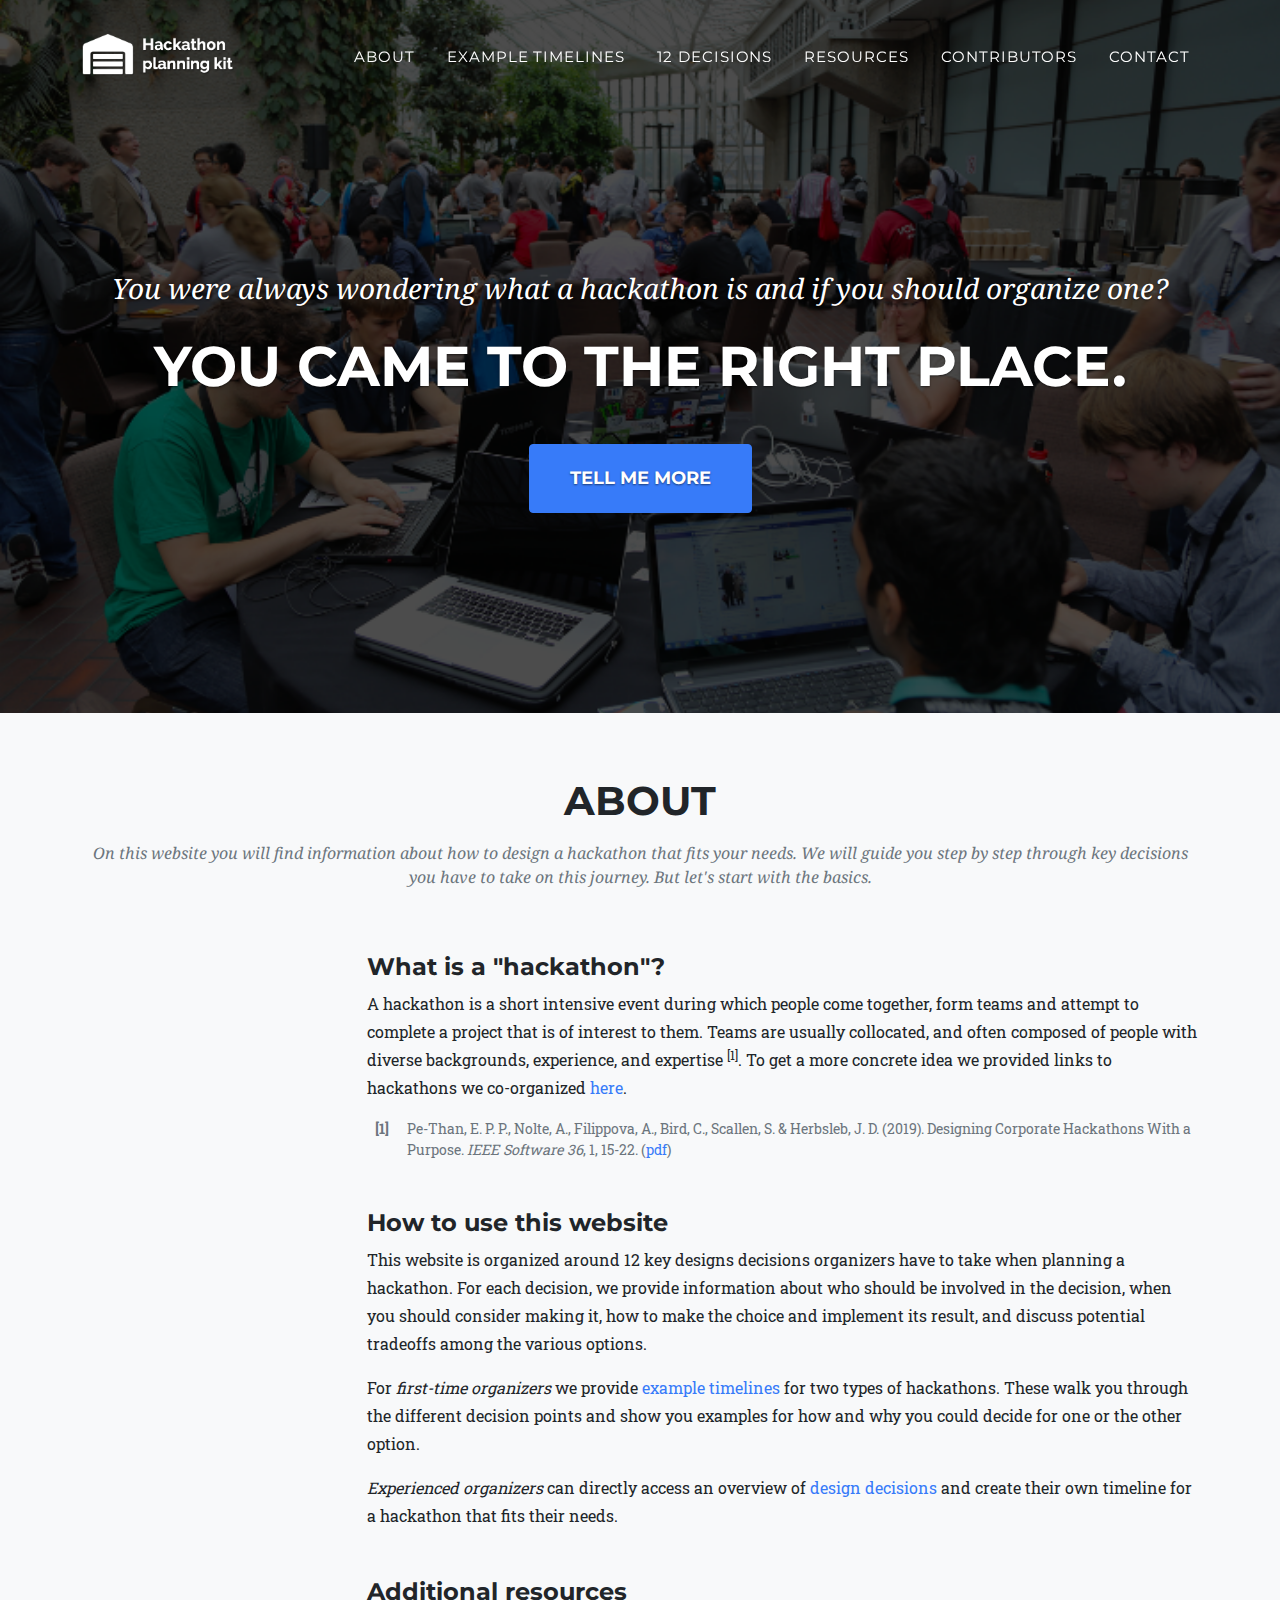
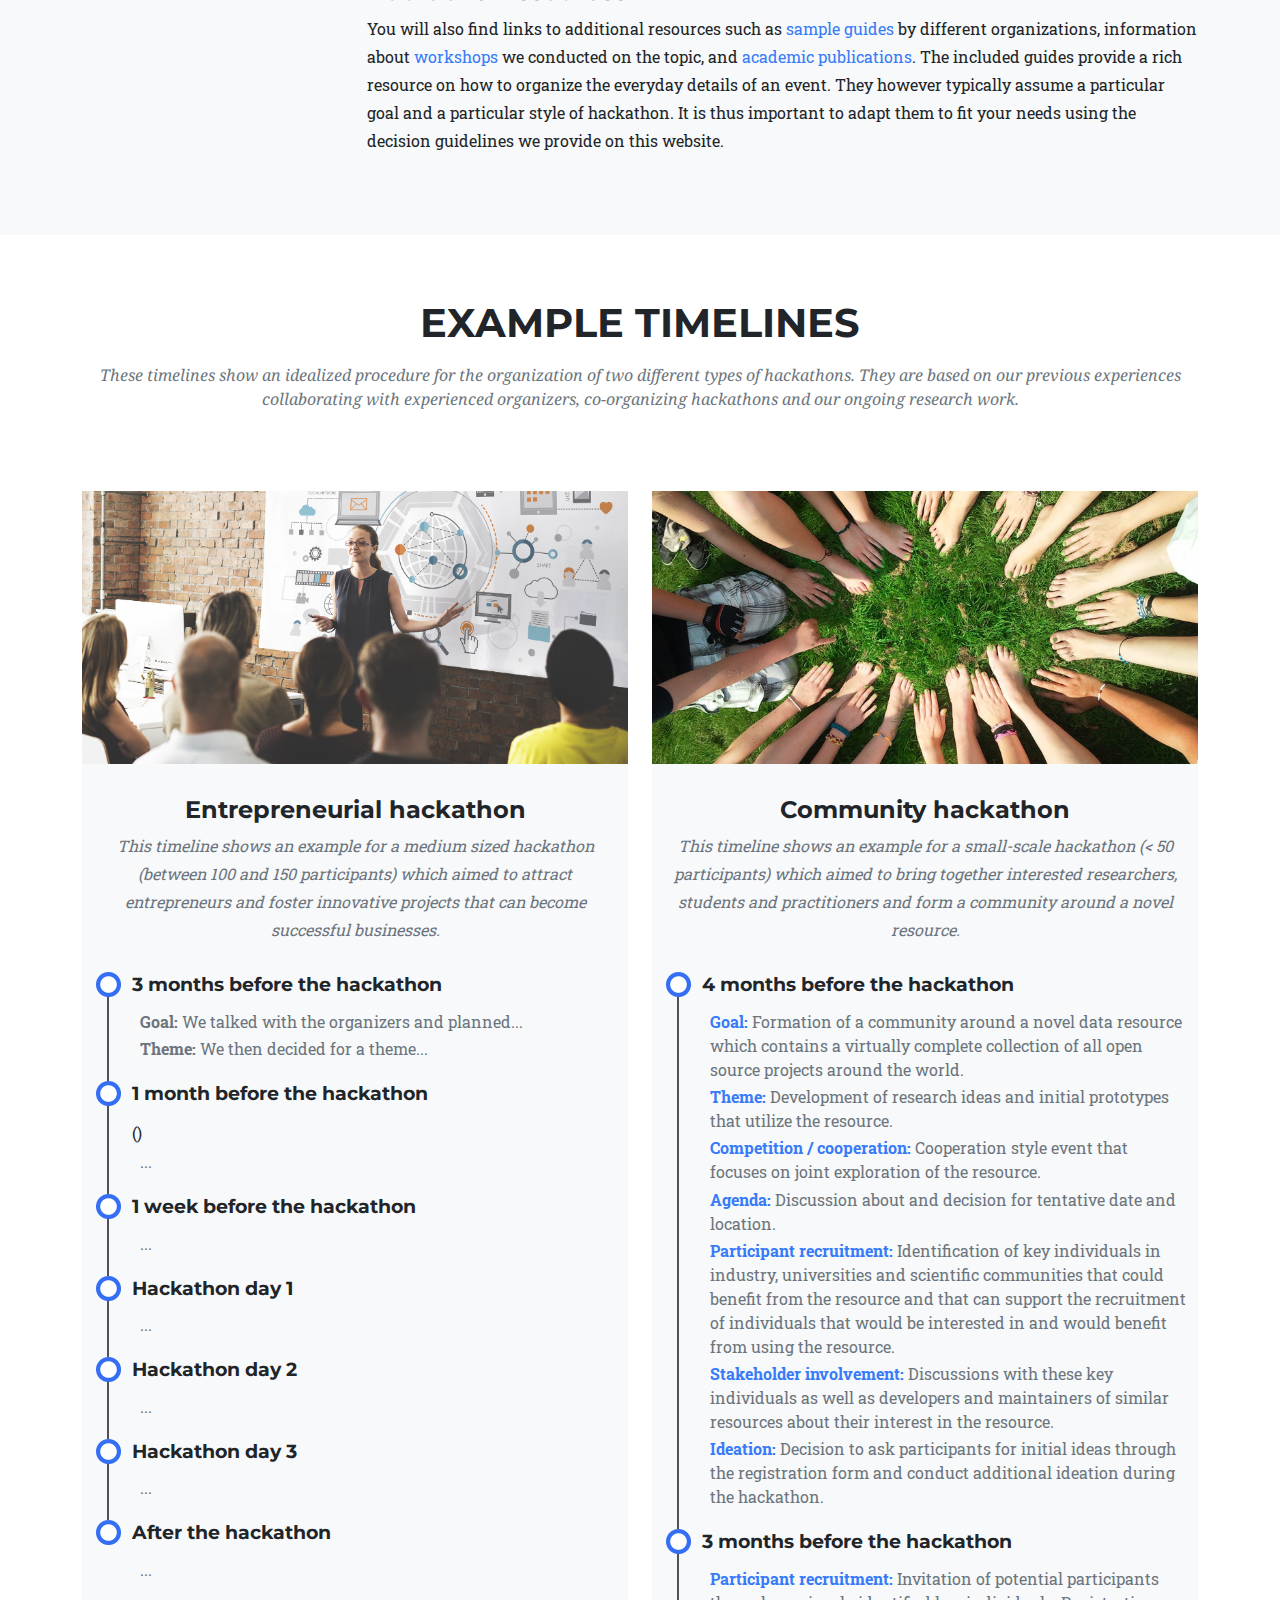
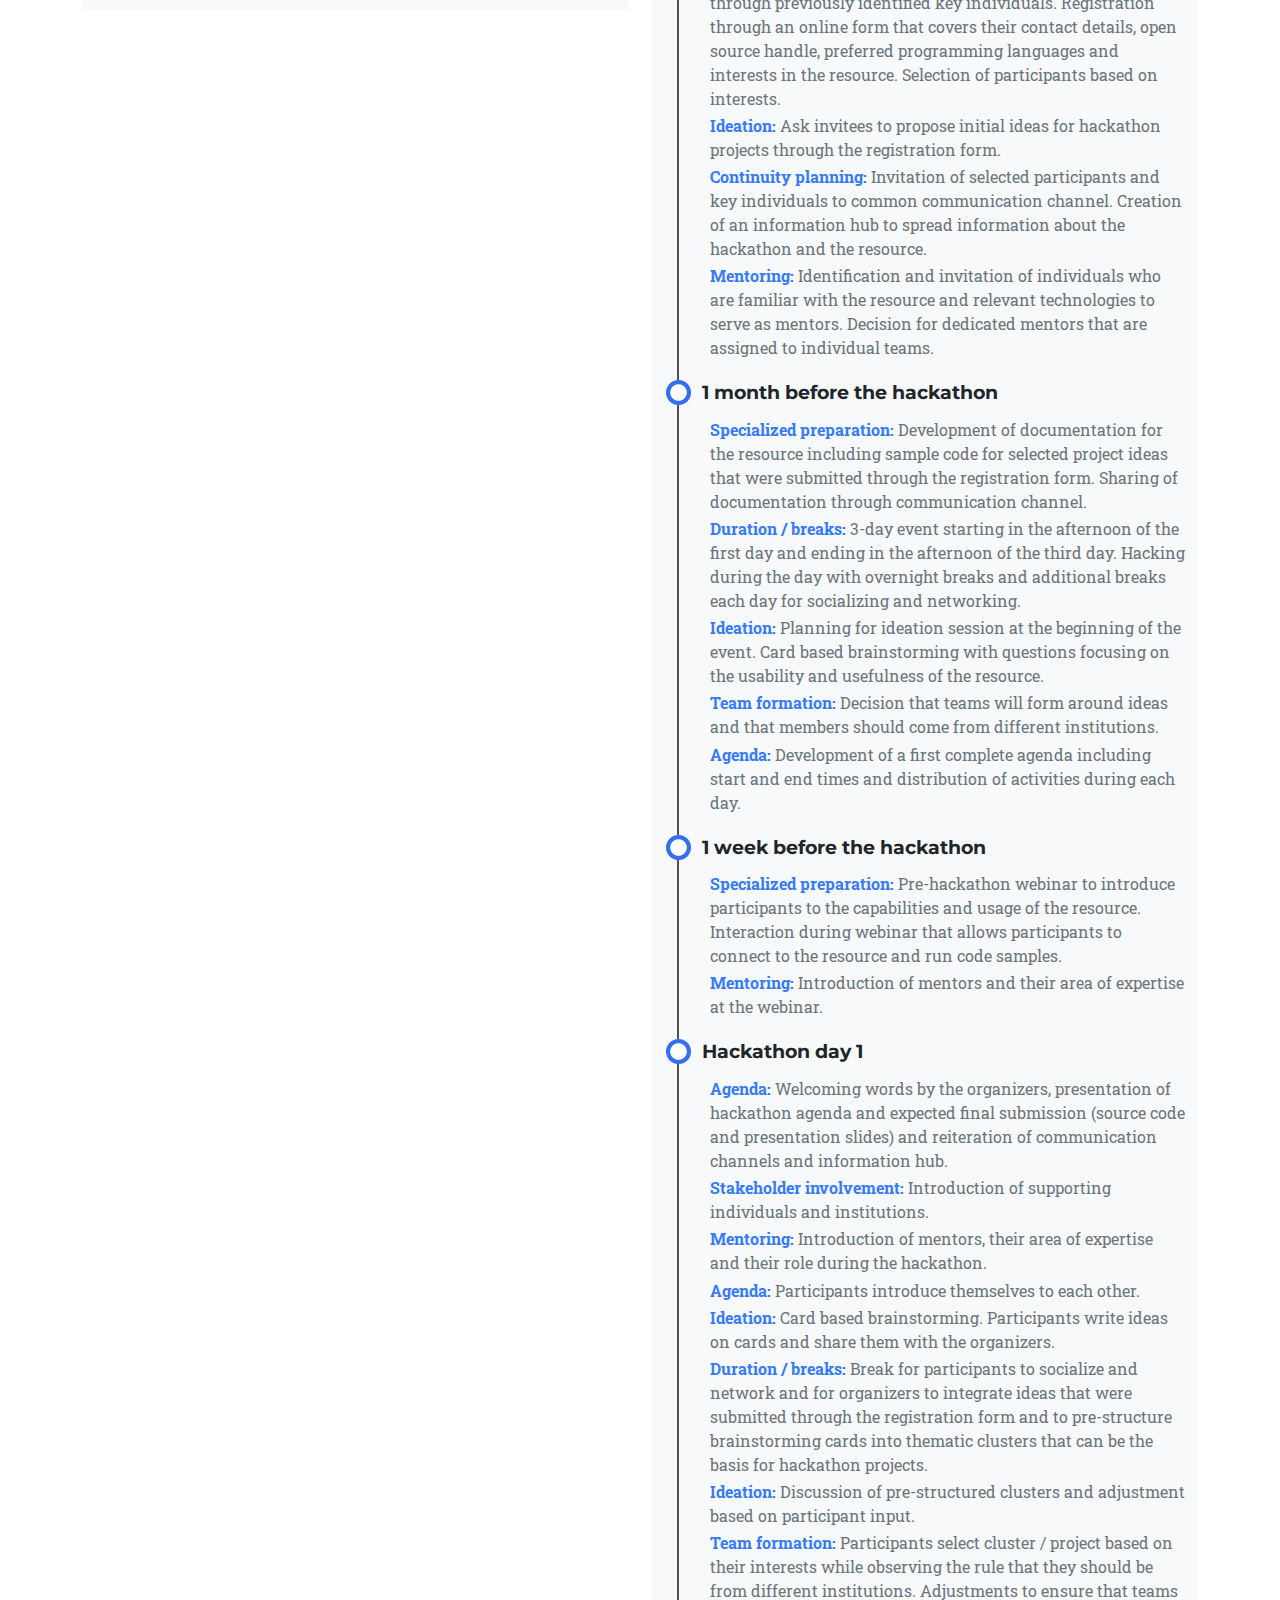
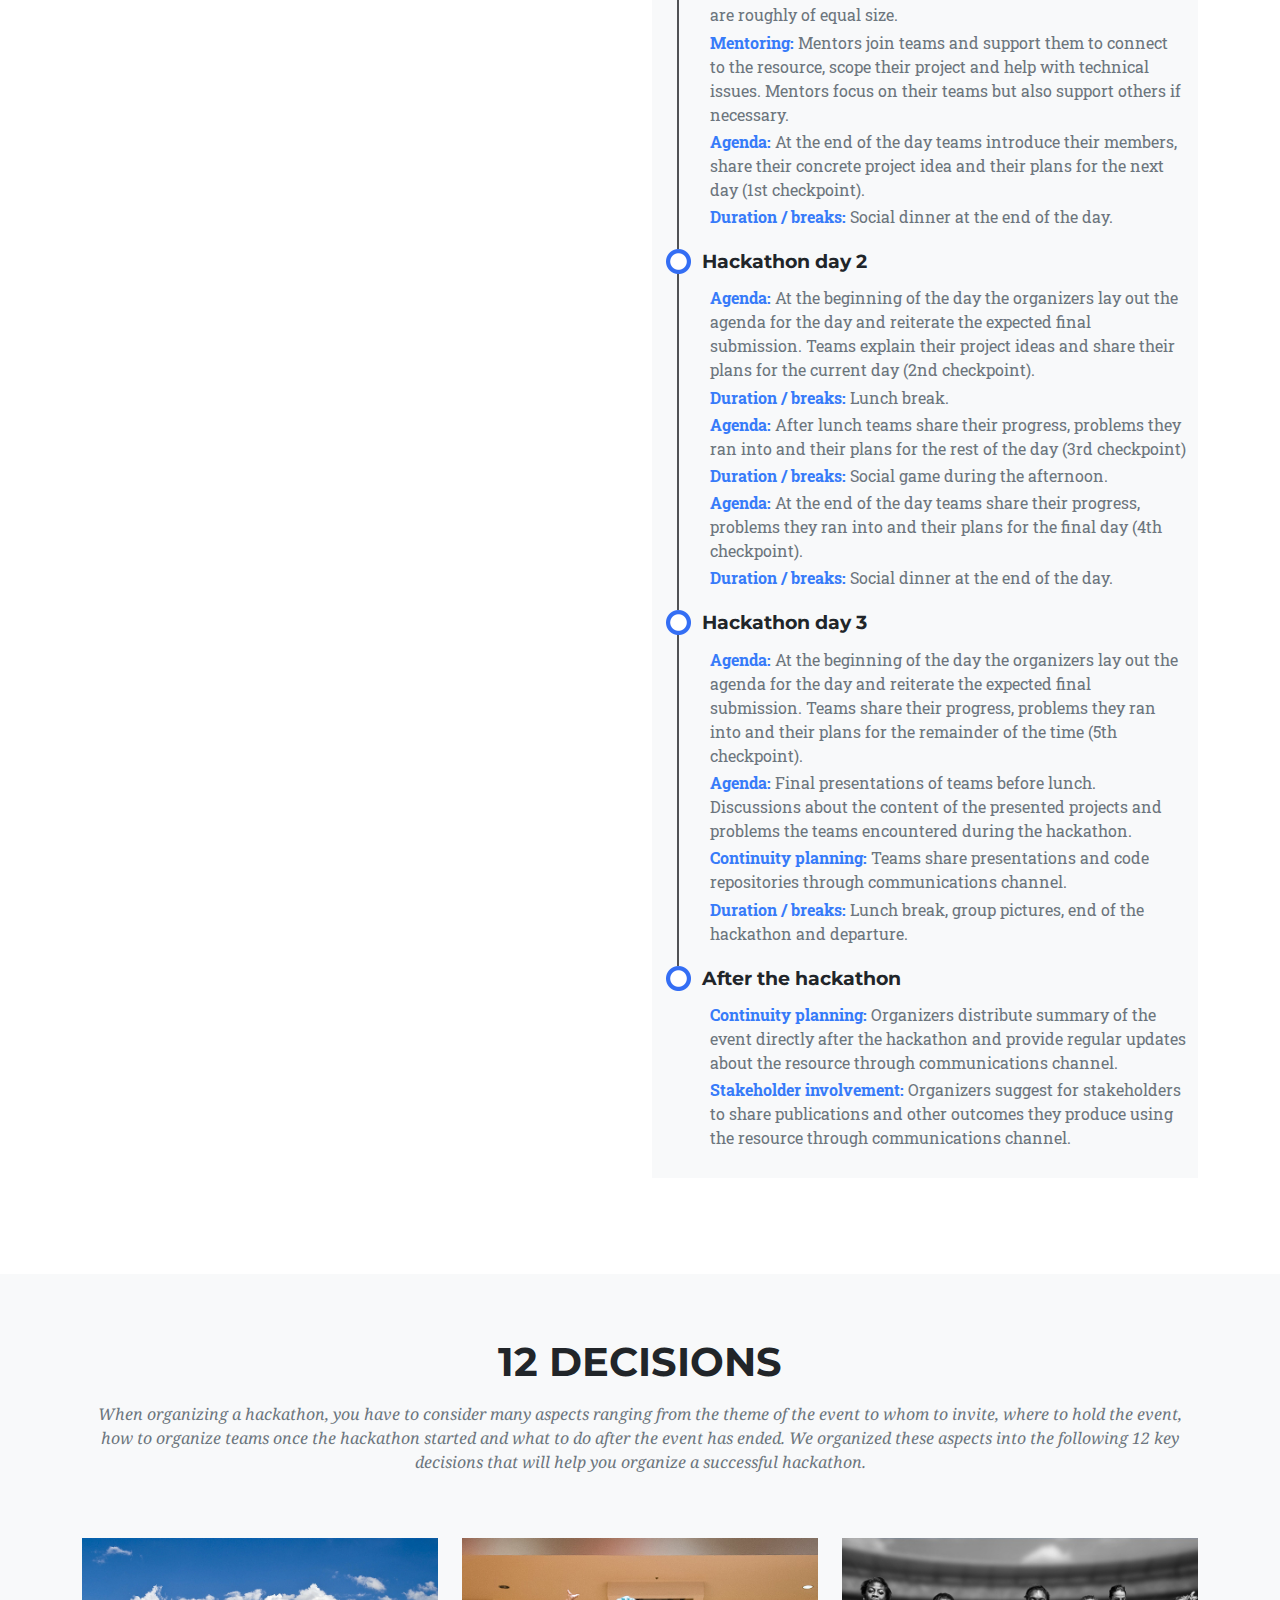
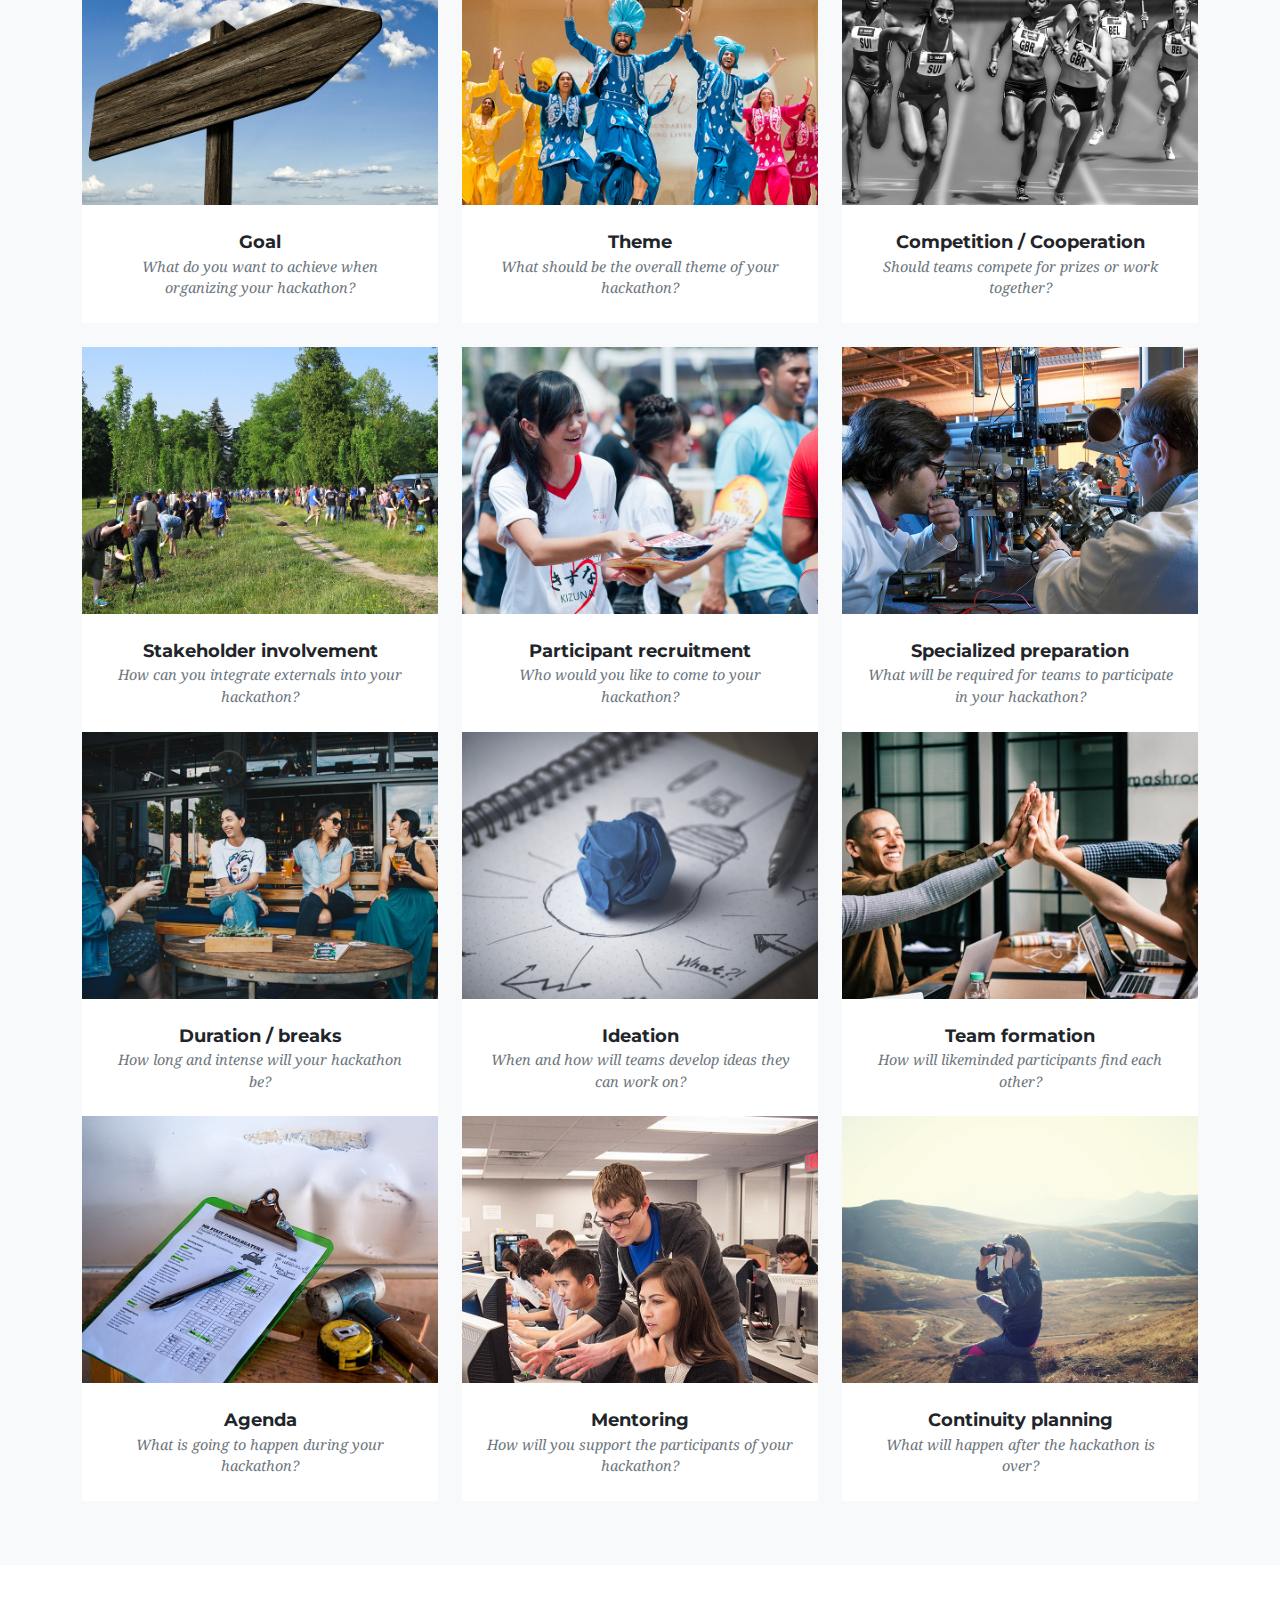
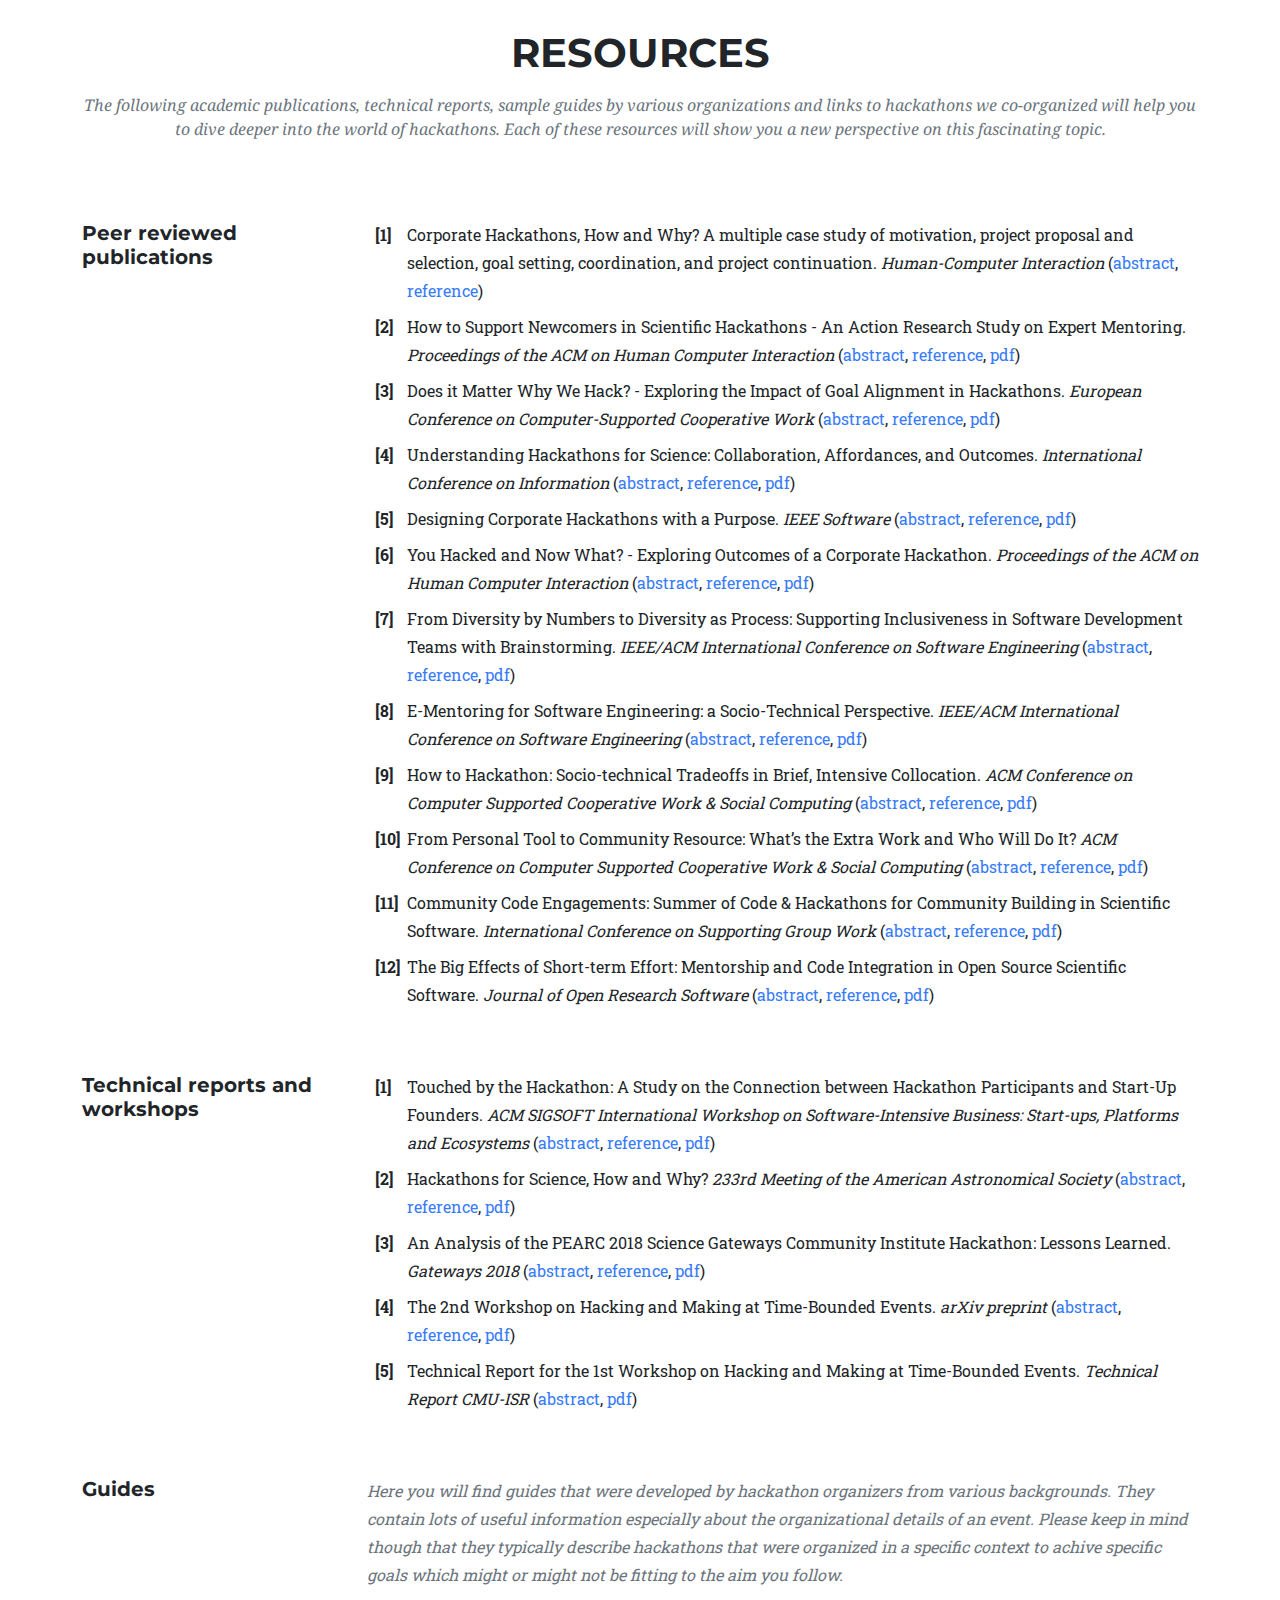
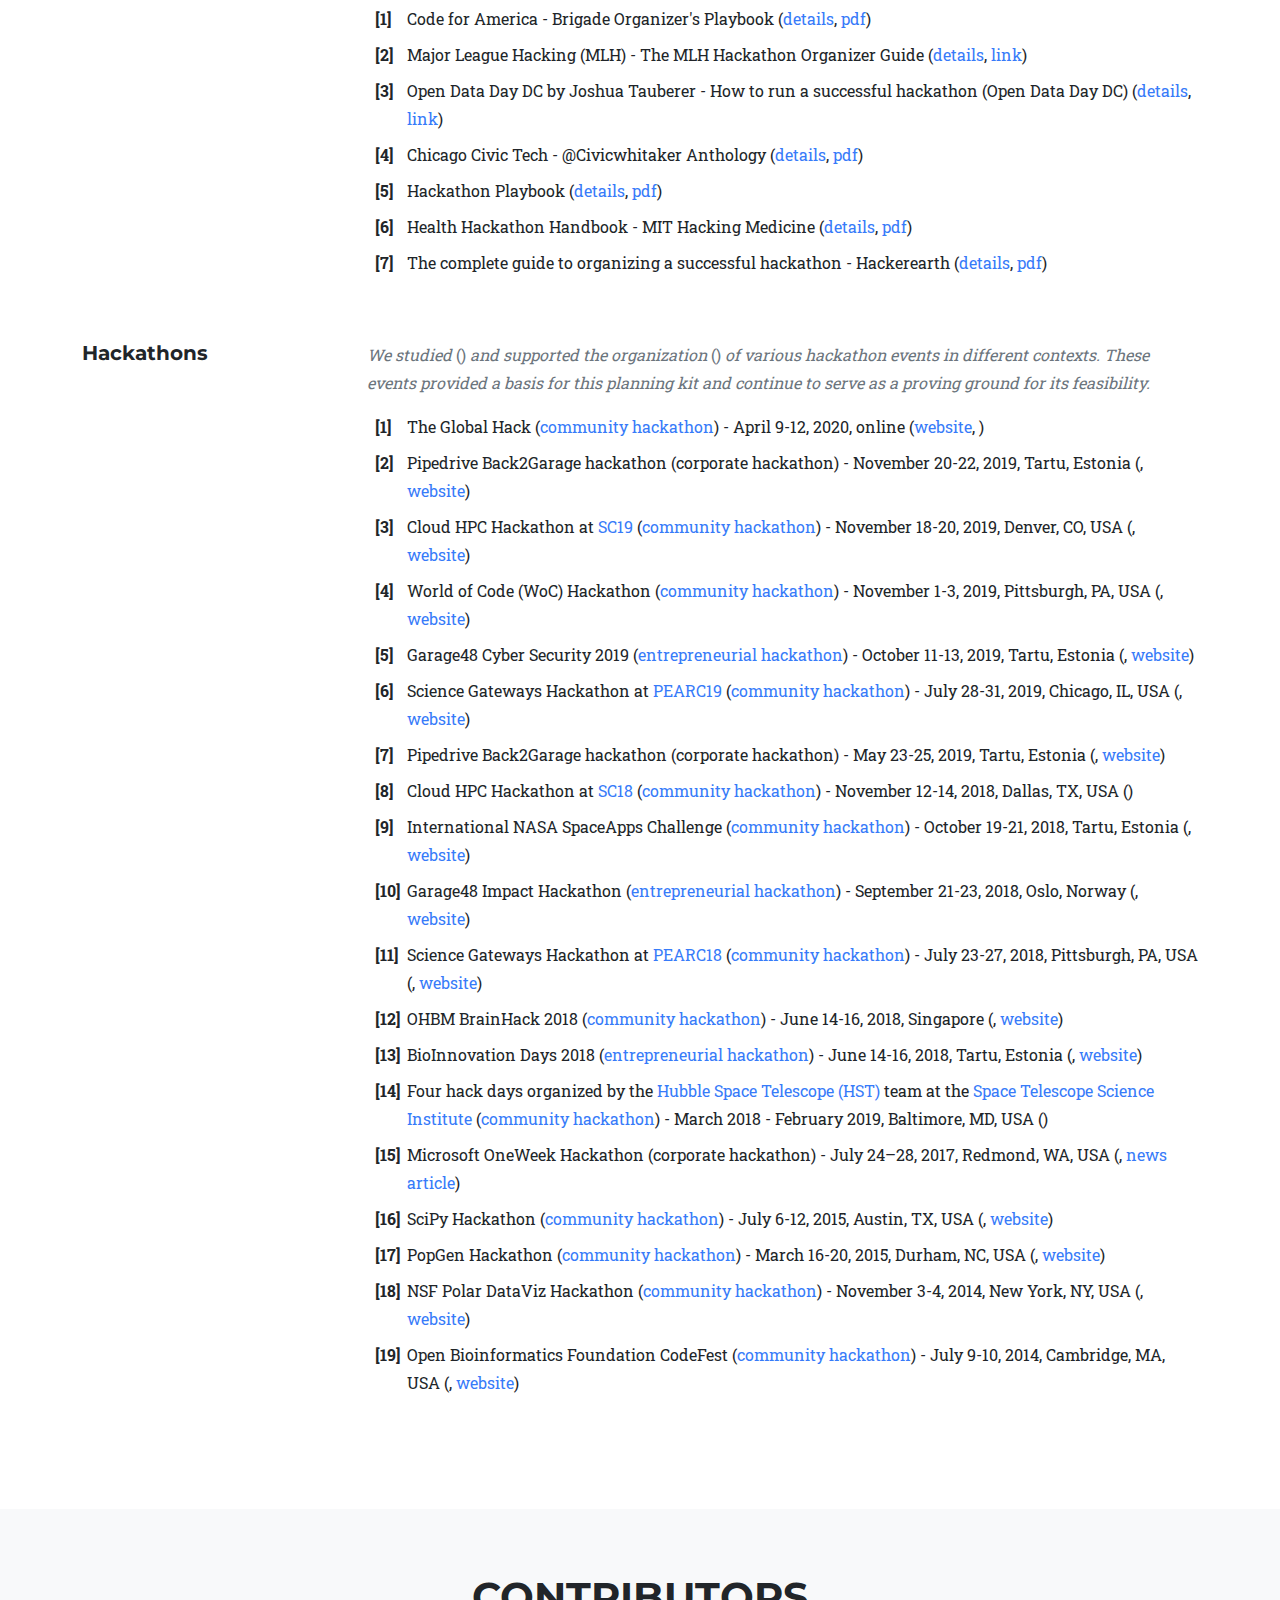
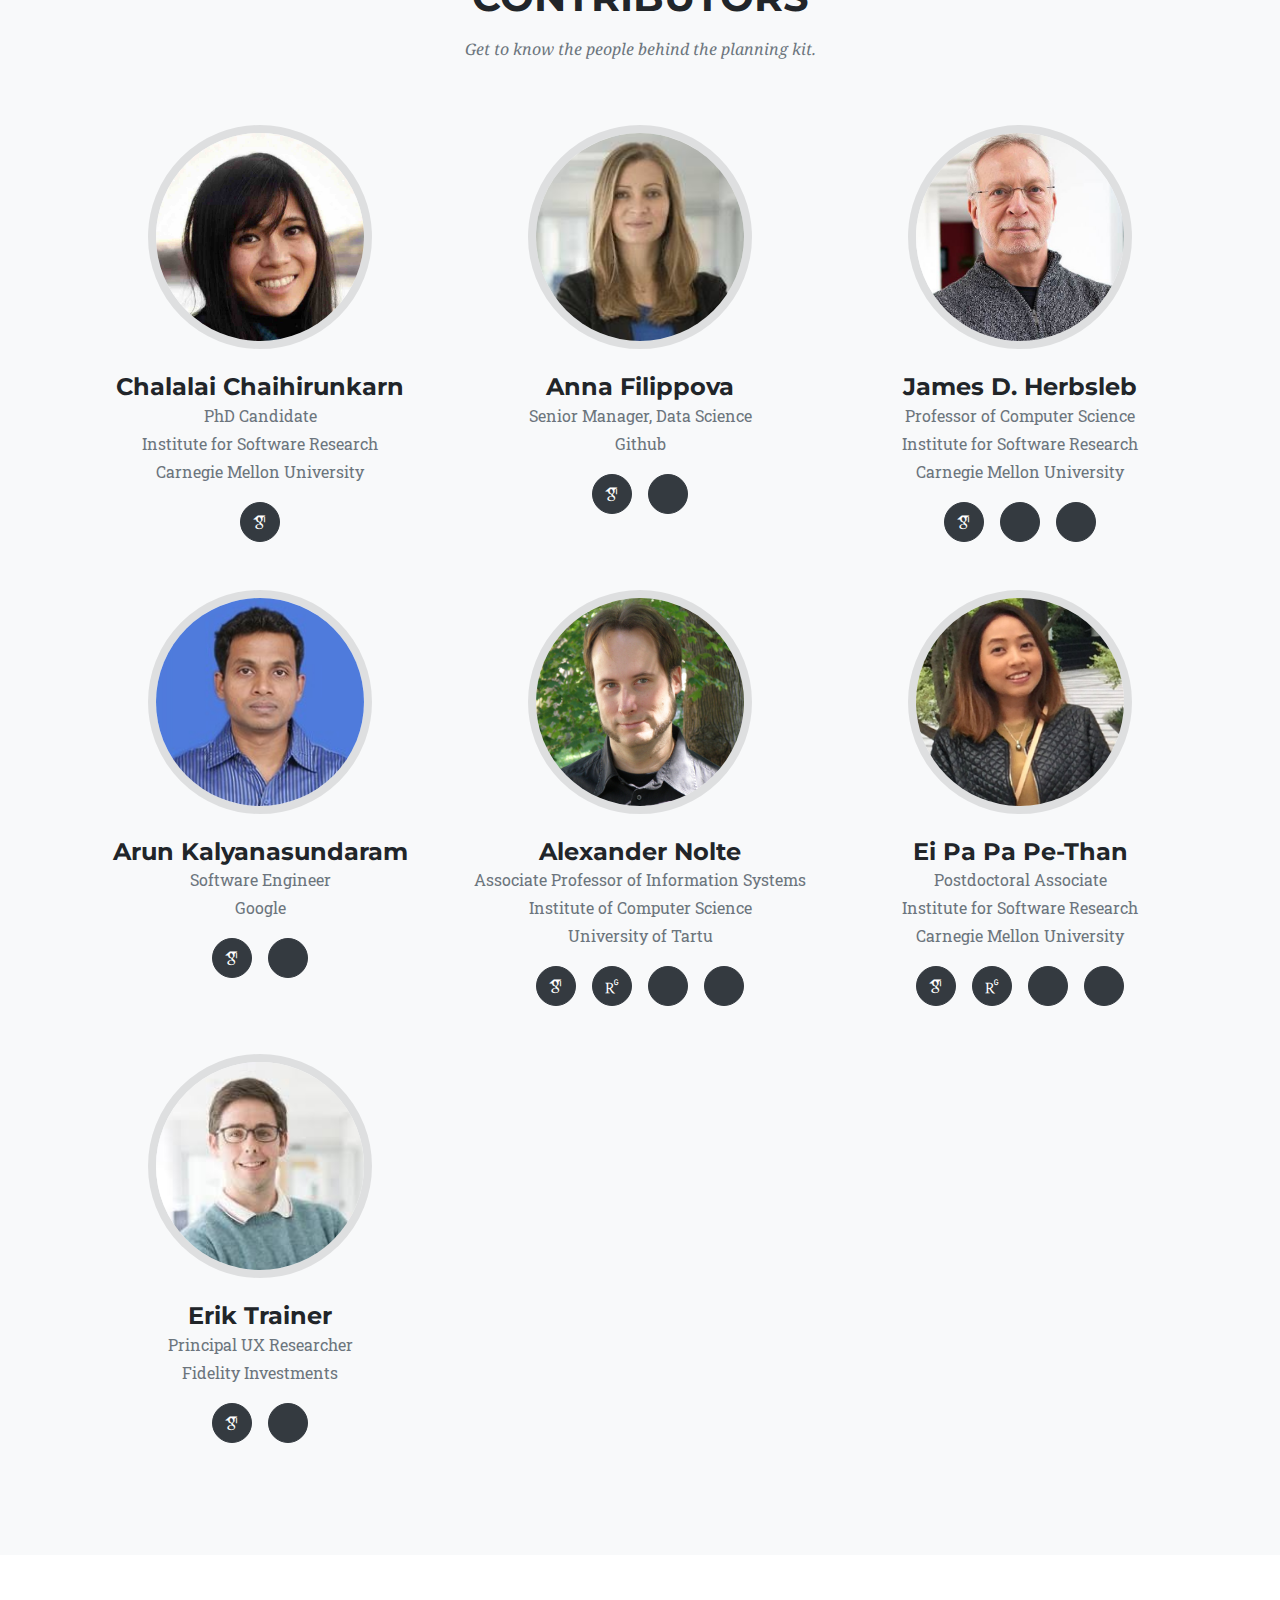
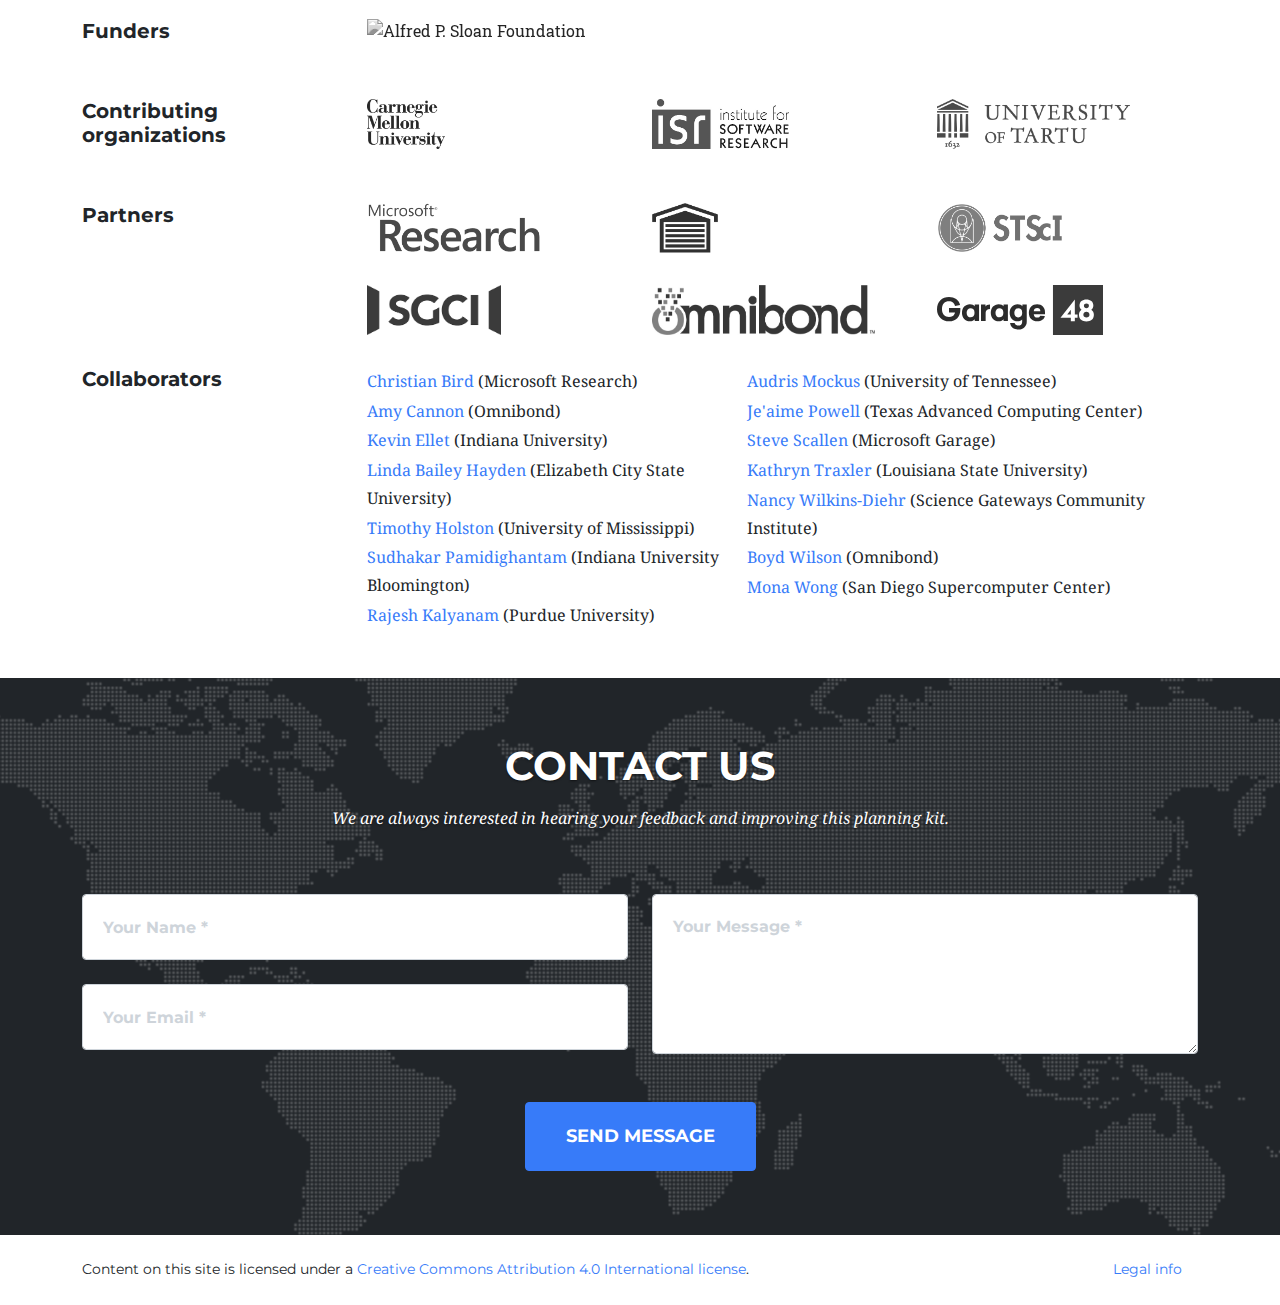
==== hackathon-planning-kit/index.html @ ef2e85a7 "removed cookie alert" ====
<!DOCTYPE html>
<html lang="en">
    <head>
        <meta charset="utf-8" />
        <meta name="viewport" content="width=device-width, initial-scale=1, shrink-to-fit=no" />
        <meta name="description" content="" />
        <meta name="author" content="" />
        <title>Hackathon planning kit</title>
        <link rel="icon" type="image/png" href="assets/img/favicon.png">
        <!-- Font Awesome icons (free version)-->
        <script src="https://use.fontawesome.com/releases/v5.12.1/js/all.js" crossorigin="anonymous"></script>
        <!-- Academic icons -->
        <link href="assets/academicons/academicons.css" rel="stylesheet">
        <!-- Google fonts-->
        <link href="https://fonts.googleapis.com/css?family=Montserrat:400,700" rel="stylesheet" type="text/css" />
        <link href="https://fonts.googleapis.com/css?family=Droid+Serif:400,700,400italic,700italic" rel="stylesheet" type="text/css" />
        <link href="https://fonts.googleapis.com/css?family=Roboto+Slab:400,100,300,700" rel="stylesheet" type="text/css" />
        <!-- Core theme CSS (includes Bootstrap)-->
        <link href="css/styles.css" rel="stylesheet" />
        <!-- Cookiealert.css -->
        <link rel="stylesheet" href="assets/cookiealert/cookiealert.css">
    </head>
    <body id="page-top">
        <!-- Navigation-->
        <nav class="navbar navbar-expand-lg navbar-dark fixed-top" id="mainNav">
            <div class="container">
                <a class="navbar-brand js-scroll-trigger" href="#page-top"><img src="assets/img/navbar-logo.png" /></a><button class="navbar-toggler navbar-toggler-right" type="button" data-toggle="collapse" data-target="#navbarResponsive" aria-controls="navbarResponsive" aria-expanded="false" aria-label="Toggle navigation">Menu<i class="fas fa-bars ml-1"></i></button>
                <div class="collapse navbar-collapse" id="navbarResponsive">
                    <ul class="navbar-nav text-uppercase ml-auto">
                        <li class="nav-item"><a class="nav-link js-scroll-trigger" href="#about">About</a></li>
                        <li class="nav-item"><a class="nav-link js-scroll-trigger" href="#examples">Example timelines</a></li>
                        <li class="nav-item"><a class="nav-link js-scroll-trigger" href="#decisions">12 decisions</a></li>
                        <li class="nav-item"><a class="nav-link js-scroll-trigger" href="#resources">Resources</a></li>
                        <li class="nav-item"><a class="nav-link js-scroll-trigger" href="#contributors">Contributors</a></li>
                        <li class="nav-item"><a class="nav-link js-scroll-trigger" href="#contact">Contact</a></li>
                    </ul>
                </div>
            </div>
        </nav>
        <!-- Main head -->
        <header class="masthead">
            <div class="container">
                <div class="masthead-subheading">You were always wondering what a hackathon is and if you should organize one?</div>
                <div class="masthead-heading text-uppercase">You came to the right place.</div>
                <a class="btn btn-primary btn-xl text-uppercase js-scroll-trigger" href="#about">Tell Me More</a>
            </div>
        </header>
        <!-- About -->
        <section class="page-section bg-light" id="about">
            <div class="container">
                <div class="text-center">
                    <h2 class="section-heading text-uppercase">About</h2>
                    <h3 class="section-subheading text-muted">On this website you will find information about how to design a hackathon that fits your needs. We will guide you step by step through key decisions you have to take on this journey. But let's start with the basics.</h3>
                </div>
                <div class="row space2x">
                    <div class="col-md-3 text-center space">
                        <span class="fa-stack fa-4x"><i class="fas fa-circle fa-stack-2x text-primary"></i><i class="fas fa-warehouse fa-stack-1x fa-inverse"></i></span>
                    </div>
                    <div class="col-md-9">
                        <h4 class="my-9">What is a "hackathon"?</h4>
                        <p>A hackathon is a short intensive event during which people come together, form teams and attempt to complete a project that is of interest to them. Teams are usually collocated, and often composed of people with diverse backgrounds, experience, and expertise <sup>[1]</sup>. To get a more concrete idea we provided links to hackathons we co-organized <a class="js-scroll-trigger" href="#co-organized-hackathons">here</a>.</p>
                        <ol class="list">
                            <li class="list-item text-quote">Pe-Than, E. P. P., Nolte, A., Filippova, A., Bird, C., Scallen, S. &amp; Herbsleb, J. D. (2019). Designing Corporate Hackathons With a Purpose. <i>IEEE Software 36</i>, 1, 15-22. (<a href="files/Pethan-IEEESW-2019.pdf" target="_blank">pdf</a>)</li>
                        </ol>
                    </div>
                </div>
                <div class="row space2x">
                    <div class="col-md-3 text-center space">
                        <span class="fa-stack fa-4x center-block"><i class="fas fa-circle fa-stack-2x text-primary"></i><i class="fas fa-info fa-stack-1x fa-inverse"></i></span>
                    </div>
                    <div class="col-md-9">
                        <h4 class="my-9">How to use this website</h4>
                        <p>This website is organized around 12 key designs decisions organizers have to take when planning a hackathon. For each decision, we provide information about who should be involved in the decision, when you should consider making it, how to make the choice and implement its result, and discuss potential tradeoffs among the various options.</p>
                        <p>For <i>first-time organizers</i> we provide <a class="js-scroll-trigger" href="#examples">example timelines</a> for two types of hackathons. These walk you through the different decision points and show you examples for how and why you could decide for one or the other option.</p>
                        <p><i>Experienced organizers</i> can directly access an overview of <a class="js-scroll-trigger" href="#decisions">design decisions</a> and create their own timeline for a hackathon that fits their needs.</p>
                    </div>
                </div>
                <div class="row">
                    <div class="col-md-3 text-center space">
                        <span class="fa-stack fa-4x"><i class="fas fa-circle fa-stack-2x text-primary"></i><i class="fas fa-cogs fa-stack-1x fa-inverse"></i></span>
                    </div>
                    <div class="col-md-9">
                        <h4 class="my-9">Additional resources</h4>
                        <p>You will also find links to additional resources such as <a class="js-scroll-trigger" href="#guides">sample guides</a> by different organizations, information about <a class="js-scroll-trigger" href="#workshops">workshops</a> we conducted on the topic, and <a class="js-scroll-trigger" href="#academic-publications">academic publications</a>. The included guides provide a rich resource on how to organize the everyday details of an event. They however typically assume a particular goal and a particular style of hackathon. It is thus important to adapt them to fit your needs using the decision guidelines we provide on this website.</p>
                    </div>
                </div>
            </div>            
        </section>
        <!-- Examples -->
        <section class="page-section" id="examples">
            <div class="container">
                <div class="text-center">
                    <h2 class="section-heading text-uppercase">Example timelines</h2>
                    <h3 class="section-subheading text-muted">These timelines show an idealized procedure for the organization of two different types of hackathons. They are based on our previous experiences collaborating with experienced organizers, co-organizing hackathons and our ongoing research work.</h3>
                </div>
                <div class="row">
                    <div class="col-md-6 col-sm-12 my-3">
                        <div class="bg-light">
                            <img class="example-img" src="assets/img/example-startup.png" alt=""/>
                            <h4 class="text-center">Entrepreneurial hackathon</h4>
                            <p class="text-center text-muted text-padding-lr"><i>This timeline shows an example for a medium sized hackathon (between 100 and 150 participants) which aimed to attract entrepreneurs and foster innovative projects that can become successful businesses.</i></p>
                            <ul class="example-list">
                                <li class="example-list-item">
                                    <p class="example-list-item-header">3 months before the hackathon</p>
                                    <p class="example-list-item-text text-muted"><b>Goal:</b> We talked with the organizers and planned...</p>
                                    <p class="example-list-item-text text-muted"><b>Theme:</b> We then decided for a theme...</p>
                                </li>
                                <li class="example-list-item">
                                    <p class="example-list-item-header">1 month before the hackathon</p>()
                                    <p class="example-list-item-text text-muted">...</p>
                                </li>
                                <li class="example-list-item">
                                    <p class="example-list-item-header">1 week before the hackathon</p>
                                    <p class="example-list-item-text text-muted">...</p>
                                </li>
                                <li class="example-list-item">
                                    <p class="example-list-item-header">Hackathon day 1</p>
                                    <p class="example-list-item-text text-muted">...</p>
                                </li>
                                <li class="example-list-item">
                                    <p class="example-list-item-header">Hackathon day 2</p>
                                    <p class="example-list-item-text text-muted">...</p>
                                </li>
                                <li class="example-list-item">
                                    <p class="example-list-item-header">Hackathon day 3</p>
                                    <p class="example-list-item-text text-muted">...</p>
                                </li>
                                <li class="example-list-item">
                                    <p class="example-list-item-header">After the hackathon</p>
                                    <p class="example-list-item-text text-muted">...</p> <!-- prizes, follow-up with winning teams -->
                                </li>
                            </ul>
                        </div>
                    </div>
                    <div class="col-md-6 col-sm-12 my-3">
                        <div class="bg-light">
                            <img class="example-img" src="assets/img/example-community.png" alt=""/>
                            <h4 class="text-center">Community hackathon</h4>
                            <p class="text-center text-muted text-padding-lr"><i>This timeline shows an example for a small-scale hackathon (< 50 participants) which aimed to bring together interested researchers, students and practitioners and form a community around a novel resource.</i></p>
                            <ul class="example-list">
                                <li class="example-list-item">
                                    <p class="example-list-item-header">4 months before the hackathon</p>
                                    <p class="example-list-item-text text-muted"><a data-toggle="modal" href="#decisionsModal1"><b>Goal:</b></a> Formation of a community around a novel data resource which contains a virtually complete collection of all open source projects around the world.</p>
                                    <p class="example-list-item-text text-muted"><a data-toggle="modal" href="#decisionsModal2"><b>Theme:</b></a> Development of research ideas and initial prototypes that utilize the resource.</p>
                                    <p class="example-list-item-text text-muted"><a data-toggle="modal" href="#decisionsModal3"><b>Competition / cooperation:</b></a> Cooperation style event that focuses on joint exploration of the resource.</p>
                                    <p class="example-list-item-text text-muted"><a data-toggle="modal" href="#decisionsModal10"><b>Agenda:</b></a> Discussion about and decision for tentative date and location.</p>
                                    <p class="example-list-item-text text-muted"><a data-toggle="modal" href="#decisionsModal5"><b>Participant recruitment:</b></a> Identification of key individuals in industry, universities and scientific communities that could benefit from the resource and that can support the recruitment of individuals that would be interested in and would benefit from using the resource.</p>
                                    <p class="example-list-item-text text-muted"><a data-toggle="modal" href="#decisionsModal4"><b>Stakeholder involvement:</b></a> Discussions with these key individuals as well as developers and maintainers of similar resources about their interest in the resource.</p>
                                    <p class="example-list-item-text text-muted"><a data-toggle="modal" href="#decisionsModal8"><b>Ideation:</b></a> Decision to ask participants for initial ideas through the registration form and conduct additional ideation during the hackathon.</p>
                                </li>
                                <li class="example-list-item">
                                    <p class="example-list-item-header">3 months before the hackathon</p>
                                    <p class="example-list-item-text text-muted"><a data-toggle="modal" href="#decisionsModal5"><b>Participant recruitment:</b></a> Invitation of potential participants through previously identified key individuals. Registration through an online form that covers their contact details, open source handle, preferred programming languages and interests in the resource. Selection of participants based on interests.</p>
                                    <p class="example-list-item-text text-muted"><a data-toggle="modal" href="#decisionsModal8"><b>Ideation:</b></a> Ask invitees to propose initial ideas for hackathon projects through the registration form.</p>
                                    <p class="example-list-item-text text-muted"><a data-toggle="modal" href="#decisionsModal12"><b>Continuity planning:</b></a> Invitation of selected participants and key individuals to common communication channel. Creation of an information hub to spread information about the hackathon and the resource.</p>
                                    <p class="example-list-item-text text-muted"><a data-toggle="modal" href="#decisionsModal11"><b>Mentoring:</b></a> Identification and invitation of individuals who are familiar with the resource and relevant technologies to serve as mentors. Decision for dedicated mentors that are assigned to individual teams.</p>
                                </li>
                                <li class="example-list-item">
                                    <p class="example-list-item-header">1 month before the hackathon</p>
                                    <p class="example-list-item-text text-muted"><a data-toggle="modal" href="#decisionsModal6"><b>Specialized preparation:</b></a> Development of documentation for the resource including sample code for selected project ideas that were submitted through the registration form. Sharing of documentation through communication channel.</p>
                                    <p class="example-list-item-text text-muted"><a data-toggle="modal" href="#decisionsModal7"><b>Duration / breaks:</b></a> 3-day event starting in the afternoon of the first day and ending in the afternoon of the third day. Hacking during the day with overnight breaks and additional breaks each day for socializing and networking.</p>
                                    <p class="example-list-item-text text-muted"><a data-toggle="modal" href="#decisionsModal8"><b>Ideation:</b></a> Planning for ideation session at the beginning of the event. Card based brainstorming with questions focusing on the usability and usefulness of the resource.</p>
                                    <p class="example-list-item-text text-muted"><a data-toggle="modal" href="#decisionsModal9"><b>Team formation:</b></a> Decision that teams will form around ideas and that members should come from different institutions.</p>
                                    <p class="example-list-item-text text-muted"><a data-toggle="modal" href="#decisionsModal10"><b>Agenda:</b></a> Development of a first complete agenda including start and end times and distribution of activities during each day.</p>
                                </li>
                                <li class="example-list-item">
                                    <p class="example-list-item-header">1 week before the hackathon</p>
                                    <p class="example-list-item-text text-muted"><a data-toggle="modal" href="#decisionsModal6"><b>Specialized preparation:</b></a> Pre-hackathon webinar to introduce participants to the capabilities and usage of the resource. Interaction during webinar that allows participants to connect to the resource and run code samples.</p>
                                    <p class="example-list-item-text text-muted"><a data-toggle="modal" href="#decisionsModal11"><b>Mentoring:</b></a> Introduction of mentors and their area of expertise at the webinar.</p>
                                </li>
                                <li class="example-list-item">
                                    <p class="example-list-item-header">Hackathon day 1</p>
                                    <p class="example-list-item-text text-muted"><a data-toggle="modal" href="#decisionsModal10"><b>Agenda:</b></a> Welcoming words by the organizers, presentation of hackathon agenda and expected final submission (source code and presentation slides) and reiteration of communication channels and information hub.</p>
                                    <p class="example-list-item-text text-muted"><a data-toggle="modal" href="#decisionsModal4"><b>Stakeholder involvement:</b></a> Introduction of supporting individuals and institutions.</p>
                                    <p class="example-list-item-text text-muted"><a data-toggle="modal" href="#decisionsModal11"><b>Mentoring:</b></a> Introduction of mentors, their area of expertise and their role during the hackathon.</p>
                                    <p class="example-list-item-text text-muted"><a data-toggle="modal" href="#decisionsModal10"><b>Agenda:</b></a> Participants introduce themselves to each other.</p>
                                    <p class="example-list-item-text text-muted"><a data-toggle="modal" href="#decisionsModal8"><b>Ideation:</b></a> Card based brainstorming. Participants write ideas on cards and share them with the organizers.</p>
                                    <p class="example-list-item-text text-muted"><a data-toggle="modal" href="#decisionsModal7"><b>Duration / breaks:</b></a> Break for participants to socialize and network and for organizers to integrate ideas that were submitted through the registration form and to pre-structure brainstorming cards into thematic clusters that can be the basis for hackathon projects.</p>
                                    <p class="example-list-item-text text-muted"><a data-toggle="modal" href="#decisionsModal8"><b>Ideation:</b></a> Discussion of pre-structured clusters and adjustment based on participant input.</p>
                                    <p class="example-list-item-text text-muted"><a data-toggle="modal" href="#decisionsModal9"><b>Team formation:</b></a> Participants select cluster / project based on their interests while observing the rule that they should be from different institutions. Adjustments to ensure that teams are roughly of equal size.</p>
                                    <p class="example-list-item-text text-muted"><a data-toggle="modal" href="#decisionsModal11"><b>Mentoring:</b></a> Mentors join teams and support them to connect to the resource, scope their project and help with technical issues. Mentors focus on their teams but also support others if necessary.</p>
                                    <p class="example-list-item-text text-muted"><a data-toggle="modal" href="#decisionsModal10"><b>Agenda:</b></a> At the end of the day teams introduce their members, share their concrete project idea and their plans for the next day (1st checkpoint).</p>
                                    <p class="example-list-item-text text-muted"><a data-toggle="modal" href="#decisionsModal7"><b>Duration / breaks:</b></a> Social dinner at the end of the day.</p>
                                </li>
                                <li class="example-list-item">
                                    <p class="example-list-item-header">Hackathon day 2</p>
                                    <p class="example-list-item-text text-muted"><a data-toggle="modal" href="#decisionsModal10"><b>Agenda:</b></a> At the beginning of the day the organizers lay out the agenda for the day and reiterate the expected final submission. Teams explain their project ideas and share their plans for the current day (2nd checkpoint).</p>
                                    <p class="example-list-item-text text-muted"><a data-toggle="modal" href="#decisionsModal7"><b>Duration / breaks:</b></a> Lunch break.</p>
                                    <p class="example-list-item-text text-muted"><a data-toggle="modal" href="#decisionsModal10"><b>Agenda:</b></a> After lunch teams share their progress, problems they ran into and their plans for the rest of the day (3rd checkpoint)</p>
                                    <p class="example-list-item-text text-muted"><a data-toggle="modal" href="#decisionsModal7"><b>Duration / breaks:</b></a> Social game during the afternoon.</p>
                                    <p class="example-list-item-text text-muted"><a data-toggle="modal" href="#decisionsModal10"><b>Agenda:</b></a> At the end of the day teams share their progress, problems they ran into and their plans for the final day (4th checkpoint).</p>
                                    <p class="example-list-item-text text-muted"><a data-toggle="modal" href="#decisionsModal7"><b>Duration / breaks:</b></a> Social dinner at the end of the day.</p>
                                </li>
                                <li class="example-list-item">
                                    <p class="example-list-item-header">Hackathon day 3</p>
                                    <p class="example-list-item-text text-muted"><a data-toggle="modal" href="#decisionsModal10"><b>Agenda:</b></a> At the beginning of the day the organizers lay out the agenda for the day and reiterate the expected final submission. Teams share their progress, problems they ran into and their plans for the remainder of the time (5th checkpoint).</p>
                                    <p class="example-list-item-text text-muted"><a data-toggle="modal" href="#decisionsModal10"><b>Agenda:</b></a> Final presentations of teams before lunch. Discussions about the content of the presented projects and problems the teams encountered during the hackathon.</p>
                                    <p class="example-list-item-text text-muted"><a data-toggle="modal" href="#decisionsModal12"><b>Continuity planning:</b></a> Teams share presentations and code repositories through communications channel.</p>
                                    <p class="example-list-item-text text-muted"><a data-toggle="modal" href="#decisionsModal7"><b>Duration / breaks:</b></a> Lunch break, group pictures, end of the hackathon and departure.</p>
                                </li>
                                <li class="example-list-item">
                                    <p class="example-list-item-header">After the hackathon</p>
                                    <p class="example-list-item-text text-muted"><a data-toggle="modal" href="#decisionsModal12"><b>Continuity planning:</b></a> Organizers distribute summary of the event directly after the hackathon and provide regular updates about the resource through communications channel.</p>
                                    <p class="example-list-item-text text-muted"><a data-toggle="modal" href="#decisionsModal4"><b>Stakeholder involvement:</b></a> Organizers suggest for stakeholders to share publications and other outcomes they produce using the resource through communications channel.</p>
                                </li>
                            </ul>
                        </div>
                    </div>
                </div>
            </div>
        </section>
        <!-- 12 decisions -->
        <section class="page-section bg-light" id="decisions">
            <div class="container">
                <div class="text-center">
                    <h2 class="section-heading text-uppercase">12 decisions</h2>
                    <h3 class="section-subheading text-muted">When organizing a hackathon, you have to consider many aspects ranging from the theme of the event to whom to invite, where to hold the event, how to organize teams once the hackathon started and what to do after the event has ended. We organized these aspects into the following 12 key decisions that will help you organize a successful hackathon.</h3>
                </div>
                <div class="row">
                    <div class="col-lg-4 col-sm-6 mb-4">
                        <div class="decisions-item">
                            <a class="decisions-link" data-toggle="modal" href="#decisionsModal1">
                                <div class="decisions-hover">
                                    <div class="decisions-hover-content"><i class="fas fa-plus fa-3x"></i></div>
                                </div>
                                <img class="img-fluid" src="assets/img/decisions/01-thumbnail.jpg" alt=""
                            /></a>
                            <div class="decisions-caption">
                                <div class="decisions-caption-heading">Goal</div>
                                <div class="decisions-caption-subheading text-muted">What do you want to achieve when organizing your hackathon?</div>
                            </div>
                        </div>
                    </div>
                    <div class="col-lg-4 col-sm-6 mb-4">
                        <div class="decisions-item">
                            <a class="decisions-link" data-toggle="modal" href="#decisionsModal2">
                                <div class="decisions-hover">
                                    <div class="decisions-hover-content"><i class="fas fa-plus fa-3x"></i></div>
                                </div>
                                <img class="img-fluid" src="assets/img/decisions/02-thumbnail.jpg" alt=""
                            /></a>
                            <div class="decisions-caption">
                                <div class="decisions-caption-heading">Theme</div>
                                <div class="decisions-caption-subheading text-muted">What should be the overall theme of your hackathon?</div>
                            </div>
                        </div>
                    </div>
                    <div class="col-lg-4 col-sm-6 mb-4">
                        <div class="decisions-item">
                            <a class="decisions-link" data-toggle="modal" href="#decisionsModal3">
                                <div class="decisions-hover">
                                    <div class="decisions-hover-content"><i class="fas fa-plus fa-3x"></i></div>
                                </div>
                                <img class="img-fluid" src="assets/img/decisions/03-thumbnail.jpg" alt=""
                            /></a>
                            <div class="decisions-caption">
                                <div class="decisions-caption-heading">Competition / Cooperation</div>
                                <div class="decisions-caption-subheading text-muted">Should teams compete for prizes or work together?</div>
                            </div>
                        </div>
                    </div>
                    <div class="col-lg-4 col-sm-6 mb-4 mb-lg-0">
                        <div class="decisions-item">
                            <a class="decisions-link" data-toggle="modal" href="#decisionsModal4">
                                <div class="decisions-hover">
                                    <div class="decisions-hover-content"><i class="fas fa-plus fa-3x"></i></div>
                                </div>
                                <img class="img-fluid" src="assets/img/decisions/04-thumbnail.jpg" alt=""
                            /></a>
                            <div class="decisions-caption">
                                <div class="decisions-caption-heading">Stakeholder involvement</div>
                                <div class="decisions-caption-subheading text-muted">How can you integrate externals into your hackathon?</div>
                            </div>
                        </div>
                    </div>
                    <div class="col-lg-4 col-sm-6 mb-4 mb-sm-0">
                        <div class="decisions-item">
                            <a class="decisions-link" data-toggle="modal" href="#decisionsModal5">
                                <div class="decisions-hover">
                                    <div class="decisions-hover-content"><i class="fas fa-plus fa-3x"></i></div>
                                </div>
                                <img class="img-fluid" src="assets/img/decisions/05-thumbnail.jpg" alt=""
                            /></a>
                            <div class="decisions-caption">
                                <div class="decisions-caption-heading">Participant recruitment</div>
                                <div class="decisions-caption-subheading text-muted">Who would you like to come to your hackathon?</div>
                            </div>
                        </div>
                    </div>
                    <div class="col-lg-4 col-sm-6">
                        <div class="decisions-item">
                            <a class="decisions-link" data-toggle="modal" href="#decisionsModal6">
                                <div class="decisions-hover">
                                    <div class="decisions-hover-content"><i class="fas fa-plus fa-3x"></i></div>
                                </div>
                                <img class="img-fluid" src="assets/img/decisions/06-thumbnail.jpg" alt=""
                            /></a>
                            <div class="decisions-caption">
                                <div class="decisions-caption-heading">Specialized preparation</div>
                                <div class="decisions-caption-subheading text-muted">What will be required for teams to participate in your hackathon?</div>
                            </div>
                        </div>
                    </div>
                    <div class="col-lg-4 col-sm-6">
                        <div class="decisions-item">
                            <a class="decisions-link" data-toggle="modal" href="#decisionsModal7">
                                <div class="decisions-hover">
                                    <div class="decisions-hover-content"><i class="fas fa-plus fa-3x"></i></div>
                                </div>
                                <img class="img-fluid" src="assets/img/decisions/07-thumbnail.jpg" alt=""
                            /></a>
                            <div class="decisions-caption">
                                <div class="decisions-caption-heading">Duration / breaks</div>
                                <div class="decisions-caption-subheading text-muted">How long and intense will your hackathon be?</div>
                            </div>
                        </div>
                    </div>
                    <div class="col-lg-4 col-sm-6">
                        <div class="decisions-item">
                            <a class="decisions-link" data-toggle="modal" href="#decisionsModal8">
                                <div class="decisions-hover">
                                    <div class="decisions-hover-content"><i class="fas fa-plus fa-3x"></i></div>
                                </div>
                                <img class="img-fluid" src="assets/img/decisions/08-thumbnail.jpg" alt=""
                            /></a>
                            <div class="decisions-caption">
                                <div class="decisions-caption-heading">Ideation</div>
                                <div class="decisions-caption-subheading text-muted">When and how will teams develop ideas they can work on?</div>
                            </div>
                        </div>
                    </div>
                    <div class="col-lg-4 col-sm-6">
                        <div class="decisions-item">
                            <a class="decisions-link" data-toggle="modal" href="#decisionsModal9">
                                <div class="decisions-hover">
                                    <div class="decisions-hover-content"><i class="fas fa-plus fa-3x"></i></div>
                                </div>
                                <img class="img-fluid" src="assets/img/decisions/09-thumbnail.jpg" alt=""
                            /></a>
                            <div class="decisions-caption">
                                <div class="decisions-caption-heading">Team formation</div>
                                <div class="decisions-caption-subheading text-muted">How will likeminded participants find each other?</div>
                            </div>
                        </div>
                    </div>
                    <div class="col-lg-4 col-sm-6">
                        <div class="decisions-item">
                            <a class="decisions-link" data-toggle="modal" href="#decisionsModal10">
                                <div class="decisions-hover">
                                    <div class="decisions-hover-content"><i class="fas fa-plus fa-3x"></i></div>
                                </div>
                                <img class="img-fluid" src="assets/img/decisions/10-thumbnail.jpg" alt=""
                            /></a>
                            <div class="decisions-caption">
                                <div class="decisions-caption-heading">Agenda</div>
                                <div class="decisions-caption-subheading text-muted">What is going to happen during your hackathon?</div>
                            </div>
                        </div>
                    </div>
                    <div class="col-lg-4 col-sm-6">
                        <div class="decisions-item">
                            <a class="decisions-link" data-toggle="modal" href="#decisionsModal11">
                                <div class="decisions-hover">
                                    <div class="decisions-hover-content"><i class="fas fa-plus fa-3x"></i></div>
                                </div>
                                <img class="img-fluid" src="assets/img/decisions/11-thumbnail.jpg" alt=""
                            /></a>
                            <div class="decisions-caption">
                                <div class="decisions-caption-heading">Mentoring</div>
                                <div class="decisions-caption-subheading text-muted">How will you support the participants of your hackathon?</div>
                            </div>
                        </div>
                    </div>
                    <div class="col-lg-4 col-sm-6">
                        <div class="decisions-item">
                            <a class="decisions-link" data-toggle="modal" href="#decisionsModal12">
                                <div class="decisions-hover">
                                    <div class="decisions-hover-content"><i class="fas fa-plus fa-3x"></i></div>
                                </div>
                                <img class="img-fluid" src="assets/img/decisions/12-thumbnail.jpg" alt=""
                            /></a>
                            <div class="decisions-caption">
                                <div class="decisions-caption-heading">Continuity planning</div>
                                <div class="decisions-caption-subheading text-muted">What will happen after the hackathon is over?</div>
                            </div>
                        </div>
                    </div>
                </div>
            </div>             
        </section>
        <!-- Resources-->
        <section class="page-section" id="resources">
            <div class="container">
                <div class="text-center">
                    <h2 class="section-heading text-uppercase">Resources</h2>
                    <h3 class="section-subheading text-muted">The following academic publications, technical reports, sample guides by various organizations and links to hackathons we co-organized will help you to dive deeper into the world of hackathons. Each of these resources will show you a new perspective on this fascinating topic.</h3>
                </div>
                <div class="row space" id="academic-publications">
                    <div class="col-md-3 col-sm-6 my-3">
                        <h5>Peer reviewed publications</h5>
                    </div>
                    <div class="col-md-9 col-sm-18 my-3">
                        <ol class="list">
                            <li class="list-item">Corporate Hackathons, How and Why? A multiple case study of motivation, project proposal and selection, goal setting, coordination, and project continuation. <i>Human-Computer Interaction</i> (<a onclick="$('#pub12abstract').slideToggle('slow');">abstract</a>, <a onclick="$('#pub12reference').slideToggle('slow');">reference</a><!--, <a href="#" target="_blank">pdf</a>-->)
                                <p id="pub12abstract" class="listtoggle text-muted"><b>Abstract:</b> Time-bounded events such as hackathons, data dives, codefests, hack-days, sprints or edit-a-thons have increasingly gained attention from practitioners and researchers. Yet there is a paucity of research on corporate hackathons, which are nearly ubiquitous and present significant organizational, cultural, and managerial challenges. To provide a comprehensive understanding of team processes and broad array of outcomes of corporate hackathons, we conducted a mixed-methods, multiple case study of five teams that participated in a large scale corporate hackathon. Two teams were “pre-existing” teams (PETs) and three were newly-formed “flash” teams (FTs). Our analysis revealed that PETs coordinated almost as if it was just another day at the office while creating innovations within the boundary of their regular work, whereas FTs adopted role-based coordination adapted to the hackathon context while creating innovations beyond the boundary of their regular work. Project sustainability depended on how much effort the team put into finding a home for their projects and whether their project was a good fit with existing products in the organization’s product portfolio. Moreover, hackathon participation had perceived positive effects on participants’ skills, careers, and social networks.</p>
                                <p id="pub12reference" class="listtoggle text-muted"><b>Reference:</b> Pe-Than, E. P. P., Nolte, A., Filippova, A., Bird, C., Scallen, S., &amp; Herbsleb, J. D. (2020). Corporate Hackathons, How and Why? A multiple case study of motivation, project proposal and selection, goal setting, coordination, and project continuation. <i>Human-Computer Interaction</i>.</p></li>
                            </li>
                            <li class="list-item">How to Support Newcomers in Scientific Hackathons - An Action Research Study on Expert Mentoring. <i>Proceedings of the ACM on Human Computer Interaction</i> (<a onclick="$('#pub11abstract').slideToggle('slow');">abstract</a>, <a onclick="$('#pub11reference').slideToggle('slow');">reference</a>, <a href="files/Nolte-CSCW-2020.pdf" target="_blank">pdf</a>)
                                <p id="pub11abstract" class="listtoggle text-muted"><b>Abstract:</b> Time-bounded events such as hackathons have become a global phenomenon. Scientific communities in particular show growing interest in organizing them to attract newcomers and develop technical artifacts to expand their code base. Current hackathon approaches presume that participants have sufficient expertise to work on projects on their own. They only provide occasional support by domain experts serving as <i>mentors</i> which might not be sufficient for newcomers. Drawing from work on workplace and educational mentoring, we developed and evaluated an approach where each hackathon team is supported by a community member who serves in a <i>mentor</i> role that goes beyond providing occasional support. Evaluating this approach, we found that teams who took ownership of their projects, set achievable goals early while building social ties with their mentor and receiving learning-oriented support reported positive perceptions related to their project and an increased interest in the scientific community that organized the hackathon. Our work thus contributes to our understanding of mentoring in hackathons, an area which has not been extensively studied. It also proposes a feasible approach for scientific communities to attract and integrate newcomers which is crucial for their long-term survival.</p>
                                <p id="pub11reference" class="listtoggle text-muted"><b>Reference:</b> Nolte, A., Hayden, L. B. &amp; Herbsleb, J. D. (2020). How to Support Newcomers in Scientific Hackathons - An Action Research Study on Expert Mentoring. <i>Proc. ACM Hum.-Comput. Interact. 4</i>, CSCW1, Article 25 (May 2020), 23 pages.</p></li>
                            </li>
                            <li class="list-item">Does it Matter Why We Hack? - Exploring the Impact of Goal Alignment in Hackathons. <i>European Conference on Computer-Supported Cooperative Work</i> (<a onclick="$('#pub10abstract').slideToggle('slow');">abstract</a>, <a onclick="$('#pub10reference').slideToggle('slow');">reference</a>, <a href="files/Medina-ECSCW-2019.pdf" target="_blank">pdf</a>)
                                <p id="pub10abstract" class="listtoggle text-muted"><b>Abstract:</b> Time-bounded events such as hackathons have become increasingly popular in recent years. During these events participants typically form teams, exercise fast prototype development, challenge themselves to innovate, practice new skills, collaborate with diverse team members, and compete against other teams. Hackathon organizers have a certain vision in mind about which outcome they would like to achieve and design the event based on this vision. Participants on the other hand do not necessarily share the same vision and come with their own goals and aspirations. While work in related fields suggests that it is important for goals of organizers and participants to align in order to achieve them this might be different in hackathons due to their unique setup. Drawing from literature we identified potential goals of organizers and participants and conducted a case study of three hackathons focusing on the alignment of goals between organizers and participants. Our findings indicate that the goals of organizers and participants did not align in all cases, that goal awareness on the part of the organizers appears may have a stronger impact on goal achievement and that hackathons appear to have inherent characteristics that can materialize even when not planned for.</p>
                                <p id="pub10reference" class="listtoggle text-muted"><b>Reference:</b> Medina Angarita, M. A., &amp; Nolte, A. (2019). Does it matter why we hack? - Exploring the impact of goal alignment in hackathons. In <i>Proceedings of 17th European Conference on Computer-Supported Cooperative Work</i>.</p></li>
                            </li>
                            <li class="list-item">Understanding Hackathons for Science: Collaboration, Affordances, and Outcomes. <i>International Conference on Information</i> (<a onclick="$('#pub9abstract').slideToggle('slow');">abstract</a>, <a onclick="$('#pub9reference').slideToggle('slow');">reference</a>, <a href="files/Pethan-iConference-2019.pdf" target="_blank">pdf</a>)
                                <p id="pub9abstract" class="listtoggle text-muted"><b>Abstract:</b> Nowadays, hackathons have become a popular way of bringing people together to engage in brief, intensive collaborative work. Despite being a brief activity, being collocated with team members and focused on a task 'radical collocation' could improve collaboration of scientific software teams. Using a mixed-methods study of participants who attended two hackathons at Space Telescope Science Institute (STScI), we examined how hackathons can facilitate collaboration in scientific software teams which typically involve members from two different disciplines: science and software engineering. We found that hackathons created a focused interruption-free working environment in which team members were able to assess each other's skills, focus together on a single project and leverage opportunities to exchange knowledge with other collocated participants, thereby allowing technical work to advance more efficiently. This study suggests hacking" as a new and productive form of collaborative work in scientific software production.</p>
                                <p id="pub9reference" class="listtoggle text-muted"><b>Reference:</b> Pe-Than, E. P. P., &amp; Herbsleb, J.D. (2019). Understanding Hackathons for Science: Collaboration, Affordances, and Outcomes. In <i>International Conference on Information</i> (pp. 27-37).</p></li>
                            </li>
                            <li class="list-item">Designing Corporate Hackathons with a Purpose. <i>IEEE Software</i> (<a onclick="$('#pub8abstract').slideToggle('slow');">abstract</a>, <a onclick="$('#pub8reference').slideToggle('slow');">reference</a>, <a href="files/Pethan-IEEESW-2019.pdf" target="_blank">pdf</a>)
                                <p id="pub8abstract" class="listtoggle text-muted"><b>Abstract:</b> In hackathons, small teams work together over a specified period of time to complete a project of interest. Hackathons have become increasingly popular as a means to surface and prototype innovative and creative ideas for products, but their impact often goes beyond product innovation. Based on our empirical studies of 10 hackathons held by scientific communities, a corporation, and universities as well as the review of published literature, we discuss that hackathons can be organized around goals such as enriching social networks, facilitating collaborative learning, and workforce development. We also discuss design choices that can scaffold the organization of hackathons and their trade-offs. Design choices include identifying a suitable mixture of attendee skills, the selection process for projects and teams, and whether to hold a competitive or collaborative event. Hackathons can achieve multiple goals if designed carefully.</p>
                                <p id="pub8reference" class="listtoggle text-muted"><b>Reference:</b> Pe-Than, E. P. P., Nolte, A., Filippova, A., Bird, C., Scallen, S., &amp; Herbsleb, J. D. (2019). Designing Corporate Hackathons with a Purpose. <i>IEEE Software</i>, 36(1), 15-22.</p></li>
                            </li>
                            <li class="list-item">You Hacked and Now What? - Exploring Outcomes of a Corporate Hackathon. <i>Proceedings of the ACM on Human Computer Interaction</i> (<a onclick="$('#pub7abstract').slideToggle('slow');">abstract</a>, <a onclick="$('#pub7reference').slideToggle('slow');">reference</a>, <a href="files/Nolte-CSCW-2018.pdf" target="_blank">pdf</a>)
                                <p id="pub7abstract" class="listtoggle text-muted"><b>Abstract:</b> Time bounded events such as hackathons, data dives, codefests, hack-days, sprints or edit-a-thons have increasingly gained attention from practitioners and researchers. Existing research, however, has mainly focused on the event itself, while potential outcomes of hackathons have received limited attention. Furthermore, most research around hackathons focuses on collegiate or civic events. Research around hackathons internal to tech companies, which are nearly ubiquitous, and present significant organizational, cultural, and managerial challenges, remains scarce. In this paper we address this gap by presenting findings from a case study of five teams which participated in a large scale corporate hackathon. Most team members voiced their intentions to continue the projects their worked on during the hackathon, but those whose projects did get continued were characterized by meticulous preparation, a focus on executing a shared vision during the hackathon, extended dissemination activities afterwards and a fit to existing product lines. Such teams were led by individuals who perceived the hackathon as an opportunity to bring their idea to life and advance their careers, and who recruited teams who had a strong interest in the idea and in learning the skills necessary to contribute efficiently. Our analysis also revealed that individual team members perceived hackathon participation to have positive effects on their career parts, networks and skill development.</p>
                                <p id="pub7reference" class="listtoggle text-muted"><b>Reference:</b> Nolte, A., Pe-Than, E. P. P., Filippova, A., Bird, C., Scallen, S., &amp; Herbsleb, J. D. (2018). You Hacked and Now What? - Exploring Outcomes of a Corporate Hackathon. <i>Proc. ACM Hum.-Comput. Interact. 2</i>, CSCW, 129:1-129:23.</p></li>
                            </li>
                            <li class="list-item">From Diversity by Numbers to Diversity as Process: Supporting Inclusiveness in Software Development Teams with Brainstorming. <i>IEEE/ACM International Conference on Software Engineering</i> (<a onclick="$('#pub6abstract').slideToggle('slow');">abstract</a>, <a onclick="$('#pub6reference').slideToggle('slow');">reference</a>, <a href="files/Filippova-ICSE-2017.pdf" target="_blank">pdf</a>)
                                <p id="pub6abstract" class="listtoggle text-muted"><b>Abstract:</b> Negative experiences in diverse software development teams have the potential to turn off minority participants from future team-based software development activity. We examine the use of brainstorming as one concrete team processes that may be used to improve the satisfaction of minority developers when working in a group. Situating our study in time-intensive hackathon-like environments where engagement of all team members is particularly crucial, we use a combination of survey and interview data to test our propositions. We find that brainstorming strategies are particularly effective for team members who identify as minorities, and support satisfaction with both the process and outcomes of teamwork through different mechanisms.</p>
                                <p id="pub6reference" class="listtoggle text-muted"><b>Reference:</b> Filippova, A., Trainer, E., &amp; Herbsleb, J. D. (2017). From Diversity by Numbers to Diversity as Process: Supporting Inclusiveness in Software Development Teams with Brainstorming. In <i>2017 IEEE/ACM 39th International Conference on Software Engineering</i> (pp. 152-163).</li>
                            </li>
                            <li class="list-item">E-Mentoring for Software Engineering: a Socio-Technical Perspective. <i>IEEE/ACM International Conference on Software Engineering</i> (<a onclick="$('#pub5abstract').slideToggle('slow');">abstract</a>, <a onclick="$('#pub5reference').slideToggle('slow');">reference</a>, <a href="files/Trainer-ICSE-2017.pdf" target="_blank">pdf</a>)
                                <p id="pub5abstract" class="listtoggle text-muted"><b>Abstract:</b> Mentoring is one of the most effective pedagogical tools, holding great promise for software engineering education. When done badly, however, it can lead to dysfunctional interpersonal relationships and may turn off mentees from careers in software engineering. In this qualitative interview-based study we examine how socio-technical dimensions of software impact the formation of social ties important for satisfying two goals of mentorship, building technical skill and interpersonal development. We find that mentees working on user facing, interdependent software form a balance of ties that facilitate both goals, while mentees working on non-user facing software mostly form ties important for building technical skill. Work practices that create opportunities for unstructured contact between mentees and community members, such as code review in a mentee cohort, can help to overcome this imbalance. Our findings have important implications for task definition in software engineering e-mentoring program schemes.</p>
                                <p id="pub5reference" class="listtoggle text-muted"><b>Reference:</b> Trainer, E. H., Kalyanasundaram, A., &amp; Herbsleb, J. D. (2017). E-Mentoring for Software Engineering: a Socio-Technical Perspective. In <i>Proceedings of the 2017 IEEE/ACM 39th International Conference on Software Engineering: Software Engineering Education and Training Track</i> (pp. 107-116).</li>
                            </li>
                            <li class="list-item">How to Hackathon: Socio-technical Tradeoffs in Brief, Intensive Collocation. <i>ACM Conference on Computer Supported Cooperative Work & Social Computing</i> (<a onclick="$('#pub4abstract').slideToggle('slow');">abstract</a>, <a onclick="$('#pub4reference').slideToggle('slow');">reference</a>, <a href="files/Trainer-CSCW-2016.pdf" target="_blank">pdf</a>)
                                <p id="pub4abstract" class="listtoggle text-muted"><b>Abstract:</b> Hackathons are events where people who are not normally collocated converge for a few days to write code together. Hackathons, it seems, are everywhere. We know that long- term collocation helps advance technical work and facilitate enduring interpersonal relationships, but can similar benefits come from brief, hackathon-style collocation? How do participants spend their time preparing, working face-to- face, and following through these brief encounters? Do the activities participants select suggest a tradeoff between the social and technical benefits of collocation? We present results from a multiple-case study that suggest the way that hackathon-style collocation advances technical work varies across technical domain, community structure, and expertise of participants. Building social ties, in contrast, seems relatively constant across hackathons. Results from different hackathon team formation strategies suggest a tradeoff between advancing technical work and building social ties. Our findings have implications for technology support that needs to be in place for hackathons and for understanding the role of brief interludes of collocation in loosely-coupled, geographically distributed work.</p>
                                <p id="pub4reference" class="listtoggle text-muted"><b>Reference:</b> Trainer, E. H., Kalyanasundaram, A., Chaihirunkarn, C., &amp; Herbsleb, J. D. (2016). How to Hackathon: Socio-technical Tradeoffs in Brief, Intensive Collocation. In <i>Proceedings of the 19th ACM Conference on Computer Supported Cooperative Work & Social Computing</i> (pp. 1118-1130).</p></li>
                            </li>
                            <li class="list-item">From Personal Tool to Community Resource: What’s the Extra Work and Who Will Do It? <i>ACM Conference on Computer Supported Cooperative Work & Social Computing</i> (<a onclick="$('#pub3abstract').slideToggle('slow');">abstract</a>, <a onclick="$('#pub3reference').slideToggle('slow');">reference</a>, <a href="files/Trainer-CSCW-2015.pdf" target="_blank">pdf</a>)
                                <p id="pub3abstract" class="listtoggle text-muted"><b>Abstract:</b> Sharing scientific data, software, and instruments is becoming increasingly common as science moves toward large-scale, distributed collaborations. Sharing these resources requires extra work to make them generally useful. Although we know much about the extra work associated with sharing data, we know little about the work associated with sharing contributions to software, even though software is of vital importance to nearly every scientific result. This paper presents a qualitative, interview-based study of the extra work that developers and end users of scientific software undertake. Our findings indicate that they conduct a rich set of extra work around community management, code maintenance, education and training, developer-user interaction, and foreseeing user needs. We identify several conditions under which they are likely to do this work, as well as design principles that can facilitate it. Our results have important implications for future empirical studies as well as funding policy.</p>
                                <p id="pub3reference" class="listtoggle text-muted"><b>Reference:</b> Trainer, E. H., Chaihirunkarn, C., Kalyanasundaram, A., &amp; Herbsleb, J. D. (2015). From Personal Tool to Community Resource: What’s the Extra Work and Who Will Do It? In <i>Proceedings of the 18th ACM Conference on Computer Supported Cooperative Work & Social Computing</i> (pp. 417-430).</p></li>
                            </li>
                            <li class="list-item">Community Code Engagements: Summer of Code & Hackathons for Community Building in Scientific Software. <i>International Conference on Supporting Group Work</i> (<a onclick="$('#pub2abstract').slideToggle('slow');">abstract</a>, <a onclick="$('#pub2reference').slideToggle('slow');">reference</a>, <a href="files/Trainer-GROUP-2014.pdf" target="_blank">pdf</a>)
                                <p id="pub2abstract" class="listtoggle text-muted"><b>Abstract:</b> Community code engagements, short-term, intensive software development event, are used by some scientific communities to create new software features and promote community building. But there is as yet little empirical support for their effectiveness. This paper presents a qualitative study of two types of community code engagements: Google Summer of Code (GSoC) and hackathons. We investigated the range of outcomes these engagements produce and the underlying practices that lead to these outcomes. In GSoC, the vision and experience of core members of the community influence project selection, and the intensive mentoring process facilitates creation of strong ties. Most GSoC projects result in stable features. The agenda setting phase of hackathons reveals high priority issues perceivedby the community. Social events among the relatively large numbers of participants over brief engagements tend to create weak ties. Most hackathons result in prototypes rather than finished tools. We discuss themes and tradeoffs that suggest directions for future empirical work around designing community code engagements.</p>
                                <p id="pub2reference" class="listtoggle text-muted"><b>Reference:</b> Trainer, E. H., Chaihirunkarn, C., Kalyanasundaram, A., &amp; Herbsleb, J. D. (2014). Community Code Engagements: Summer of Code & Hackathons for Community Building in Scientific Software. In <i>Proceedings of the 18th International Conference on Supporting Group Work</i> (pp. 111-121.).</p></li>
                            </li>
                            <li class="list-item">The Big Effects of Short-term Effort: Mentorship and Code Integration in Open Source Scientific Software. <i>Journal of Open Research Software</i> (<a onclick="$('#pub1abstract').slideToggle('slow');">abstract</a>, <a onclick="$('#pub1reference').slideToggle('slow');">reference</a>, <a href="files/Trainer-JORSW-2014.pdf" target="_blank">pdf</a>)
                                <p id="pub2abstract" class="listtoggle text-muted"><b>Abstract:</b> Scientific progress relies crucially on software, yet in practice there are significant challenges to scientific software production and maintenance. We conducted a case study of a bioinformatics software library called Biopython to investigate the promise of Google Summer of Code (GSoC), a program that pays students to work on open-source projects for the summer, for addressing these challenges. We find three positive outcomes of GSoC in the Biopython community: the addition of new features to the Biopython codebase, training, and personal development. We also find, however, that mentors face several challenges related to GSoC project selection and ranking. We believe that because GSoC provides an occasion to extend the software with capabilities that can be used to produce new knowledge, and to train successive generations of potential contributors to the software, it can play a vital role in the sustainability of open-source scientific software.</p>
                                <p id="pub2reference" class="listtoggle text-muted"><b>Reference:</b> Trainer, E. H., Chaihirunkarn C., &amp; Herbsleb, J. D. (2014). The Big Effects of Short-term Efforts: Mentorship and Code Integration in Open Source Scientific Software. <i>Journal of Open Research Software</i>, 2(1), 1-5.</p></li>
                            </li>
                        </ul>
                    </div>
                </div>
                <div class="row space" id="workshops">
                    <div class="col-md-3 col-sm-6 my-3">
                        <h5>Technical reports and workshops</h5>
                    </div>
                    <div class="col-md-9 col-sm-18 my-3">
                        <ol class="list">
                            <li class="list-item">Touched by the Hackathon: A Study on the Connection between Hackathon Participants and Start-Up Founders. <i>ACM SIGSOFT International Workshop on Software-Intensive Business: Start-ups, Platforms and Ecosystems</i> (<a onclick="$('#workshop5abstract').slideToggle('slow');">abstract</a>, <a onclick="$('#workshop5reference').slideToggle('slow');">reference</a>, <a href="files/Nolte-SIGSOFT-workshop-2019.pdf" target="_blank">pdf</a>)
                                <p id="workshop5abstract" class="listtoggle text-muted"><b>Abstract:</b> Time-bounded events such as hackathons, code fests and others have become a global phenomenon. Entrepreneurial hackathons in particular have gained wide spread popularity because they come with the prospect to being the grounds where the next billion dollar enterprise is born. There is however limited insight into whether and how hackathons participants and start-up founders are connected beyond studies on singular events focusing on hackathons as a starting point for start-ups. To address this gap we conducted a study on a dataset covering 44 hackathons over three years and 489 start-ups in the North-Eastern European country of Estonia. Our findings indicate that hackathons are not always the start of an entrepreneurial endeavor but can also be useful through later stages as a means to develop future products, find future employees and others. The results presented in this paper are based on an initial analysis of this rich dataset and thus present the starting point of a larger study on the connection between the hackathon and start-up communities which is currently in planning.</p>
                                <p id="workshop5reference" class="listtoggle text-muted"><b>Reference:</b> Nolte, A. (2019). Touched by the Hackathon: A Study on the Connection between Hackathon Participants and Start-Up Founders. In: <i>International Workshop on Software-intensive Business 2019: Start-ups, Ecosystems and Platforms (IWSiB 2019)</i> (pp. 31-36). </p></li>
                            </li>
                            <li class="list-item">Hackathons for Science, How and Why? <i>233rd Meeting of the American Astronomical Society</i> (<a onclick="$('#workshop4abstract').slideToggle('slow');">abstract</a>, <a onclick="$('#workshop4reference').slideToggle('slow');">reference</a>, <a href="files/Pethan-AAS-poster-2019.pdf" target="_blank">pdf</a>)
                                <p id="workshop4abstract" class="listtoggle text-muted"><b>Abstract:</b> Based on our empirical studies of 14 hackathons held by a corporation (Microsoft OneWeek Hackathon), universities, and scientific communities including three hack days at Space Telescope Science Institute (STScI), we will present how hackathons can be designed to achieve specific goals in a semi-academic environment like STScI. Our recommendations are derived from the analysis of data collected through ethnographic observations, interviews, and questionnaires. Hackathons are not only a good way to foster innovation but also to provide learning and knowledge exchange opportunities, to create new and enhance existing social connections, to exercise new technical and leadership opportunities, and to get the needed work done or to make a quick progress on technical work. However, designing a hackathon involves careful upfront planning, project selection, team formation, goal setting, and follow-up activities. Before the hackathon, the organizers should ask potential participants to propose project ideas (e.g., highest priority needed work in the case of STScI), and elicit their skills, expertise, and project preference. The organizers should form teams by matching participants' skills to required skills for the projects. The resulting teams consist of a mix of members with varying levels of expertise. It is advisable for teams to perform preparatory work which includes appointing a team lead and having pre-event meetings where they discuss their plan for the event, break the projects into small individual tasks, assign tasks to team members, and familiarize themselves with the environment, project, and task. The organizers should advise teams to set realistic goals for the event and keep track of their progress toward these goals. At the end of the event, the organizers should advise teams to present their accomplishment and future plans, and encourage them to plan for future collaboration and designate a person to keep track of the progress. Examples include using the common free time to work side-by-side and self-organizing mini-hackathons (e.g., lunch hacks). With careful consideration of activities mentioned above, hackathons may provide a fruitful avenue of collaboration between astronomers and software experts.</p>
                                <p id="workshop4reference" class="listtoggle text-muted"><b>Reference:</b> Pe-Than, E. P. P., Momcheva, I., Tollerud, E., &amp; Herbsleb, J. D. (2019). Hackathons for Science, How and Why? Poster presented at the <i>233rd Meeting of the American Astronomical Society</i>, AAS Meeting #233, id.459.11.</p></li>
                            </li>
                            <li class="list-item">An Analysis of the PEARC 2018 Science Gateways Community Institute Hackathon: Lessons Learned. <i>Gateways 2018</i> (<a onclick="$('#workshop3abstract').slideToggle('slow');">abstract</a>, <a onclick="$('#workshop3reference').slideToggle('slow');">reference</a>, <a href="files/SGCI-poster-2018.pdf" target="_blank">pdf</a>)
                                <p id="workshop3abstract" class="listtoggle text-muted"><b>Abstract:</b> Science Gateways are web portals on which data, software, instruments, and computing resources provide users, and scientists streamlined workflows through dynamically coded frontends. These web portals allow scientist to focus on research with little to no need to utilize programmatic skills. Hackathons are time-bounded events in which collaborators intensely focus on a given subject or problem in an effort to generate solutions. Hackathon events provide opportunities for participants with diverse backgrounds, mixed specialties, and broad skill sets to interact in a manner that promotes disruptive solutions. Hackathons come in a variety of different forms and serve many different purposes. These purposes include developing resources, infrastructure, practices, and culture for a community. The Science Gateways Community Institute team proposed a hackathon to introduce students attending the PEARC 2018 conference, to the concepts of Science Gateways. The aim of the hackathon was to stimulate interest in Science Gateways while developing projects that were of value to researchers from different disciplines. They believed that PEARC would be an ideal venue for this type of event, due to the community of researchers, students, and practitioners from various disciplines that were interested and skilled in the high-performance computing field attending the conference. The Science Gateways Community Institute utilized a hackathon formatted event to provide students with an opportunity to collaborate and generate targeted skills while creating needed features for production web portals. The student participants included a group of 17 graduate and undergraduate students with predominately underrepresented minorities. The hackathon followed the PEARC 2018 conference held in Pittsburgh, PA. The science gateways targeted during the event were MyGeoHub (Purdue University), Cosmic2 (San Diego Supercomputing Center), and SimCCS (Indiana University) with associated mentors serving as subject matter experts. This poster presents organizational methods and technologies used to coordinate the international planning team, lessons learned during the event, and deliverables presented by the student teams.</p>
                                <p id="workshop3reference" class="listtoggle text-muted"><b>Reference:</b> Powell, J., Hayden, L. B., Nolte, A., Herbsleb, J. D., Pe-Than, E. P. P., Wong, M., Kalyanam, R., Ellet, K., Pamidighantam, S., Traxler, K., &amp; Cannon, A. (2018). An Analysis of the PEARC 2018 Science Gateways Community Institute Hackathon: Lessons Learned. Poster presented at <i>Gateways 2018</i>.</p></li>
                            </li>
                            <li class="list-item">The 2nd Workshop on Hacking and Making at Time-Bounded Events. <i>arXiv preprint</i> (<a onclick="$('#workshop2abstract').slideToggle('slow');">abstract</a>, <a onclick="$('#workshop2reference').slideToggle('slow');">reference</a>, <a href="files/Pethan-Techreport-2018.pdf" target="_blank">pdf</a>)
                                <p id="workshop2abstract" class="listtoggle text-muted"><b>Abstract:</b> In hackathons, small teams work together over a specified period of time to complete a project of interest. Such time-bounded hackathon-style events have become increasingly popular across different domains in recent years. Collegiate hackathons, just one of the many variants of hackathons, that are supported by the largest hackathon league (https://mlh.io/) alone attract over 65,000 participants among more than 200 events each year. Variously known as data dives, codefests, hack-days, sprints, edit-a-thons, mapathons, and so on, such events vary depending on different audiences and with divergent aims: for example, whether teams know each other beforehand, whether the event is structured as a competition with prizes, whether the event is open or requires membership or invitations, and whether the desired outcome is primarily a product innovation, learning a new skill, forming a community around a cause, solving a technical problem that requires intensive focus by a group, or just having fun. Taken together, hackathons offer new opportunities and challenges for collaboration by affording explicit, predictable, time-bounded spaces for collaborative work and engaging with new audiences. With the goal of discussing opportunities and challenges surrounding hackathons of different kinds, this one-day workshop brought together researchers, experienced event organizers, and practitioners to share and discuss their practical experiences. Empirical insights from studying these events may help position the CHI community to better study, plan and design hackathon-style events as socio-technical systems that support new modes of production and collaboration.</p>
                                <p id="workshop2reference" class="listtoggle text-muted"><b>Reference:</b> Pe-Than, E. P. P., &amp; Nolte, A. (2019). The 2nd Workshop on Hacking and Making at Time-Bounded Events. <i>arXiv preprint</i>, arXiv:1901.02710</p></li>
                            </li>
                            <li class="list-item">Technical Report for the 1st Workshop on Hacking and Making at Time-Bounded Events. <i>Technical Report CMU-ISR</i> (<a onclick="$('#workshop1abstract').slideToggle('slow');">abstract</a>, <!--<a onclick="$('#workshop1reference').slideToggle('slow');">reference</a>, --><a href="files/Filippova-Techreport-2017.pdf" target="_blank">pdf</a>)
                                <p id="workshop1abstract" class="listtoggle text-muted"><b>Abstract:</b> Time-bounded collaborative events in which teams work together under intense time pressure are becoming increasingly popular. In 2015, collegiate hackathons alone attracted over 54,000 participants across 150 events. While hackathons", that is, competitive overnight coding events, are one of the more prevalent examples of this phenomenon, there are many more distinct event design variations for different audiences and with divergent aims: "sprints" bring together existing communities to advance planned work, "code fests" bring together related communities to encourage interoperability, "hack-days" and "hack-weeks" teach hacking and making skills to diverse audiences without software backgrounds, like artists and scientists, "edit-a-thons" support intensive co-generation of encyclopedia content, and so on. Taken together, these events offer new opportunities and challenges for cooperative work by affording explicit, predictable, time-bounded spaces for interdependent work and access to new audiences of collaborators. This one-day workshop brought together: researchers interested in the phenomenon, experienced event organizers, and participants interested in running their own events. The workshop aimed to facilitate consolidating existing research, sharing practical experiences, and understanding what benefits different event variations may offer, how they may be applied in other contexts, and how insights from studying these events may contribute to CSCW knowledge.</p>
                                <!--<p id="workshop1reference" class="listtoggle text-muted"><b>Reference:</b> </p></li>-->
                            </li>
                        </ul>
                    </div>
                </div>
                <div class="row space" id="guides">
                    <div class="col-md-3 col-sm-6 my-3">
                        <h5>Guides</h5>
                    </div>
                    <div class="col-md-9 col-sm-18 my-3">
                        <p class="text-muted"><i>Here you will find guides that were developed by hackathon organizers from various backgrounds. They contain lots of useful information especially about the organizational details of an event. Please keep in mind though that they typically describe hackathons that were organized in a specific context to achive specific goals which might or might not be fitting to the aim you follow.</i></p>
                        <ol class="list">
                            <li class="list-item">Code for America - Brigade Organizer's Playbook (<a onclick="$('#guide1details').slideToggle('slow');">details</a>, <a href="files/code-for-America-playbook.pdf" target="_blank">pdf</a>)
                                <p id="guide1details" class="listtoggle text-muted">This organizer's playbook was built from Code for America's research about how to build sustainable civic hacking groups and bring 21st century government practices and products to the cities. This guide contains various check-lists essential for organizing, building, and infrastructure development.</p></li>
                            </li>
                            <li class="list-item">Major League Hacking (MLH) - The MLH Hackathon Organizer Guide (<a onclick="$('#guide2details').slideToggle('slow');">details</a>, <a href="https://guide.mlh.io/" target="_blank">link</a>)
                                <p id="guide2details" class="listtoggle text-muted">Major League Hacking (MLH) is the official student hackathon league launched in 2013 in the United States. Each year, MLH powers over 200 weekend-long invention competitions that inspire innovation, cultivate communities and teach computer science skills to more than 65,000 students around the world. MLH organizer's guide is an essential resource for student hackathon organizers as it contains lots of lessons that MLH and the hackathon community around the world have learnt from organizing the hackathons. This guide organizes activities that organizers need to perform by timeline and also includes other useful resources such as example documents for budget and volunteer guides as well as software for hackathon.</p></li>
                            </li>
                            <li class="list-item">Open Data Day DC by Joshua Tauberer - How to run a successful hackathon (Open Data Day DC) (<a onclick="$('#guide3details').slideToggle('slow');">details</a>, <a href="https://hackathon.guide/" target="_blank">link</a>)
                                <p id="guide3details" class="listtoggle text-muted">This guide is created out of the author's experience of running 5 successful years of Open Data Day DC and other civic hackathosn that they involved in. In addition to providing basic requirements and logistics for hackathon, this guide touches one of the important and hardest topics of welcoming and onboarding newcomers as well as cultivating good hackahton projects.</p></li>
                            </li>
                            <li class="list-item">Chicago Civic Tech - @Civicwhitaker Anthology (<a onclick="$('#guide4details').slideToggle('slow');">details</a>, <a href="files/civicwhitaker-anthology.pdf" target="_blank">pdf</a>)
                                <p id="guide4details" class="listtoggle text-muted">This is the comprehensive collection of civic hackahtons and other connected events that served a basis for the formation and evolution of the Chicago's Civic Tech Ecosystem.</p></li>
                            </li>
                            <li class="list-item">Hackathon Playbook (<a onclick="$('#guide5details').slideToggle('slow');">details</a>, <a href="files/hackathon-playbook-external.pdf" target="_blank">pdf</a>)
                                <p id="guide5details" class="listtoggle text-muted">This playbook outlines the guidlines for desiging corporate hackathons which is organized into three phases: preparation, hack time, and post-event. It also includes additional useful information regarding how to be a good hackathon judge and how to be a successful hackahton participant as well as when to use one of the two most common styles of hackathons: presentation and science fair.</p></li>
                            </li>
                            <li class="list-item">Health Hackathon Handbook - MIT Hacking Medicine (<a onclick="$('#guide6details').slideToggle('slow');">details</a>, <a href="files/health-hackathon-handbook.pdf" target="_blank">pdf</a>)
                                <p id="guide6details" class="listtoggle text-muted">This guide provides the who, what, when, where, and how essentials of a health hackthon.</p></li>
                            </li>
                            <li class="list-item">The complete guide to organizing a successful hackathon - Hackerearth (<a onclick="$('#guide7details').slideToggle('slow');">details</a>, <a href="files/hackerearth.pdf" target="_blank">pdf</a>)
                                <p id="guide7details" class="listtoggle text-muted">This guide constructed based on the expertise gleaned from conducting over 800+ hackathons provides an overview of best practices that will help organizers to ensure that their hackathons will provide incredible experience for participants and sponsors. It focuses on two formats of hackathons: offline and online, and outlines the processes for each hackahton format starting from the selection of themes, target audience, format, timing, judges, promotion, etc.</p></li>
                            </li>
                        </ul>
                    </div>
                </div>
                <div class="row space" id="co-organized-hackathons">
                    <div class="col-md-3 col-sm-6 my-3">
                        <h5>Hackathons</h5>
                    </div>
                    <div class="col-md-9 col-sm-18 my-3">
                        <!-- TODO: add link in brackets to be consistent -->
                        <p class="text-muted"><i>We studied </i>(<i class="fas fa-search"></i>)<i> and supported the organization </i>(<i class="fas fa-people-carry"></i>)<i> of various hackathon events in different contexts. These events provided a basis for this planning kit and continue to serve as a proving ground for its feasibility.</i></p>
                        <ol class="list">
                            <!-- 2020 -->
                            <li class="list-item">The Global Hack (<a class="js-scroll-trigger" href="#examples">community hackathon</a>) - April 9-12, 2020, online (<a href="https://theglobalhack.com/" target="_blank">website</a>, <i class="fas fa-people-carry"></i>)</li>
                            <!-- 2019 -->
                            <li class="list-item">Pipedrive Back2Garage hackathon (corporate hackathon) - November 20-22, 2019, Tartu, Estonia (<i class="fas fa-search"></i>, <a href="https://www.pipedrive.com/" target="_blank">website</a>)</li>
                            <li class="list-item">Cloud HPC Hackathon at <a href="https://sc19.supercomputing.org/" target="_blank">SC19</a> (<a class="js-scroll-trigger" href="#examples">community hackathon</a>) - November 18-20, 2019, Denver, CO, USA (<i class="fas fa-people-carry"></i>, <a href="http://hackhpc.org/" target="_blank">website</a>)</li>
                            <li class="list-item">World of Code (WoC) Hackathon (<a class="js-scroll-trigger" href="#examples">community hackathon</a>) - November 1-3, 2019, Pittsburgh, PA, USA (<i class="fas fa-people-carry"></i>, <a href="https://github.com/woc-hack" target="_blank">website</a>)</li>
                            <li class="list-item">Garage48 Cyber Security 2019 (<a class="js-scroll-trigger" href="#examples">entrepreneurial hackathon</a>) - October 11-13, 2019, Tartu, Estonia (<i class="fas fa-people-carry"></i>, <a href="http://garage48.org/events/garage48-cyber-security-2019" target="_blank">website</a>)</li>
                            <li class="list-item">Science Gateways Hackathon at <a href="https://www.pearc19.pearc.org/" target="_blank">PEARC19</a> (<a class="js-scroll-trigger" href="#examples">community hackathon</a>) - July 28-31, 2019, Chicago, IL, USA (<i class="fas fa-people-carry"></i>, <a href="https://sciencegateways.org/web/wd/hackathon-2019" target="_blank">website</a>)</li>
                            <li class="list-item">Pipedrive Back2Garage hackathon (corporate hackathon) - May 23-25, 2019, Tartu, Estonia (<i class="fas fa-search"></i>, <a href="https://www.pipedrive.com/" target="_blank">website</a>)</li>
                            <!-- 2018 -->
                            <li class="list-item">Cloud HPC Hackathon at <a href="https://sc18.supercomputing.org/" target="_blank">SC18</a> (<a class="js-scroll-trigger" href="#examples">community hackathon</a>) - November 12-14, 2018, Dallas, TX, USA (<i class="fas fa-people-carry"></i>)</li>
                            <li class="list-item">International NASA SpaceApps Challenge (<a class="js-scroll-trigger" href="#examples">community hackathon</a>) - October 19-21, 2018, Tartu, Estonia (<i class="fas fa-search"></i>, <a href="https://spaceapps2018.ut.ee/" target="_blank">website</a>)</li>
                            <li class="list-item">Garage48 Impact Hackathon (<a class="js-scroll-trigger" href="#examples">entrepreneurial hackathon</a>) - September 21-23, 2018, Oslo, Norway (<i class="fas fa-search"></i>, <a href="http://garage48.org/events/garage48-impact-hackathon" target="_blank">website</a>)</li>
                            <li class="list-item">Science Gateways Hackathon at <a href="https://www.pearc18.pearc.org/" target="_blank">PEARC18</a> (<a class="js-scroll-trigger" href="#examples">community hackathon</a>) - July 23-27, 2018, Pittsburgh, PA, USA (<i class="fas fa-people-carry"></i>, <a href="https://sciencegateways.org/web/wd/hackathon18" target="_blank">website</a>)</li>
                            <li class="list-item">OHBM BrainHack 2018 (<a class="js-scroll-trigger" href="#examples">community hackathon</a>) - June 14-16, 2018, Singapore (<i class="fas fa-search"></i>, <a href="https://ohbm.github.io/hackathon2018/" target="_blank">website</a>)</li>
                            <li class="list-item">BioInnovation Days 2018 (<a class="js-scroll-trigger" href="#examples">entrepreneurial hackathon</a>) - June 14-16, 2018, Tartu, Estonia (<i class="fas fa-search"></i>, <a href="http://startuplab.ut.ee/news/bioinnovation-days-2018" target="_blank">website</a>)</li>
                            <li class="list-item">Four hack days organized by the <a href="https://hubblesite.org/" target="_blank">Hubble Space Telescope (HST)</a> team at the <a href="http://www.stsci.edu/" target="_blank">Space Telescope Science Institute</a> (<a class="js-scroll-trigger" href="#examples">community hackathon</a>) - March 2018 - February 2019, Baltimore, MD, USA (<i class="fas fa-people-carry"></i>)</li>
                            <!-- 2017 -->
                            <li class="list-item">Microsoft OneWeek Hackathon (corporate hackathon) - July 24–28, 2017, Redmond, WA, USA (<i class="fas fa-search"></i>, <a href="https://news.microsoft.com/life/one-week-microsoftlife/" target="_blank">news article</a>)</li>
                            <!-- 2016 -->
                            <!-- 2015 -->
                            <li class="list-item">SciPy Hackathon (<a class="js-scroll-trigger" href="#examples">community hackathon</a>) - July 6-12, 2015, Austin, TX, USA (<i class="fas fa-search"></i>, <a href="https://scipy2015.scipy.org/ehome/115969/292867/index.html" target="_blank">website</a>)</li>
                            <li class="list-item">PopGen Hackathon (<a class="js-scroll-trigger" href="#examples">community hackathon</a>) - March 16-20, 2015, Durham, NC, USA (<i class="fas fa-search"></i>, <a href="https://github.com/NESCent/r-popgen-hackathon" target="_blank">website</a>)</li>
                            <!-- 2014 -->
                            <li class="list-item">NSF Polar DataViz Hackathon (<a class="js-scroll-trigger" href="#examples">community hackathon</a>) - November 3-4, 2014, New York, NY, USA (<i class="fas fa-search"></i>, <a href="https://www.open-bio.org/wiki/Codefest_2014" target="_blank">website</a>)</li>
                            <li class="list-item">Open Bioinformatics Foundation CodeFest (<a class="js-scroll-trigger" href="#examples">community hackathon</a>) - July 9-10, 2014, Cambridge, MA, USA (<i class="fas fa-search"></i>, <a href="https://www.open-bio.org/wiki/Codefest_2014" target="_blank">website</a>)</li>
                        </ul>
                    </div>
                </div>
            </div>
        </section>
        <!-- Contributors-->
        <section class="page-section bg-light" id="contributors">
            <div class="container">
                <div class="text-center">
                    <h2 class="section-heading text-uppercase">Contributors</h2>
                    <h3 class="section-subheading text-muted">Get to know the people behind the planning kit.</h3>
                </div>
                <div class="row">
                    <div class="col-lg-4">
                        <div class="contributor">
                            <img class="mx-auto rounded-circle" src="assets/img/contributors/chalalai.jpg" alt="Chalalai Chaihirunkarn" />
                            <h4>Chalalai Chaihirunkarn</h4>
                            <p class="text-muted">PhD Candidate<br/>Institute for Software Research<br/>Carnegie Mellon University</p>
                            <a class="btn btn-dark btn-social mx-2" href="https://scholar.google.com/citations?user=nHYZW2MAAAAJ&hl=en&oi=ao" target="_blank"><i class="ai ai-google-scholar"></i></a>
                        </div>
                    </div>
                    <div class="col-lg-4">
                        <div class="contributor">
                            <img class="mx-auto rounded-circle" src="assets/img/contributors/anna.jpg" alt="Anna Filippova" />
                            <h4>Anna Filippova</h4>
                            <p class="text-muted">Senior Manager, Data Science<br/>Github</p>
                            <a class="btn btn-dark btn-social mx-2" href="https://scholar.google.com/citations?hl=en&user=yGZ0e6oAAAAJ" target="_blank"><i class="ai ai-google-scholar"></i></a><a class="btn btn-dark btn-social mx-2" href="https://www.linkedin.com/in/annafilippova/" target="_blank"><i class="fab fa-linkedin-in"></i></a>
                        </div>
                    </div>
                    <div class="col-lg-4">
                        <div class="contributor">
                            <img class="mx-auto rounded-circle" src="assets/img/contributors/jim.jpg" alt="James D. Herbsleb" />
                            <h4>James D. Herbsleb</h4>
                            <p class="text-muted">Professor of Computer Science<br/>Institute for Software Research<br/>Carnegie Mellon University</p>
                            <a class="btn btn-dark btn-social mx-2" href="https://scholar.google.com/citations?user=Q3xxVngAAAAJ&hl=en&oi=ao" target="_blank"><i class="ai ai-google-scholar"></i></a><a class="btn btn-dark btn-social mx-2" href="mailto:jdh@cs.cmu.edu"><i class="fas fa-envelope"></i></a><a class="btn btn-dark btn-social mx-2" href="https://herbsleb.org/" target="_blank"><i class="fas fa-globe"></i></a>
                        </div>
                    </div>
                    <div class="col-lg-4">
                        <div class="contributor">
                            <img class="mx-auto rounded-circle" src="assets/img/contributors/arun.jpg" alt="Arun Kalyanasundaram" />
                            <h4>Arun Kalyanasundaram</h4>
                            <p class="text-muted">Software Engineer<br/>Google</p>
                            <a class="btn btn-dark btn-social mx-2" href="https://scholar.google.com/citations?hl=en&user=0pQNfwcAAAAJ" target="_blank"><i class="ai ai-google-scholar"></i></a><a class="btn btn-dark btn-social mx-2" href="https://www.linkedin.com/in/arun-kalyan-sundaram/" target="_blank"><i class="fab fa-linkedin-in"></i></a>
                        </div>
                    </div>
                    <div class="col-lg-4">
                        <div class="contributor">
                            <img class="mx-auto rounded-circle" src="assets/img/contributors/alex.jpg" alt="Alexander Nolte" />
                            <h4>Alexander Nolte</h4>
                            <p class="text-muted">Associate Professor of Information Systems<br/>Institute of Computer Science<br/>University of Tartu</p>
                            <a class="btn btn-dark btn-social mx-2" href="https://scholar.google.de/citations?user=0Vmn0QQAAAAJ&hl=de&oi=ao" target="_blank"><i class="ai ai-google-scholar"></i></a><a class="btn btn-dark btn-social mx-2" href="https://www.researchgate.net/profile/Alexander_Nolte" target="_blank"><i class="ai ai-researchgate"></i></a><a class="btn btn-dark btn-social mx-2" href="mailto:alexander.nolte@ut.ee"><i class="fas fa-envelope"></i></a><a class="btn btn-dark btn-social mx-2" href="https://anolte.com" target="_blank"><i class="fas fa-globe"></i></a>
                        </div>
                    </div>
                    <div class="col-lg-4">
                        <div class="contributor">
                            <img class="mx-auto rounded-circle" src="assets/img/contributors/eipa.jpg" alt="Ei Pa Pa Pe-Than" />
                            <h4>Ei Pa Pa Pe-Than</h4>
                            <p class="text-muted">Postdoctoral Associate<br/>Institute for Software Research<br/>Carnegie Mellon University</p>
                            <a class="btn btn-dark btn-social mx-2" href="https://scholar.google.com/citations?user=U7HARQEAAAAJ&hl=en&oi=ao" target="_blank"><i class="ai ai-google-scholar"></i></a><a class="btn btn-dark btn-social mx-2" href="https://www.researchgate.net/profile/Ei_Pa_Pa_Pe-Than" target="_blank"><i class="ai ai-researchgate"></i></a><a class="btn btn-dark btn-social mx-2" href="mailto:eipa@cmu.edu"><i class="fas fa-envelope"></i></a><a class="btn btn-dark btn-social mx-2" href="https://eipapa.github.io" target="_blank"><i class="fas fa-globe"></i></a>
                        </div>
                    </div>
                    <div class="col-lg-4">
                        <div class="contributor">
                            <img class="mx-auto rounded-circle" src="assets/img/contributors/erik.jpg" alt="Erik Trainer" />
                            <h4>Erik Trainer</h4>
                            <p class="text-muted">Principal UX Researcher<br/>Fidelity Investments</p>
                            <a class="btn btn-dark btn-social mx-2" href="https://scholar.google.com/citations?user=RH4mZy0AAAAJ&hl=en&oi=ao" target="_blank"><i class="ai ai-google-scholar"></i></a><a class="btn btn-dark btn-social mx-2" href="https://www.linkedin.com/in/eriktrainer/" target="_blank"><i class="fab fa-linkedin-in"></i></a>
                        </div>
                    </div>
                </div>
            </div>            
        </section>
        <!-- Partners -->
        <section class="py-5" id="partners">
            <div class="container">
                <div class="row space">
                    <div class="col-md-3 col-sm-6 my-3">
                        <h5>Funders</h5>
                    </div>
                    <div class="col-md-3 col-sm-6 my-3">
                        <a href="https://sloan.org/" target="_blank"><img class="img-fluid d-block logo" src="assets/img/logos/sloan.png" alt="Alfred P. Sloan Foundation" /></a> <!-- img class mx-auto -->
                    </div>
                </div>
                <div class="row space">
                    <div class="col-md-3 col-sm-6 my-3">
                        <h5>Contributing organizations</h5>
                    </div>
                    <div class="col-md-3 col-sm-6 my-3">
                        <a href="https://www.cmu.edu/" target="_blank"><img class="img-fluid d-block logo" src="assets/img/logos/cmu.png" alt="Carnegie Mellon University" /></a>
                    </div>
                    <div class="col-md-3 col-sm-6 my-3">
                        <a href="https://www.isri.cmu.edu/" target="_blank"><img class="img-fluid d-block logo" src="assets/img/logos/isr.jpg" alt="Institute for Software Research" /></a>
                    </div>
                    <div class="col-md-3 col-sm-6 my-3">
                        <a href="https://www.cs.ut.ee/en" target="_blank"><img class="img-fluid d-block logo" src="assets/img/logos/utcs.png" alt="University of Tartu" /></a>
                    </div>
                </div>
                <div class="row">
                    <div class="col-md-3 col-sm-6 my-3">
                        <h5>Partners</h5>
                    </div>
                    <div class="col-md-3 col-sm-6 my-3">
                        <a href="https://www.microsoft.com/en-us/research/" target="_blank"><img class="img-fluid d-block logo" src="assets/img/logos/msr.png" alt="Microsoft Research" /></a>
                    </div>
                    <div class="col-md-3 col-sm-6 my-3">
                        <a href="https://www.microsoft.com/en-us/garage/" target="_blank"><img class="img-fluid d-block logo" src="assets/img/logos/garage.png" alt="Microsoft Garage" /></a>
                    </div>
                    <div class="col-md-3 col-sm-6 my-3">
                        <a href="http://www.stsci.edu/" target="_blank"><img class="img-fluid d-block logo" src="assets/img/logos/stsci.png" alt="Space Telescope Science Institute" /></a>
                    </div>
                </div>
                <div class="row space">
                    <div class="col-md-3 col-sm-6"></div>
                    <div class="col-md-3 col-sm-6 my-3">
                        <a href="https://sciencegateways.org/" target="_blank"><img class="img-fluid d-block logo" src="assets/img/logos/sgci.png" alt="Science Gateways Community Institute" /></a>
                    </div>
                    <div class="col-md-3 col-sm-6 my-3">
                        <a href="http://www.omnibond.com/" target="_blank"><img class="img-fluid d-block logo" src="assets/img/logos/omnibond.png" alt="Omnibond" /></a>
                    </div>
                    <div class="col-md-3 col-sm-6 my-3">
                        <a href="https://garage48.org/" target="_blank"><img class="img-fluid d-block logo" src="assets/img/logos/g48.svg" alt="Garage 48" /></a>
                    </div>
                </div>
                <div class="row">
                    <div class="col-md-3 col-sm-6">
                        <h5>Collaborators</h5>
                    </div>
                    <div class="col-md-4 col-sm-8">
                        <p class="collaborator"><a href="https://www.linkedin.com/in/christian-bird-1896494/" target="_blank">Christian Bird</a> (Microsoft Research)</p>
                        <p class="collaborator"><a href="https://www.linkedin.com/in/amy-cannon-46230b31/" target="_blank">Amy Cannon</a> (Omnibond)</p>
                        <p class="collaborator"><a href="https://www.researchgate.net/profile/Kevin_Ellett" target="_blank">Kevin Ellet</a> (Indiana University)</p>
                        <p class="collaborator"><a href="https://www.linkedin.com/in/linda-hayden-5a8b424/" target="_blank">Linda Bailey Hayden</a> (Elizabeth City State University)</p>
                        <p class="collaborator"><a href="https://www.linkedin.com/in/timothy-holston-263b15139/" target="_blank">Timothy Holston</a> (University of Mississippi)</p>
                        <p class="collaborator"><a href="https://www.linkedin.com/in/sudhakar-pamidighantam-0074a77/" target="_blank">Sudhakar Pamidighantam</a> (Indiana University Bloomington)</p>
                        <p class="collaborator"><a href="https://www.linkedin.com/in/rajesh-kalyanam-7295184/" target="_blank">Rajesh Kalyanam</a> (Purdue University)</p>
                    </div>
                    <div class="col-md-5 col-sm-10">
                        <p class="collaborator"><a href="https://www.linkedin.com/in/audris-mockus-29950789/" target="_blank">Audris Mockus</a> (University of Tennessee)</p>
                        <p class="collaborator"><a href="https://www.linkedin.com/in/jeaimehp/" target="_blank">Je'aime Powell</a> (Texas Advanced Computing Center)</p>
                        <p class="collaborator"><a href="https://www.linkedin.com/in/steve-scallen-2221893/" target="_blank">Steve Scallen</a> (Microsoft Garage)</p>
                        <p class="collaborator"><a href="https://www.linkedin.com/in/kathryn-traxler/" target="_blank">Kathryn Traxler</a> (Louisiana State University)</p>
                        <p class="collaborator"><a href="https://www.linkedin.com/in/nancy-wilkins-diehr-8a58125/" target="_blank">Nancy Wilkins-Diehr</a> (Science Gateways Community Institute)</p>
                        <p class="collaborator"><a href="https://www.linkedin.com/in/boydwilson/" target="_blank">Boyd Wilson</a> (Omnibond)</p>
                        <p class="collaborator"><a href="https://www.linkedin.com/in/monaw/" target="_blank">Mona Wong</a> (San Diego Supercomputer Center)</p>
                    </div>
                </div>
            </div>
        </section>
        <!-- Contact-->
        <section class="page-section" id="contact">
            <div class="container">
                <div class="text-center">
                    <h2 class="section-heading text-uppercase">Contact Us</h2>
                    <h3 class="section-subheading">We are always interested in hearing your feedback and improving this planning kit.</h3>
                </div>
                <form id="contactForm" name="sentMessage" novalidate="novalidate">
                    <div class="row align-items-stretch mb-5">
                        <div class="col-md-6">
                            <div class="form-group">
                                <input class="form-control" id="name" type="text" placeholder="Your Name *" required="required" data-validation-required-message="Please enter your name." />
                                <p class="help-block text-danger"></p>
                            </div>
                            <div class="form-group mb-md-0">
                                <input class="form-control" id="email" type="email" placeholder="Your Email *" required="required" data-validation-required-message="Please enter your email address." />
                                <p class="help-block text-danger"></p>
                            </div>
                        </div>
                        <div class="col-md-6">
                            <div class="form-group form-group-textarea mb-md-0">
                                <textarea class="form-control" id="message" placeholder="Your Message *" required="required" data-validation-required-message="Please enter a message."></textarea>
                                <p class="help-block text-danger"></p>
                            </div>
                        </div>
                    </div>
                    <div class="text-center">
                        <div id="success"></div>
                        <button class="btn btn-primary btn-xl text-uppercase" id="sendMessageButton" type="submit">Send Message</button>
                    </div>
                </form>
            </div>
        </section>
        <!-- Footer -->
        <footer class="footer py-4">
            <div class="container">
                <div class="row align-items-center">
                    <div class="col-lg-8 text-lg-left">
                        <span class="fa-2x float-left mr-3"><a class="logo" href="https://github.com/herbsleb-group/hackathon-planning-kit" target="_blank"><i class="fab fa-github"></i></a> <i class="fab fa-creative-commons"></i> <i class="fab fa-creative-commons-by"></i></span>
                        <span>Content on this site is licensed under a <a href="https://creativecommons.org/licenses/by/4.0/" target="_blank">Creative Commons Attribution 4.0 International license</a>.</span>
                    </div>
                    <div class="col-lg-4 text-lg-right">
                        <span><a class="mr-3" href="files/legal.pdf" target="_blank">Legal info</a></span>
                    </div>
                </div>
            </div>
        </footer>
        <!-- Cookie alert
        <div class="alert text-center cookiealert" role="alert">
            This website uses cookies and runs Google Analytics. <a href="#" target="_blank">Learn more</a>.
            <button type="button" class="btn btn-primary btn-sm acceptcookies">I agree</button>
        </div> -->
        <!-- 
            Disable analytics: window['ga-disable-UA-XXXXX-Y'] = true;
            Must be set before any calls to ga() are made: https://developers.google.com/analytics/devguides/collection/analyticsjs/user-opt-out
        -->
        <!-- decisions Modals -->
        <!-- Goal -->
        <div class="decisions-modal modal fade" id="decisionsModal1" tabindex="-1" role="dialog" aria-hidden="true">
            <div class="modal-dialog">
                <div class="modal-content">
                    <div class="close-modal" data-dismiss="modal"><img src="assets/img/close-icon.svg" /></div>
                    <div class="container">
                        <div class="row justify-content-center">
                            <div class="col-lg-11">
                                <div class="modal-body">
                                    <!-- Decision Details Go Here-->
                                    <h2 class="text-uppercase text-center space">Goal</h2>
                                    <p class="item-intro text-muted">Information about this decision will be added soon. Stay tuned.</p>
                                    <img class="img-fluid d-block mx-auto" src="assets/img/decisions/under-construction.png" alt="" />
                                    <!--<img class="img-fluid d-block mx-auto" src="assets/img/decisions/01-full.jpg" alt="" />-->
                                    <button class="btn btn-primary" data-dismiss="modal" type="button"><i class="fas fa-times mr-1"></i>Close</button>
                                </div>
                            </div>
                        </div>
                    </div>
                </div>
            </div>            
        </div>
        <!-- Theme -->
        <div class="decisions-modal modal fade" id="decisionsModal2" tabindex="-1" role="dialog" aria-hidden="true">
            <div class="modal-dialog">
                <div class="modal-content">
                    <div class="close-modal" data-dismiss="modal"><img src="assets/img/close-icon.svg" /></div>
                    <div class="container">
                        <div class="row justify-content-center">
                            <div class="col-lg-11">
                                <div class="modal-body">
                                    <!-- Decision Details Go Here-->
                                    <h2 class="text-uppercase text-center space">Theme</h2>
                                    <p class="item-intro text-muted">Information about this decision will be added soon. Stay tuned.</p>
                                    <img class="img-fluid d-block mx-auto" src="assets/img/decisions/under-construction.png" alt="" />
                                    <!--<img class="img-fluid d-block mx-auto" src="assets/img/decisions/02-full.jpg" alt="" />-->
                                    <button class="btn btn-primary" data-dismiss="modal" type="button"><i class="fas fa-times mr-1"></i>Close</button>
                                </div>
                            </div>
                        </div>
                    </div>
                </div>
            </div>
        </div>
        <!-- Competition / Cooperation -->
        <div class="decisions-modal modal fade" id="decisionsModal3" tabindex="-1" role="dialog" aria-hidden="true">
            <div class="modal-dialog">
                <div class="modal-content">
                    <div class="close-modal" data-dismiss="modal"><img src="assets/img/close-icon.svg" /></div>
                    <div class="container">
                        <div class="row justify-content-center">
                            <div class="col-lg-11">
                                <div class="modal-body">
                                    <!-- Decision Details Go Here-->
                                    <h2 class="text-uppercase text-center space">Competition / Cooperation</h2>
                                    <p class="item-intro text-muted">One key decision that organizers need to make when designing a hackathon is whether to provide external incentives in the form of prizes, which introduces a strong element of competition into an event.</p>
                                    <img class="img-fluid d-block mx-auto" src="assets/img/decisions/03-full.jpg" alt="" />
                                    <div class="row text-left">
                                        <div class="col-lg-2">
                                            <h5>When?</h5>
                                        </div>
                                        <div class="col-lg-10">
                                            <p>The decision whether to have a competitive or collaborative hackathon should be made several months before an event. Competitive events, in particular, take considerable time to organize. Organizers must find credible judges, decide on suitable award criteria, determine prizes and prize categories, and ensure that prizes can be handed out at the end of an event. If the prizes have considerable monetary value or will involve a time commitment from experts whose time is very limited (e.g., the opportunity to pitch the team’s winning idea to potential investors), there may be considerable work for the organizers to secure sponsorship.</p>
                                        </div>
                                    </div>
                                    <div class="row text-left">
                                        <div class="col-lg-2">
                                            <h5>Who?</h5>
                                        </div>
                                        <div class="col-lg-10">
                                            <p>Organizers, sponsors, and others stakeholders involved in setting goals for a hackathon should consider whether and how to introduce competition to their event. It is also extremely important to consider the goals of participants -- picking a structure that does not further their goals will make recruiting difficult. If participant goals are not clear to the organizers, a brief survey or interviews with a sample of the population of interested participants can be very helpful.</p>
                                        </div>
                                    </div>
                                    <div class="row text-left">
                                        <div class="col-lg-2">
                                            <h5>How?</h5>
                                        </div>
                                        <div class="col-lg-10">
                                            <p class="modal-content-inline"><b>Cooperative events</b> are typically structured around a <b>common goal or theme</b>. An example for cooperative events is a series of cooperative hackathons <sup>[<a href="#decisionsModal3read1">1</a>]</sup> that was organized to accelerate the development of integrated web services in the field of bioinformatics. Teams there worked on projects involving data standardization and interoperability of tools and services among others. Other cooperative hackathons aim to perfect an artifact. For example, the Debian Linux project launched the Debcamp event <sup>[<a href="#decisionsModal3read2">2</a>]</sup>, a hacking session before the Debian Conference, where software developers whose work depends on the Debian Linux software distribution worked together to promote the redistribution, general availability, and mutual compatibility of software. Another example is a corporate hackathon series organized by STScI’s Hubble Space Telescope team that aimed to accelerate the migration of data analysis tools implemented in an old obsolescing language to a contemporary one <sup>[<a href="#decisionsModal3read3">3</a>]</sup>.</p>
                                            <p class="modal-content-inline"><b>Competitive events</b> focus on teams winning prizes. Winners can be selected by a <b>jury</b> or based on a <b>popular vote</b>. Some hackathons also award special prizes to projects that meet specific challenges posed by sponsors or other stakeholders. If winners are selected by jury, it is necessary to invite judges and to specify suitable judging criteria. For judges, the organizers may consider recruiting (domain) experts from a university, community leaders, or representatives from tech companies <sup>[<a href="#decisionsModal3read4">4</a>]</sup>. Some commonly used judging criteria include appeal to market, creativity, originality, completeness and level of difficulty. For a competition to be fair, it is important that judging criteria are well known in advance and that organizers make sure that participants do not simply turn up with solutions that have been built prior to the event. There are different approaches to award prizes based on a popular vote. Voting can e.g. be limited to on-site participants only or it can be replaced or augmented by online voting. The latter requires an online voting system as well as final presentation sessions to be live-streamed or presentation materials to be distributed online.</p>
                                            <p class="modal-content-inline">In order to select the winning teams, the organizers should create a dedicated session at the conclusion of a hackathon to allow each participating team to pitch and demonstrate their idea to the entire audience of an event. This session could take the form either of an <b>on-stage presentation</b> or a <b>(science) fair</b>. In the former approach, each team is typically given a set time to present their prototypes in front of the entire event audience. For this it is important to inform participants in advance how their presentation will be evaluated, the presentation format, and the time limit. The commonly used presentation format starts with a brief introduction of team members and problems that they tried to solve, which is followed by a live demo <sup>[<a href="#decisionsModal3read5">5</a>]</sup>. It is also possible that teams record a short introductory video and focus on their demo during the presentation. In a (science) fair style presentation session <sup>[<a href="#decisionsModal3read5">5</a>]</sup>, each team is commonly allocated a booth in a large-enough space to set up their presentations and judges and visitors visit each booth to interact with the teams. This approach facilitates a greater face-to-face interaction between participants, judges, and other attendees. At the Microsoft OneWeek Hackathon we observed <sup>[<a href="#decisionsModal3read6">6</a>,<a href="#decisionsModal3read7">7</a>]</sup>, teams could both attend a science fair and upload a video to an online platform where other participants and observers could vote on their favorite projects. This online voting enables individuals who are not able to attend the fair in person to participate in winner selection. </p>
                                            <p class="modal-content-inline">Prizes can vary greatly, with tech gadgets, cash prizes and opportunities for continued development of winning ideas probably being the most common. The opportunities for further development can take the form of providing additional resources, computing power, freeing up participants’ time to work on their project post-hackathon, or simply the opportunity to pitch their idea to top executives or investors. Awarding cash prizes is not always feasible or recommended approach <sup>[<a href="#decisionsModal3read8">8</a>]</sup>. Major League Hacking (MLH) for example provides a few non-cash prize ideas <sup>[<a href="#decisionsModal3read9">9</a>]</sup> such as laptops, headphones, conference tickets, etc. as alternatives.
</p>
                                        </div>
                                    </div>
                                    <div class="row text-left">
                                        <div class="col-lg-2">
                                            <h5>Tradeoffs</h5>
                                        </div>
                                        <div class="col-lg-10">
                                            <ol class="list space2x">
                                                <li class="list-item"><b>Competition vs cooperation:</b> Competition is suitable for hackathons aiming to create innovations because, under competitive pressure, teams are likely to generate unique solutions to differentiate themselves from other competing teams and put more effort in their projects. However, competition discourages communication among teams, and hence is not suitable for hackathons aiming to enrich networking among participants beyond their own teams, or to engage participants in a common goal. On the other hand, cooperation works well whenever it furthers the organizers’ and participants’ goals, such as promoting a civic cause, providing different pieces of an integrated solution, or learning about programming tools or a particular domain. To reduce the severity of this trade off, it might be advisable to de-emphasize the prizes in a competitive event so that participants do not over-emphasize competition, e.g., by having prizes that are largely symbolic rather than great cash value. Heavily emphasizing prizes might put off many potential participants especially if they feel that the odds of winning a significant prize are low, that their idea might not work well with the proposed judging criteria or that judging might not be fair.</li>
                                                <li class="list-item"><b>Jury vs popular vote:</b> Experts are more appropriate as judges if the desired criteria are technically complex. They will be much more able to determine if a prototype is actually feasible, for example, and if it actually addresses the problem claimed. On the other hand, if the desired result is something that addresses a widely-experienced need, or to produce something that seems cool or stylish, a popular vote may be more suitable.</li>
                                                <li class="list-item"><b>High value vs low value prizes:</b> High value prizes create a more serious atmosphere and level of competitiveness, and organizers will have to be very careful about finding skilled judges and applying the pre-specified criteria in a way that can be perceived as fair by hackathon participants. The rules will have to be very clear, e.g., about whether teams can form and start work prior to the hackathon and whether they can bring code they have written with them to the hackathon. If the highest possible level of professionalism, skill, and innovation is the goal, high value prizes are a good choice. Low value prizes are better when organizers and participants have a variety of goals such as learning, expanding social ties, or attracting new people to a community. As the value of prizes approaches zero (e.g., special hats or shirts), competitive hackathons can look much more like collaborative hackathons. With inherently competitive populations, however, even symbolic prizes can make some teams behave very competitively.</li>
                                            </ol>
                                        </div>
                                    </div>
                                    <div class="row text-left">
                                        <div class="col-lg-2">
                                            <h5 text-left>Further readings</h5>
                                        </div>
                                        <div class="col-lg-10">
                                            <ol class="list space2x">
                                                <li id="decisionsModal3read1" class="list-item"><a href="http://hackathon.dbcls.jp/" target="_blank">http://hackathon.dbcls.jp/</a></li>
                                                <li id="decisionsModal3read2" class="list-item"><a href="https://wiki.debian.org/DebCamp" target="_blank">https://wiki.debian.org/DebCamp</a></li>
                                                <li id="decisionsModal3read3" class="list-item">Pe-Than, E. P. P., & Herbsleb, J.D. (2019). Understanding Hackathons for Science: Collaboration, Affordances, and Outcomes. In <i>International Conference on Information</i> (pp. 27-37). (<a href="files/Pethan-iConference-2019.pdf" target="_blank">pdf</a>)</li>
                                                <li id="decisionsModal3read4" class="list-item"><a href="https://guide.mlh.io/organizer-timeline/2-months-before/mentors-and-judges" target="_blank">https://guide.mlh.io/organizer-timeline/2-months-before/mentors-and-judges</a></li>
                                                <li id="decisionsModal3read5" class="list-item">Hackathon playbook (<a href="files/hackathon-playbook-external.pdf" target="_blank">pdf</a>)</li>
                                                <li id="decisionsModal3read6" class="list-item">Nolte, A., Pe-Than, E. P. P., Filippova, A., Bird, C., Scallen, S., & Herbsleb, J. D. (2018). You Hacked and Now What? - Exploring Outcomes of a Corporate Hackathon. Proc. ACM Hum.-Comput. Interact. 2, CSCW, 129:1-129:23. (<a href="files/Nolte-CSCW-2018.pdf" target="_blank">pdf</a>)</li>
                                                <li id="decisionsModal3read7" class="list-item"><a href="https://news.microsoft.com/life/one-week-microsoftlife/" target="_blank">https://news.microsoft.com/life/one-week-microsoftlife/</a></li>
                                                <li id="decisionsModal3read8" class="list-item"><a href="https://news.mlh.io/are-hackathon-prizes-the-worst-thing-since-moldy-sliced-bread-04-18-2014" target="_blank">https://news.mlh.io/are-hackathon-prizes-the-worst-thing-since-moldy-sliced-bread-04-18-2014</a></li>
                                                <li id="decisionsModal3read9" class="list-item"><a href="https://guide.mlh.io/organizer-timeline/2-months-before/prizes" target="_blank">https://guide.mlh.io/organizer-timeline/2-months-before/prizes</a></li>
                                            </ol>
                                        </div>
                                    </div>
                                    <button class="btn btn-primary" data-dismiss="modal" type="button"><i class="fas fa-times mr-1"></i>Close</button>
                                </div>
                            </div>
                        </div>
                    </div>
                </div>
            </div>
        </div>
        <!-- Stakeholder involvement -->
        <div class="decisions-modal modal fade" id="decisionsModal4" tabindex="-1" role="dialog" aria-hidden="true">
            <div class="modal-dialog">
                <div class="modal-content">
                    <div class="close-modal" data-dismiss="modal"><img src="assets/img/close-icon.svg" /></div>
                    <div class="container">
                        <div class="row justify-content-center">
                            <div class="col-lg-11">
                                <div class="modal-body">
                                    <!-- Decision Details Go Here-->
                                    <h2 class="text-uppercase text-center space">Stakeholder involvement</h2>
                                    <p class="item-intro text-muted">Information about this decision will be added soon. Stay tuned.</p>
                                    <img class="img-fluid d-block mx-auto" src="assets/img/decisions/under-construction.png" alt="" />
                                    <!--<img class="img-fluid d-block mx-auto" src="assets/img/decisions/04-full.jpg" alt="" />-->
                                    <button class="btn btn-primary" data-dismiss="modal" type="button"><i class="fas fa-times mr-1"></i>Close</button>
                                </div>
                            </div>
                        </div>
                    </div>
                </div>
            </div>
        </div>
        <!-- Participant recruitment -->
        <div class="decisions-modal modal fade" id="decisionsModal5" tabindex="-1" role="dialog" aria-hidden="true">
            <div class="modal-dialog">
                <div class="modal-content">
                    <div class="close-modal" data-dismiss="modal"><img src="assets/img/close-icon.svg" /></div>
                    <div class="container">
                        <div class="row justify-content-center">
                            <div class="col-lg-11">
                                <div class="modal-body">
                                    <h2 class="text-uppercase text-center space">Participant recruitment</h2>
                                    <p class="item-intro text-muted">Participant recruitment is one of the most  crucial elements of hackathon design. After defining goals and themes for the hackathon, organizers should ask themselves: Who would be the target audience for an event? When should they start recruitment? How to draw interest and attention to an event? We will provide suggestions for those in the following.</p>
                                    <img class="img-fluid d-block mx-auto" src="assets/img/decisions/05-full.jpg" alt="" />
                                    <div class="row text-left">
                                        <div class="col-lg-2">
                                            <h5>When?</h5>
                                        </div>
                                        <div class="col-lg-10">
                                            <p>Participants need to be recruited and have to register before the hackathon. The exact time that recruitment needs to occur varies based on the scope of the event, the degree to which the target audience is known, and the amount of planning needed for potential participants to take part in a hackathon (i.e. location and time). As such the organizers should discuss who they would want to participate at the very beginning of the event organization before they develop or deploy any recruitment strategy. Organizers sometimes recruit participants up to a year before an event as e.g. in the case of events for specialized communities such as Astro Hack Week <sup>[<a href="#decisionsModal5read1">1</a>]</sup> or Geo Hack Week <sup>[<a href="#decisionsModal5read2">2</a>]</sup>. Other events such as collegiate hackathons sponsored by Major League Hacking typically start recruitment about two months before the actual event <sup>[<a href="#decisionsModal5read3">3</a>]</sup>.
</p>
                                        </div>
                                    </div>
                                    <div class="row text-left">
                                        <div class="col-lg-2">
                                            <h5>Who?</h5>
                                        </div>
                                        <div class="col-lg-10">
                                            <p>Taking their event goals and themes into consideration, the organizers should identify the characteristics of the target audience they aim to recruit. For some events with broad appeal, <i>college students who have taken a programming class</i> may be sufficiently specific. For others, <i>PhD level astronomy students</i> the recruitment efforts will have to be very targeted and provide compelling motivation for that particular population. Stakeholders that are connected to the targeted audience can support this recruitment process.</p>
                                        </div>
                                    </div>
                                    <div class="row text-left">
                                        <div class="col-lg-2">
                                            <h5>How?</h5>
                                        </div>
                                        <div class="col-lg-10">
                                            <p class="modal-content-inline">Recruitment strategy: There are two general strategies for participant recruitment: open and closed. The organizers should decide which strategy to use based on the goals of their hackathon. Open recruitment targets a wide range of participants with the aim to diversify participation. As such, open recruitment is typically used for hackathons whose main goal is to build a community around the cause or theme. The aforementioned hackathons  Astro Hack Week <sup>[<a href="#decisionsModal5read1">1</a>]</sup> and Geo Hack Week <sup>[<a href="#decisionsModal5read2">2</a>]</sup> used open recruitment inviting anyone with an interest in astronomy and data science. Alternatively, the organizers could also use closed recruitment thus only inviting specific participants who e.g. are internal to a specific community. Examples for such hackathons are Microsoft’s OneWeek Hackathon <sup>[<a href="#decisionsModal5read4">4</a>]</sup> and the STScI hack days <sup>[<a href="#decisionsModal5read5">5</a>]</sup> who only recruited among their employees. Many tech companies hold such events to foster innovation, to promote a more open and innovative culture, and to help create richer and farther-reaching social ties <sup>[<a href="#decisionsModal5read6">6</a>]</sup>. If the event is a community event, organizers need to identify and invite individuals who might be interested in the particular cause or theme that serves as the <i>glue</i> for the community. Hackathons mostly are recurring events that are sometimes held by groups, such as scientific research communities, who have continuous needs to train members, maintain or implement new features, or work on interoperability issues for shared tools. The HackWeek Toolkit provides detailed suggestions for defining a suitable audience and scope an event to the needs of specific communities <sup>[<a href="#decisionsModal5read7">7</a>]</sup>.</p>
                                            <p class="modal-content-inline">After the target audience is identified, organizers should set up a website which should contain basic information about the event such as dates and venue, contact information to enable interested participants to communicate with the organizers, and a registration form. The process of setting up and publishing a website can be streamlined by e.g. creating a repository on GitHub as in the case of the World of Code (WoC) hackathon <sup>[<a href="#decisionsModal5read8">8</a>]</sup>. It is helpful for the organizers to decide on a particular hosting platform, e.g., GitHub, before the event. The organizers should then publicize the website to potential interested participants. When using a GitHub project URL organizers can also encourage interested participants to communicate with them via GitHub issues. In addition to providing information the organizers should also provide contact information and be accessible for potential participants via email and Slack.</p>
                                            <p class="modal-content-inline">The organizers should also create a pre-event registration form using e.g. Goolge Forms which should be accessible from the website. Through this registration form organizers can also collect additional information about participants’ skills and background, preference of projects and areas, and goals and expectations if they decide to do so. Forms can also include open text boxes to allow participants to propose project ideas or indicate if they are planning to come as a team.</p>
                                            <p class="modal-content-inline">Promoting and advertising an event is typically done by disseminating the previously discussed website to potentially interested individuals through various channels such as processional networks, mailing lists, student groups, university departments, personal networks, and social media such as twitter and Facebook groups depending on the target audience <sup>[<a href="#decisionsModal5read3">3</a>]</sup>. The organizers could also send direct email invitations to individuals who might be interested in taking part in the hackathon as participants or who might promote the event to potentially interested individuals.</p>
                                            <p class="modal-content-inline">While <b>open selection</b> of participants is often preferred because that it allows every registrant to take part in the event, some hackathons organizers decide to <b>carefully select participants</b> <sup>[<a href="#decisionsModal5read9">9</a>]</sup>. Reasons for selection might be constraints such as the maximum capacity of a venue, funding, etc. as well as to broaden participation from various communities. As described earlier, the choice of the strategy is very much dependent on the event goals. For example, if the goal of the event is to broaden participation in a specific software development community and most registrants are predominantly from a single institution or background, the organizers might want to consider deploying other strategies to broaden their reach. For hackathons with a learning goal, the organizers should a mix of more and less experienced participants. Likewise, hackathons that aim to foster entrepreneurship might want to attract participants from diverse backgrounds and expertise. One approach that seems promising is organizing a mini-hackathon with participants from the community that they wish to attract prior to the main event. This approach has been successfully deployed by the <i>She Innovates</i> <sup>[<a href="#decisionsModal5read10">10</a>]</sup> hackathon. This is an all-women hackathon which aims to get women participants familiarized with the hacking process before they move on to events with more diverse participants.</p>
                                            <p class="modal-content-inline">Moreover, participant recruitment and selection should start as early as possible, at best right after the event theme and goals are formulated. This gives organizers more time to adjust their recruitment strategy when needed, increasing the chance to attract a sufficient number of participants that fit their desired profile. For large events, using an online tool can be helpful for the selection process. Entrofy <sup>[<a href="#decisionsModal5read11">11</a>]</sup> is an example for such a tool that allows organizers to extract a subset of registered participants based on certain attributes e.g. gender, career stage, etc., and given value (i.e. the percentage of distribution for each attribute).</p>
                                        </div>
                                    </div>
                                    <div class="row text-left">
                                        <div class="col-lg-2">
                                            <h5>Tradeoffs</h5>
                                        </div>
                                        <div class="col-lg-10">
                                            <ol class="list space2x">
                                                <li class="list-item"><b>Open vs selective recruitment:</b> An open recruitment strategy is advisable for hackathons that aim to facilitate networking among participants or hope that they would find new collaborators for future work. However, if the goal of the hackathon is to have a more concrete outcome e.g. creating a working prototype, or learning a specific tool, selective recruitment may help bring in participants most able to contribute or most able to benefit. Selective recruitment helps organizers to diversify participation or select a desired mix of skills and abilities that best serve the purpose of the hackathon. This in turn helps create teams that have the skills and expertise to achieve their project goals. For hackathons with selective recruitment, it is important to make the selection process as transparent as possible e.g. by letting potential participants know how the selection process works, how participants are selected if there are more eligible participants for each category, or which attributes are given greater weight than others, etc. This helps ensure that even if they are not selected, participants might feel the fairness of the selection process and might not feel discouraged to participate in similar events in the future.</li>
                                                <li class="list-item"><b>Open vs closed hackathon:</b> In a closed hackathon, only members of  a particular organization are eligible to participate. This allows the organizers and participants to freely discuss and work on non-public topics such as new products, competitive strategy, and proprietary technologies. It also makes it easier for teams to coordinate their work, since members of the same organization generally share a culture, technical language, and role expectations. On the other hand, open participation allows a much broader mixture of people from different backgrounds, domains, and areas of expertise, which facilitates innovation, learning and community building.</li>
                                            </ol>
                                        </div>
                                    </div>
                                    <div class="row text-left">
                                        <div class="col-lg-2">
                                            <h5 text-left>Further readings</h5>
                                        </div>
                                        <div class="col-lg-10">
                                            <ol class="list space2x">
                                                <li id="decisionsModal5read1" class="list-item"><a href="http://astrohackweek.org/2020/" target="_blank">http://astrohackweek.org/2020/</a></li>
                                                <li id="decisionsModal5read2" class="list-item"><a href="https://geohackweek.github.io/" target="_blank">https://geohackweek.github.io/</a></li>
                                                <li id="decisionsModal5read3" class="list-item"><a href="https://guide.mlh.io/organizer-timeline/2-months-before/promote-your-event" target="_blank">https://guide.mlh.io/organizer-timeline/2-months-before/promote-your-event</a></li>
                                                <li id="decisionsModal5read4" class="list-item"><a href="https://news.microsoft.com/life/one-week-microsoftlife/" target="_blank">https://news.microsoft.com/life/one-week-microsoftlife/</a></li>
                                                <li id="decisionsModal5read5" class="list-item">Pe-Than, E. P. P., & Herbsleb, J.D. (2019). Understanding Hackathons for Science: Collaboration, Affordances, and Outcomes. In <i>International Conference on Information</i> (pp. 27-37). (<a href="files/Pethan-iConference-2019.pdf" target="_blank">pdf</a>)</li>
                                                <li id="decisionsModal5read6" class="list-item">Pe-Than, E. P. P., Nolte, A., Filippova, A., Bird, C., Scallen, S. &amp; Herbsleb, J. D. (2019). Designing Corporate Hackathons With a Purpose. <i>IEEE Software 36</i>, 1, 15-22. (<a href="files/Pethan-IEEESW-2019.pdf" target="_blank">pdf</a>)</li>
                                                <li id="decisionsModal5read7" class="list-item"><a href="https://uwescience.github.io/HackWeek-Toolkit/" target="_blank">https://uwescience.github.io/HackWeek-Toolkit/</a></li>
                                                <li id="decisionsModal5read8" class="list-item"><a href="https://github.com/woc-hack/schedule" target="_blank">https://github.com/woc-hack/schedule</a></li>
                                                <li id="decisionsModal5read10" class="list-item"><a href="https://uwescience.github.io/HackWeek-Toolkit/#Objectives/Objectives-and-Goals/#target-audience-and-scoping-to-specific-communities" target="_blank">https://uwescience.github.io/HackWeek-Toolkit/#Objectives/Objectives-and-Goals/#target-audience-and-scoping-to-specific-communities</a></li>
                                                <li id="decisionsModal5read11" class="list-item"><a href="http://sheinnovates.us/" target="_blank">http://sheinnovates.us/</a></li>
                                                <li id="decisionsModal5read12" class="list-item"><a href="https://github.com/dhuppenkothen/entrofy" target="_blank">https://github.com/dhuppenkothen/entrofy</a></li>
                                            </ol>
                                        </div>
                                    </div>
                                    <button class="btn btn-primary" data-dismiss="modal" type="button"><i class="fas fa-times mr-1"></i>Close</button>
                                </div>
                            </div>
                        </div>
                    </div>
                </div>
            </div>
        </div>
        <!-- Specialized preparation -->
        <div class="decisions-modal modal fade" id="decisionsModal6" tabindex="-1" role="dialog" aria-hidden="true">
            <div class="modal-dialog">
                <div class="modal-content">
                    <div class="close-modal" data-dismiss="modal"><img src="assets/img/close-icon.svg" /></div>
                    <div class="container">
                        <div class="row justify-content-center">
                            <div class="col-lg-11">
                                <div class="modal-body">
                                    <!-- Decision Details Go Here-->
                                    <h2 class="text-uppercase text-center space">Specialized preparation</h2>
                                    <p class="item-intro text-muted">Information about this decision will be added soon. Stay tuned.</p>
                                    <img class="img-fluid d-block mx-auto" src="assets/img/decisions/under-construction.png" alt="" />
                                    <!--<img class="img-fluid d-block mx-auto" src="assets/img/decisions/06-full.jpg" alt="" />-->
                                    <button class="btn btn-primary" data-dismiss="modal" type="button"><i class="fas fa-times mr-1"></i>Close</button>
                                </div>
                            </div>
                        </div>
                    </div>
                </div>
            </div>
        </div>
        <!-- Duration / breaks -->
        <div class="decisions-modal modal fade" id="decisionsModal7" tabindex="-1" role="dialog" aria-hidden="true">
            <div class="modal-dialog">
                <div class="modal-content">
                    <div class="close-modal" data-dismiss="modal"><img src="assets/img/close-icon.svg" /></div>
                    <div class="container">
                        <div class="row justify-content-center">
                            <div class="col-lg-11">
                                <div class="modal-body">
                                    <!-- Decision Details Go Here-->
                                    <h2 class="text-uppercase text-center space">Duration / breaks</h2>
                                    <p class="item-intro text-muted">Information about this decision will be added soon. Stay tuned.</p>
                                    <img class="img-fluid d-block mx-auto" src="assets/img/decisions/under-construction.png" alt="" />
                                    <!--<img class="img-fluid d-block mx-auto" src="assets/img/decisions/07-full.jpg" alt="" />-->
                                    <button class="btn btn-primary" data-dismiss="modal" type="button"><i class="fas fa-times mr-1"></i>Close</button>
                                </div>
                            </div>
                        </div>
                    </div>
                </div>
            </div>
        </div>
        <!-- Ideation -->
        <div class="decisions-modal modal fade" id="decisionsModal8" tabindex="-1" role="dialog" aria-hidden="true">
            <div class="modal-dialog">
                <div class="modal-content">
                    <div class="close-modal" data-dismiss="modal"><img src="assets/img/close-icon.svg" /></div>
                    <div class="container">
                        <div class="row justify-content-center">
                            <div class="col-lg-11">
                                <div class="modal-body">
                                    <!-- Decision Details Go Here-->
                                    <h2 class="text-uppercase text-center space">Ideation</h2>
                                    <p class="item-intro text-muted">One of the main motivations for individuals to attend a hackathon is the prospect to work on an exciting project. It is thus crucial for organizers to think about how to support participants to come up with interesting and attainable project ideas they can work on during a hackathon. There is also evidence that some ideation approaches, such as traditional brainstorming, can help self-identified minorities feel more welcome and their ideas more accepted during the event <sup>[<a href="#decisionsModal8read1">1</a>]</sup>.</p>
                                    <img class="img-fluid d-block mx-auto" src="assets/img/decisions/08-full.jpg" alt="" />
                                    <div class="row text-left">
                                        <div class="col-lg-2">
                                            <h5>When?</h5>
                                        </div>
                                        <div class="col-lg-10">
                                            <p>Ideation typically takes place before the hackathon, but organizers can also plan for a dedicated ideation session at the beginning of the event itself.</p>
                                        </div>
                                    </div>
                                    <div class="row text-left">
                                        <div class="col-lg-2">
                                            <h5>Who?</h5>
                                        </div>
                                        <div class="col-lg-10">
                                            <p>Participants typically propose their own ideas. Especially for ideation during the event, trained facilitators can help the participants generate ideas efficiently and harmoniously.  It is also possible to guide ideation towards a certain direction that appears feasible and useful to organizers and / or connected stakeholders.</p>
                                        </div>
                                    </div>
                                    <div class="row text-left">
                                        <div class="col-lg-2">
                                            <h5>How?</h5>
                                        </div>
                                        <div class="col-lg-10">
                                            <p class="modal-content-inline">The most common ideation approach is for participants to develop ideas that are related to the <b>theme(s) of a hackathon</b>. Hackathon themes are often intentionally broad covering areas such as civic technologies <sup>[<a href="#decisionsModal8read2">2</a>]</sup>, environmental sustainability <sup>[<a href="#decisionsModal8read3">3</a>]</sup>, entrepreneurship <sup>[<a href="#decisionsModal8read4">4</a>]</sup> and others to allow for a large variety of ideas to fit under their banner. Organizers and stakeholders can also decide to narrow the scope of potential ideas by proposing specific problems (areas) that participants should address. This approach is suitable for targeted events that e.g. aim to develop technologies for a specific community <sup>[<a href="#decisionsModal8read5">5</a>]</sup>. It is important to leave space for participants to develop ideas that are of interest to them, to ensure their motivation to participate.</p>
                                            <p class="modal-content-inline">Ideation can take place <b>before or during a hackathon</b>. For larger audiences it might be advisable to collect ideas prior to an event using technologies such as Google Docs or GitHub issues. It is important to use technologies that projected participants are familiar with. Collecting ideas through such technologies not only allows participants to describe their ideas but also enables others to comment, provide feedback and express interest. They also allow organizers and stakeholders to pre-screen ideas, adjust their ideation approach and capture ideas for future use beyond the context of a particular hackathon.</p>
                                            <p class="modal-content-inline">Conducting a separate ideation session <b>at the beginning of a hackathon</b> using common approaches <sup>[<a href="#decisionsModal8read6">6</a>]</sup> such as brainstorming <sup>[<a href="#decisionsModal8read7">7</a>]</sup> might lead to more interaction between participants, organizers and mentors and foster ideation. It also allows organizers to guide ideation by asking targeted questions <sup>[<a href="#decisionsModal8read8">8</a>]</sup> and clustering ideas e.g. based on participant interest. Ideation during a hackathon does takes away time for hacking though especially for larger audiences.</p>
                                            <p class="modal-content-inline">Collecting a <b>sufficient number of interesting ideas</b> is crucial for a successful hackathon because ideas usually form the basis for selecting teams. Collecting many <i>interesting</i> ideas is, however, not the only aspect to consider during ideation. Ideas also should be <i>attainable</i>. This means that they need to be doable during the short duration of a hackathon, that the team that attempts them has or can quickly attain the skills required to complete a project based on that idea, and that there are sufficient resources available at the hackathon, including, for example, specialized hardware, licenses, cloud resources, or others. Organizers, stakeholders and mentors can support teams to select suitable ideas and help them scope their project during the hackathon.</p>
                                            <p>Finally, it is important to consider that <b>some ideas might be extremely popular while others do not draw much attention</b>. If some ideas prove extremely popular, the idea can sometimes be split into parts, or several teams can be formed to pursue the same idea. If ideas are not popular at all it should be clear to all participants that they will not be attempted during the hackathon. Participants proposing ideas thus have to be prepared to let go of their idea and potentially join a different team and work on something else.</p>
                                        </div>
                                    </div>
                                    <div class="row text-left">
                                        <div class="col-lg-2">
                                            <h5>Tradeoffs</h5>
                                        </div>
                                        <div class="col-lg-10">
                                            <ol class="list space2x">
                                                <li class="list-item"><b>Priming vs open ideation:</b> Leaving ideation completely open and in the hands of the participants can lead to them to coming up with ideas that are not, or only marginally, related to the goal of the hackathon, or with ideas that are not doable due to other constraints imposed by the setup of the event (time, specialized resources, available skills, etc.). If the primary goal is just to have fun or some basic exposure to coding and its possibilities, this may be fine. On the other hand, imposing strict limitations on the ideation process by e.g. limiting participants to address specific challenges proposed by organizers or stakeholders can in turn negatively affect the motivation of participants to attend an event and take on the proposed challenges. To address this tradeoff, it is thus advisable to always leave room for participants to develop their own ideas even when proposing challenges.</li>
                                                <li class="list-item"><b>Individual ideation vs group ideation:</b> This tradeoff is common for most creativity techniques. Asking participants to develop ideas individually and share them after ideation has ended typically leads to more diverse ideas since people tend to follow the direction of ideas that have already been proposed. Some participants might however also benefit from others sharing their ideas because it can foster their imagination. One way of dealing with this tradeoff is to take a two-step approach by asking participants to submit individual ideas prior to the hackathon and then sharing them at the beginning of the event allowing other ideas to be added. Moreover, posing multiple (potentially contradicting) ideation themes might also help participants to come up with diverse ideas.</li>
                                                <li class="list-item"><b>Time for ideation vs time to hack:</b> Conducting the ideation at the beginning of or during a hackathon provides organizers with an opportunity to steer its direction, emphasize ideas that they perceive to be best related to their goals and allows participants to develop additional related ideas. It does however also cut into the time that remains for hacking. This tradeoff becomes more problematic for larger hackathons because each participant should have the chance to propose ideas to keep the morale up which might not be possible at larger events. For larger events it is advisable to move ideation online or to ask participants to send ideas before the event.</li>
                                                <li class="list-item"><b>Too large vs too small:</b> Ideas should be interesting and challenging but at the same time doable during the short duration of a hackathon. One approach to deal with this trade-off would be to let participants propose wild ideas first that can then be scaled down to doable projects through mentoring. In order to avoid mismatched expectations, it is important for participants to be gently encouraged to be realistic in what they can hope to accomplish during an event. Prototypes where only a few example features are implemented simply, and difficult technical challenges such as analyzing substantial data sets or developing APIs are simply faked. Such compromises are common and often necessary.</li>
                                            </ol>
                                        </div>
                                    </div>
                                    <div class="row text-left">
                                        <div class="col-lg-2">
                                            <h5 text-left>Further readings</h5>
                                        </div>
                                        <div class="col-lg-10">
                                            <ol class="list space2x">
                                                <li id="decisionsModal8read1" class="list-item">Filippova, A., Trainer, E., & Herbsleb, J. D. (2017). From diversity by numbers to diversity as process: supporting inclusiveness in software development teams with brainstorming. In <i>2017 IEEE/ACM 39th International Conference on Software Engineering (ICSE)</i> (pp. 152-163). IEEE. (<a href="files/Filippova-ICSE-2017.pdf" target="_blank">pdf</a>)</li>
                                                <li id="decisionsModal8read2" class="list-item"><a href="https://www.codeforamerica.org/events/national-day-of-civic-hacking-2019" target="_blank">https://www.codeforamerica.org/events/national-day-of-civic-hacking-2019</a></li>
                                                <li id="decisionsModal8read3" class="list-item"><a href="http://www.greenhackathon.com/" target="_blank">http://www.greenhackathon.com/</a></li>
                                                <li id="decisionsModal8read4" class="list-item">Nolte, A. (2019). Touched by the Hackathon: A Study on the Connection between Hackathon Participants and Start-Up Founders. In: <i>International Workshop on Software-intensive Business 2019: Start-ups, Ecosystems and Platforms (IWSiB 2019)</i> (pp. 31-36). (<a href="files/Nolte-SIGSOFT-workshop-2019.pdf" target="_blank">pdf</a>)</li>
                                                <li id="decisionsModal8read5" class="list-item">Pe-Than, E. P. P., & Herbsleb, J.D. (2019). Understanding Hackathons for Science: Collaboration, Affordances, and Outcomes. In <i>International Conference on Information</i> (pp. 27-37). (<a href="files/Pethan-iConference-2019.pdf" target="_blank">pdf</a>)</li>
                                                <li id="decisionsModal8read6" class="list-item">Csikszentmihalyi, M. (1997). Flow and the psychology of discovery and invention. HarperPerennial, New York, 39.</li>
                                                <li id="decisionsModal8read7" class="list-item"><a href="https://www.wikihow.com/Brainstorm" target="_blank">https://www.wikihow.com/Brainstorm</a></li>
                                                <li id="decisionsModal8read8" class="list-item"><a href="https://medium.com/brainfuel/7-tricks-to-build-the-perfect-brainstorming-question-f74a6ddc8a78" target="_blank">https://medium.com/brainfuel/7-tricks-to-build-the-perfect-brainstorming-question-f74a6ddc8a78</a></li>
                                            </ol>
                                        </div>
                                    </div>
                                    <button class="btn btn-primary" data-dismiss="modal" type="button"><i class="fas fa-times mr-1"></i>Close</button>
                                </div>
                            </div>
                        </div>
                    </div>
                </div>
            </div>
        </div>
        <!-- Team formation -->
        <div class="decisions-modal modal fade" id="decisionsModal9" tabindex="-1" role="dialog" aria-hidden="true">
            <div class="modal-dialog">
                <div class="modal-content">
                    <div class="close-modal" data-dismiss="modal"><img src="assets/img/close-icon.svg" /></div>
                    <div class="container">
                        <div class="row justify-content-center">
                            <div class="col-lg-11">
                                <div class="modal-body">
                                    <!-- Decision Details Go Here-->
                                    <h2 class="text-uppercase text-center space">Team formation</h2>
                                    <p class="item-intro text-muted">Another important decision for organizers is selecting an appropriate strategy for selecting projects and forming teams. Teams are typically formed from the recruited participant pool, around projects of interest to them.</p>
                                    <img class="img-fluid d-block mx-auto" src="assets/img/decisions/09-full.jpg" alt="" />
                                    <div class="row text-left">
                                        <div class="col-lg-2">
                                            <h5>When?</h5>
                                        </div>
                                        <div class="col-lg-10">
                                            <p>Participant recruitment and ideation are prerequisites for the team formation process. Team formation and project selection can take place either <b>before the event</b> or <b>at the beginning of the event</b>. Each has its advantages and disadvantages, as we will discuss in the trade-offs below. Even if the intent is to choose teams and projects at the beginning of the event, organizers should expect that some participants may join the hackathon as a team, with firm ideas about what they want to work on, and with whom.</p>
                                        </div>
                                    </div>
                                    <div class="row text-left">
                                        <div class="col-lg-2">
                                            <h5>Who?</h5>
                                        </div>
                                        <div class="col-lg-10">
                                            <p>There are three roles involved in the team formation and project selection process. These roles are project <b>proposers</b>, <b>moderators</b>, and <b>joiners</b>. The proposer refers to someone who pitches a project idea at the event. This role can be taken by participants, organizers or stakeholders. The joiners are participants who selected the project they are interested in, sometimes also selecting a role that they would like to play at the event. For example, during Microsoft’s OneWeek Hackathon <sup>[<a href="#decisionsModal9read1">1</a>]</sup>, project proposers specified roles required for their proposed projects and other participants joined the project teams by taking one of these roles (cf. Microsoft HackBox <sup>[<a href="#decisionsModal9read2">2</a>]</sup>). The organizer or a dedicated person takes the role of moderator who facilitates the team formation process in order to configure project teams with skills, expertise, background, and reasonable size required to complete the projects they aim to work on. For hackathons at scale, it is important to assist the moderator with a tool that facilitates the matching of participants and projects.</p>
                                        </div>
                                    </div>
                                    <div class="row text-left">
                                        <div class="col-lg-2">
                                            <h5>How?</h5>
                                        </div>
                                        <div class="col-lg-10">
                                            <p class="modal-content-inline">In order to successfully form teams with skills required to complete the projects proposed at a hackathon, it is often helpful to have a diverse participant pool. Organizers try to attract suitable participants as part of participant selection and recruitment process which has to be finished before team formation.</p>
                                            <p class="modal-content-inline">Teams can be formed either by <b>open selection</b>, <b>assignment</b>, or a <b>hybrid</b> strategy. In open selection, participants select projects and roles that they want to play based on their interest from the list of all available projects and roles. In the assignment strategy, a mediator assigns projects and roles to participants. The hybrid strategy narrows down the participant’s search space by filtering out projects and roles that seem to be of lesser interest to participants or that they might be less qualified for. For assignment and hybrid strategy, it is important to gather participants’ needs and expectations beforehand to optimize team formation. Information like that is typically collected through the registration process as part of participant recruitment.</p>
                                            <p class="modal-content-inline">Forming teams <b>before a hackathon</b> requires suitable online tools such as Google Docs, Google Forms or GitHub issues. Suitable tools need to support project listing and sign up. For example, in the STScI hack days <sup>[<a href="#decisionsModal9read3">3</a>]</sup> we observed that Google Forms were used to collect project preferences and skills. Based on this information, the organizers configured  teams of 3 to 6 participants with a good mix of skills. Some hackathons, e.g. Steelhacks <sup>[<a href="#decisionsModal9read4">4</a>]</sup>, suggest participants to form teams of 5. These tools work well for smaller events (say, 50 or fewer participants) but a more sophisticated tool would be required for larger scale such as Microsoft’s OneWeek Hackathon. They deployed the online tool HackBox <sup>[<a href="#decisionsModal9read2">2</a>]</sup> that allowed participants to create projects proposal, sign up for projects and search for additional members with specific skills or interests.</p>
                                            <p class="modal-content-inline">It is common for teams to form <b>at the beginning of a hackathon</b>. This process needs to be fairly efficient so that teams will have sufficient time to actually work on their project. One common approach is to allow participants that have a project idea to pitch it in front of the other participants, and write each idea down on a flip chart or whiteboard. The remaining participants are then given some time to walk around and chat with the project proposers and select a project they would like to work on. It is common to aim for teams of similar size between 3 and 6 members. It is particularly important for competitive hackathons to have teams of similar size since a large difference between team sizes could lead to an unfair disadvantage for some teams.  Moreover, large teams should be avoided because they typically require additional coordination effort which can limit the time a team has to actually work on their project. They thus need to potentially be split up, and ideas that do not draw much interest are generally abandoned. In another small-scale hackathon we observed, organizers asked the participants to rank proposed projects in order of their preference in Google Docs and participants were assigned to the project on a first-come-first-serve basis. This process might not be feasible for events at scale and using a tool like HackBox would be necessary even if team formation occurred at the hackathon.</p>
                                            <p class="modal-content-inline">For hackathons where teams are formed on site, it is sometimes desirable for organizers to propose projects, and either post descriptions in advance, develop brief pitches and make them available to participants as videos, or describe them at the beginning of an event. This approach is particularly useful when the goal of a hackathon is, for example, to introduce newcomers to a particular domain, tool set, or scientific community. In these cases, it is very difficult for the projected participants to develop with feasible and appropriate project ideas themselves.</p>
                                        </div>
                                    </div>
                                    <div class="row text-left">
                                        <div class="col-lg-2">
                                            <h5>Tradeoffs</h5>
                                        </div>
                                        <div class="col-lg-10">
                                            <p class="modal-content-inline">In the following, we describe a number of trade-offs between various strategies used to configure teams in hackathons. It is important to note here that these trade-offs are not independent, and organizers should consider balancing them when making decisions about team formation and project selection.</p>
                                            <ol class="list space2x">
                                                <li class="list-item"><b>Forming teams before vs at a hackathon:</b> Pitching projects and even forming teams before an event can help to get the project work under way more quickly at the hackathon itself. However, there are some costs to this approach. Projects proposed before an event, even if there is an opportunity to pitch at the event itself, are likely to be chosen since participants have become familiar with them. They will not have the benefit of being discussed face to face with the potential for cross-fertilization and innovation this can provide. Moreover, if teams are chosen before an event, there is generally very little interaction, during the hackathon, among participants on different teams. If growing a community and forming broader social networks are important goals, it is generally advisable to pitch and discuss ideas at the hackathon itself.</li>
                                                <li class="list-item"><b>Proposing projects by participants vs by organizers:</b> Most hackathons allow participants to define their own project ideas, and this is often a primary motivation for participants, to do something fun and acquire skills they want. For some hackathons, however, participants are simply not in a good position to formulate projects that are feasible and appropriate for the theme of an event. They may lack technical skills, domain knowledge, or both. In these cases, it is desirable for organizers to define projects that will help the participants. This approach combines well with pre-event tutorials and dedicated mentors <sup>[<a href="#decisionsModal9read5">5</a>]</sup> because teams will likely need a lot of help to make progress. Since they are not pursuing their own passion, motivation for participation needs to be carefully considered though which may consist of things like valuable contacts for their future profession, potential job offers, or developing skills that are in demand. Recruiting materials should lay these benefits out convincingly.</li>
                                                <li class="list-item"><b>Open selection vs assignment:</b> Open selection of teams is common for hackathons organized around themes (e.g. particular civic issues, making use of specific data sets, etc.) and for hackathons designed just for fun or, for exposure to programming or prototype development or entrepreneurship. Open selection is beneficial in the sense that it allows participants to choose what they want to work on in contrast to the strict assignment approach that does not consider participants' motivations, needs and expectations. However, there are some costs associated with open selection. For example, teams may not have members with skills required to complete a desired project. A lack of diversity may also inhibit a team’s ability to create innovative ideas and solutions. For this type of hackathons, it is often helpful to have webinars and pointers to resources prior to the actual event. This put participants in a much better position to formulate realistic and on-target project ideas quickly. Another way to alleviate this trade-off is having a balanced - hybrid - approach which could provide participants with choices which are closely related to their goals and expectations.</li>
                                                <li class="list-item"><b>Large vs small teams:</b> Organizers should expect that even if they try to have teams with reasonable size, teams may be larger than the desirable size of 3 to 6 participants. Larger teams are more likely to encounter coordination problems compared to smaller teams. This problem might even be more significant in teams consisting of members who have not collaborated before because they do not have a common knowledge about each other’s skills and working practices <sup>[<a href="#decisionsModal9read1">1</a>]</sup>, which could lead to them not being able to generate the outcomes they want. Hackathons with open selection are more likely to suffer this problem as no moderation is applied to the team formation. To minimize this issue, the organizers should try to ensure teams have reasonable size regardless of the team formation strategy they use.</li>
                                            </ol>
                                        </div>
                                    </div>
                                    <div class="row text-left">
                                        <div class="col-lg-2">
                                            <h5 text-left>Further readings</h5>
                                        </div>
                                        <div class="col-lg-10">
                                            <ol class="list space2x">
                                                <li id="decisionsModal9read1" class="list-item">Pe-Than, E. P. P., Nolte, A., Filippova, A., Bird, C., Scallen, S., & Herbsleb, J. D. (2020). Corporate Hackathons, How and Why? A multiple case study of motivation, project proposal and selection, goal setting, coordination, and project continuation. <i>Human-Computer Interaction</i>.</li>
                                                <li id="decisionsModal9read2" class="list-item">Scallen, S. (2017). Hacking at Microsoft. (<a href="https://drive.google.com/file/d/0B9NTHVU-CuAha25lWDBHVmF3Nm8/view" target="_blank">pdf</a>)</li>
                                                <li id="decisionsModal9read3" class="list-item">Pe-Than, E. P. P., & Herbsleb, J.D. (2019). Understanding Hackathons for Science: Collaboration, Affordances, and Outcomes. In <i>International Conference on Information</i> (pp. 27-37). (<a href="files/Pethan-iConference-2019.pdf" target="_blank">pdf</a>)</li>
                                                <li id="decisionsModal9read4" class="list-item"><a href="http://steelhacks.com/" target="_blank">http://steelhacks.com/</a></li>
                                                <li id="decisionsModal9read5" class="list-item">Nolte, A., Hayden, L. B., & Herbsleb, J. D. (2020). How to Support Newcomers in Scientific Hackathons - An Action Research Study on Expert Mentoring. <i>Proc. ACM Hum.-Comput. Interact. 4</i>, CSCW1, Article 25 (May 2020), 23 pages. (<a href="files/Nolte-CSCW-2020.pdf" target="_blank">pdf</a>)</li>
                                            </ol>
                                        </div>
                                    </div>
                                    <button class="btn btn-primary" data-dismiss="modal" type="button"><i class="fas fa-times mr-1"></i>Close</button>
                                </div>
                            </div>
                        </div>
                    </div>
                </div>
            </div>
        </div>
        <!-- Agenda -->
        <div class="decisions-modal modal fade" id="decisionsModal10" tabindex="-1" role="dialog" aria-hidden="true">
            <div class="modal-dialog">
                <div class="modal-content">
                    <div class="close-modal" data-dismiss="modal"><img src="assets/img/close-icon.svg" /></div>
                    <div class="container">
                        <div class="row justify-content-center">
                            <div class="col-lg-11">
                                <div class="modal-body">
                                    <!-- Decision Details Go Here-->
                                    <h2 class="text-uppercase text-center space">Agenda</h2>
                                    <p class="item-intro text-muted">Information about this decision will be added soon. Stay tuned.</p>
                                    <img class="img-fluid d-block mx-auto" src="assets/img/decisions/under-construction.png" alt="" />
                                    <!--<img class="img-fluid d-block mx-auto" src="assets/img/decisions/10-full.jpg" alt="" />-->
                                    <button class="btn btn-primary" data-dismiss="modal" type="button"><i class="fas fa-times mr-1"></i>Close</button>
                                </div>
                            </div>
                        </div>
                    </div>
                </div>
            </div>
        </div>
        <!-- Mentoring -->
        <div class="decisions-modal modal fade" id="decisionsModal11" tabindex="-1" role="dialog" aria-hidden="true">
            <div class="modal-dialog">
                <div class="modal-content">
                    <div class="close-modal" data-dismiss="modal"><img src="assets/img/close-icon.svg" /></div>
                    <div class="container">
                        <div class="row justify-content-center">
                            <div class="col-lg-11">
                                <div class="modal-body">
                                    <!-- Decision Details Go Here-->
                                    <h2 class="text-uppercase text-center space">Mentoring</h2>
                                    <p class="item-intro text-muted">Mentors are the first substantial point of contact for participating teams. They provide feedback, help them when they have problems and guide them through the hackathon process. Deciding on who to recruit as a mentor and developing a suitable mentoring strategy are thus crucial decisions for every hackathon organizer.</p>
                                    <img class="img-fluid d-block mx-auto" src="assets/img/decisions/11-full.jpg" alt="" />
                                    <div class="row text-left">
                                        <div class="col-lg-2">
                                            <h5>When?</h5>
                                        </div>
                                        <div class="col-lg-10">
                                            <p>It is important to develop a mentoring strategy and recruit suitable mentors prior to a hackathon. Since they are likely to be busy people, and mentoring generally takes a substantial chunk of their time, recruiting weeks or months in advance is desirable. Mentoring itself typically takes place either over the entire duration of a hackathon or at specific points during the event. It can also continue after a hackathon has ended.</p>
                                        </div>
                                    </div>
                                    <div class="row text-left">
                                        <div class="col-lg-2">
                                            <h5>Who?</h5>
                                        </div>
                                        <div class="col-lg-10">
                                            <p>Mentoring requires the collaboration of organizers, mentors and participants. Organizers create a mentoring strategy, recruit mentors and support them to execute the developed strategy during and after a hackathon. Mentors support participating teams based on this strategy. The time commitment asked of the mentors should be made very clear. For example, are they expected to help participants before and/or after the event itself? Are they expected to stay for the entire event, work in shifts, or just be available at checkpoints?</p>
                                        </div>
                                    </div>
                                    <div class="row text-left">
                                        <div class="col-lg-2">
                                            <h5>How?</h5>
                                        </div>
                                        <div class="col-lg-10">
                                            <p class="modal-content-inline">Prior to a hackathon, organizers have to develop a mentoring strategy and recruit suitable individuals as mentors.</p>
                                            <p class="modal-content-inline"><b>Mentoring strategy:</b> The most common strategy is for mentors to provide individual <b>on-demand support</b> during a hackathon based on the mentor’s expertise. This is appropriate when the participants are generating their own projects, and have the basic skills required to complete them. On-demand mentors typically circulate among teams and/or staff a <i>help desk</i> location where participants can receive assistance when needed. In addition, organizers often set specific checkpoints during which mentors engage with teams, ask for their current progress and provide targeted feedback. Alternatively, the event may have <b>dedicated mentors</b> that are assigned to an individual team <sup>[<a href="#decisionsModal11read1">1</a>]</sup>. This is useful when the participants have significant skill deficiencies, or don’t have sufficient domain knowledge to define projects that fit within the hackathon theme (e.g., scientific hackathons aimed at bringing neophytes into a field). For either strategy, it is crucial that mentors are accessible to teams when they need them. </p>
                                            <p class="modal-content-inline">If possible, <b>in-person mentoring</b> is highly desirable, although it is possible to mentor, through technical means like Slack, Zoom, Google Meet or other conferencing and messaging platforms. <b>Online mentoring</b> can be more difficult than anticipated because of the limitations of tools, hardware, and the difficulty of mentors being fully aware of the team context. If using a platform like Slack, for example, it can be difficult, time-consuming, and frustrating to describe problems and solutions in text. For conferencing tools like Zoom, it may be difficult for all team members to see a mentor or share the mentor’s screen on the small screen of a laptop. Moreover, a remote mentor will not have the ability to easily see the confusion, skill deficiencies, or frustration that teams may be experiencing. We thus strongly encourage in-person mentoring whenever possible.</p>
                                            <p class="modal-content-inline">In addition, organizers might want to create mandatory <b>checkpoints</b> during which teams present their progress to mentors and to the other participating teams. Such checkpoints allow for mentors and teams to detect deficiencies that might have remained unnoticed and provide an opportunity for broad feedback to all teams at once.</p>
                                            <p class="modal-content-inline">Another aspect to consider is whether to have <b>individual mentors</b> supporting participants or to form <b>mentor teams</b> with diverse backgrounds and expertise. Individual mentors allow for a more flexible deployment while mentor teams can provide holistic feedback to participating teams on a broad range of issues. Mentor teams also provide opportunities for less experienced mentors to learn from their more experienced peers. In the case that organizers decided for mentoring teams, it is important to define them prior to or at the beginning of the event.</p>
                                            <p class="modal-content-inline">Organizers also have to decide <b>how many mentors</b> to recruit for their hackathon, and how many of them to deploy at specific points during the hackathon. This decision depends on the number of participating teams, the availability of mentors and other recruitment related aspects we will discuss in the following. It also depends on the time of a hackathon since mentor support is mostly needed during the early and late phases of an event. As a rule of thumb using a minimal mentor to participant ratio of 1 to 10 is feasible since teams commonly have fewer than 10 participants.</p>
                                            <p class="modal-content-inline"><b>Recruitment:</b> Depending on the strategy, the organizers have to decide how to recruit suitable mentors. Common aspects for recruitment are the expertise of individuals related to the theme or domain of the event, their technical proficiency related to the technologies that participants might use during a hackathon, their prior hackathon (mentoring) experience and their ability to guide teams and support them to perform to the best of their abilities. A <i>good</i> mentor <sup>[<a href="#decisionsModal11read2">2</a>,<a href="#decisionsModal11read3">3</a>]</sup> thus possesses a combination of domain, technical, project management and social skills. To recruit suitable individuals, organizers also have to think about potential benefits for mentors since they will invest a lot of time and effort into mentoring. For example, mentors can sometimes be drawn from tech companies who are hoping to find new recruits among the participants, or from faculty or postdocs looking for talented students.</p>
                                            <p class="modal-content-inline">After recruiting suitable individuals, organizers need to provide them with suggestions on how to mentor [<sup>[<a href="#decisionsModal11read4">4</a>]</sup> teams based on the previously decided mentoring strategy. This includes potential activities before a hackathon such as training webinars as well as their availability during the event either on site or online. It is crucial that mentors are available to teams when they need them because the tight time constraints of a hackathon do not allow teams to get stuck for long. Mentors will be particularly busy during the early and late phases of a hackathon. During the early phases, teams commonly need help scoping their project and technical support to get started. During the late phases, everyone is scrambling to fix last minute issues which can also lead to increased mentor demand.</p>
                                            <p class="modal-content-inline">Mentors need to be introduced to the participants either before or at the beginning of a hackathon. This introduction should include how and when participants can engage with mentors and which mentor can help them with specific topics or issues. It is important to remind mentors that a hackathon is not for them to push their own ideas. It is about helping teams to run their project their way.</p>
                                            <p class="modal-content-inline">In some cases, mentoring can also continue after a hackathon has ended to e.g. facilitate the continuity of learning or complete the development and integration of a technical artifact. This depends however on the mutual interest of participants, mentors and organizers and should be discussed at best before the end of a hackathon.</p>
                                        </div>
                                    </div>
                                    <div class="row text-left">
                                        <div class="col-lg-2">
                                            <h5>Tradeoffs</h5>
                                        </div>
                                        <div class="col-lg-10">
                                            <ol class="list space2x">
                                                <li class="list-item"><b>Dedicated mentors vs on-demand mentors:</b> On-demand mentors - if sufficient in number and covering all the necessary skills - can quickly address the needs of any team while dedicated mentors can build a relationship with a team and be more effective and efficient supporting them and helping them define a project and acquire skills they need. Supplying a larger hackathon with individual team mentors can however prove to be challenging. Moreover, dedicated mentors might be inclined to take over certain aspects of a project which might negatively affect a teams’ motivation and give them an unfair advantage especially during a competitive hackathon.</li>
                                                <li class="list-item"><b>Mentor teams vs individual mentors:</b> One benefit of mentoring teams is that participants can get comprehensive support related to multiple aspects of their project (domain, technical advice, scoping, etc.). They are thus particularly useful when using checkpoints because these allow for mentors to take time to address multiple potential issues the team is facing at the same time. Mentor teams also allow less experienced mentors to gain more experience while working with more experienced peers. These benefits however only materializes when the mentors in a team have different expertise and experiences and forming teams requires additional coordination effort by the organizers. Individual mentors on the other hand can flexibly offer targeted advice for teams in need. This does however require teams to know who they should address for specific topics. Individual mentoring also makes better use of each individual mentor’s time but limit support to the expertise of one mentor at a time only.</li>
                                                <li class="list-item"><b>Mentor background:</b> Each mentor should at best be an experienced project manager and domain expert with years of technical experience in the field, lots of hackathons under her/his belt and the ability to solve any problem a team might have. Since this is not always possible, it is important that organizers carefully select mentors with complementing backgrounds and skills. Moreover, participants and mentors need to be aware of the skills of other mentors, to be able to refer participants to suitable mentors if needed. This can be achieved by individually introducing mentors at the beginning of a hackathon, creating short online profile and/or by e.g. creating colored badges that indicate which kind of support each individual mentor can provide. Moreover, mentoring teams can mitigate this issue if they are formed as discussed before.</li>
                                                <li class="list-item"><b>Participant to mentor ratio:</b> At first glance it appears that more mentors are always better since more mentors can support more teams. This is however not true in all circumstances since e.g. having many mentors that can help with domain related questions and none that can help with technical problems is not desirable. Moreover, more mentors create more organizational overhead for organizers and might result in conflicting messages to participants since different mentors might provide different advice to teams based on their personal experience and background. Starting with a mentor to participant ratio of 1 to 10 can serve as a rule of thumb. It is however important for organizers still ask themselves is which expertise might be required by participating teams at different points during a hackathon. At the beginning of an event, participants will mostly require help related to scoping their project while later the required support will shift stronger towards domain and technology related questions. Inexperienced teams may also need help setting up their technical environment and tools. When deciding for mentors it is thus important to consider which expertise needs to be available to participants at which point during an event. Moreover, mentoring can also be streamlined by using the previously discussed checkpoints.</li>
                                                <li class="list-item"><b>Strict guidance vs mentors decide how to engage:</b> While there are general mentoring <sup>[<a href="#decisionsModal11read2">2</a>]</sup> and hackathon mentoring <sup>[<a href="#decisionsModal11read3">3</a>,<a href="#decisionsModal11read4">4</a>]</sup> guidelines available online, it is important to note that each hackathon is slightly different with different goals, organizers, participants and mentoring requirements. Given this highly context-dependent nature of hackathons, it is might be helpful under certain circumstances to advise mentors about how and when and how to engage with their teams. Under other circumstances organizers might also just let mentors engage with teams at any point in any way they want. Both extremes are not feasible. Providing strict guidance would limit the ability – in particular of experienced mentors – to provide useful support. Providing no guidance might affect the overall structure of a hackathon. A hackathon is an intensive event during which a lot of things happen over a short period of time and mentors are crucial for an event to be successful. Spreading information about who is responsible for and knowledgeable about which topic and setting fixed checkpoints to reel everyone back in can thus help to mitigate this tradeoff. In general, however, the more competitive the event the more it is necessary, in the name of fairness, to provide relatively strict guidance  and limits on what sort of assistance mentors should provide.</li>
                                            </ol>
                                        </div>
                                    </div>
                                    <div class="row text-left">
                                        <div class="col-lg-2">
                                            <h5 text-left>Further readings</h5>
                                        </div>
                                        <div class="col-lg-10">
                                            <ol class="list space2x">
                                                <li id="decisionsModal11read1" class="list-item">Nolte, A., Hayden, L. B., & Herbsleb, J. D. (2020). How to Support Newcomers in Scientific Hackathons - An Action Research Study on Expert Mentoring. <i>Proc. ACM Hum.-Comput. Interact. 4</i>, CSCW1, Article 25 (May 2020), 23 pages. (<a href="files/Nolte-CSCW-2020.pdf" target="_blank">pdf</a>)</li>
                                                <li id="decisionsModal11read2" class="list-item"><a href="https://www.forbes.com/sites/carriekerpen/2018/06/18/5-things-great-mentors-do/" target="_blank">https://www.forbes.com/sites/carriekerpen/2018/06/18/5-things-great-mentors-do/</a></li>
                                                <li id="decisionsModal11read3" class="list-item"><a href="https://www.perfektio.fi/en/blog/how-to-be-a-mentor" target="_blank">https://www.perfektio.fi/en/blog/how-to-be-a-mentor</a></li>
                                                <li id="decisionsModal11read4" class="list-item"><a href="https://garage48.org/blog/how-to-mentor-teams-at-a-hackathon" target="_blank">https://garage48.org/blog/how-to-mentor-teams-at-a-hackathon</a></li>
                                            </ol>
                                        </div>
                                    </div>
                                    <button class="btn btn-primary" data-dismiss="modal" type="button"><i class="fas fa-times mr-1"></i>Close</button>
                                </div>
                            </div>
                        </div>
                    </div>
                </div>
            </div>
        </div>
        <!-- Continuity planning -->
        <div class="decisions-modal modal fade" id="decisionsModal12" tabindex="-1" role="dialog" aria-hidden="true">
            <div class="modal-dialog">
                <div class="modal-content">
                    <div class="close-modal" data-dismiss="modal"><img src="assets/img/close-icon.svg" /></div>
                    <div class="container">
                        <div class="row justify-content-center">
                            <div class="col-lg-11">
                                <div class="modal-body">
                                    <!-- Decision Details Go Here-->
                                    <h2 class="text-uppercase text-center space">Continuity planning</h2>
                                    <p class="item-intro text-muted">Organizers might want to run a hackathon just for everyone to have a good time. They might however also want to organize one for a purpose that extends beyond the conclusion of the hackathon, for example to kickstart a community, teach participants about new technologies or create innovative products and services that will actually be brought to market. Continuity does not come for free though. It needs to be an integral part of the hackathon planning process.</p>
                                    <img class="img-fluid d-block mx-auto" src="assets/img/decisions/12-full.jpg" alt="" />
                                    <div class="row text-left">
                                        <div class="col-lg-2">
                                            <h5>When?</h5>
                                        </div>
                                        <div class="col-lg-10">
                                            <p>Continuity planning needs to start prior to the hackathon and continues past the end of the event itself. In order to support the continuity of hackathon outcomes, it is important that the event is embedded into a larger strategy.</p>
                                        </div>
                                    </div>
                                    <div class="row text-left">
                                        <div class="col-lg-2">
                                            <h5>Who?</h5>
                                        </div>
                                        <div class="col-lg-10">
                                            <p>Organizers are responsible for developing and deploying a suitable strategy which includes communicating it to the participants of a hackathon. The planning and execution of that strategy needs support by stakeholders and hackathon participants. Organizers should also be aware that only a few or even none of the participants might share their continuity vision. Participants might just come for the fun, or they might have continuity plans of their own.</p>
                                        </div>
                                    </div>
                                    <div class="row text-left">
                                        <div class="col-lg-2">
                                            <h5>How?</h5>
                                        </div>
                                        <div class="col-lg-10">
                                            <p class="modal-content-inline">Before planning for continuity, organizers and potential stakeholders need to think about what the outcome of a hackathon should be and how the continuation of this outcome can be supported. When thinking about hackathon outcomes most people will think of hackathon projects that get turned into startups <sup>[<a href="#decisionsModal12read1">1</a>]</sup>. The transformation of projects into startups is however not the only potential outcome worthy of being continued. Participants and/or organizers might also aim to extend existing products or services, foster community growth or spread knowledge about certain domains and technologies. Each of these outcomes might require a different continuation strategy.</p>
                                            <p class="modal-content-inline">Based on the decision of which outcome should be continued, hackathon organizers can then focus on involving potential stakeholders. Such stakeholders can e.g. be companies if the continuation goal is to develop a product or service, or communities with related or complementary interests if the goal is to start or grow a community. Stakeholders are vital for continuity planning since they can provide background and domain knowledge for hackathon projects, support participants to scope their projects, connect participants to key players after a hackathon has ended, and provide access to learning materials. It is also important for organizers to set suitable expectations for stakeholders and participants since there is only so much that can be achieved during the short timeframe of a hackathon. This makes it all the more important to plan for what can be done before, during and after an event to support continuation if that is the organizers’ goal. Examples for how organizers can support continuation is to suggest for participants to scope their project before and start learning about technologies they might want to use <sup>[<a href="#decisionsModal12read3">3</a>]</sup>.</p>
                                            <p class="modal-content-inline">During a hackathon organizers and stakeholders should provide an environment for participants that fosters the desired outcome. If an important goal is for participants to have the opportunity to establish lasting social bonds, the organizers should put an emphasis on activities that allow for them to not only work on their projects in their teams but also to get in contact with other participants. This could happen in the form of games or other social activities. For participants to develop a project that can be continued afterwards, they should encourage participants to work on a strategy on how to spread the word about their project after the hackathon or to ensure that what they develop can be easily integrated into an existing code base. If the goal is to sustain participants’ learning, e.g. about technologies they used during the hackathon, it might be useful to propose follow-up projects or connect them to other individuals that aim to learn about the same technology.</p>
                                            <p>Participants and organizers might have different continuation goals after an event <sup>[<a href="#decisionsModal12read4">4</a>]</sup>. Most participants might not even be interested to continue working on their project after a hackathon. Since continuation requires extra work from participants, it is important to identify and provide support to those who are interested in continuation. One approach to achieve this is simply to ask participants if they are interested in continuation, and based on their response provide support and guidance. This support can – depending on the planned outcome – come in the form of startup funding, connecting participants to relevant parties that can support them, help them find resources, or simply contacting them from time to time after the hackathon to see what happened and provide targeted support if needed.</p>
                                        </div>
                                    </div>
                                    <div class="row text-left">
                                        <div class="col-lg-2">
                                            <h5>Tradeoffs</h5>
                                        </div>
                                        <div class="col-lg-10">
                                            <p class="modal-content-inline">In the following we will discuss strategies to support the continuity of different hackathon outcomes. From the descriptions it should be clear that some outcomes might require approaches and strategies that can negatively affect other outcomes. For example, organizing social gatherings during a hackathon might foster participant networking thus potentially contributing to connection continuity. Such gatherings however eat into the participants’ time to work which can negatively affect their project outcome thus potentially jeopardizing its continuation after the hackathon.</p>
                                            <ol class="list space2x">
                                                <li class="list-item"><b>Project continuity:</b> The development of useful artifacts that continue to be developed or that get used after a hackathon is among the most common continuity goals. This requires – as discussed before – a strong focus on the project as such. It is advisable for teams to meet and refine their project idea before the event, validate it with potential stakeholders and then use the hackathon to develop it to a stage that it can be shown to stakeholders. This means that the hackathon essentially serves the purpose of the team focusing on the development of a presentable prototype for their project. It also means that team members choose which aspect of a project they work on predominantly based on their current skills and not on what they want to learn about.</li>
                                                <li class="list-item"><b>Connection continuity:</b> To support connection continuity it is important to ensure that participants can stay in touch after a hackathon. Technical means such as a shared Slack channel, a shared Google Drive folder or similar tools can be already used leading up to and during a hackathon. These tools enable participants to quickly get on board and start communicating and sharing information about themselves and their projects while the event is still going on. Organizers should also consider creating opportunities for participants to engage with other like-minded participants outside their project teams during and after the hackathon to foster continuous engagement after the hackathon has ended. None of these will work, however, unless the participants are substantially motivated to stay in touch, perhaps to act as sounding board or social support, to network opportunities such as jobs, or to provide each other with  needed expertise in various domains. It might also be worthwhile to introduce teams to each other that worked on similar projects which serve as a proxy for the connection continuity.</li>
                                                <li class="list-item"><b>Learning continuity:</b> To foster learning continuity it is not only important to provide means of access to learning material before, during and after an event but also to create continuing interests, e.g. through challenges during and after a hackathon. Moreover, it is important to ensure that participants choose project aspects based on what they want to learn rather than what they already know.</li>
                                            </ol>
                                        </div>
                                    </div>
                                    <div class="row text-left">
                                        <div class="col-lg-2">
                                            <h5 text-left>Further readings</h5>
                                        </div>
                                        <div class="col-lg-10">
                                            <ol class="list space2x">
                                                <li id="decisionsModal12read1" class="list-item"><a href="https://www.valuer.ai/blog/50-startups-that-came-from-hackathons" target="_blank">https://www.valuer.ai/blog/50-startups-that-came-from-hackathons</a></li>
                                                <li id="decisionsModal12read2" class="list-item">Pe-Than, E. P. P., Nolte, A., Filippova, A., Bird, C., Scallen, S., & Herbsleb, J. D. (in press). Corporate Hackathons, How and Why? A Multiple Case Study of Motivation, Project Proposal and Selection, Goal Setting, Coordination, and Project Continuation. <i>Human-Computer Interaction</i>.</li>
                                                <li id="decisionsModal12read3" class="list-item">Nolte, A., Pe-Than, E. P. P., Filippova, A., Bird, C., Scallen, S., & Herbsleb, J. D. (2018). You Hacked and Now What? - Exploring Outcomes of a Corporate Hackathon. Proc. ACM Hum.-Comput. Interact. 2, CSCW, 129:1-129:23. (<a href="files/Nolte-CSCW-2018.pdf" target="_blank">pdf</a>)</li>
                                                <li id="decisionsModal12read4" class="list-item">Medina Angarita, M. A., & Nolte, A. (2019). Does it matter why we hack? - Exploring the impact of goal alignment in hackathons. In <i>Proceedings of 17th European Conference on Computer-Supported Cooperative Work</i>. (<a href="files/Medina-ECSCW-2019.pdf" target="_blank">pdf</a>)</li>
                                            </ol>
                                        </div>
                                    </div>
                                    <button class="btn btn-primary" data-dismiss="modal" type="button"><i class="fas fa-times mr-1"></i>Close</button>
                                </div>
                            </div>
                        </div>
                    </div>
                </div>
            </div>
        </div>
        <!-- Bootstrap core JS-->
        <script src="https://cdnjs.cloudflare.com/ajax/libs/jquery/3.4.1/jquery.min.js"></script>
        <script src="https://stackpath.bootstrapcdn.com/bootstrap/4.4.1/js/bootstrap.bundle.min.js"></script>
        <!-- Third party plugin JS-->
        <script src="https://cdnjs.cloudflare.com/ajax/libs/jquery-easing/1.4.1/jquery.easing.min.js"></script>
        <!-- Contact form JS-->
        <script src="assets/mail/jqBootstrapValidation.js"></script>
        <script src="assets/mail/contact_me.js"></script>
        <!-- Cookie alert JS-->
        <script src="assets/cookiealert/cookiealert.js"></script>
        <!-- Localization JS-->
        <script src="js/locale.js"></script>
        <!-- Core theme JS-->
        <script src="js/scripts.js"></script>
    </body>
</html>
---- hackathon-planning-kit/assets/academicons/academicons.css ----
/*
 *  Academicons 1.6.0 by James Walsh - https://github.com/jpswalsh
 *  Fonts generated using the IcoMoon app - http://icomoon.io/app
 *  Square icons designed to be used alongside Font Awesome square icons - https://fortawesome.github.io/Font-Awesome/
 *  Licenses - Font: SIL OFL 1.1, CSS: MIT License
 */
@font-face {
    font-family: 'Academicons';
    src:url('fonts/academicons.eot?v=1.7.0');
    src:url('fonts/academicons.eot?v=1.7.0') format('embedded-opentype'),
        url('fonts/academicons.ttf?v=1.7.0') format('truetype'),
        url('fonts/academicons.woff?v=1.7.0') format('woff'),
        url('fonts/academicons.svg?v=1.7.0#academicons') format('svg');
    font-weight: normal;
    font-style: normal;
}
.ai {
	display:inline-block;
	font:normal normal normal 14px/1 Academicons;
	font-size:inherit;
	text-rendering:auto;
	-webkit-font-smoothing:antialiased;
	-moz-osx-font-smoothing:grayscale;
}
.ai-google-scholar:before {
    content: "\e900";
}
.ai-google-scholar-square:before {
    content: "\e901";
}
.ai-researchgate:before {
    content: "\e902";
}
.ai-researchgate-square:before {
    content: "\e903";
}
.ai-mendeley:before {
    content: "\e904";
}
.ai-mendeley-square:before {
    content: "\e905";
}
.ai-orcid:before {
    content: "\e906";
}
.ai-orcid-square:before {
    content: "\e907";
}
.ai-impactstory:before {
    content: "\e908";
}
.ai-impactstory-square:before {
    content: "\e909";
}
.ai-academia:before {
    content: "\e910";
}
.ai-academia-square:before {
    content: "\e911";
}
.ai-zotero:before {
    content: "\e912";
}
.ai-zotero-square:before {
    content: "\e913";
}
.ai-figshare:before {
    content: "\e914";
}
.ai-figshare-square:before {
    content: "\e915";
}
.ai-dryad:before {
    content: "\e916";
}
.ai-dryad-square:before {
    content: "\e917";
}
.ai-arxiv:before {
    content: "\e918";
}
.ai-arxiv-square:before {
    content: "\e919";
}
.ai-scirate:before {
    content: "\e920";
}
.ai-scirate-square:before {
    content: "\e921";
}
.ai-open-access:before {
    content: "\e922";
}
.ai-open-access-square:before {
    content: "\e923";
}
.ai-courser:before {
    content: "\e924";
}
.ai-courser-square:before {
    content: "\e925";
}
.ai-osf:before {
    content: "\e926";
}
.ai-osf-square:before {
    content: "\e927";
}
.ai-doi:before {
    content: "\e928";
}
.ai-doi-square:before {
    content: "\e929";
}
.ai-inspire:before {
    content: "\e930";
}
.ai-inspire-square:before {
    content: "\e931";
}
.ai-pubmed:before {
    content: "\e932";
}
.ai-pubmed-square:before {
    content: "\e933";
}
.ai-acclaim:before {
    content: "\e934";
}
.ai-acclaim-square:before {
    content: "\e935";
}
/*  Duplication of the FontAwesome style classes using 'ai' in place of 'fa'. */
.ai-lg {
  font-size: 1.33333333em;
  line-height: 0.75em;
  vertical-align: -15%;
}
.ai-2x {
  font-size: 2em;
}
.ai-3x {
  font-size: 3em;
}
.ai-4x {
  font-size: 4em;
}
.ai-5x {
  font-size: 5em;
}
.ai-fw {
  width: 1.28571429em;
  text-align: center;
}
.ai-ul {
  padding-left: 0;
  margin-left: 2.14285714em;
  list-style-type: none;
}
.ai-ul > li {
  position: relative;
}
.ai-li {
  position: absolute;
  left: -2.14285714em;
  width: 2.14285714em;
  top: 0.14285714em;
  text-align: center;
}
.ai-li.fa-lg {
  left: -1.85714286em;
}
.ai-border {
  padding: .2em .25em .15em;
  border: solid 0.08em #eeeeee;
  border-radius: .1em;
}
.ai-pull-left {
  float: left;
}
.ai-pull-right {
  float: right;
}
.ai.fa-pull-left {
  margin-right: .3em;
}
.ai.fa-pull-right {
  margin-left: .3em;
}
/*  
 *  Repeat of the FontAwesome style classes to prevent override if academicons.css
 *  is called after font-awesome.css.
 */
.fa-lg {
  font-size: 1.33333333em;
  line-height: 0.75em;
  vertical-align: -15%;
}
.fa-2x {
  font-size: 2em;
}
.fa-3x {
  font-size: 3em;
}
.fa-4x {
  font-size: 4em;
}
.fa-5x {
  font-size: 5em;
}
.fa-fw {
  width: 1.28571429em;
  text-align: center;
}
.fa-ul {
  padding-left: 0;
  margin-left: 2.14285714em;
  list-style-type: none;
}
.fa-ul > li {
  position: relative;
}
.fa-li {
  position: absolute;
  left: -2.14285714em;
  width: 2.14285714em;
  top: 0.14285714em;
  text-align: center;
}
.fa-li.fa-lg {
  left: -1.85714286em;
}
.fa-border {
  padding: .2em .25em .15em;
  border: solid 0.08em #eeeeee;
  border-radius: .1em;
}
.fa-pull-left {
  float: left;
}
.fa-pull-right {
  float: right;
}
.fa.fa-pull-left {
  margin-right: .3em;
}
.fa.fa-pull-right {
  margin-left: .3em;
}
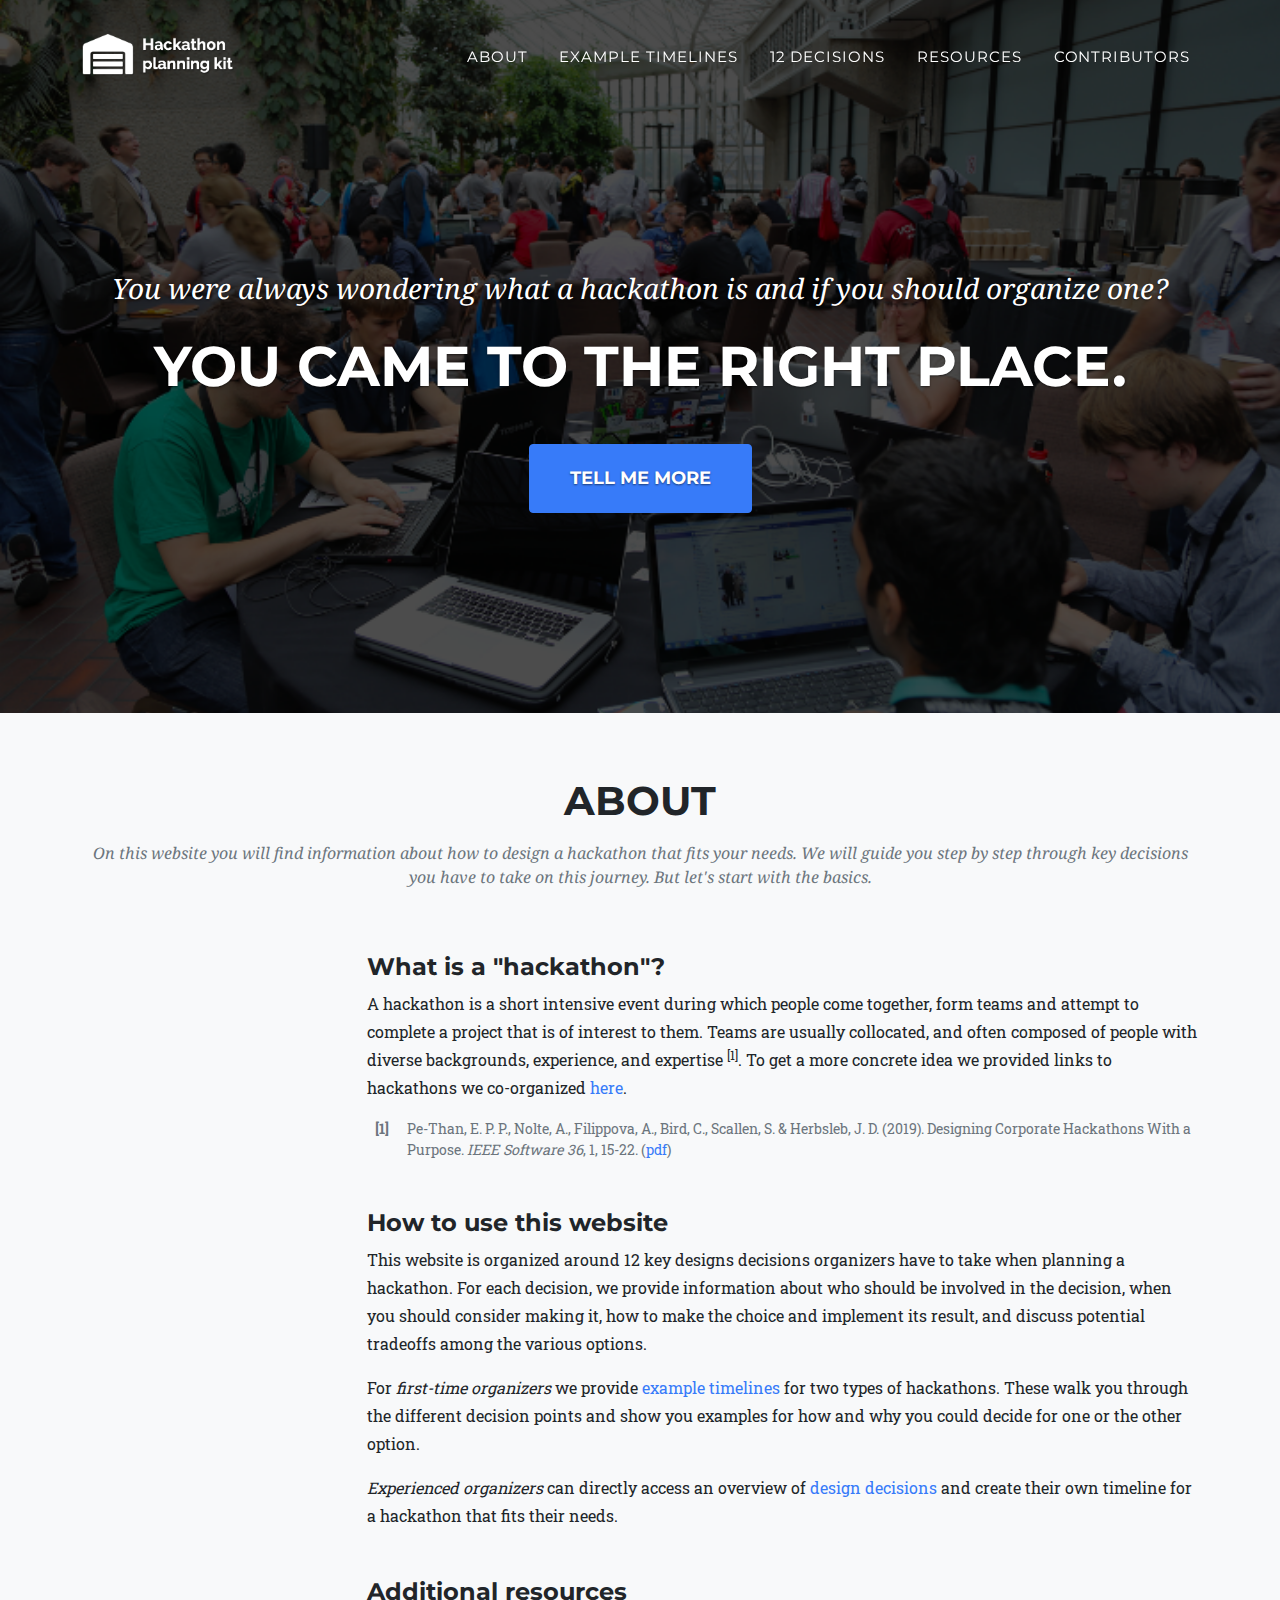
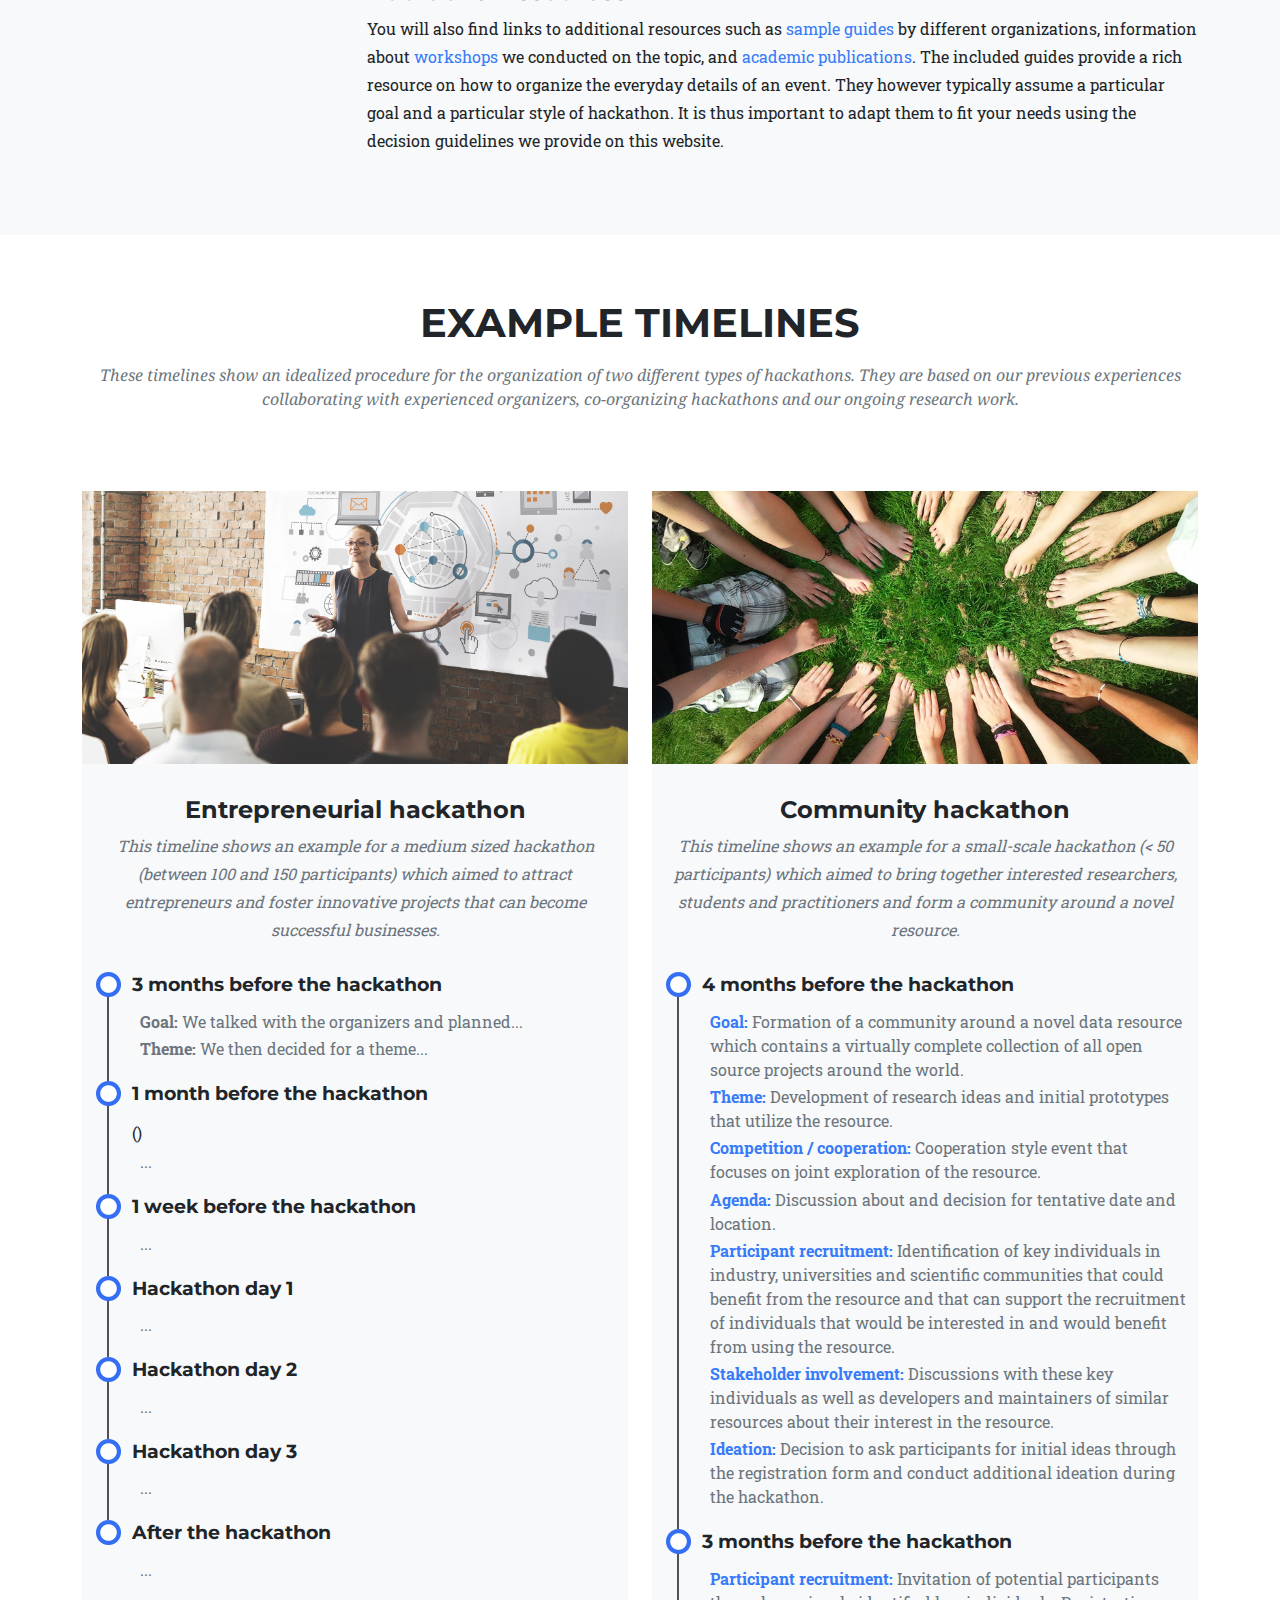
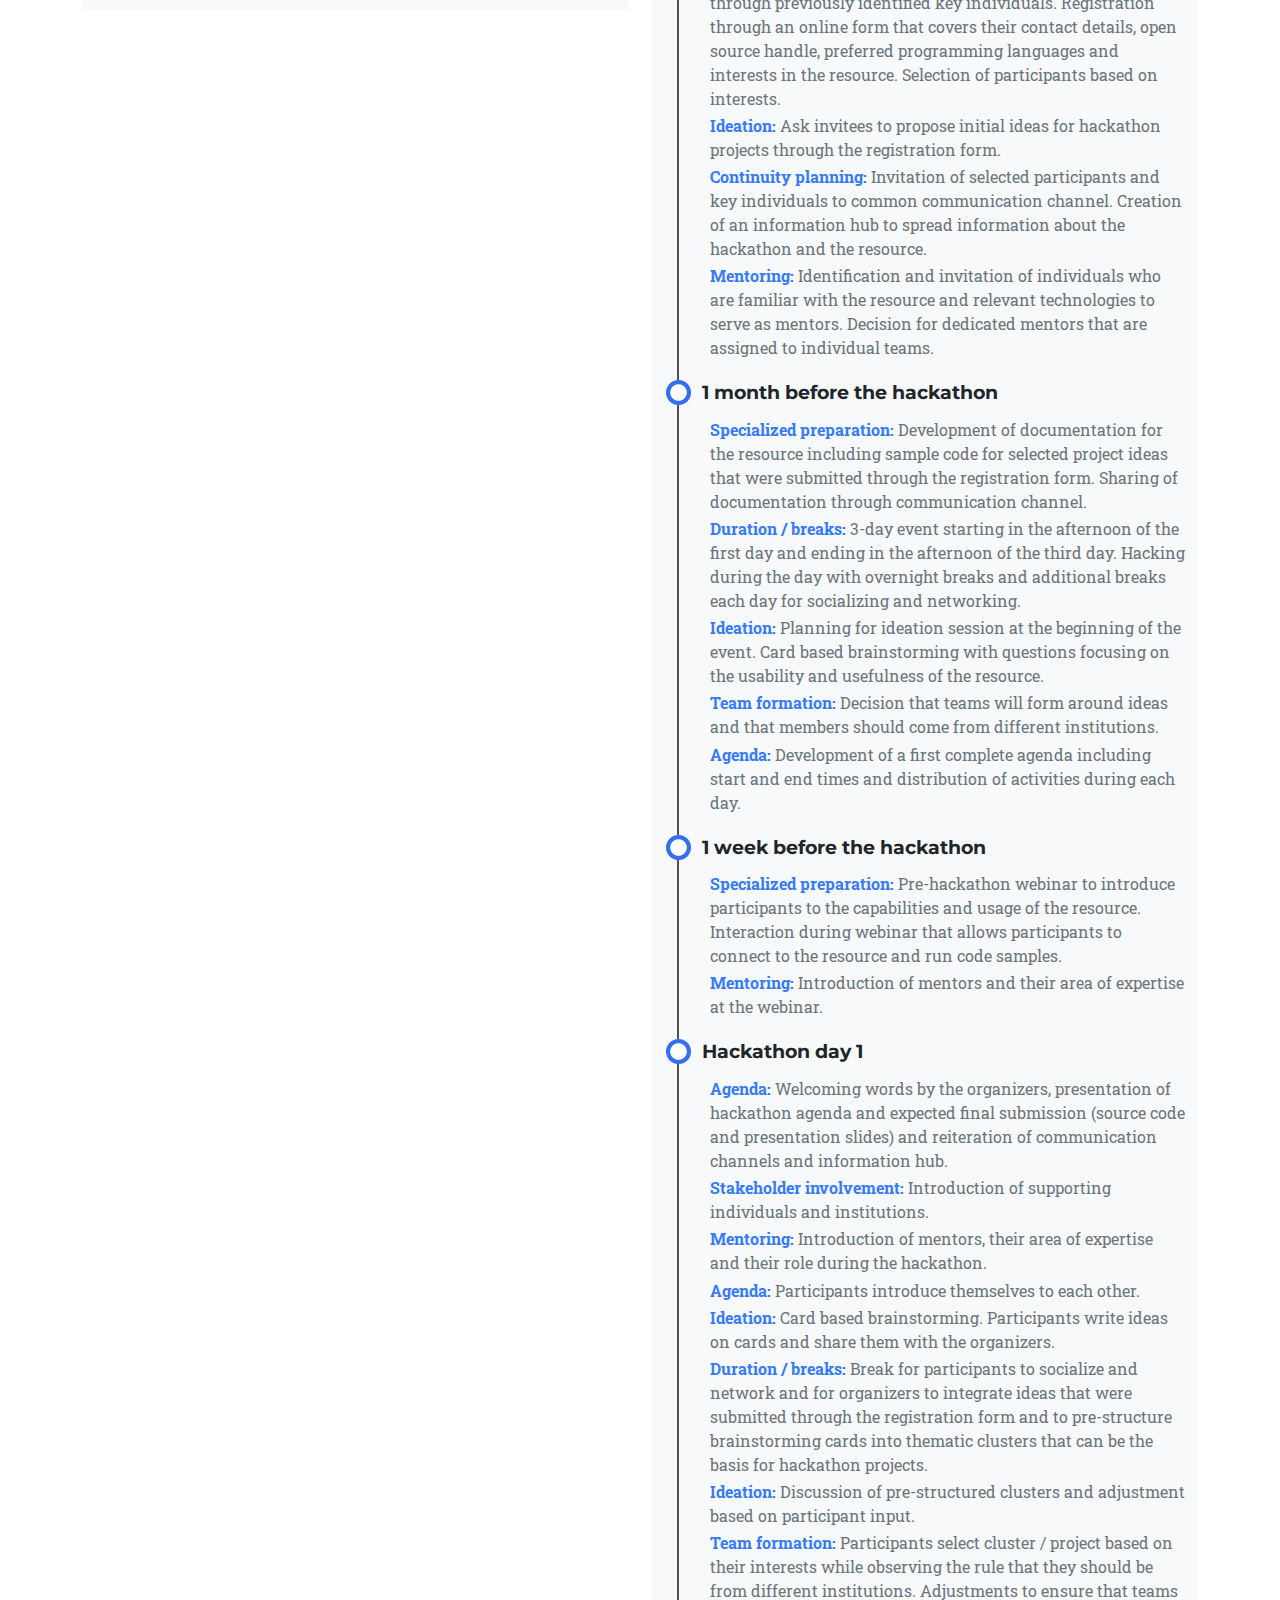
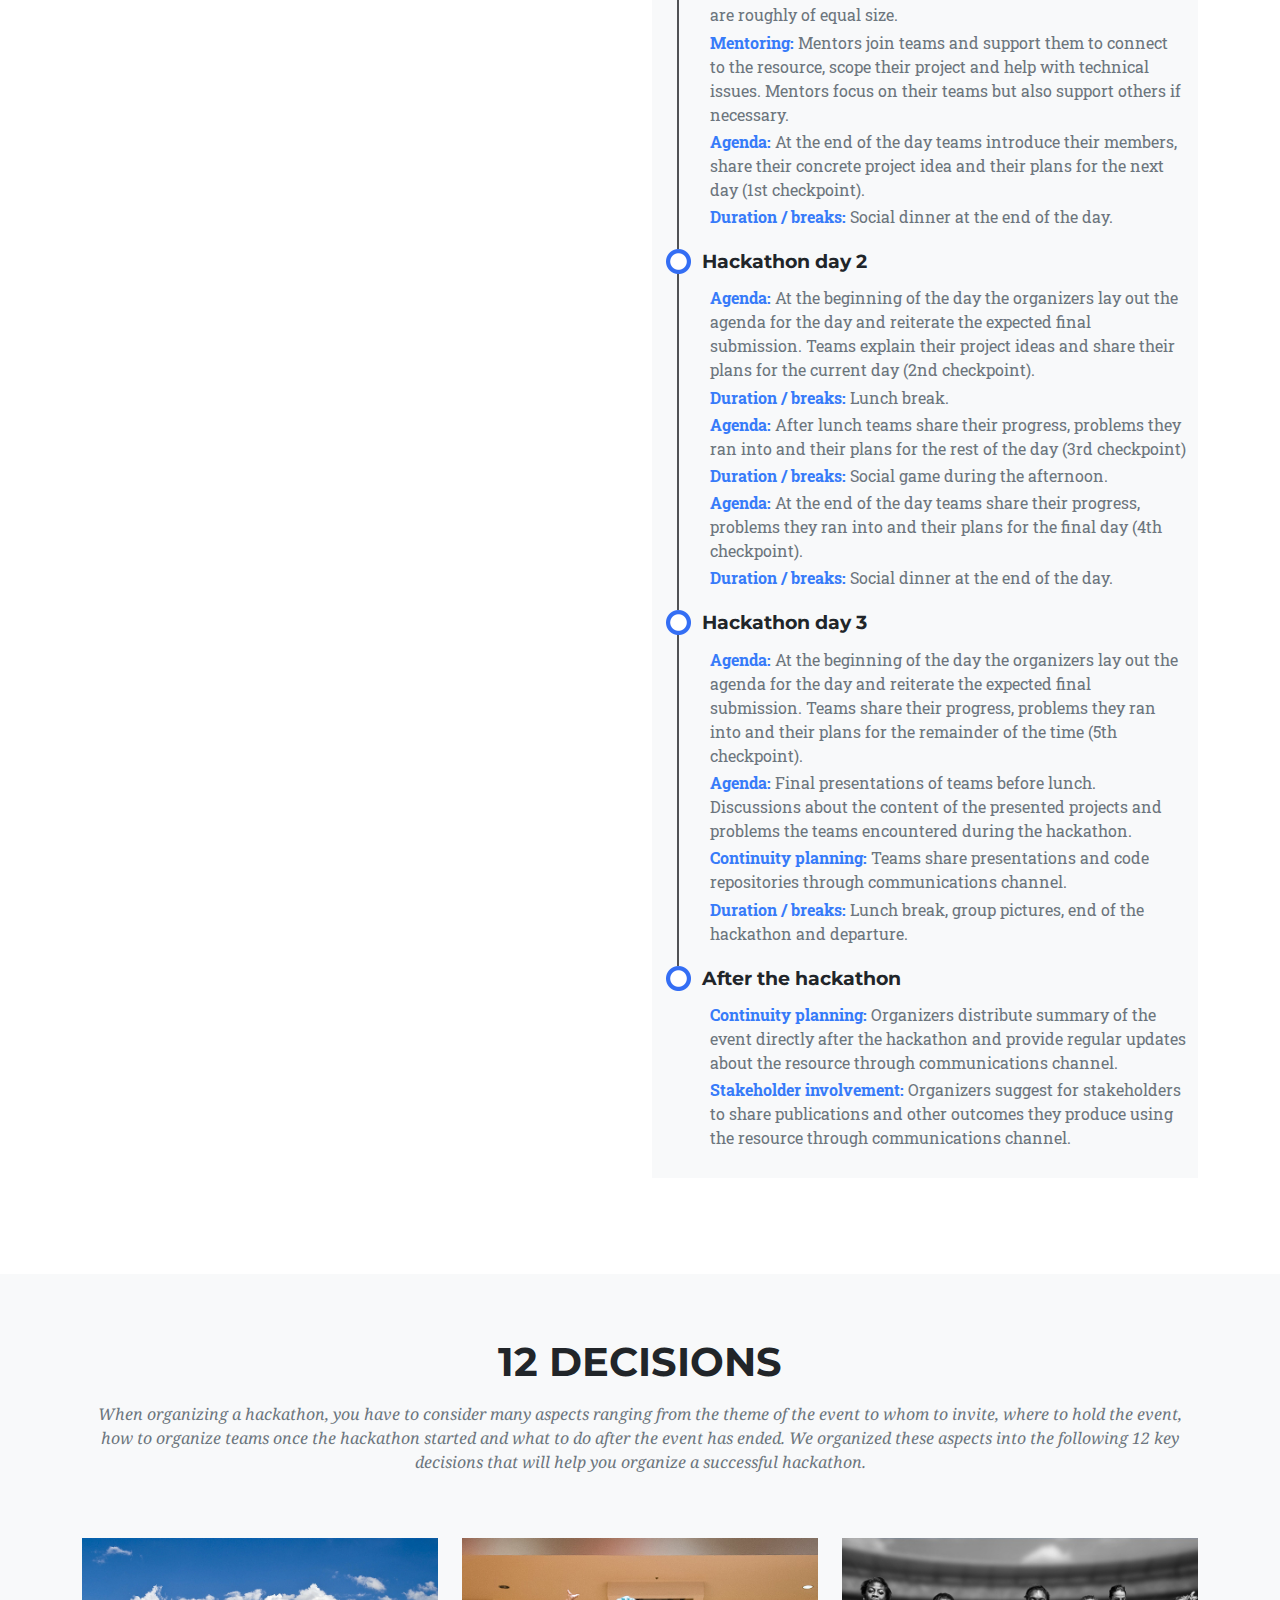
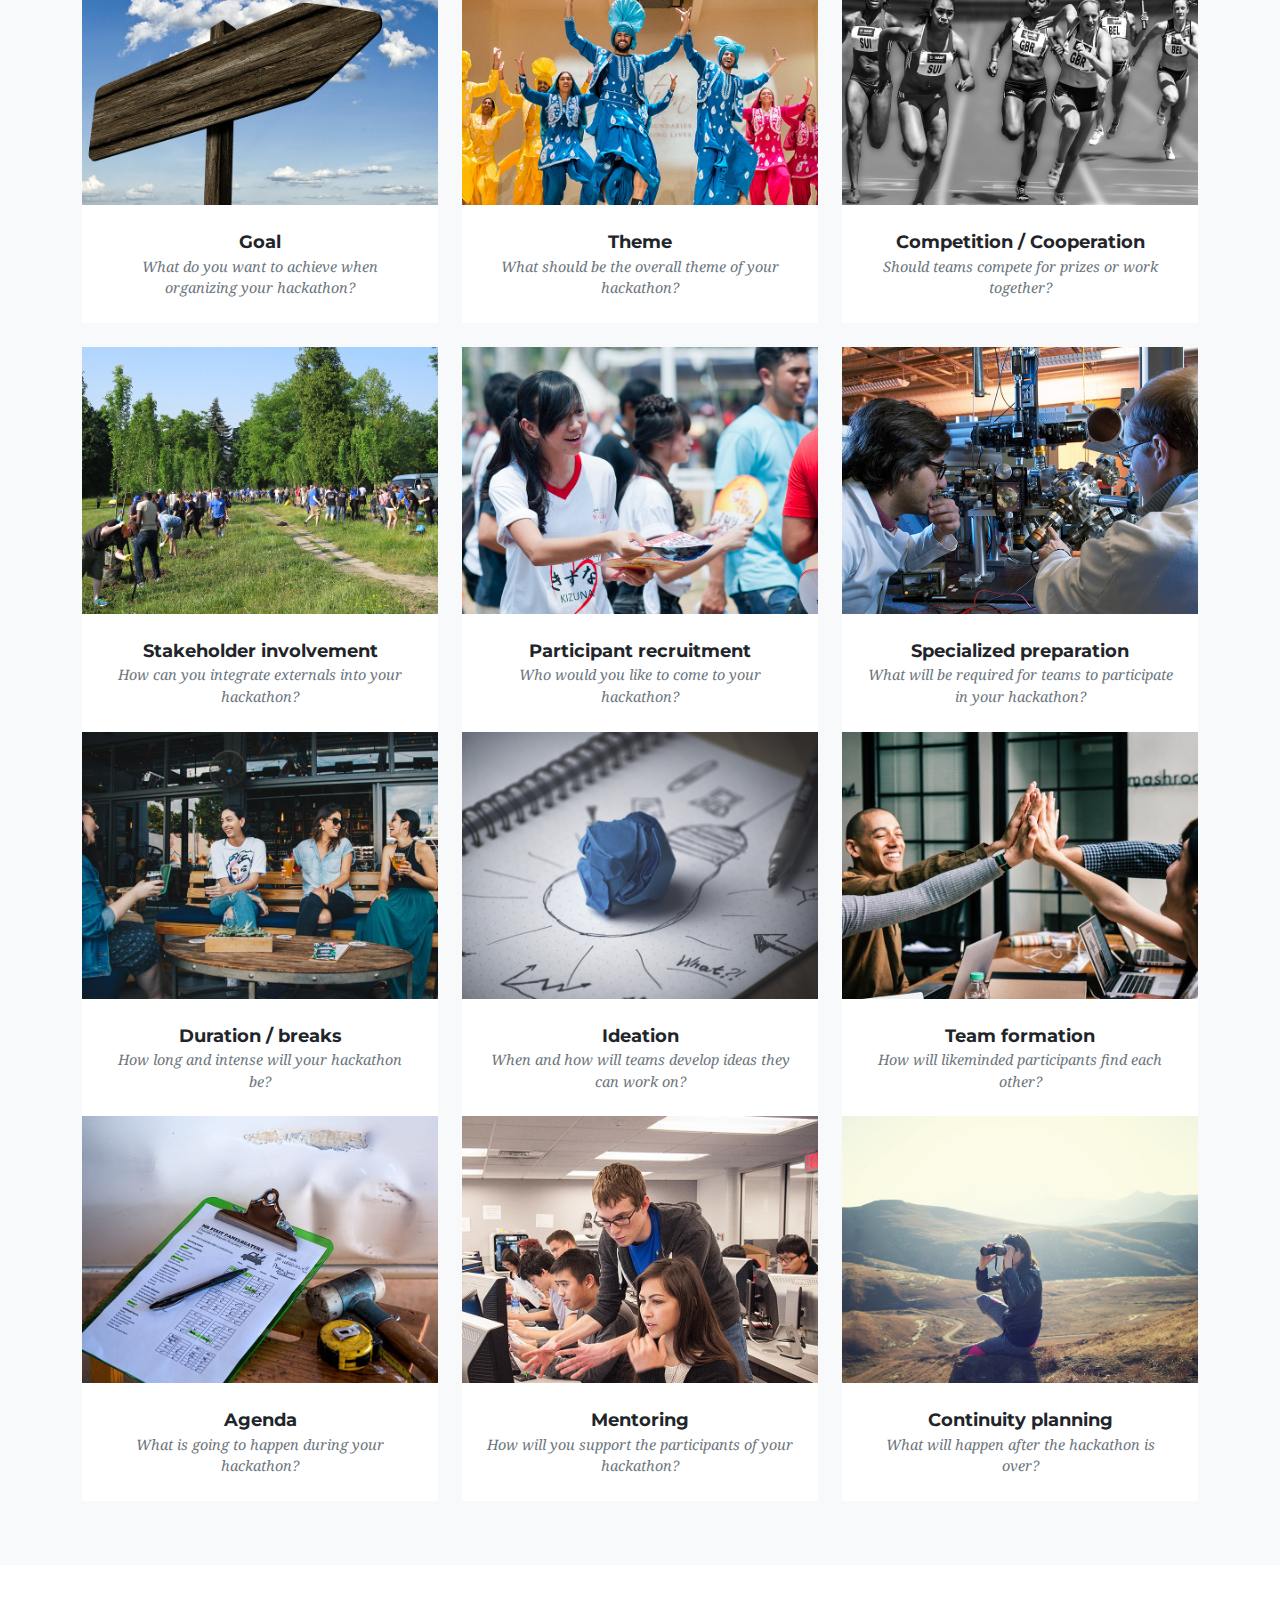
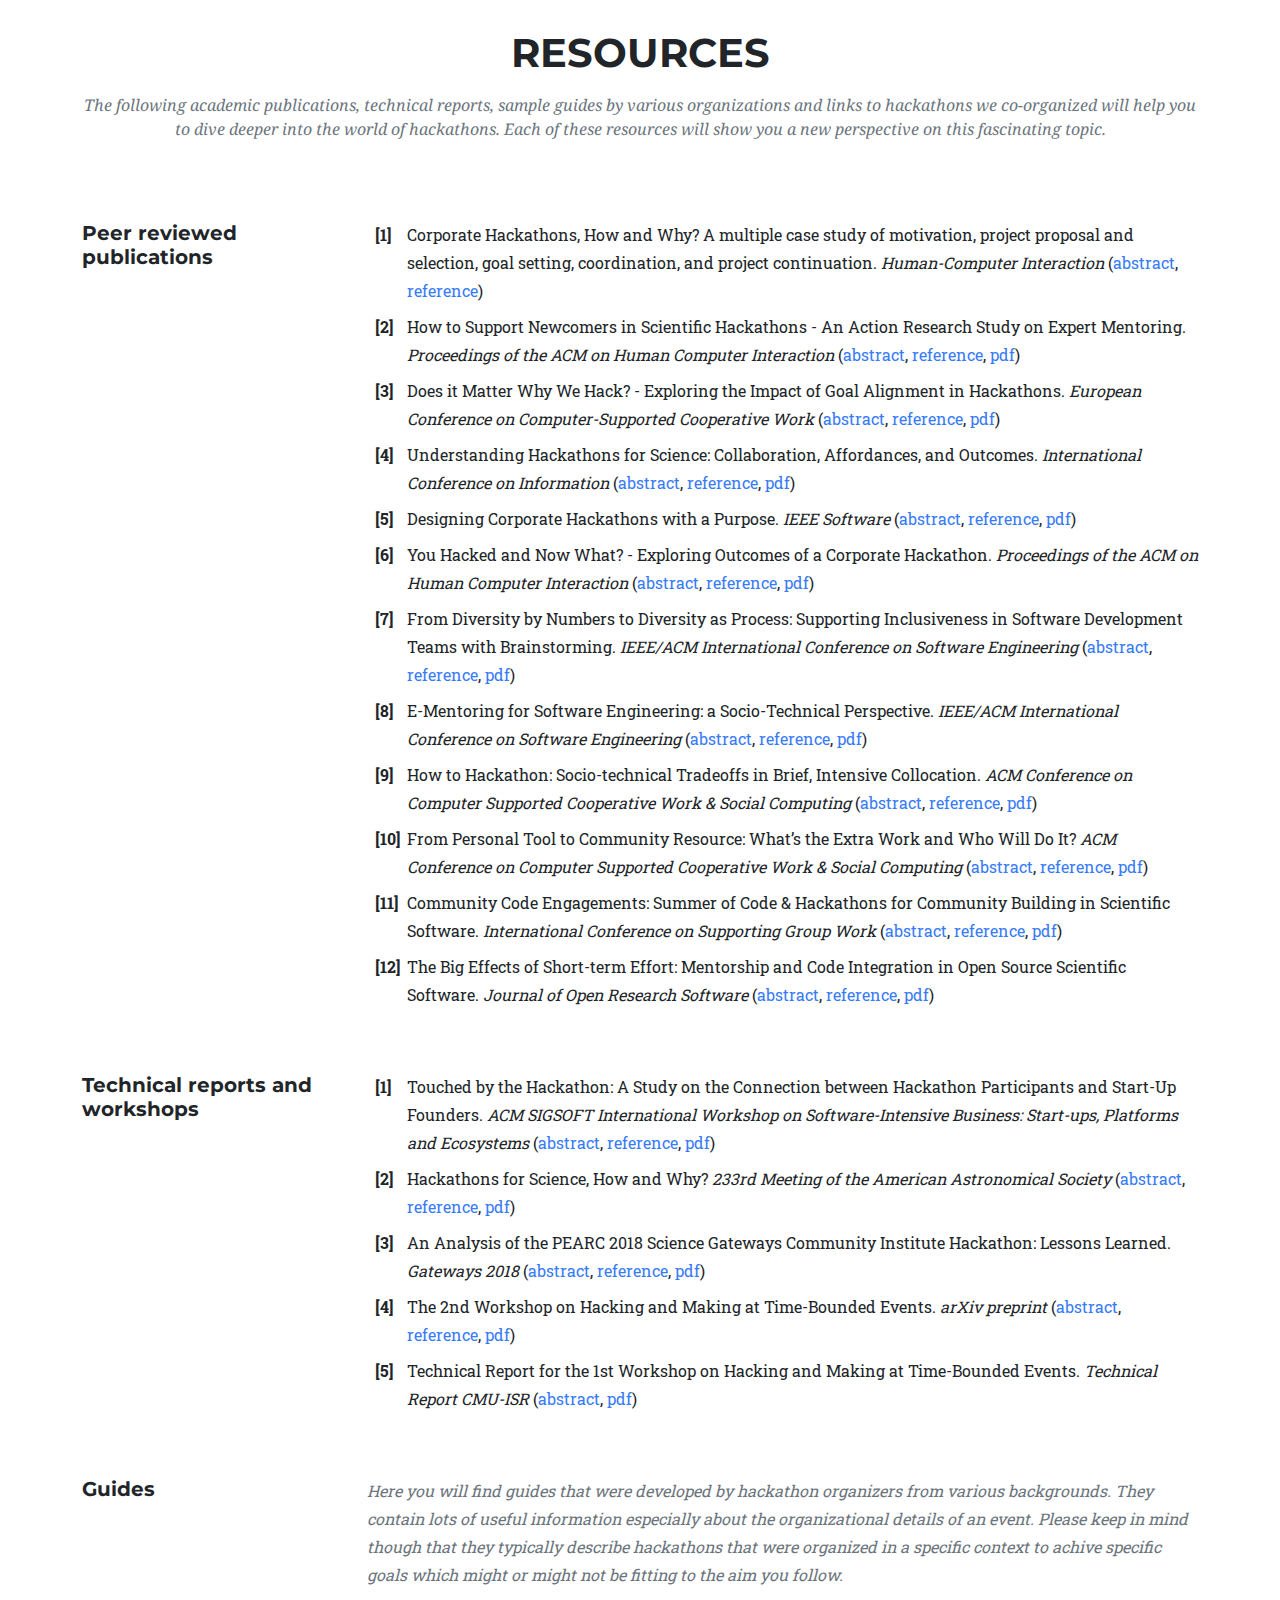
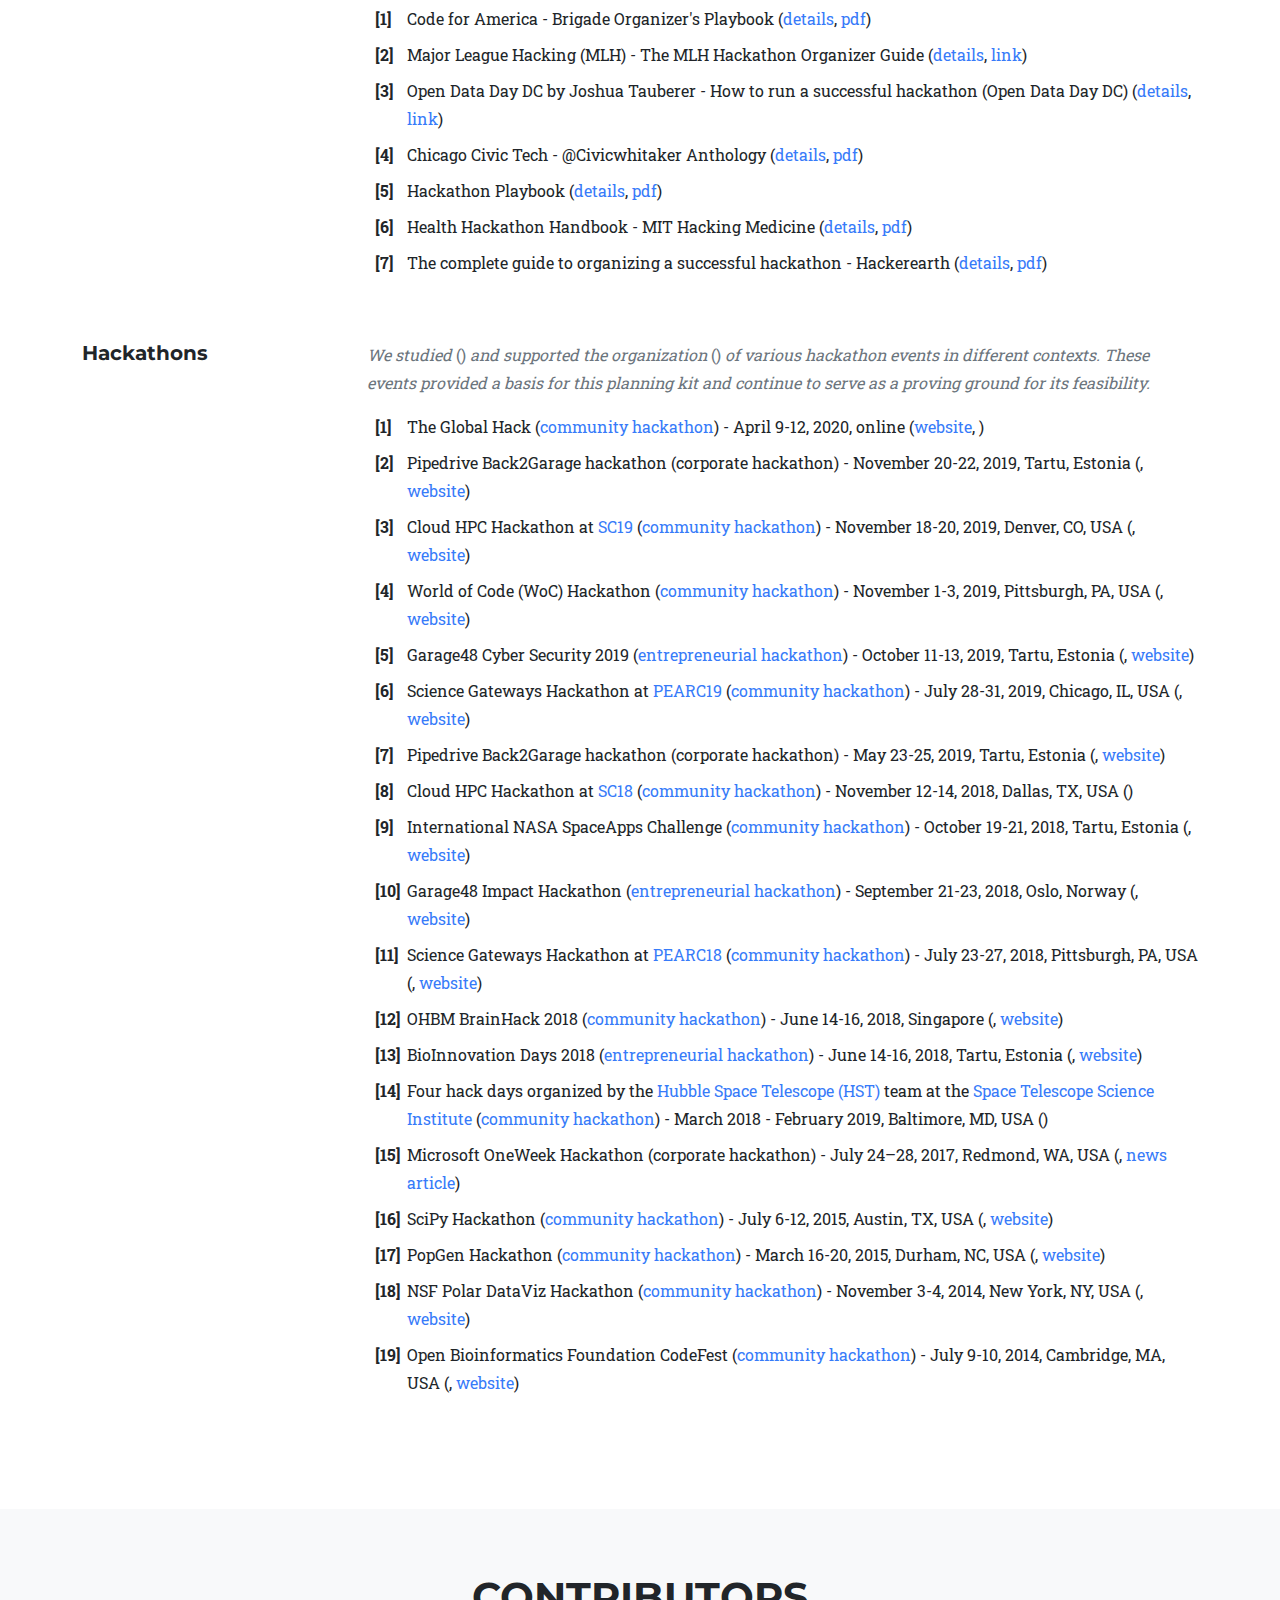
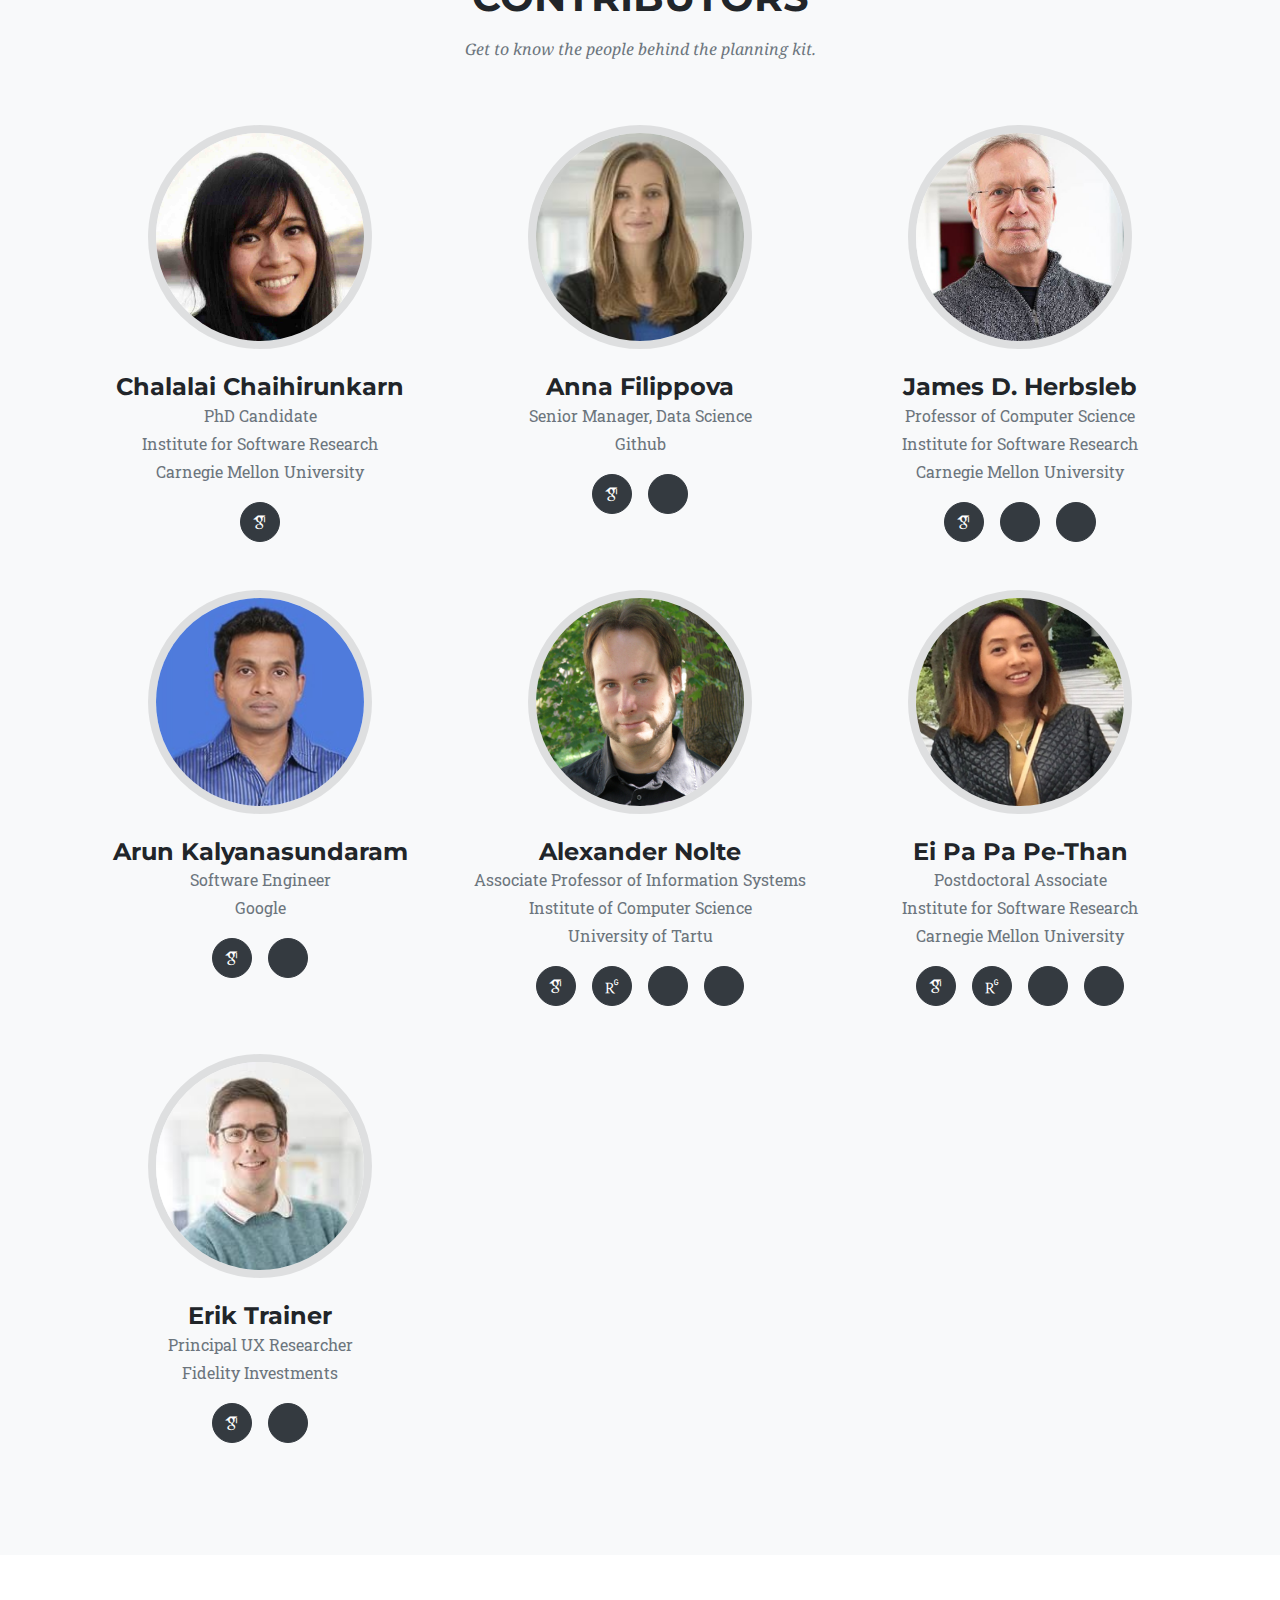
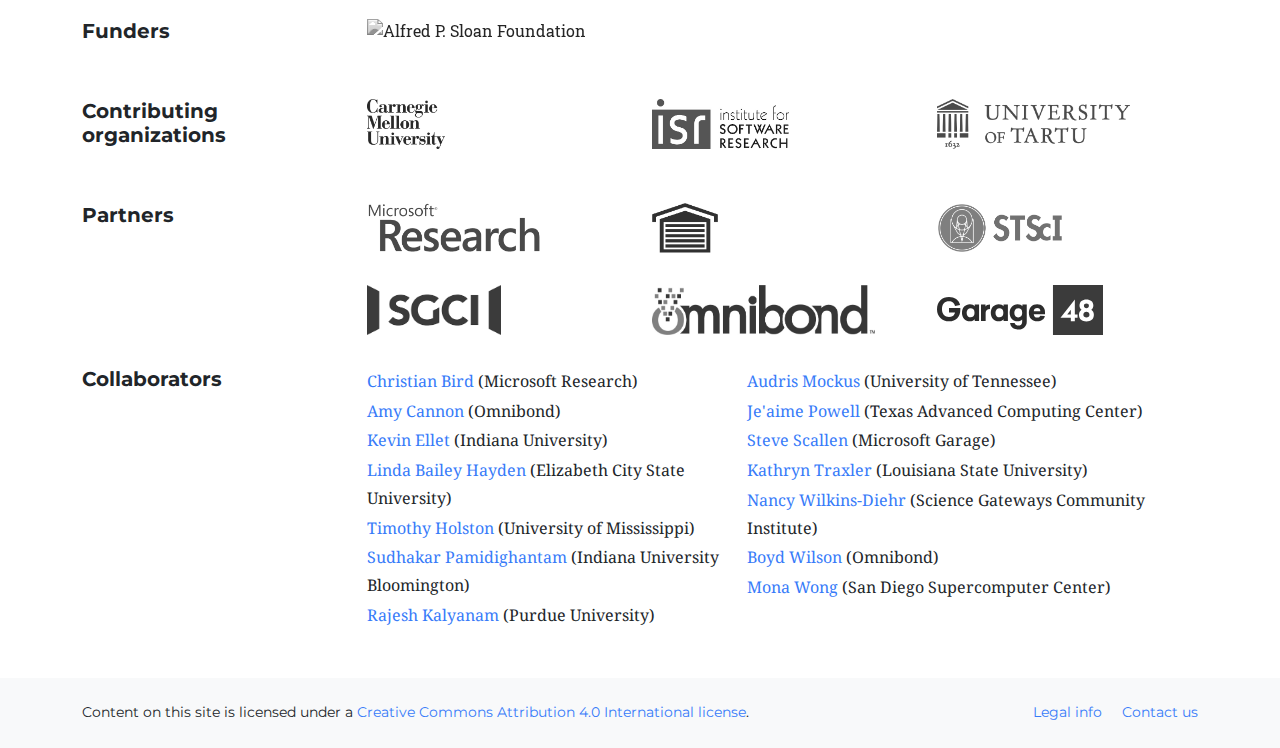
==== commit d55a21cd: "changed contact to scrambled email link" ====
--- a/hackathon-planning-kit/index.html
+++ b/hackathon-planning-kit/index.html
@@ -19,6 +19,24 @@
         <link href="css/styles.css" rel="stylesheet" />
         <!-- Cookiealert.css -->
         <link rel="stylesheet" href="assets/cookiealert/cookiealert.css">
+        <!-- Email scrambler -->
+        <script type="text/javascript" language="javascript">
+            { coded = "RfNJARJ-zNqf@XARnAJXfN-tIANNzN7-nzJ.fO7"
+              key = "zVLJ2EcKMDm4fnrCl6SBGhWiPytu89eQxA7okj0sd1vUHRT5ZpwqNO3IagbFXY"
+              shift=coded.length
+              link=""
+              for (i=0; i<coded.length; i++) {
+                if (key.indexOf(coded.charAt(i))==-1) {
+                  ltr = coded.charAt(i)
+                  link += (ltr)
+                }
+                else {     
+                  ltr = (key.indexOf(coded.charAt(i))-shift+key.length) % key.length
+                  link += (key.charAt(ltr))
+                }
+              }
+            }
+        </script>
     </head>
     <body id="page-top">
         <!-- Navigation-->
@@ -32,7 +50,6 @@
                         <li class="nav-item"><a class="nav-link js-scroll-trigger" href="#decisions">12 decisions</a></li>
                         <li class="nav-item"><a class="nav-link js-scroll-trigger" href="#resources">Resources</a></li>
                         <li class="nav-item"><a class="nav-link js-scroll-trigger" href="#contributors">Contributors</a></li>
-                        <li class="nav-item"><a class="nav-link js-scroll-trigger" href="#contact">Contact</a></li>
                     </ul>
                 </div>
             </div>
@@ -694,41 +711,8 @@
                 </div>
             </div>
         </section>
-        <!-- Contact-->
-        <section class="page-section" id="contact">
-            <div class="container">
-                <div class="text-center">
-                    <h2 class="section-heading text-uppercase">Contact Us</h2>
-                    <h3 class="section-subheading">We are always interested in hearing your feedback and improving this planning kit.</h3>
-                </div>
-                <form id="contactForm" name="sentMessage" novalidate="novalidate">
-                    <div class="row align-items-stretch mb-5">
-                        <div class="col-md-6">
-                            <div class="form-group">
-                                <input class="form-control" id="name" type="text" placeholder="Your Name *" required="required" data-validation-required-message="Please enter your name." />
-                                <p class="help-block text-danger"></p>
-                            </div>
-                            <div class="form-group mb-md-0">
-                                <input class="form-control" id="email" type="email" placeholder="Your Email *" required="required" data-validation-required-message="Please enter your email address." />
-                                <p class="help-block text-danger"></p>
-                            </div>
-                        </div>
-                        <div class="col-md-6">
-                            <div class="form-group form-group-textarea mb-md-0">
-                                <textarea class="form-control" id="message" placeholder="Your Message *" required="required" data-validation-required-message="Please enter a message."></textarea>
-                                <p class="help-block text-danger"></p>
-                            </div>
-                        </div>
-                    </div>
-                    <div class="text-center">
-                        <div id="success"></div>
-                        <button class="btn btn-primary btn-xl text-uppercase" id="sendMessageButton" type="submit">Send Message</button>
-                    </div>
-                </form>
-            </div>
-        </section>
         <!-- Footer -->
-        <footer class="footer py-4">
+        <footer class="footer py-4 bg-light">
             <div class="container">
                 <div class="row align-items-center">
                     <div class="col-lg-8 text-lg-left">
@@ -736,7 +720,10 @@
                         <span>Content on this site is licensed under a <a href="https://creativecommons.org/licenses/by/4.0/" target="_blank">Creative Commons Attribution 4.0 International license</a>.</span>
                     </div>
                     <div class="col-lg-4 text-lg-right">
-                        <span><a class="mr-3" href="files/legal.pdf" target="_blank">Legal info</a></span>
+                        <a href="files/legal.pdf" target="_blank">Legal info</a>
+                        <script type="text/javascript" language="javascript">
+                            document.write("<a class='ml-3' href='mailto:"+link+"'>Contact us</a>")
+                        </script>
                     </div>
                 </div>
             </div>
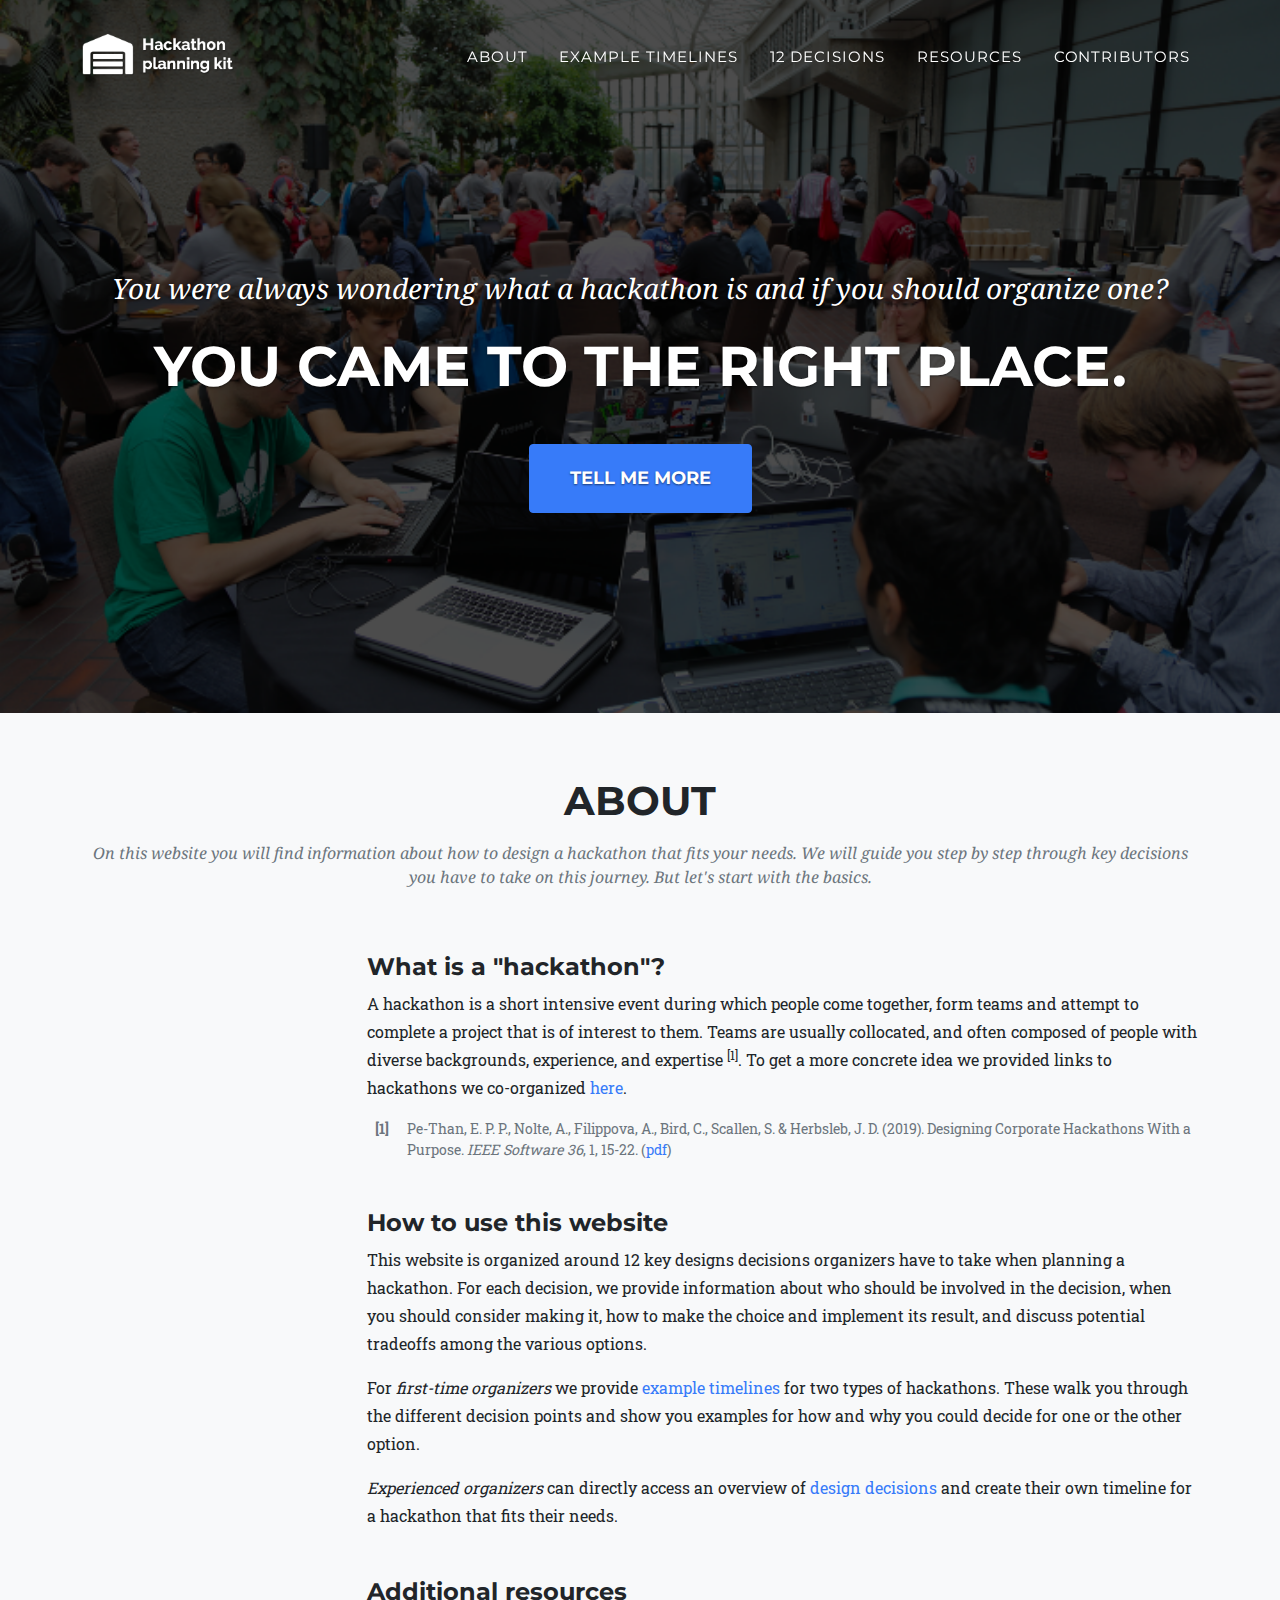
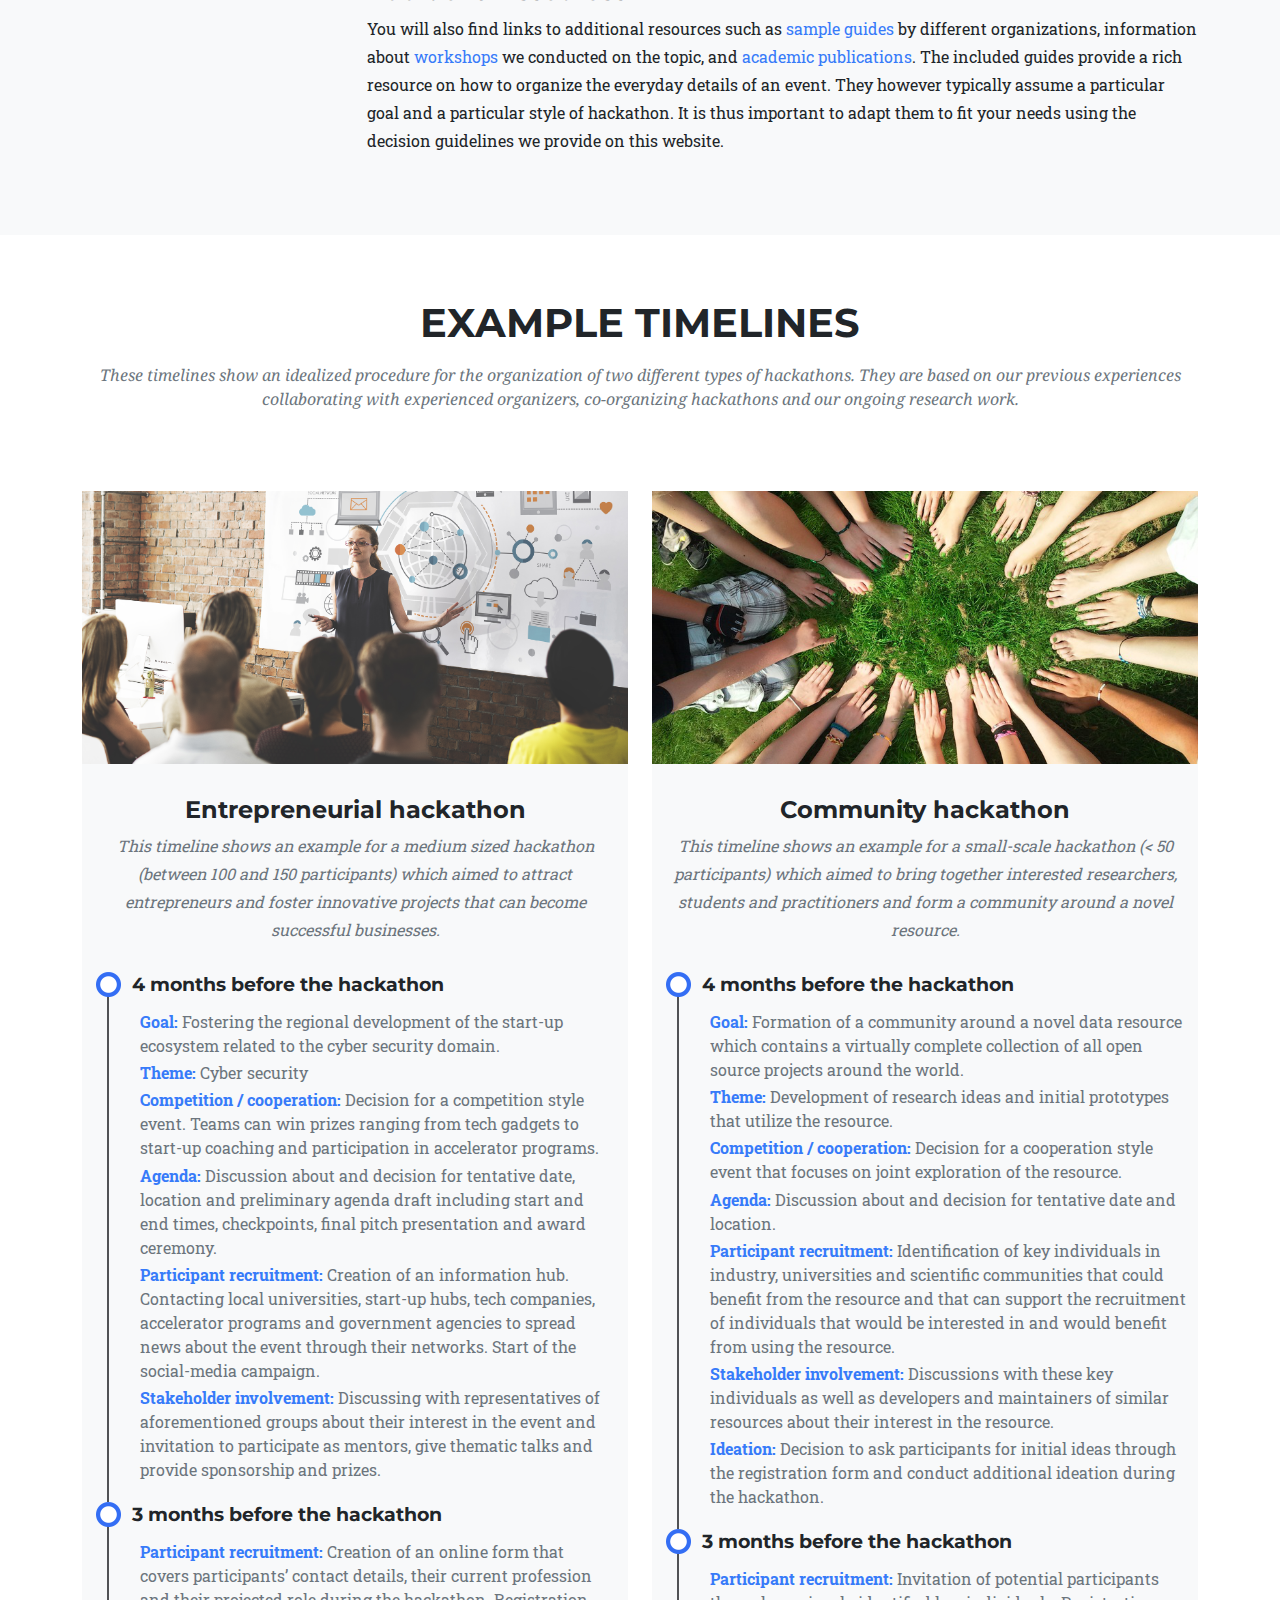
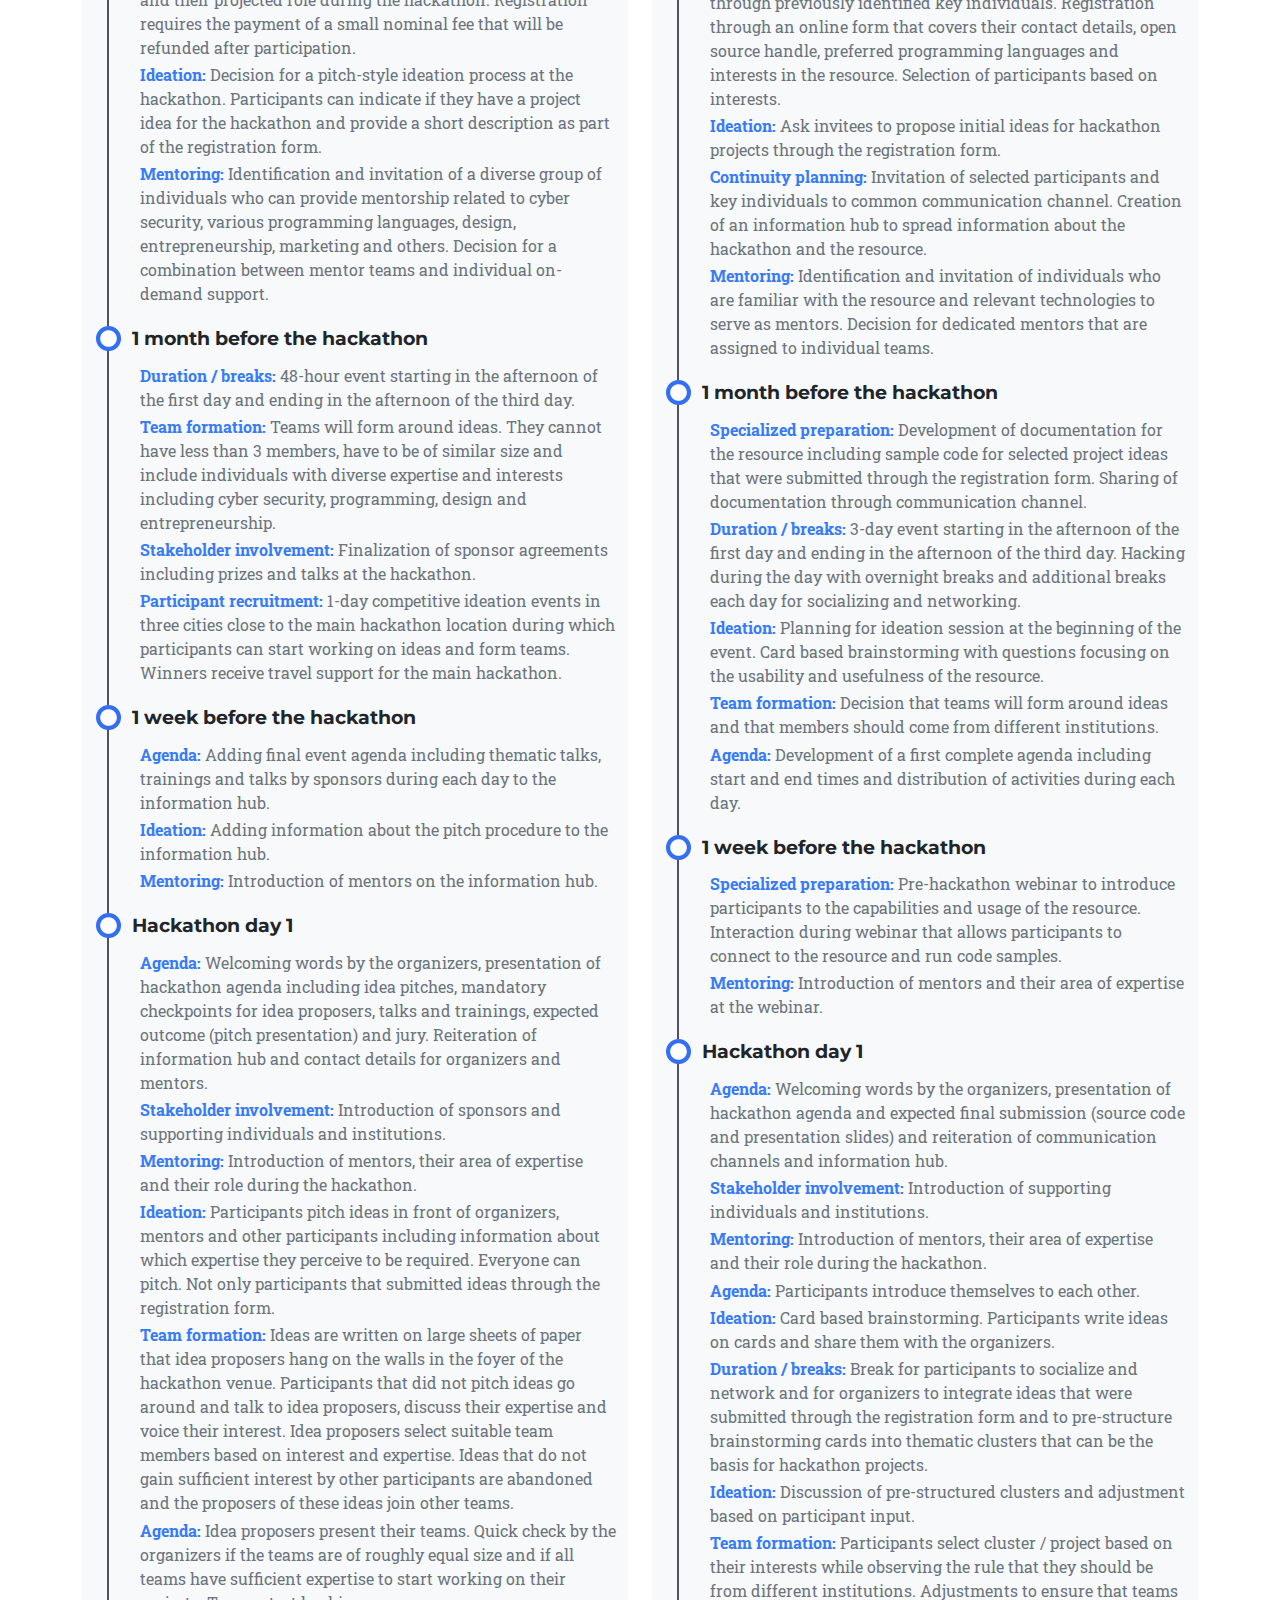
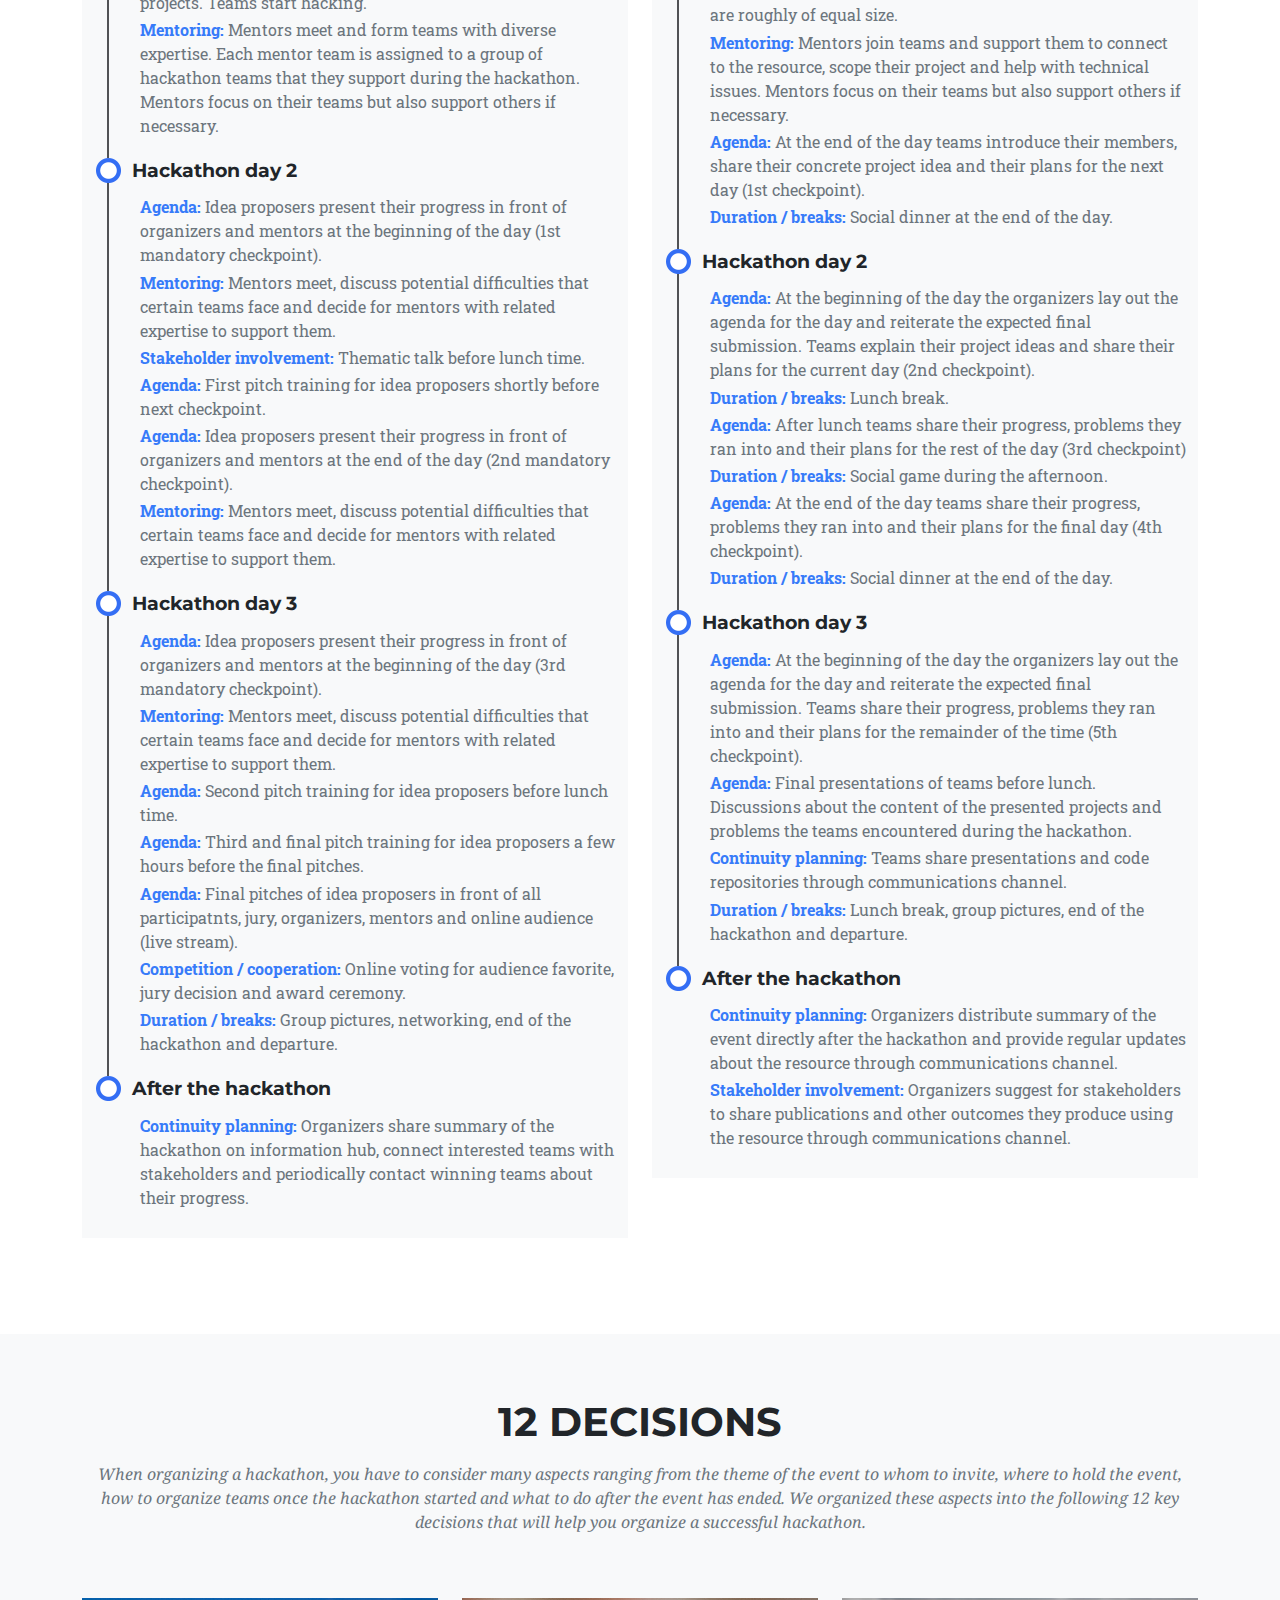
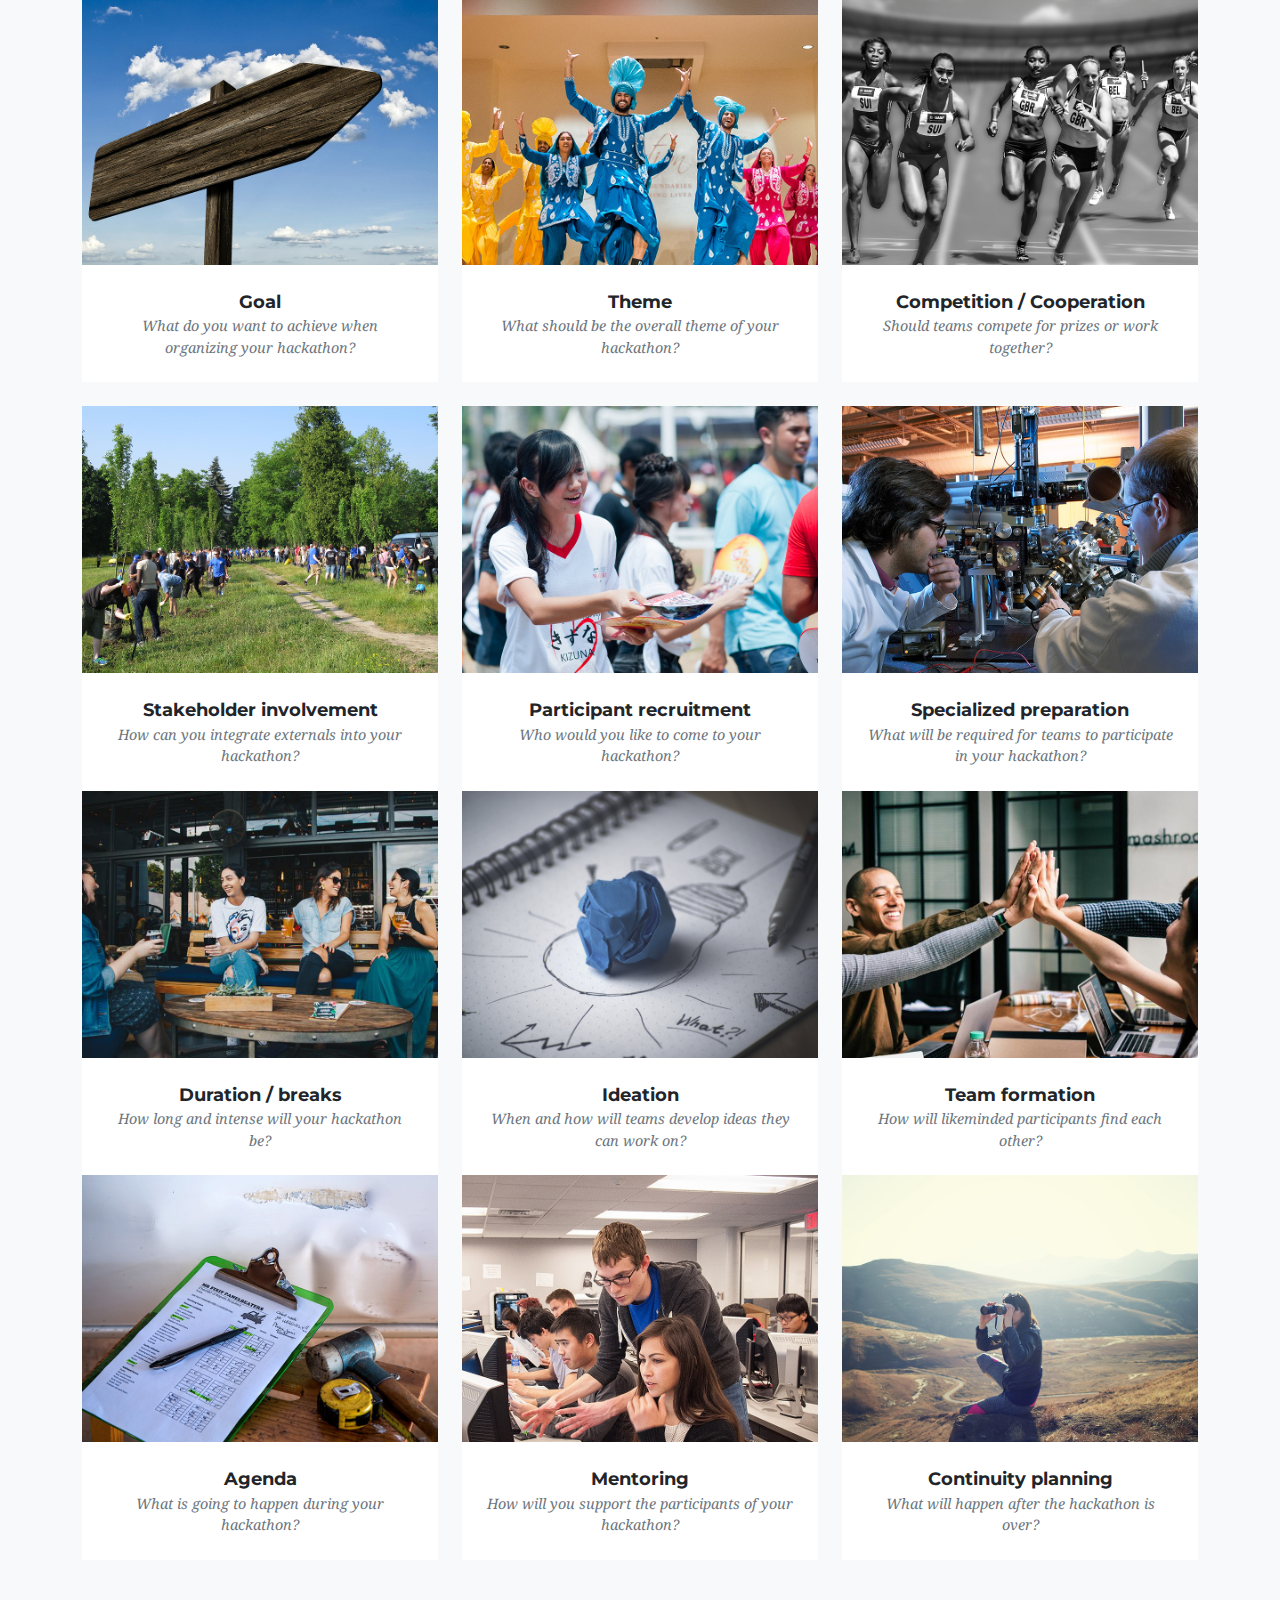
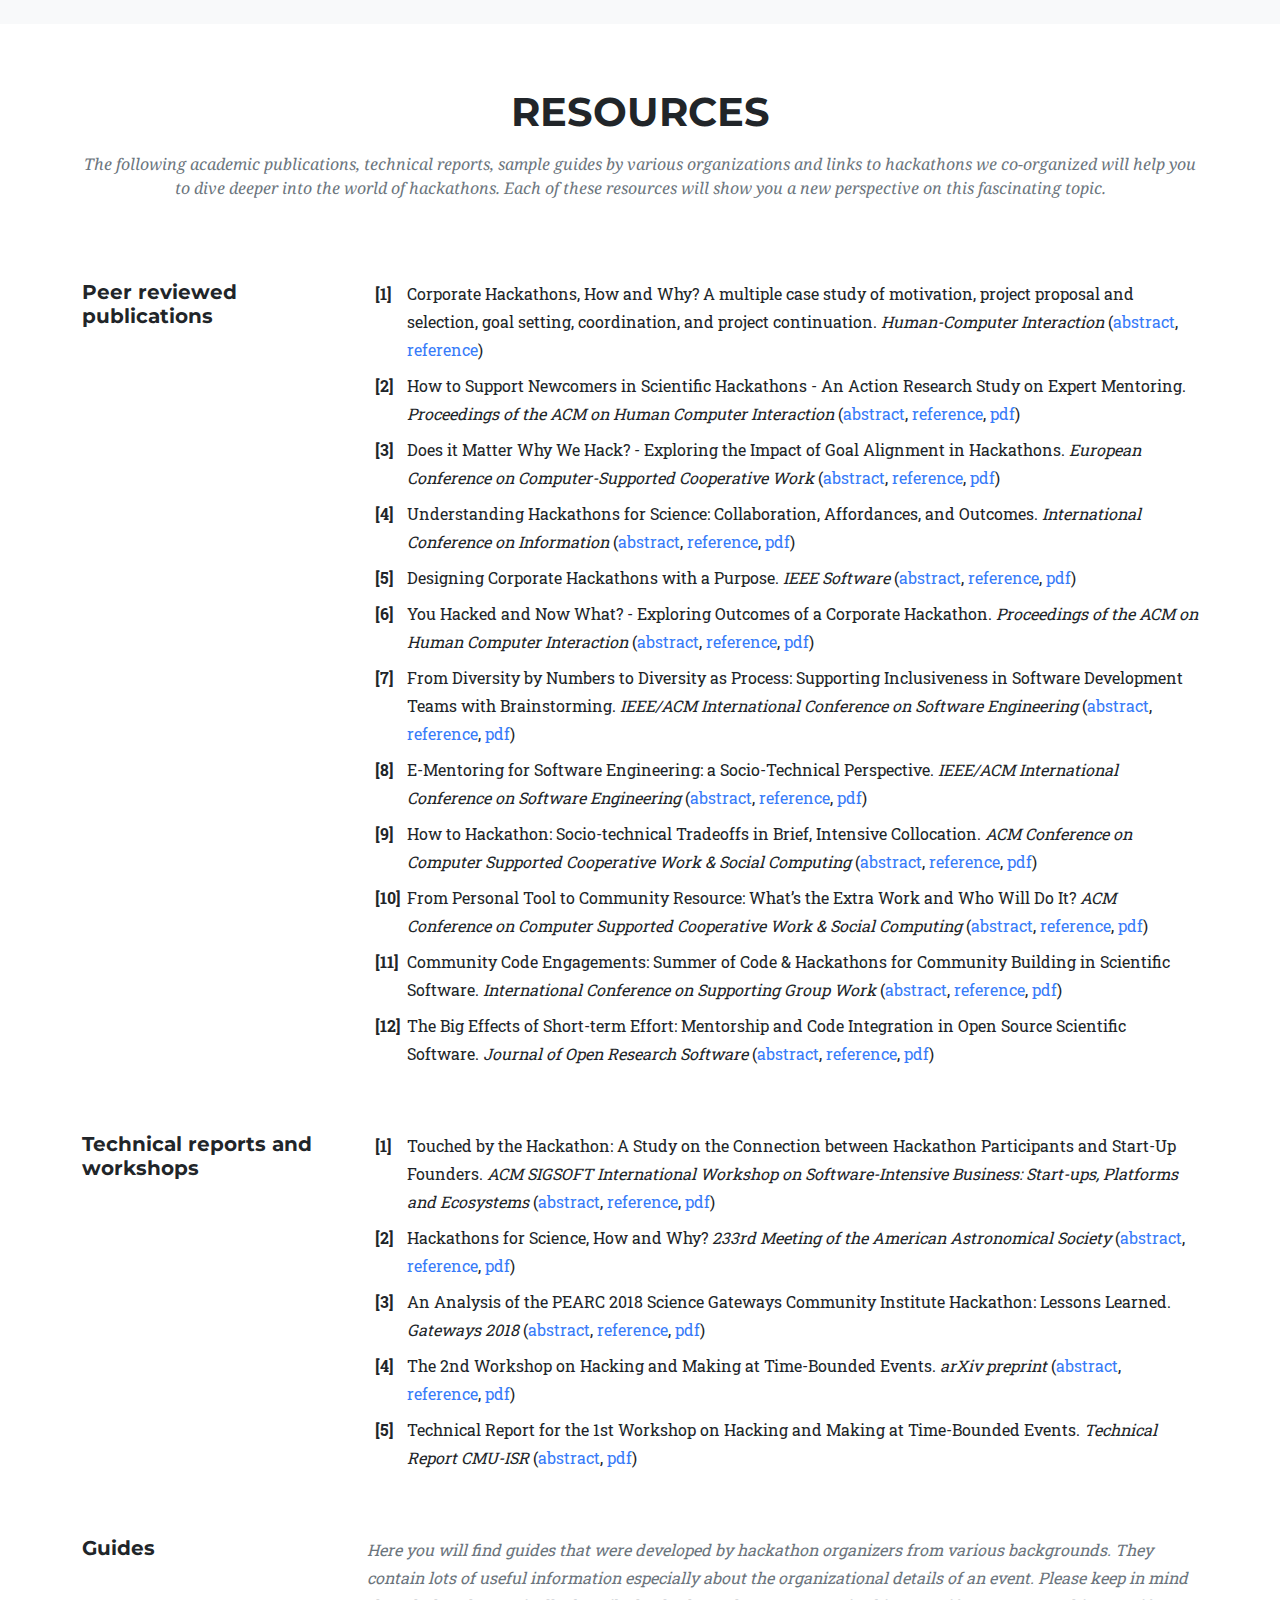
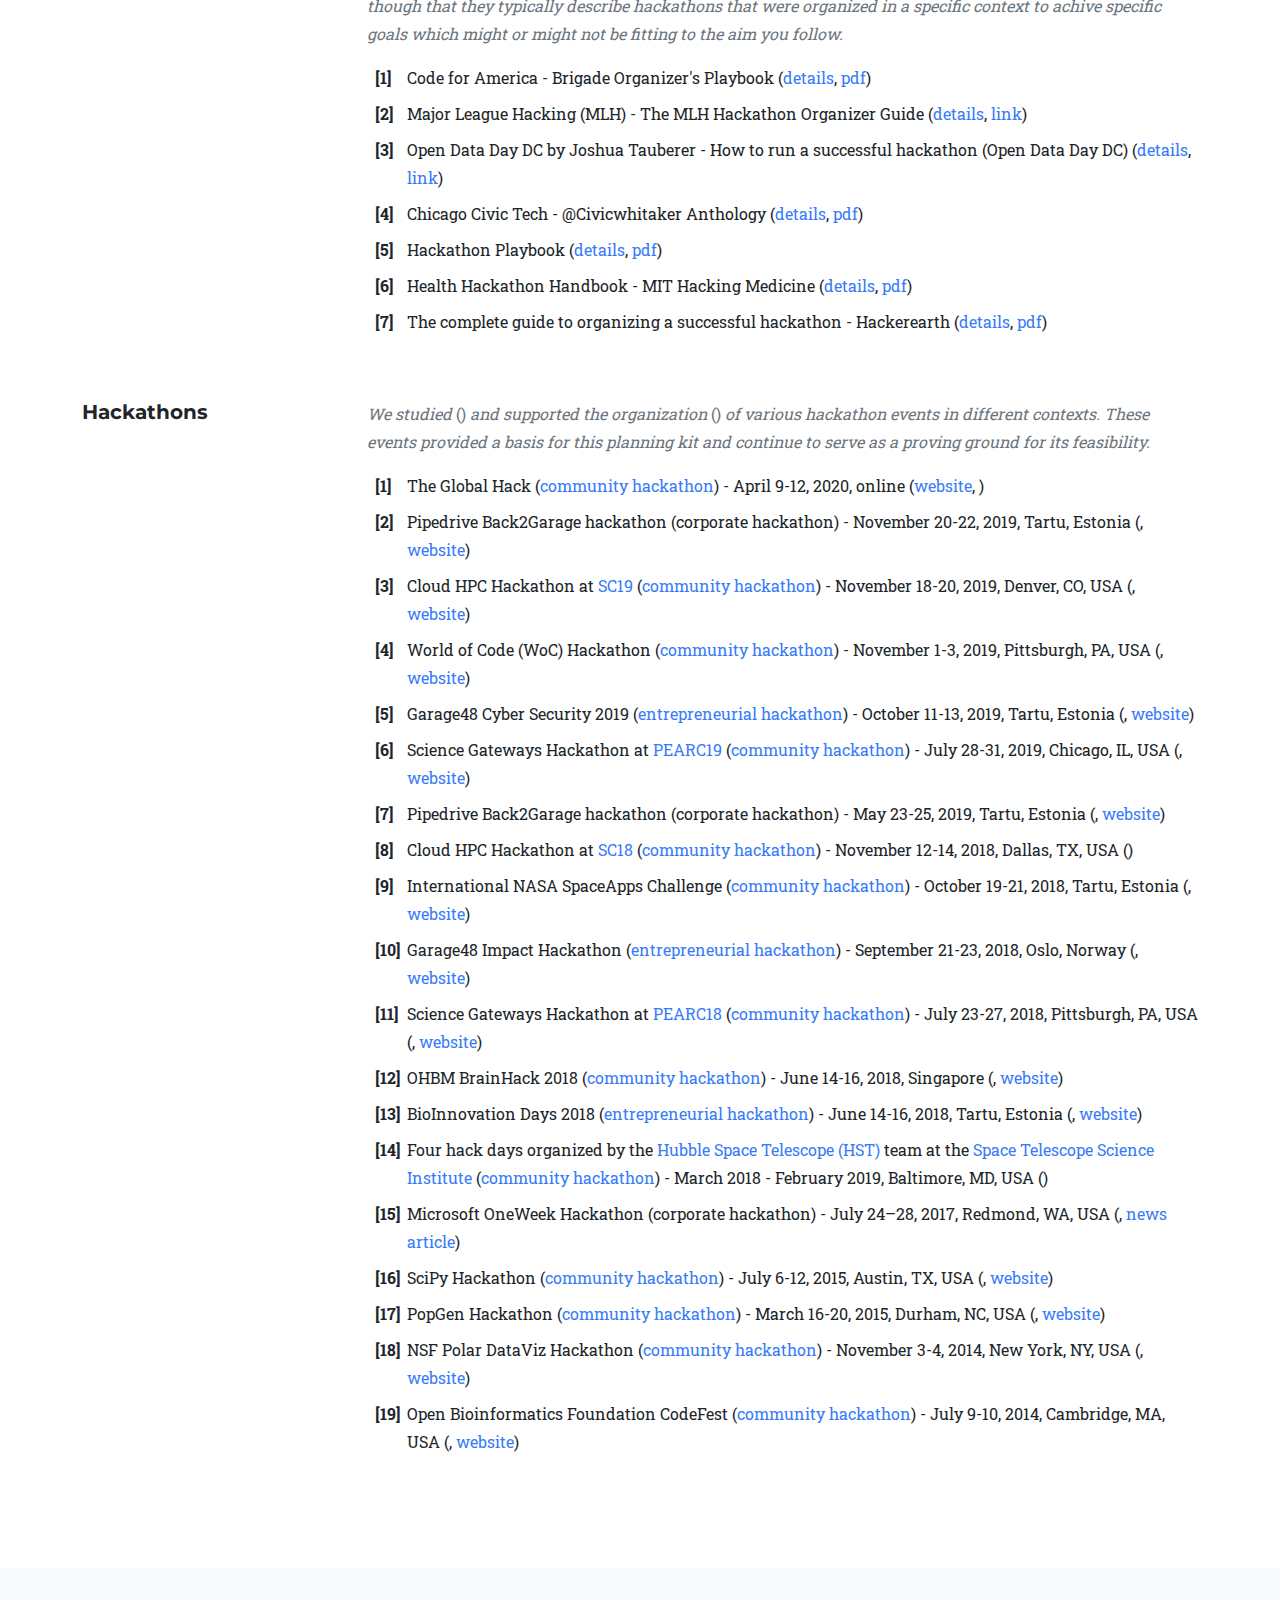
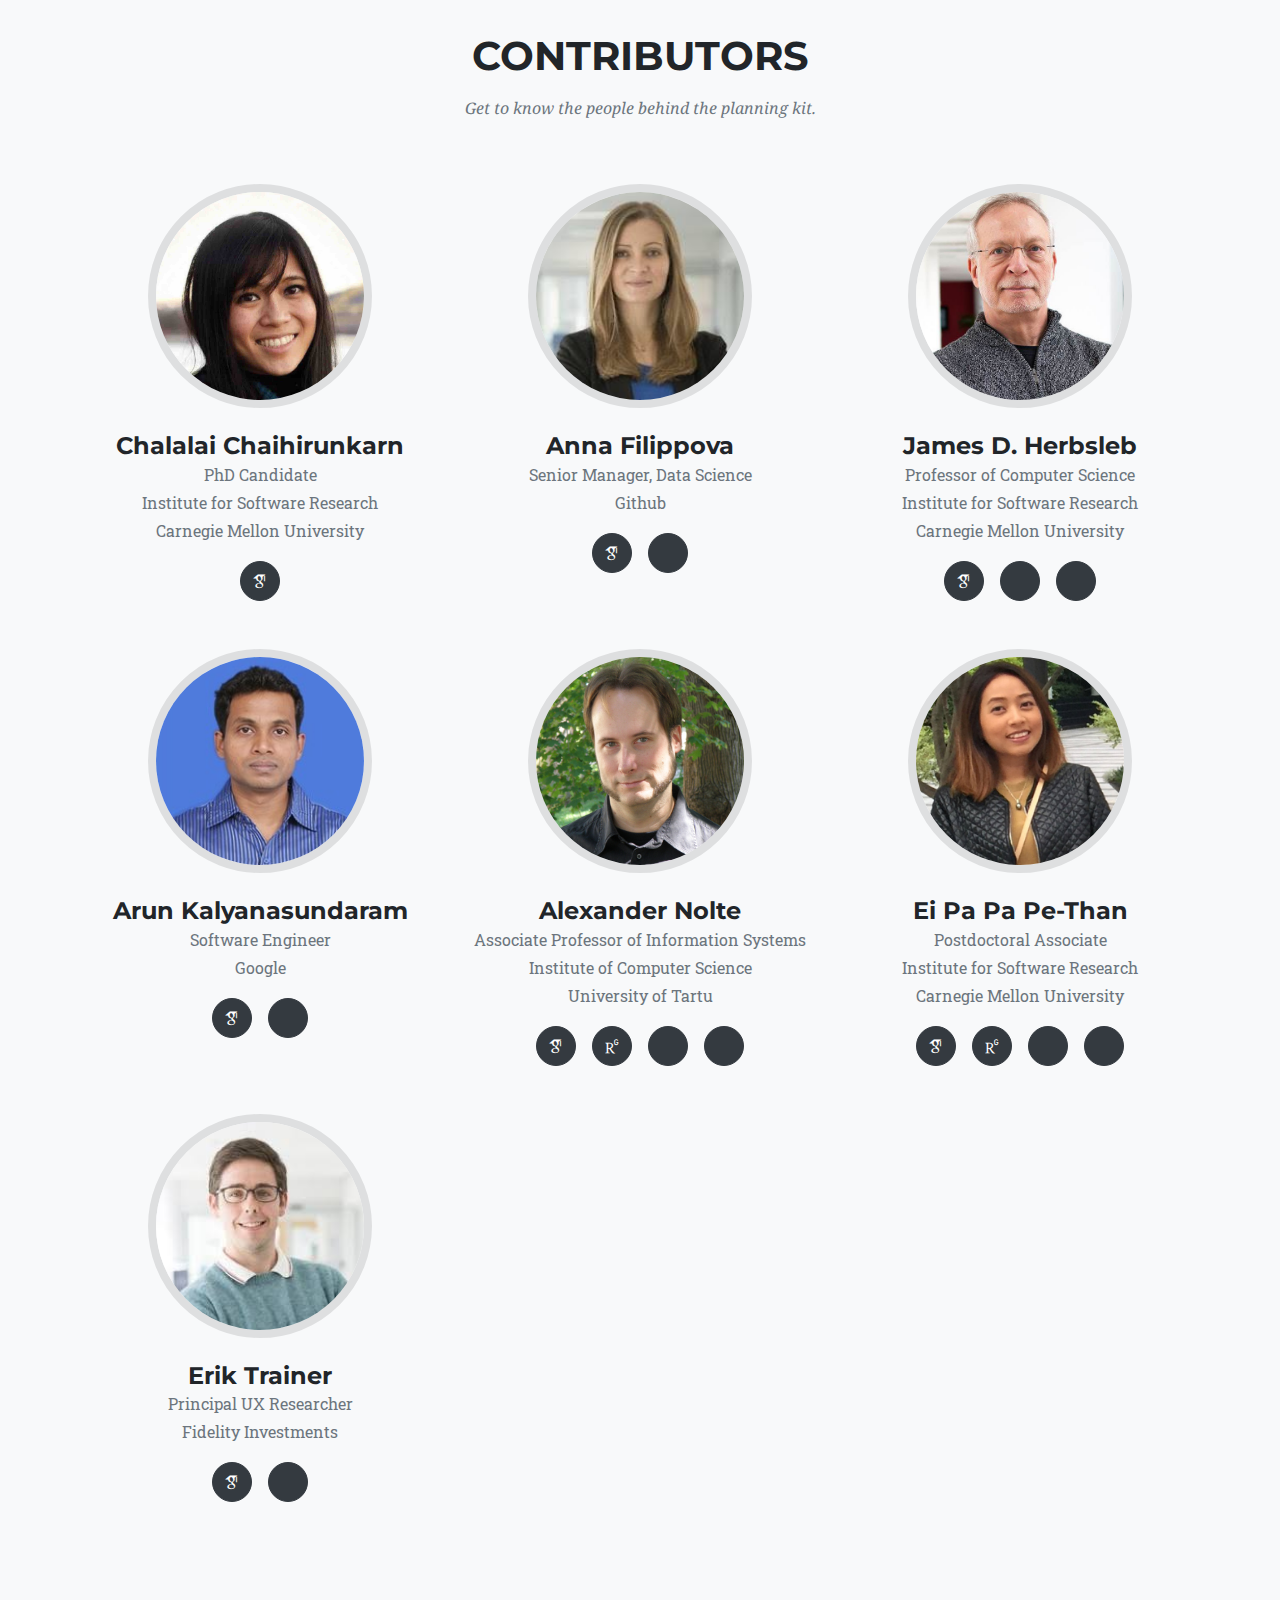
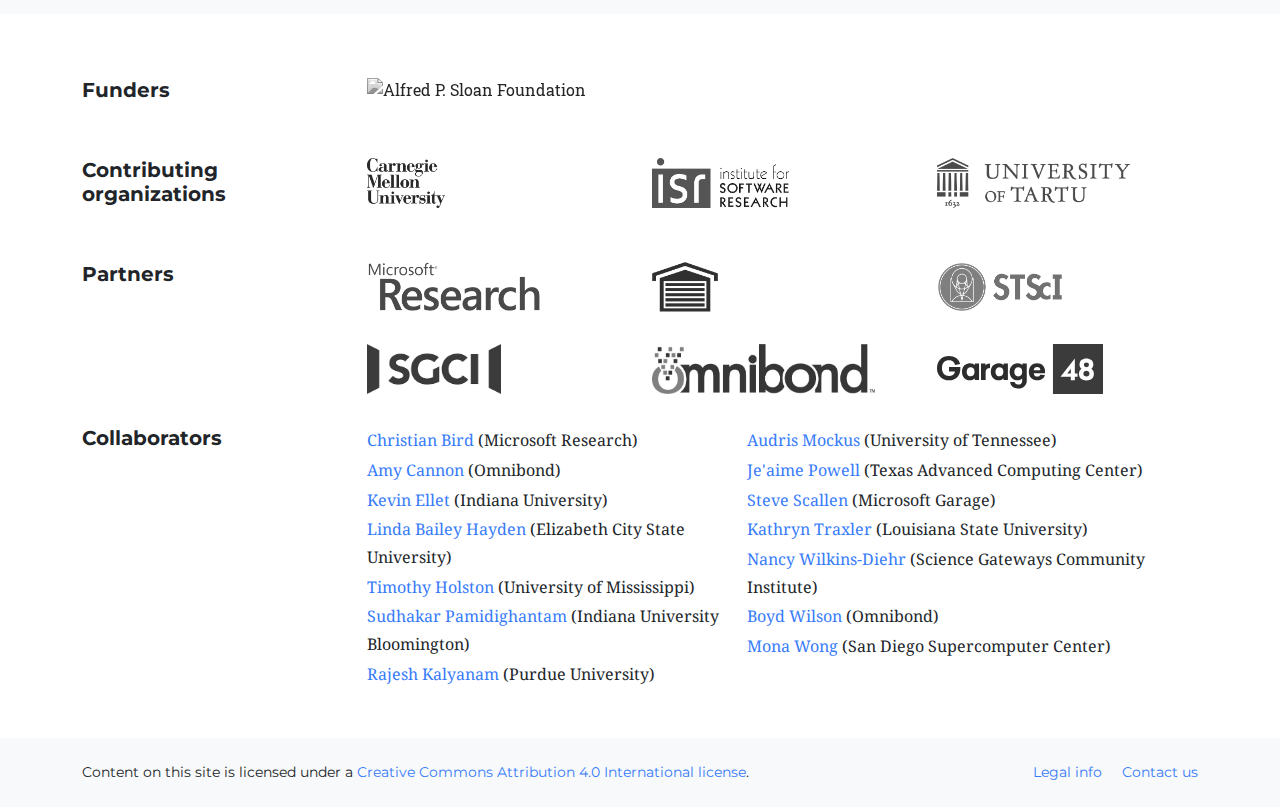
==== commit 858921bd: "added second example timeline" ====
--- a/hackathon-planning-kit/index.html
+++ b/hackathon-planning-kit/index.html
@@ -118,33 +118,65 @@
                             <p class="text-center text-muted text-padding-lr"><i>This timeline shows an example for a medium sized hackathon (between 100 and 150 participants) which aimed to attract entrepreneurs and foster innovative projects that can become successful businesses.</i></p>
                             <ul class="example-list">
                                 <li class="example-list-item">
+                                    <p class="example-list-item-header">4 months before the hackathon</p>
+                                    <p class="example-list-item-text text-muted"><a data-toggle="modal" href="#decisionsModal1"><b>Goal:</b></a> Fostering the regional development of the start-up ecosystem related to the cyber security domain.</p>
+                                    <p class="example-list-item-text text-muted"><a data-toggle="modal" href="#decisionsModal2"><b>Theme:</b></a> Cyber security</p>
+                                    <p class="example-list-item-text text-muted"><a data-toggle="modal" href="#decisionsModal3"><b>Competition / cooperation:</b></a> Decision for a competition style event. Teams can win prizes ranging from tech gadgets to start-up coaching and participation in accelerator programs.</p>
+                                    <p class="example-list-item-text text-muted"><a data-toggle="modal" href="#decisionsModal10"><b>Agenda:</b></a> Discussion about and decision for tentative date, location and preliminary agenda draft including start and end times, checkpoints, final pitch presentation and award ceremony.</p>
+                                    <p class="example-list-item-text text-muted"><a data-toggle="modal" href="#decisionsModal5"><b>Participant recruitment:</b></a> Creation of an information hub. Contacting local universities, start-up hubs, tech companies, accelerator programs and government agencies to spread news about the event through their networks. Start of the social-media campaign.</p>
+                                    <p class="example-list-item-text text-muted"><a data-toggle="modal" href="#decisionsModal4"><b>Stakeholder involvement:</b></a> Discussing with representatives of aforementioned groups about their interest in the event and invitation to participate as mentors, give thematic talks and provide sponsorship and prizes.</p>
+                                </li>
+                                <li class="example-list-item">
                                     <p class="example-list-item-header">3 months before the hackathon</p>
-                                    <p class="example-list-item-text text-muted"><b>Goal:</b> We talked with the organizers and planned...</p>
-                                    <p class="example-list-item-text text-muted"><b>Theme:</b> We then decided for a theme...</p>
-                                </li>
-                                <li class="example-list-item">
-                                    <p class="example-list-item-header">1 month before the hackathon</p>()
-                                    <p class="example-list-item-text text-muted">...</p>
+                                    <p class="example-list-item-text text-muted"><a data-toggle="modal" href="#decisionsModal5"><b>Participant recruitment:</b></a> Creation of an online form that covers participants’ contact details, their current profession and their projected role during the hackathon. Registration requires the payment of a small nominal fee that will be refunded after participation.</p>
+                                    <p class="example-list-item-text text-muted"><a data-toggle="modal" href="#decisionsModal8"><b>Ideation:</b></a> Decision for a pitch-style ideation process at the hackathon. Participants can indicate if they have a project idea for the hackathon and provide a short description as part of the registration form.</p>
+                                    <p class="example-list-item-text text-muted"><a data-toggle="modal" href="#decisionsModal11"><b>Mentoring:</b></a> Identification and invitation of a diverse group of individuals who can provide mentorship related to cyber security, various programming languages, design, entrepreneurship, marketing and others. Decision for a combination between mentor teams and individual on-demand support.</p>
+                                </li>
+                                <li class="example-list-item">
+                                    <p class="example-list-item-header">1 month before the hackathon</p>
+                                    <p class="example-list-item-text text-muted"><a data-toggle="modal" href="#decisionsModal7"><b>Duration / breaks:</b></a> 48-hour event starting in the afternoon of the first day and ending in the afternoon of the third day.</p>
+                                    <p class="example-list-item-text text-muted"><a data-toggle="modal" href="#decisionsModal9"><b>Team formation:</b></a> Teams will form around ideas. They cannot have less than 3 members, have to be of similar size and include individuals with diverse expertise and interests including cyber security, programming, design and entrepreneurship.</p>
+                                    <p class="example-list-item-text text-muted"><a data-toggle="modal" href="#decisionsModal4"><b>Stakeholder involvement:</b></a> Finalization of sponsor agreements including prizes and talks at the hackathon.</p>
+                                    <p class="example-list-item-text text-muted"><a data-toggle="modal" href="#decisionsModal5"><b>Participant recruitment:</b></a> 1-day competitive ideation events in three cities close to the main hackathon location during which participants can start working on ideas and form teams. Winners receive travel support for the main hackathon.</p>
                                 </li>
                                 <li class="example-list-item">
                                     <p class="example-list-item-header">1 week before the hackathon</p>
-                                    <p class="example-list-item-text text-muted">...</p>
+                                    <p class="example-list-item-text text-muted"><a data-toggle="modal" href="#decisionsModal10"><b>Agenda:</b></a> Adding final event agenda including thematic talks, trainings and talks by sponsors during each day to the information hub.</p>
+                                    <p class="example-list-item-text text-muted"><a data-toggle="modal" href="#decisionsModal8"><b>Ideation:</b></a> Adding information about the pitch procedure to the information hub.</p>
+                                    <p class="example-list-item-text text-muted"><a data-toggle="modal" href="#decisionsModal11"><b>Mentoring:</b></a> Introduction of mentors on the information hub.</p>
                                 </li>
                                 <li class="example-list-item">
                                     <p class="example-list-item-header">Hackathon day 1</p>
-                                    <p class="example-list-item-text text-muted">...</p>
+                                    <p class="example-list-item-text text-muted"><a data-toggle="modal" href="#decisionsModal10"><b>Agenda:</b></a> Welcoming words by the organizers, presentation of hackathon agenda including idea pitches, mandatory checkpoints for idea proposers, talks and trainings, expected outcome (pitch presentation) and jury. Reiteration of information hub and contact details for organizers and mentors.</p>
+                                    <p class="example-list-item-text text-muted"><a data-toggle="modal" href="#decisionsModal4"><b>Stakeholder involvement:</b></a> Introduction of sponsors and supporting individuals and institutions.</p>
+                                    <p class="example-list-item-text text-muted"><a data-toggle="modal" href="#decisionsModal11"><b>Mentoring:</b></a> Introduction of mentors, their area of expertise and their role during the hackathon.</p>
+                                    <p class="example-list-item-text text-muted"><a data-toggle="modal" href="#decisionsModal8"><b>Ideation:</b></a> Participants pitch ideas in front of organizers, mentors and other participants including information about which expertise they perceive to be required. Everyone can pitch. Not only participants that submitted ideas through the registration form.</p>
+                                    <p class="example-list-item-text text-muted"><a data-toggle="modal" href="#decisionsModal9"><b>Team formation:</b></a> Ideas are written on large sheets of paper that idea proposers hang on the walls in the foyer of the hackathon venue. Participants that did not pitch ideas go around and talk to idea proposers, discuss their expertise and voice their interest. Idea proposers select suitable team members based on interest and expertise. Ideas that do not gain sufficient interest by other participants are abandoned and the proposers of these ideas join other teams.</p>
+                                    <p class="example-list-item-text text-muted"><a data-toggle="modal" href="#decisionsModal10"><b>Agenda:</b></a> Idea proposers present their teams. Quick check by the organizers if the teams are of roughly equal size and if all teams have sufficient expertise to start working on their projects. Teams start hacking.</p>
+                                    <p class="example-list-item-text text-muted"><a data-toggle="modal" href="#decisionsModal11"><b>Mentoring:</b></a> Mentors meet and form teams with diverse expertise. Each mentor team is assigned to a group of hackathon teams that they support during the hackathon. Mentors focus on their teams but also support others if necessary.</p>
                                 </li>
                                 <li class="example-list-item">
                                     <p class="example-list-item-header">Hackathon day 2</p>
-                                    <p class="example-list-item-text text-muted">...</p>
+                                    <p class="example-list-item-text text-muted"><a data-toggle="modal" href="#decisionsModal10"><b>Agenda:</b></a> Idea proposers present their progress in front of organizers and mentors at the beginning of the day (1st mandatory checkpoint).</p>
+                                    <p class="example-list-item-text text-muted"><a data-toggle="modal" href="#decisionsModal11"><b>Mentoring:</b></a> Mentors meet, discuss potential difficulties that certain teams face and decide for mentors with related expertise to support them.</p>
+                                    <p class="example-list-item-text text-muted"><a data-toggle="modal" href="#decisionsModal4"><b>Stakeholder involvement:</b></a> Thematic talk before lunch time.</p>
+                                    <p class="example-list-item-text text-muted"><a data-toggle="modal" href="#decisionsModal10"><b>Agenda:</b></a> First pitch training for idea proposers shortly before next checkpoint.</p>
+                                    <p class="example-list-item-text text-muted"><a data-toggle="modal" href="#decisionsModal10"><b>Agenda:</b></a> Idea proposers present their progress in front of organizers and mentors at the end of the day (2nd mandatory checkpoint).</p>
+                                    <p class="example-list-item-text text-muted"><a data-toggle="modal" href="#decisionsModal11"><b>Mentoring:</b></a> Mentors meet, discuss potential difficulties that certain teams face and decide for mentors with related expertise to support them.</p>
                                 </li>
                                 <li class="example-list-item">
                                     <p class="example-list-item-header">Hackathon day 3</p>
-                                    <p class="example-list-item-text text-muted">...</p>
+                                    <p class="example-list-item-text text-muted"><a data-toggle="modal" href="#decisionsModal10"><b>Agenda:</b></a> Idea proposers present their progress in front of organizers and mentors at the beginning of the day (3rd mandatory checkpoint).</p>
+                                    <p class="example-list-item-text text-muted"><a data-toggle="modal" href="#decisionsModal11"><b>Mentoring:</b></a> Mentors meet, discuss potential difficulties that certain teams face and decide for mentors with related expertise to support them.</p>
+                                    <p class="example-list-item-text text-muted"><a data-toggle="modal" href="#decisionsModal10"><b>Agenda:</b></a> Second pitch training for idea proposers before lunch time.</p>
+                                    <p class="example-list-item-text text-muted"><a data-toggle="modal" href="#decisionsModal10"><b>Agenda:</b></a> Third and final pitch training for idea proposers a few hours before the final pitches.</p>
+                                    <p class="example-list-item-text text-muted"><a data-toggle="modal" href="#decisionsModal10"><b>Agenda:</b></a> Final pitches of idea proposers in front of all participatnts, jury, organizers, mentors and online audience (live stream).</p>
+                                    <p class="example-list-item-text text-muted"><a data-toggle="modal" href="#decisionsModal3"><b>Competition / cooperation:</b></a> Online voting for audience favorite, jury decision and award ceremony.</p>
+                                    <p class="example-list-item-text text-muted"><a data-toggle="modal" href="#decisionsModal7"><b>Duration / breaks:</b></a> Group pictures, networking, end of the hackathon and departure.</p>
                                 </li>
                                 <li class="example-list-item">
                                     <p class="example-list-item-header">After the hackathon</p>
-                                    <p class="example-list-item-text text-muted">...</p> <!-- prizes, follow-up with winning teams -->
+                                    <p class="example-list-item-text text-muted"><a data-toggle="modal" href="#decisionsModal12"><b>Continuity planning:</b></a> Organizers share summary of the hackathon on information hub, connect interested teams with stakeholders and periodically contact winning teams about their progress.</p>
                                 </li>
                             </ul>
                         </div>
@@ -159,7 +191,7 @@
                                     <p class="example-list-item-header">4 months before the hackathon</p>
                                     <p class="example-list-item-text text-muted"><a data-toggle="modal" href="#decisionsModal1"><b>Goal:</b></a> Formation of a community around a novel data resource which contains a virtually complete collection of all open source projects around the world.</p>
                                     <p class="example-list-item-text text-muted"><a data-toggle="modal" href="#decisionsModal2"><b>Theme:</b></a> Development of research ideas and initial prototypes that utilize the resource.</p>
-                                    <p class="example-list-item-text text-muted"><a data-toggle="modal" href="#decisionsModal3"><b>Competition / cooperation:</b></a> Cooperation style event that focuses on joint exploration of the resource.</p>
+                                    <p class="example-list-item-text text-muted"><a data-toggle="modal" href="#decisionsModal3"><b>Competition / cooperation:</b></a> Decision for a cooperation style event that focuses on joint exploration of the resource.</p>
                                     <p class="example-list-item-text text-muted"><a data-toggle="modal" href="#decisionsModal10"><b>Agenda:</b></a> Discussion about and decision for tentative date and location.</p>
                                     <p class="example-list-item-text text-muted"><a data-toggle="modal" href="#decisionsModal5"><b>Participant recruitment:</b></a> Identification of key individuals in industry, universities and scientific communities that could benefit from the resource and that can support the recruitment of individuals that would be interested in and would benefit from using the resource.</p>
                                     <p class="example-list-item-text text-muted"><a data-toggle="modal" href="#decisionsModal4"><b>Stakeholder involvement:</b></a> Discussions with these key individuals as well as developers and maintainers of similar resources about their interest in the resource.</p>
@@ -716,7 +748,7 @@
             <div class="container">
                 <div class="row align-items-center">
                     <div class="col-lg-8 text-lg-left">
-                        <span class="fa-2x float-left mr-3"><a class="logo" href="https://github.com/herbsleb-group/hackathon-planning-kit" target="_blank"><i class="fab fa-github"></i></a> <i class="fab fa-creative-commons"></i> <i class="fab fa-creative-commons-by"></i></span>
+                        <span class="fa-2x float-left mr-3"><a class="logo" href="https://github.com/herbsleb-group/herbsleb-group.github.io" target="_blank"><i class="fab fa-github"></i></a> <i class="fab fa-creative-commons"></i> <i class="fab fa-creative-commons-by"></i></span>
                         <span>Content on this site is licensed under a <a href="https://creativecommons.org/licenses/by/4.0/" target="_blank">Creative Commons Attribution 4.0 International license</a>.</span>
                     </div>
                     <div class="col-lg-4 text-lg-right">
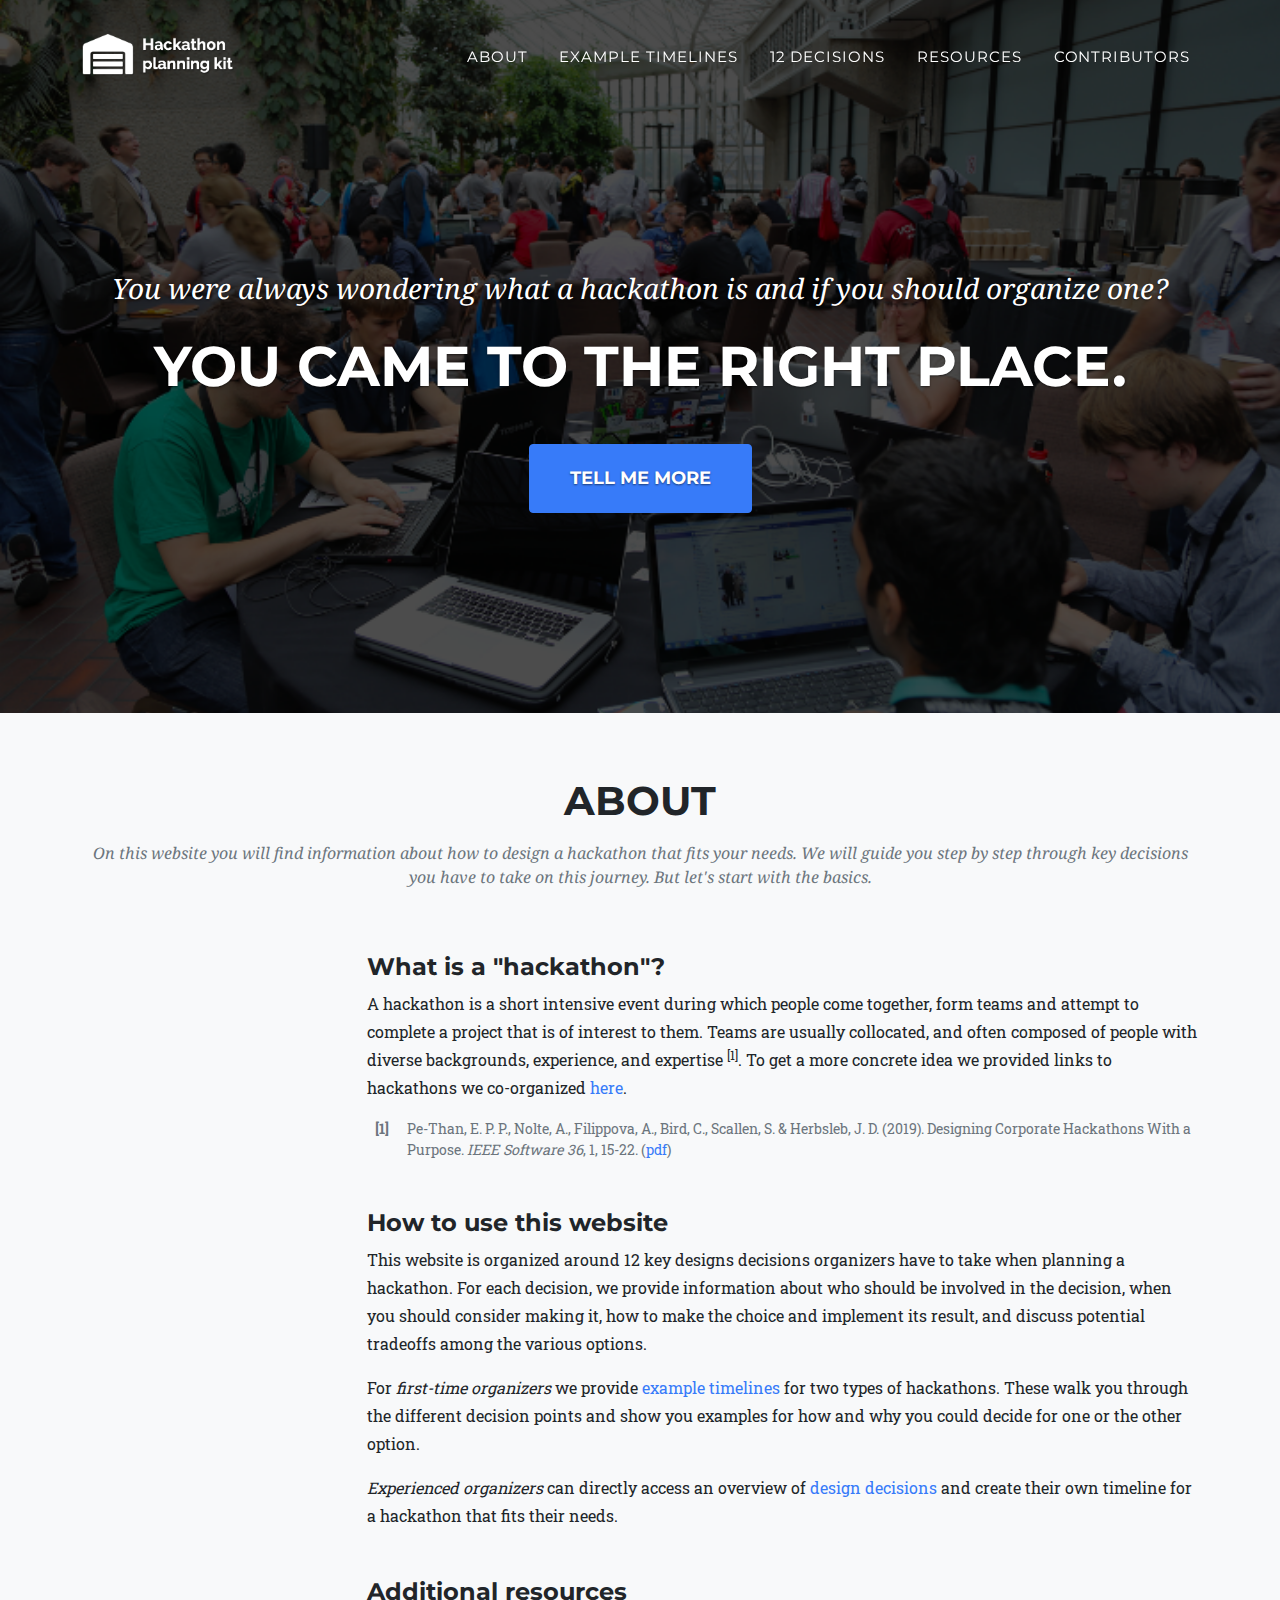
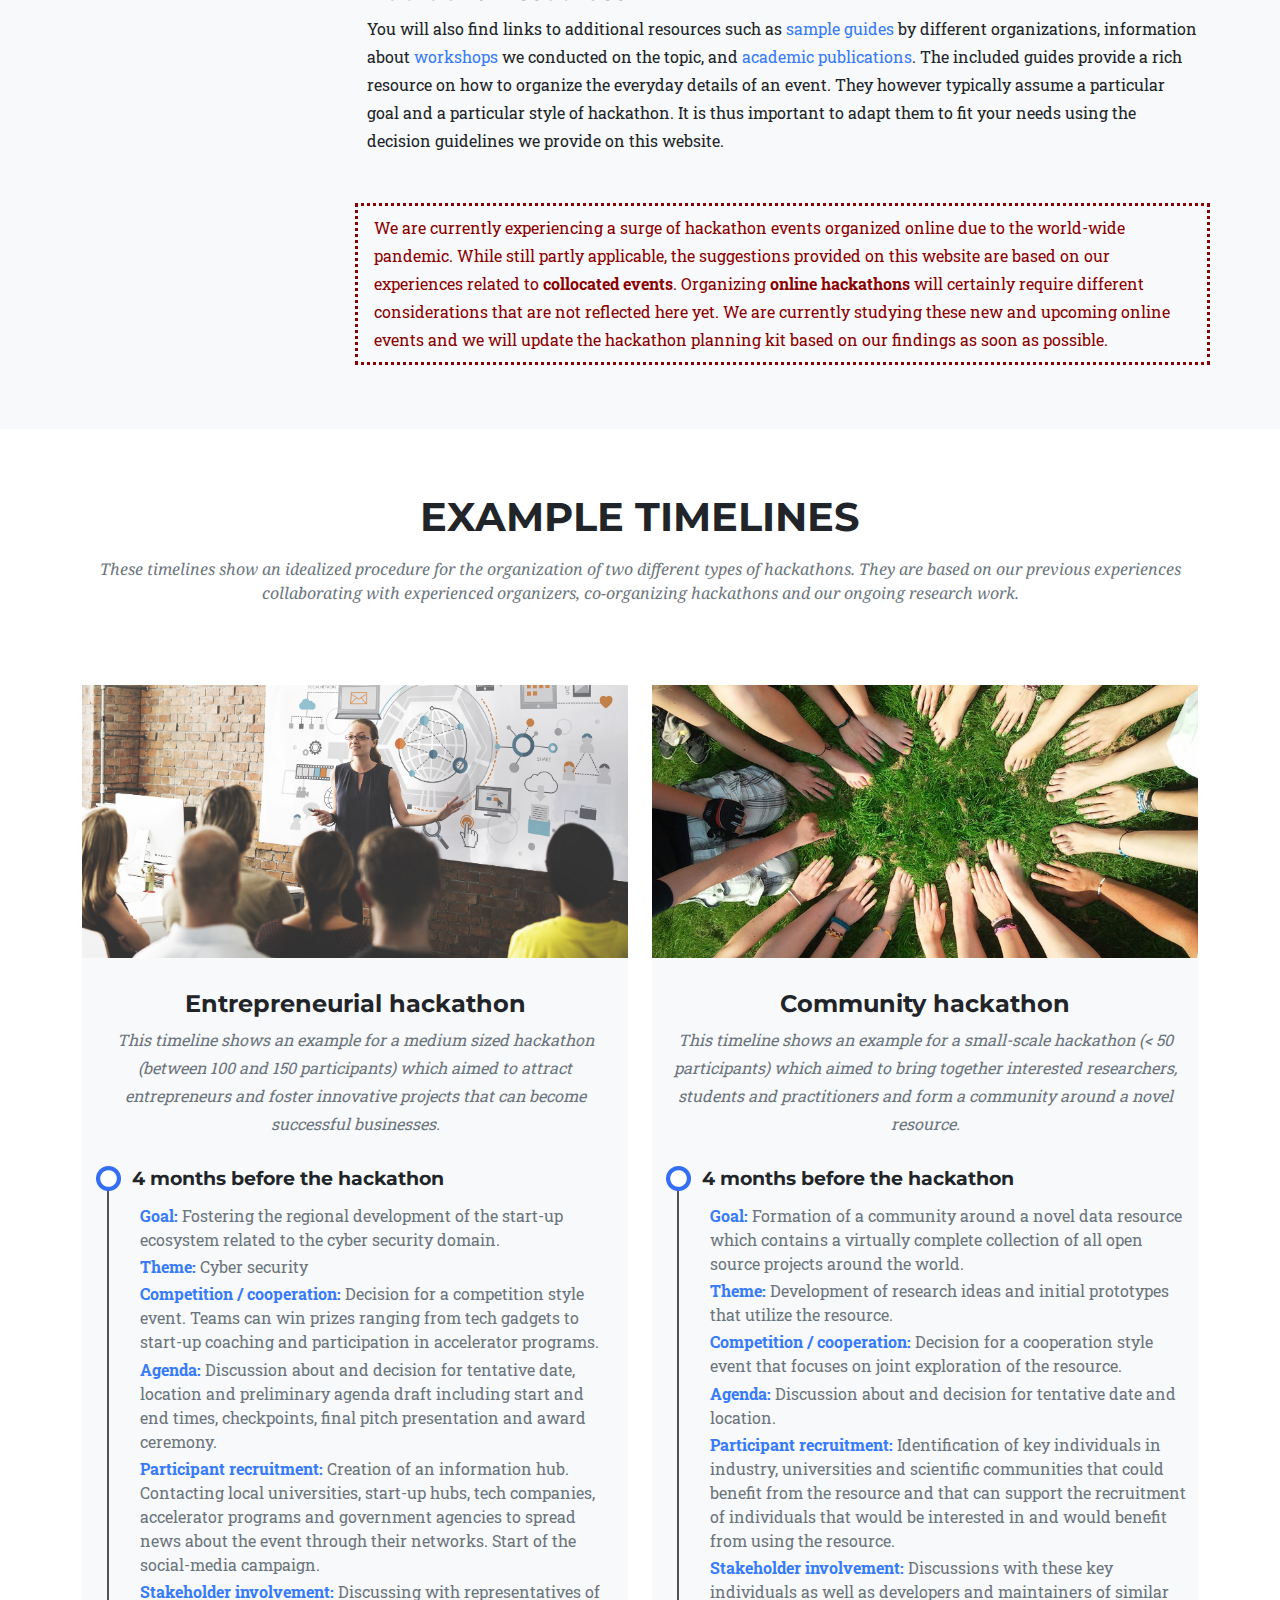
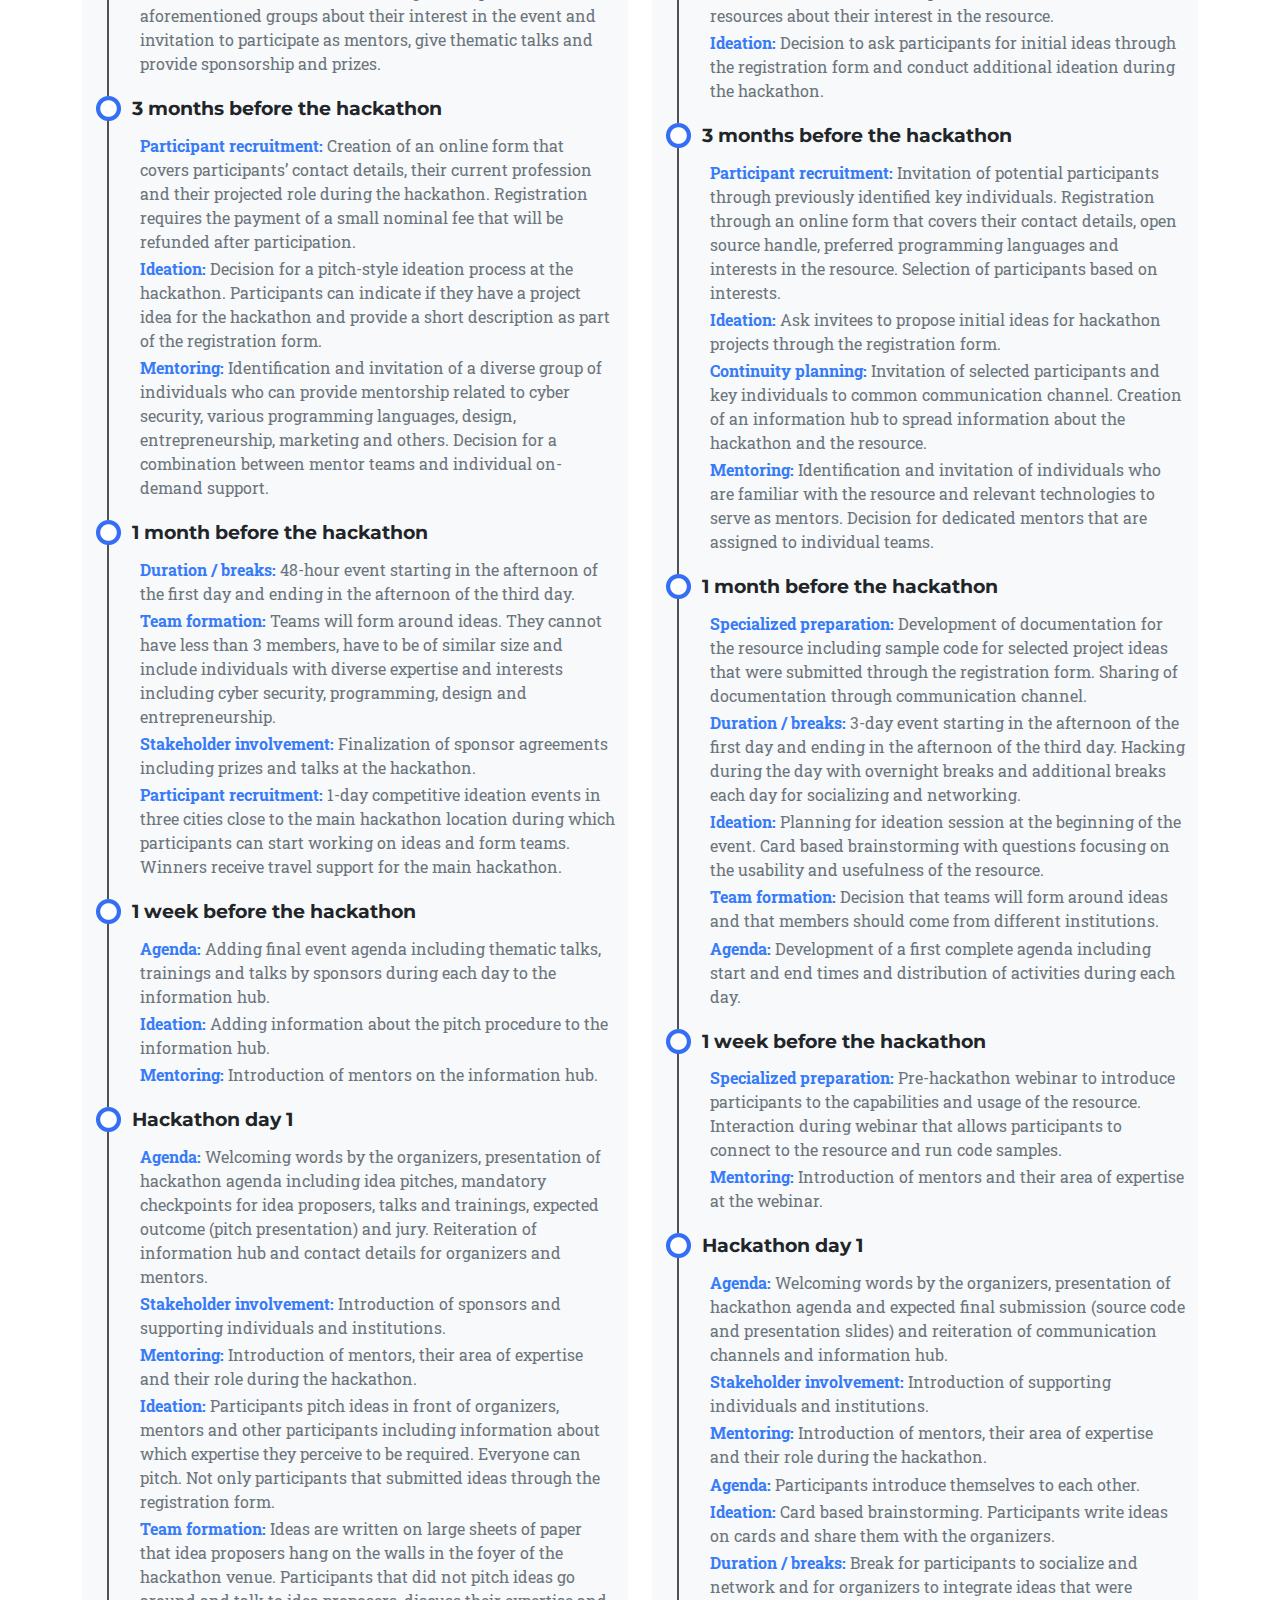
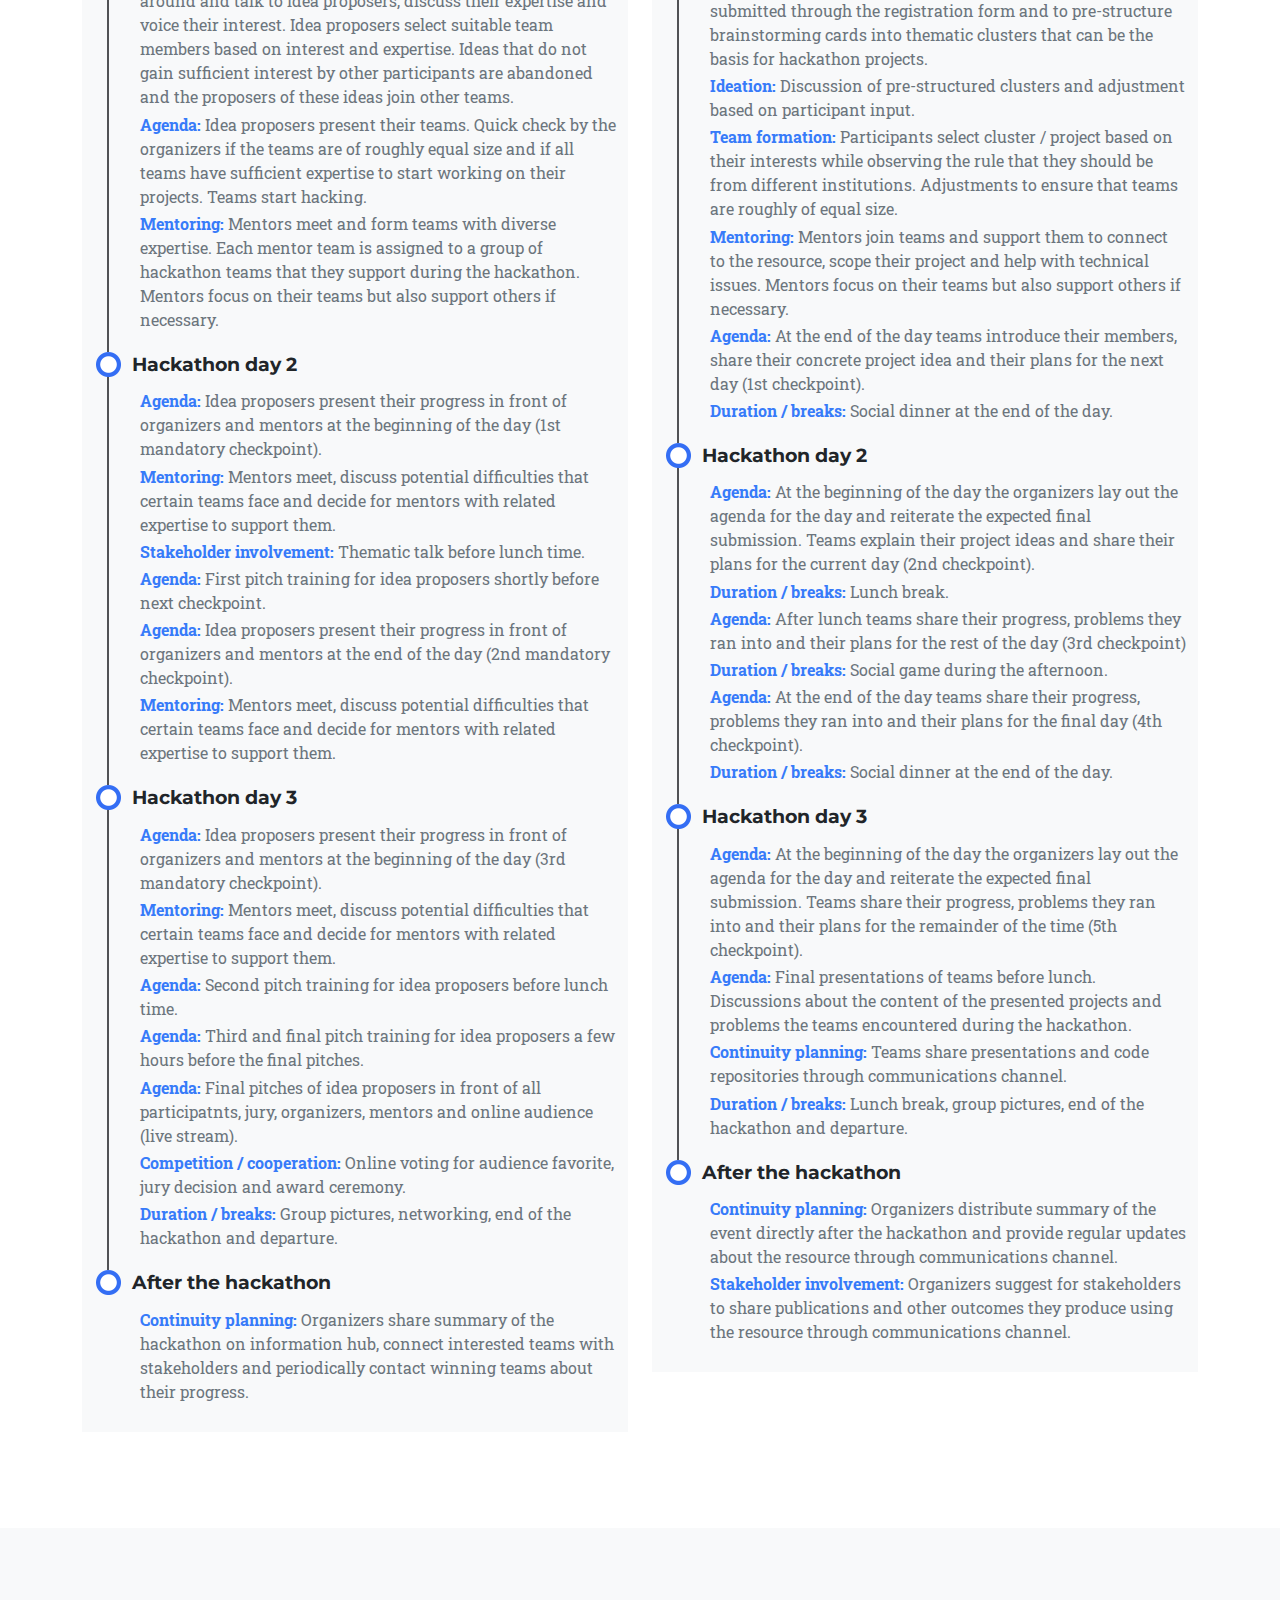
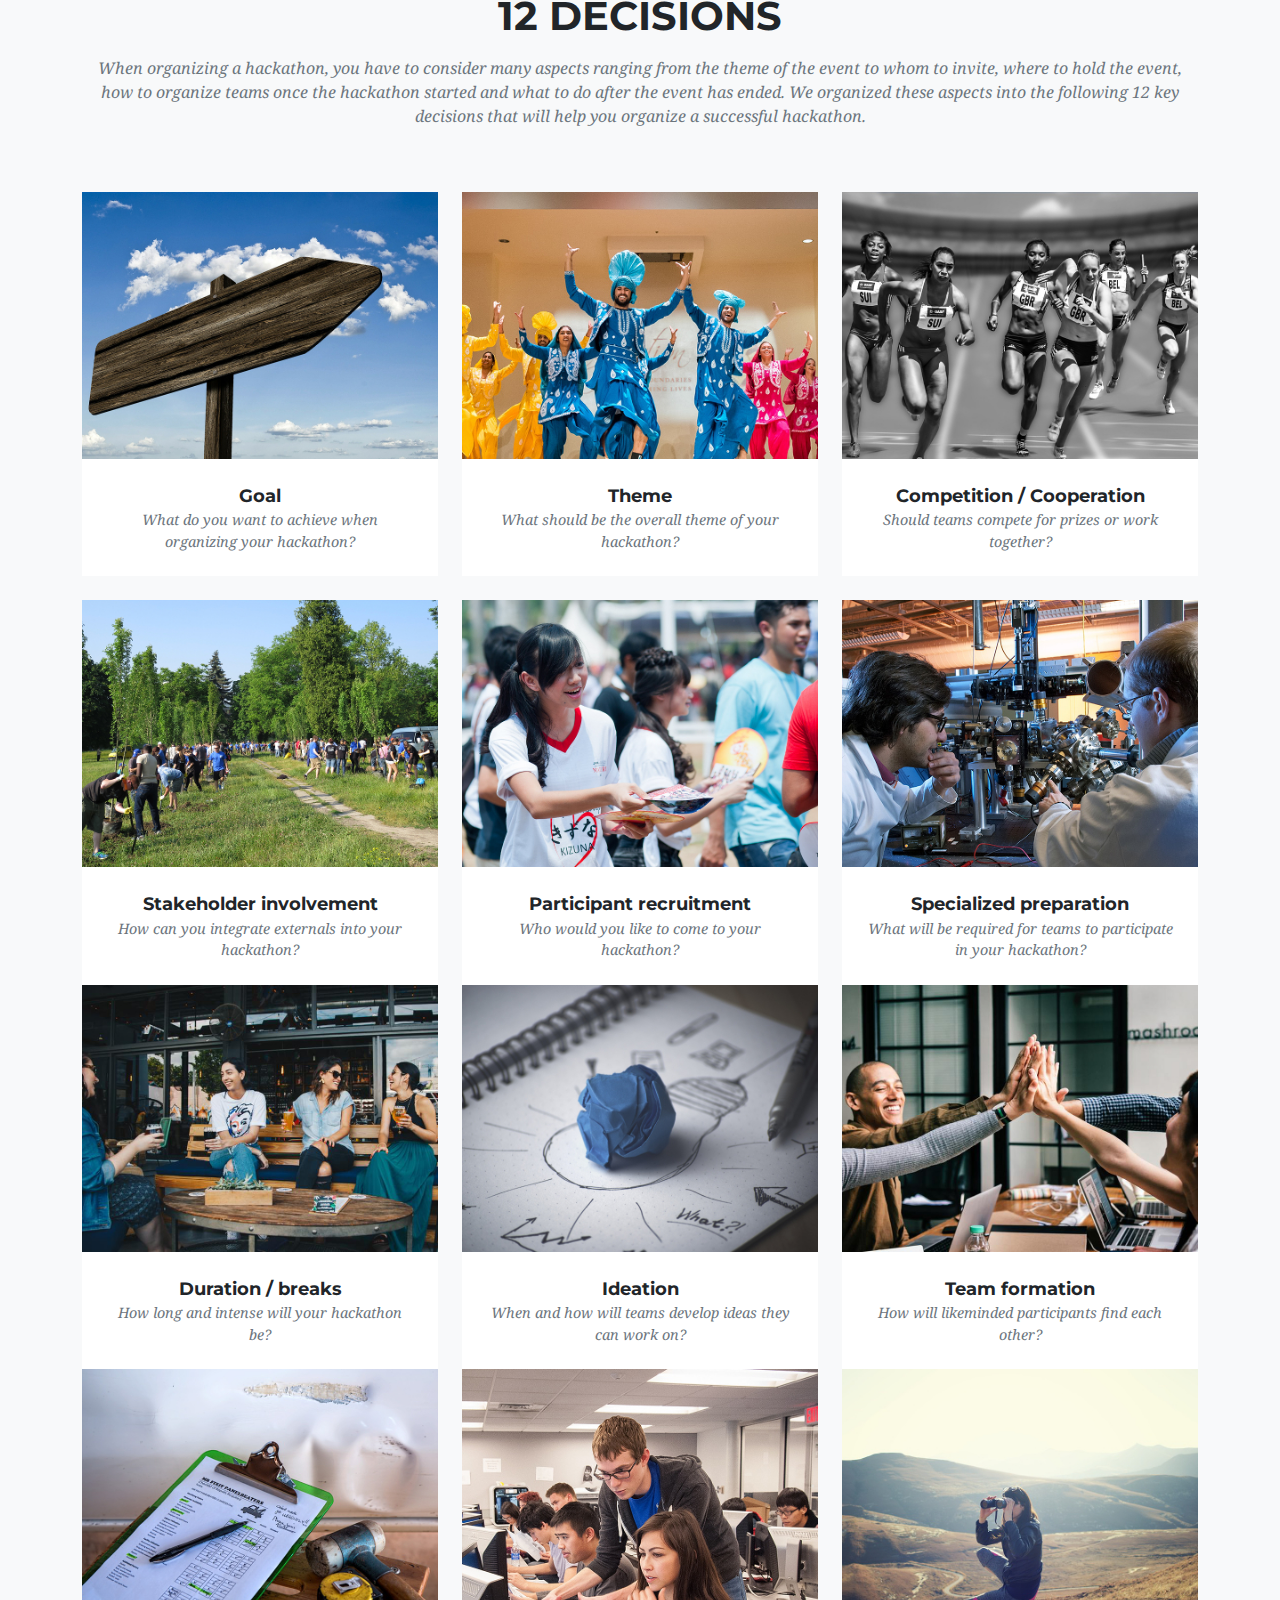
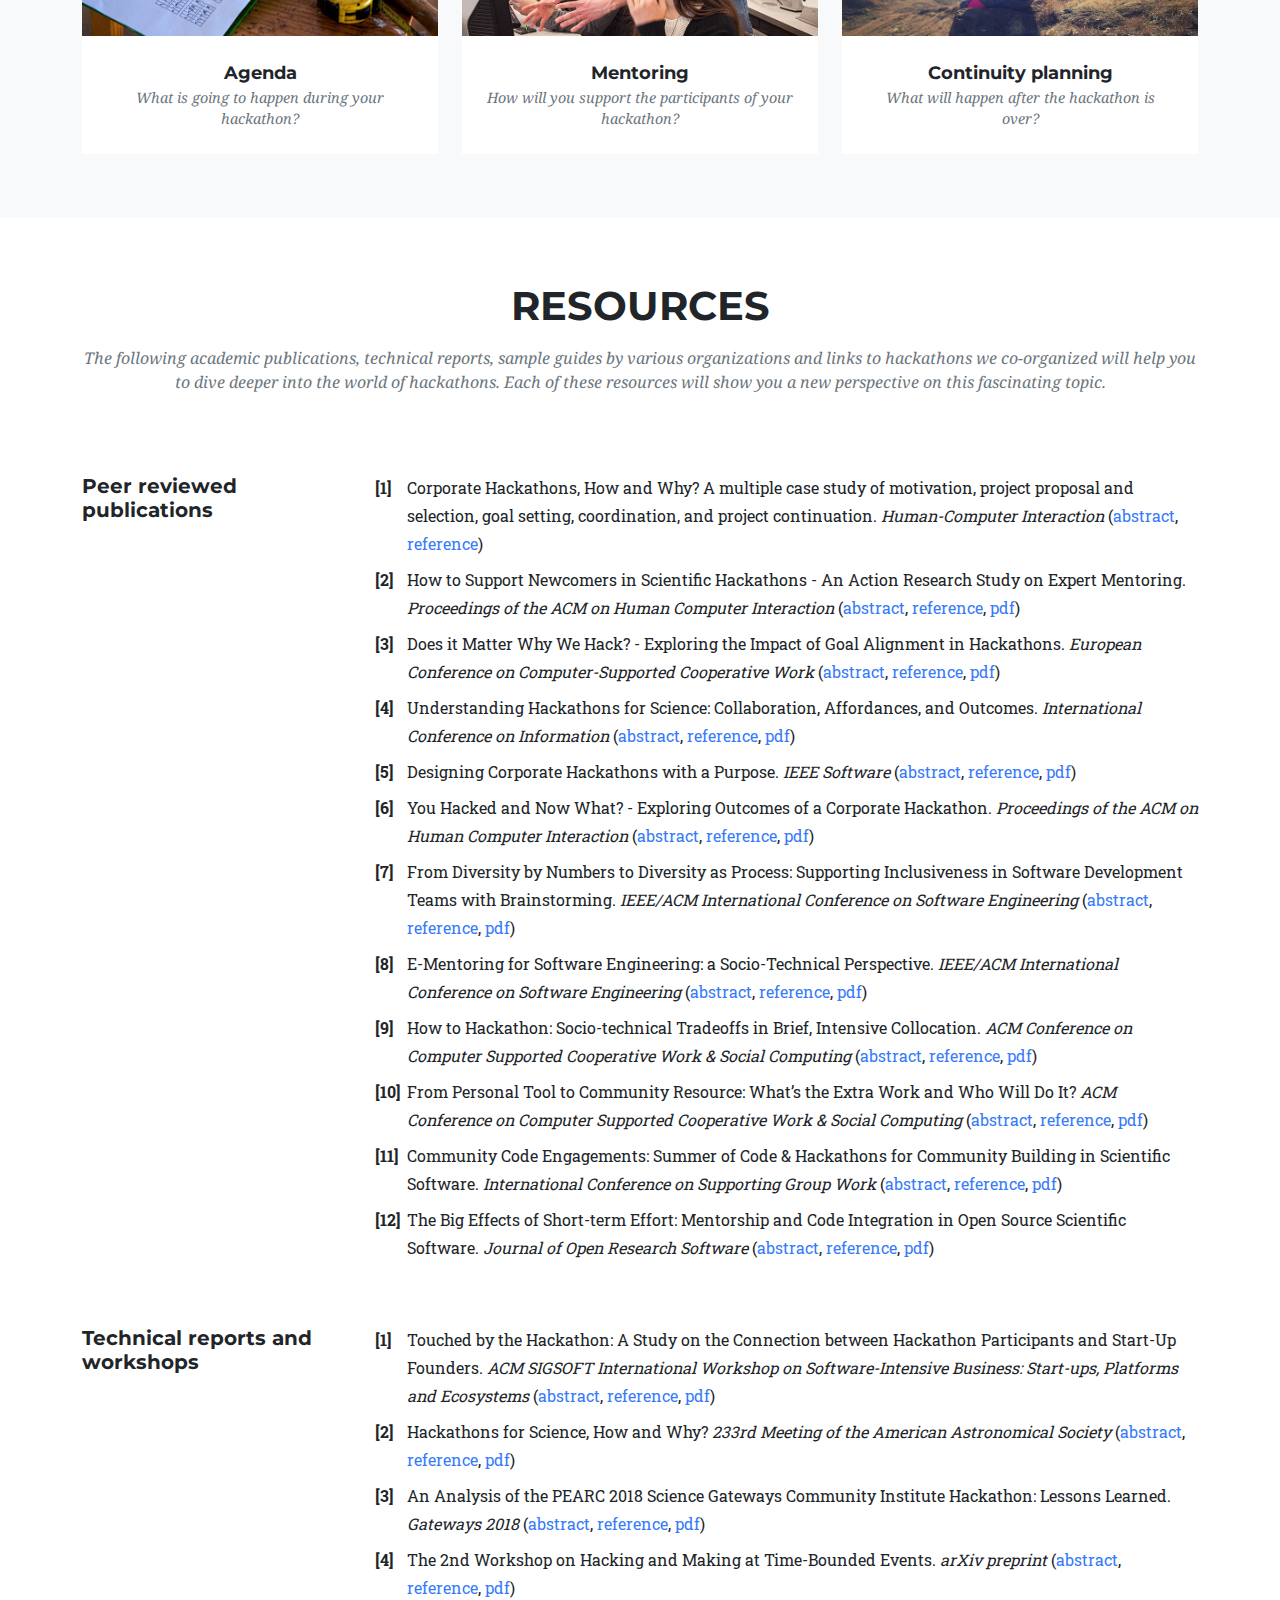
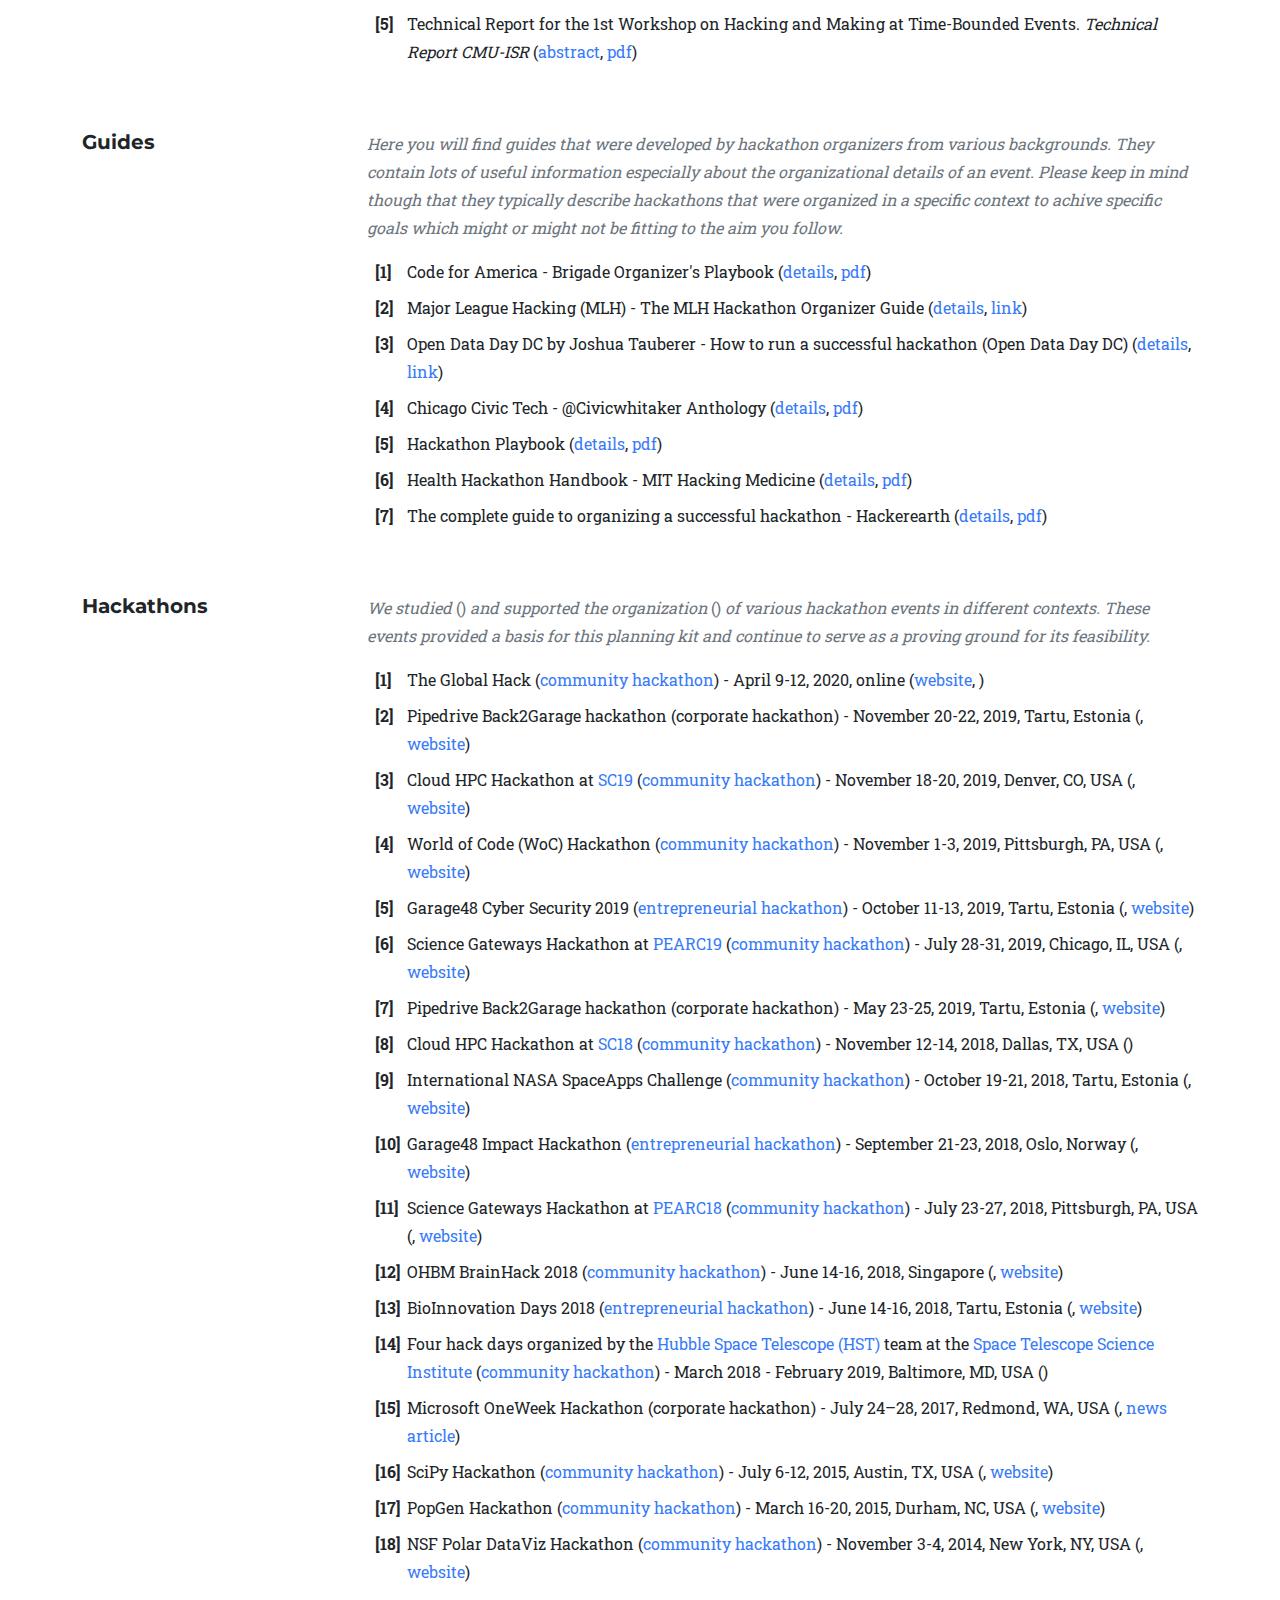
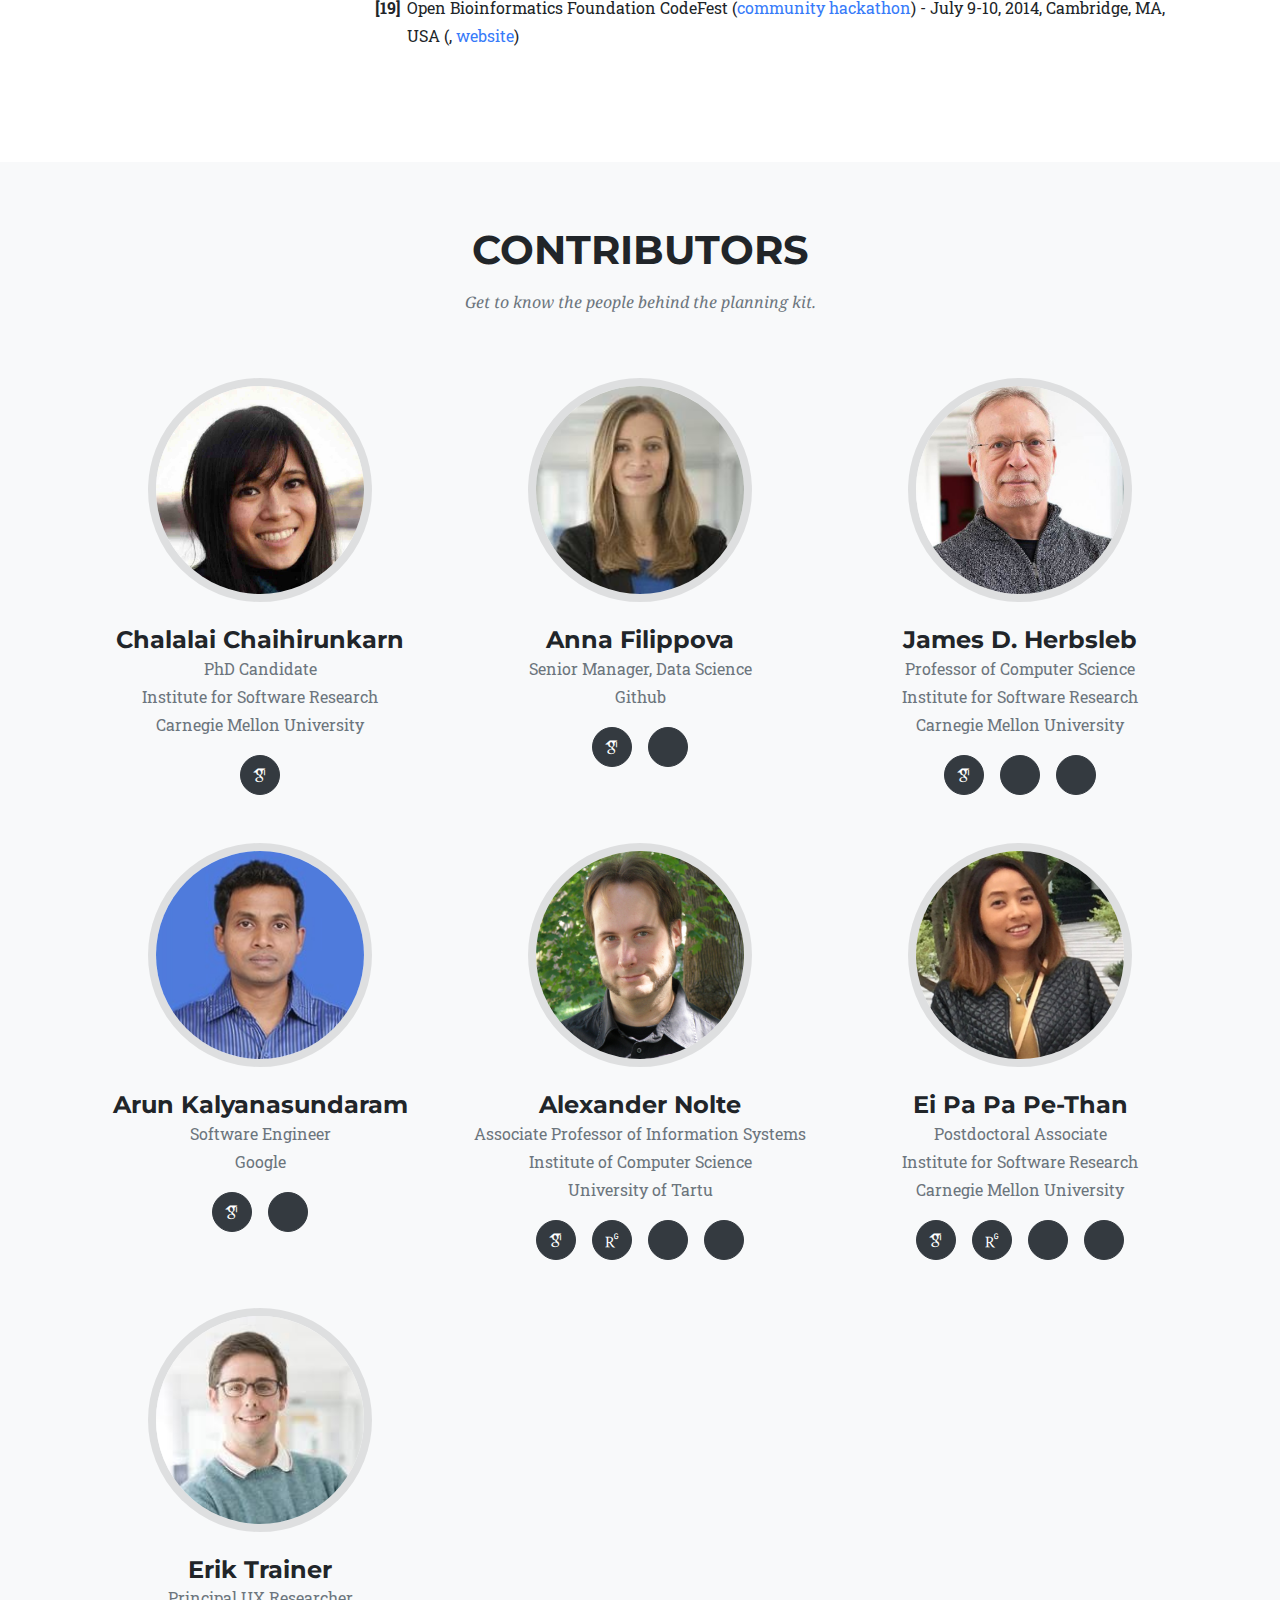
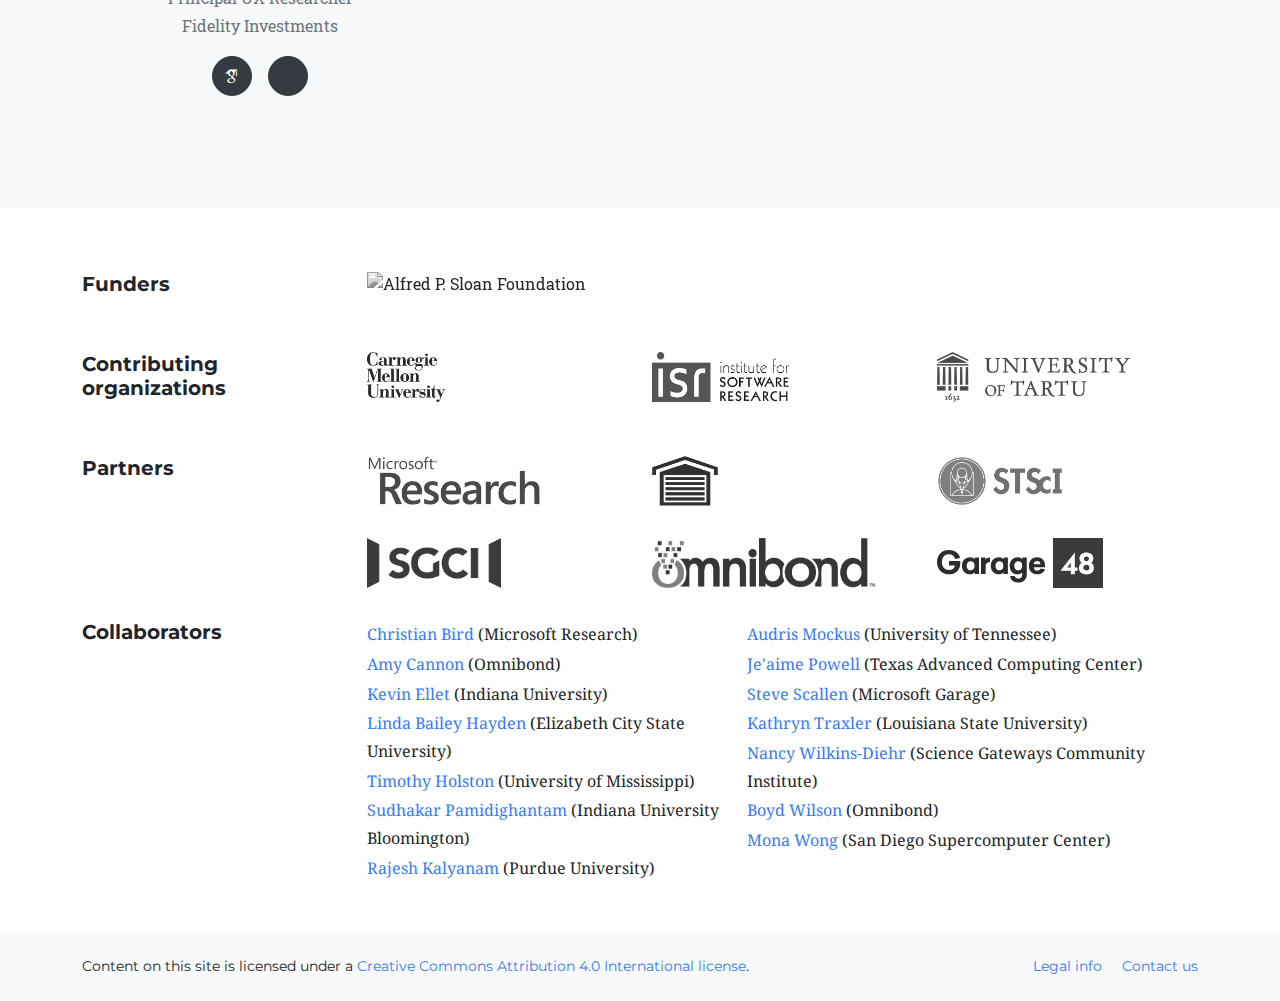
==== commit 4d50da61: "added warning" ====
--- a/hackathon-planning-kit/index.html
+++ b/hackathon-planning-kit/index.html
@@ -92,13 +92,21 @@
                         <p><i>Experienced organizers</i> can directly access an overview of <a class="js-scroll-trigger" href="#decisions">design decisions</a> and create their own timeline for a hackathon that fits their needs.</p>
                     </div>
                 </div>
-                <div class="row">
+                <div class="row space2x">
                     <div class="col-md-3 text-center space">
                         <span class="fa-stack fa-4x"><i class="fas fa-circle fa-stack-2x text-primary"></i><i class="fas fa-cogs fa-stack-1x fa-inverse"></i></span>
                     </div>
                     <div class="col-md-9">
                         <h4 class="my-9">Additional resources</h4>
                         <p>You will also find links to additional resources such as <a class="js-scroll-trigger" href="#guides">sample guides</a> by different organizations, information about <a class="js-scroll-trigger" href="#workshops">workshops</a> we conducted on the topic, and <a class="js-scroll-trigger" href="#academic-publications">academic publications</a>. The included guides provide a rich resource on how to organize the everyday details of an event. They however typically assume a particular goal and a particular style of hackathon. It is thus important to adapt them to fit your needs using the decision guidelines we provide on this website.</p>
+                    </div>
+                </div>
+                <div class="row warning">
+                    <div class="col-md-3 text-center space">
+                        <span class="fa-stack fa-4x"><i class="fas fa-exclamation-triangle"></i></span>
+                    </div>
+                    <div class="col-md-9 warning-border">
+                        <p class="warning-content">We are currently experiencing a surge of hackathon events organized online due to the world-wide pandemic. While still partly applicable, the suggestions provided on this website are based on our experiences related to <b>collocated events</b>. Organizing <b>online hackathons</b> will certainly require different considerations that are not reflected here yet. We are currently studying these new and upcoming online events and we will update the hackathon planning kit based on our findings as soon as possible.
                     </div>
                 </div>
             </div>            
--- a/hackathon-planning-kit/css/styles.css
+++ b/hackathon-planning-kit/css/styles.css
@@ -5500,6 +5500,20 @@
   overflow-y: auto;
 }
 
+.warning {
+  color: darkred;
+}
+.warning-border {
+  padding-top: 0.5rem;
+  padding-bottom: 0.5rem;
+  padding-left: 1rem;
+  padding-right: 1rem;
+  border: 3px dotted darkred;
+}
+.warning-content {
+  margin-bottom: 0 !important;
+}
+
 .modal {
   position: fixed;
   top: 0;
@@ -5682,492 +5696,6 @@
   .modal-xl {
     max-width: 1140px;
   }
-}
-.tooltip {
-  position: absolute;
-  z-index: 1070;
-  display: block;
-  margin: 0;
-  font-family: "Roboto Slab", -apple-system, BlinkMacSystemFont, "Segoe UI", Roboto, "Helvetica Neue", Arial, sans-serif, "Apple Color Emoji", "Segoe UI Emoji", "Segoe UI Symbol", "Noto Color Emoji";
-  font-style: normal;
-  font-weight: 400;
-  line-height: 1.5;
-  text-align: left;
-  text-align: start;
-  text-decoration: none;
-  text-shadow: none;
-  text-transform: none;
-  letter-spacing: normal;
-  word-break: normal;
-  word-spacing: normal;
-  white-space: normal;
-  line-break: auto;
-  font-size: 0.875rem;
-  word-wrap: break-word;
-  opacity: 0;
-}
-.tooltip.show {
-  opacity: 0.9;
-}
-.tooltip .arrow {
-  position: absolute;
-  display: block;
-  width: 0.8rem;
-  height: 0.4rem;
-}
-.tooltip .arrow::before {
-  position: absolute;
-  content: "";
-  border-color: transparent;
-  border-style: solid;
-}
-
-.bs-tooltip-top, .bs-tooltip-auto[x-placement^=top] {
-  padding: 0.4rem 0;
-}
-.bs-tooltip-top .arrow, .bs-tooltip-auto[x-placement^=top] .arrow {
-  bottom: 0;
-}
-.bs-tooltip-top .arrow::before, .bs-tooltip-auto[x-placement^=top] .arrow::before {
-  top: 0;
-  border-width: 0.4rem 0.4rem 0;
-  border-top-color: #000;
-}
-
-.bs-tooltip-right, .bs-tooltip-auto[x-placement^=right] {
-  padding: 0 0.4rem;
-}
-.bs-tooltip-right .arrow, .bs-tooltip-auto[x-placement^=right] .arrow {
-  left: 0;
-  width: 0.4rem;
-  height: 0.8rem;
-}
-.bs-tooltip-right .arrow::before, .bs-tooltip-auto[x-placement^=right] .arrow::before {
-  right: 0;
-  border-width: 0.4rem 0.4rem 0.4rem 0;
-  border-right-color: #000;
-}
-
-.bs-tooltip-bottom, .bs-tooltip-auto[x-placement^=bottom] {
-  padding: 0.4rem 0;
-}
-.bs-tooltip-bottom .arrow, .bs-tooltip-auto[x-placement^=bottom] .arrow {
-  top: 0;
-}
-.bs-tooltip-bottom .arrow::before, .bs-tooltip-auto[x-placement^=bottom] .arrow::before {
-  bottom: 0;
-  border-width: 0 0.4rem 0.4rem;
-  border-bottom-color: #000;
-}
-
-.bs-tooltip-left, .bs-tooltip-auto[x-placement^=left] {
-  padding: 0 0.4rem;
-}
-.bs-tooltip-left .arrow, .bs-tooltip-auto[x-placement^=left] .arrow {
-  right: 0;
-  width: 0.4rem;
-  height: 0.8rem;
-}
-.bs-tooltip-left .arrow::before, .bs-tooltip-auto[x-placement^=left] .arrow::before {
-  left: 0;
-  border-width: 0.4rem 0 0.4rem 0.4rem;
-  border-left-color: #000;
-}
-
-.tooltip-inner {
-  max-width: 200px;
-  padding: 0.25rem 0.5rem;
-  color: #fff;
-  text-align: center;
-  background-color: #000;
-  border-radius: 0.25rem;
-}
-
-.popover {
-  position: absolute;
-  top: 0;
-  left: 0;
-  z-index: 1060;
-  display: block;
-  max-width: 276px;
-  font-family: "Roboto Slab", -apple-system, BlinkMacSystemFont, "Segoe UI", Roboto, "Helvetica Neue", Arial, sans-serif, "Apple Color Emoji", "Segoe UI Emoji", "Segoe UI Symbol", "Noto Color Emoji";
-  font-style: normal;
-  font-weight: 400;
-  line-height: 1.5;
-  text-align: left;
-  text-align: start;
-  text-decoration: none;
-  text-shadow: none;
-  text-transform: none;
-  letter-spacing: normal;
-  word-break: normal;
-  word-spacing: normal;
-  white-space: normal;
-  line-break: auto;
-  font-size: 0.875rem;
-  word-wrap: break-word;
-  background-color: #fff;
-  background-clip: padding-box;
-  border: 1px solid rgba(0, 0, 0, 0.2);
-  border-radius: 0.3rem;
-}
-.popover .arrow {
-  position: absolute;
-  display: block;
-  width: 1rem;
-  height: 0.5rem;
-  margin: 0 0.3rem;
-}
-.popover .arrow::before, .popover .arrow::after {
-  position: absolute;
-  display: block;
-  content: "";
-  border-color: transparent;
-  border-style: solid;
-}
-
-.bs-popover-top, .bs-popover-auto[x-placement^=top] {
-  margin-bottom: 0.5rem;
-}
-.bs-popover-top > .arrow, .bs-popover-auto[x-placement^=top] > .arrow {
-  bottom: calc(-0.5rem - 1px);
-}
-.bs-popover-top > .arrow::before, .bs-popover-auto[x-placement^=top] > .arrow::before {
-  bottom: 0;
-  border-width: 0.5rem 0.5rem 0;
-  border-top-color: rgba(0, 0, 0, 0.25);
-}
-.bs-popover-top > .arrow::after, .bs-popover-auto[x-placement^=top] > .arrow::after {
-  bottom: 1px;
-  border-width: 0.5rem 0.5rem 0;
-  border-top-color: #fff;
-}
-
-.bs-popover-right, .bs-popover-auto[x-placement^=right] {
-  margin-left: 0.5rem;
-}
-.bs-popover-right > .arrow, .bs-popover-auto[x-placement^=right] > .arrow {
-  left: calc(-0.5rem - 1px);
-  width: 0.5rem;
-  height: 1rem;
-  margin: 0.3rem 0;
-}
-.bs-popover-right > .arrow::before, .bs-popover-auto[x-placement^=right] > .arrow::before {
-  left: 0;
-  border-width: 0.5rem 0.5rem 0.5rem 0;
-  border-right-color: rgba(0, 0, 0, 0.25);
-}
-.bs-popover-right > .arrow::after, .bs-popover-auto[x-placement^=right] > .arrow::after {
-  left: 1px;
-  border-width: 0.5rem 0.5rem 0.5rem 0;
-  border-right-color: #fff;
-}
-
-.bs-popover-bottom, .bs-popover-auto[x-placement^=bottom] {
-  margin-top: 0.5rem;
-}
-.bs-popover-bottom > .arrow, .bs-popover-auto[x-placement^=bottom] > .arrow {
-  top: calc(-0.5rem - 1px);
-}
-.bs-popover-bottom > .arrow::before, .bs-popover-auto[x-placement^=bottom] > .arrow::before {
-  top: 0;
-  border-width: 0 0.5rem 0.5rem 0.5rem;
-  border-bottom-color: rgba(0, 0, 0, 0.25);
-}
-.bs-popover-bottom > .arrow::after, .bs-popover-auto[x-placement^=bottom] > .arrow::after {
-  top: 1px;
-  border-width: 0 0.5rem 0.5rem 0.5rem;
-  border-bottom-color: #fff;
-}
-.bs-popover-bottom .popover-header::before, .bs-popover-auto[x-placement^=bottom] .popover-header::before {
-  position: absolute;
-  top: 0;
-  left: 50%;
-  display: block;
-  width: 1rem;
-  margin-left: -0.5rem;
-  content: "";
-  border-bottom: 1px solid #f7f7f7;
-}
-
-.bs-popover-left, .bs-popover-auto[x-placement^=left] {
-  margin-right: 0.5rem;
-}
-.bs-popover-left > .arrow, .bs-popover-auto[x-placement^=left] > .arrow {
-  right: calc(-0.5rem - 1px);
-  width: 0.5rem;
-  height: 1rem;
-  margin: 0.3rem 0;
-}
-.bs-popover-left > .arrow::before, .bs-popover-auto[x-placement^=left] > .arrow::before {
-  right: 0;
-  border-width: 0.5rem 0 0.5rem 0.5rem;
-  border-left-color: rgba(0, 0, 0, 0.25);
-}
-.bs-popover-left > .arrow::after, .bs-popover-auto[x-placement^=left] > .arrow::after {
-  right: 1px;
-  border-width: 0.5rem 0 0.5rem 0.5rem;
-  border-left-color: #fff;
-}
-
-.popover-header {
-  padding: 0.5rem 0.75rem;
-  margin-bottom: 0;
-  font-size: 1rem;
-  background-color: #f7f7f7;
-  border-bottom: 1px solid #ebebeb;
-  border-top-left-radius: calc(0.3rem - 1px);
-  border-top-right-radius: calc(0.3rem - 1px);
-}
-.popover-header:empty {
-  display: none;
-}
-
-.popover-body {
-  padding: 0.5rem 0.75rem;
-  color: #212529;
-}
-
-.carousel {
-  position: relative;
-}
-
-.carousel.pointer-event {
-  touch-action: pan-y;
-}
-
-.carousel-inner {
-  position: relative;
-  width: 100%;
-  overflow: hidden;
-}
-.carousel-inner::after {
-  display: block;
-  clear: both;
-  content: "";
-}
-
-.carousel-item {
-  position: relative;
-  display: none;
-  float: left;
-  width: 100%;
-  margin-right: -100%;
-  -webkit-backface-visibility: hidden;
-          backface-visibility: hidden;
-  transition: transform 0.6s ease-in-out;
-}
-@media (prefers-reduced-motion: reduce) {
-  .carousel-item {
-    transition: none;
-  }
-}
-
-.carousel-item.active,
-.carousel-item-next,
-.carousel-item-prev {
-  display: block;
-}
-
-.carousel-item-next:not(.carousel-item-left),
-.active.carousel-item-right {
-  transform: translateX(100%);
-}
-
-.carousel-item-prev:not(.carousel-item-right),
-.active.carousel-item-left {
-  transform: translateX(-100%);
-}
-
-.carousel-fade .carousel-item {
-  opacity: 0;
-  transition-property: opacity;
-  transform: none;
-}
-.carousel-fade .carousel-item.active,
-.carousel-fade .carousel-item-next.carousel-item-left,
-.carousel-fade .carousel-item-prev.carousel-item-right {
-  z-index: 1;
-  opacity: 1;
-}
-.carousel-fade .active.carousel-item-left,
-.carousel-fade .active.carousel-item-right {
-  z-index: 0;
-  opacity: 0;
-  transition: opacity 0s 0.6s;
-}
-@media (prefers-reduced-motion: reduce) {
-  .carousel-fade .active.carousel-item-left,
-.carousel-fade .active.carousel-item-right {
-    transition: none;
-  }
-}
-
-.carousel-control-prev,
-.carousel-control-next {
-  position: absolute;
-  top: 0;
-  bottom: 0;
-  z-index: 1;
-  display: flex;
-  align-items: center;
-  justify-content: center;
-  width: 15%;
-  color: #fff;
-  text-align: center;
-  opacity: 0.5;
-  transition: opacity 0.15s ease;
-}
-@media (prefers-reduced-motion: reduce) {
-  .carousel-control-prev,
-.carousel-control-next {
-    transition: none;
-  }
-}
-.carousel-control-prev:hover, .carousel-control-prev:focus,
-.carousel-control-next:hover,
-.carousel-control-next:focus {
-  color: #fff;
-  text-decoration: none;
-  outline: 0;
-  opacity: 0.9;
-}
-
-.carousel-control-prev {
-  left: 0;
-}
-
-.carousel-control-next {
-  right: 0;
-}
-
-.carousel-control-prev-icon,
-.carousel-control-next-icon {
-  display: inline-block;
-  width: 20px;
-  height: 20px;
-  background: no-repeat 50%/100% 100%;
-}
-
-.carousel-control-prev-icon {
-  background-image: url("data:image/svg+xml,%3csvg xmlns='http://www.w3.org/2000/svg' fill='%23fff' width='8' height='8' viewBox='0 0 8 8'%3e%3cpath d='M5.25 0l-4 4 4 4 1.5-1.5L4.25 4l2.5-2.5L5.25 0z'/%3e%3c/svg%3e");
-}
-
-.carousel-control-next-icon {
-  background-image: url("data:image/svg+xml,%3csvg xmlns='http://www.w3.org/2000/svg' fill='%23fff' width='8' height='8' viewBox='0 0 8 8'%3e%3cpath d='M2.75 0l-1.5 1.5L3.75 4l-2.5 2.5L2.75 8l4-4-4-4z'/%3e%3c/svg%3e");
-}
-
-.carousel-indicators {
-  position: absolute;
-  right: 0;
-  bottom: 0;
-  left: 0;
-  z-index: 15;
-  display: flex;
-  justify-content: center;
-  padding-left: 0;
-  margin-right: 15%;
-  margin-left: 15%;
-  list-style: none;
-}
-.carousel-indicators li {
-  box-sizing: content-box;
-  flex: 0 1 auto;
-  width: 30px;
-  height: 3px;
-  margin-right: 3px;
-  margin-left: 3px;
-  text-indent: -999px;
-  cursor: pointer;
-  background-color: #fff;
-  background-clip: padding-box;
-  border-top: 10px solid transparent;
-  border-bottom: 10px solid transparent;
-  opacity: 0.5;
-  transition: opacity 0.6s ease;
-}
-@media (prefers-reduced-motion: reduce) {
-  .carousel-indicators li {
-    transition: none;
-  }
-}
-.carousel-indicators .active {
-  opacity: 1;
-}
-
-.carousel-caption {
-  position: absolute;
-  right: 15%;
-  bottom: 20px;
-  left: 15%;
-  z-index: 10;
-  padding-top: 20px;
-  padding-bottom: 20px;
-  color: #fff;
-  text-align: center;
-}
-
-@-webkit-keyframes spinner-border {
-  to {
-    transform: rotate(360deg);
-  }
-}
-
-@keyframes spinner-border {
-  to {
-    transform: rotate(360deg);
-  }
-}
-.spinner-border {
-  display: inline-block;
-  width: 2rem;
-  height: 2rem;
-  vertical-align: text-bottom;
-  border: 0.25em solid currentColor;
-  border-right-color: transparent;
-  border-radius: 50%;
-  -webkit-animation: spinner-border 0.75s linear infinite;
-          animation: spinner-border 0.75s linear infinite;
-}
-
-.spinner-border-sm {
-  width: 1rem;
-  height: 1rem;
-  border-width: 0.2em;
-}
-
-@-webkit-keyframes spinner-grow {
-  0% {
-    transform: scale(0);
-  }
-  50% {
-    opacity: 1;
-  }
-}
-
-@keyframes spinner-grow {
-  0% {
-    transform: scale(0);
-  }
-  50% {
-    opacity: 1;
-  }
-}
-.spinner-grow {
-  display: inline-block;
-  width: 2rem;
-  height: 2rem;
-  vertical-align: text-bottom;
-  background-color: currentColor;
-  border-radius: 50%;
-  opacity: 0;
-  -webkit-animation: spinner-grow 0.75s linear infinite;
-          animation: spinner-grow 0.75s linear infinite;
-}
-
-.spinner-grow-sm {
-  width: 1rem;
-  height: 1rem;
 }
 
 .align-baseline {
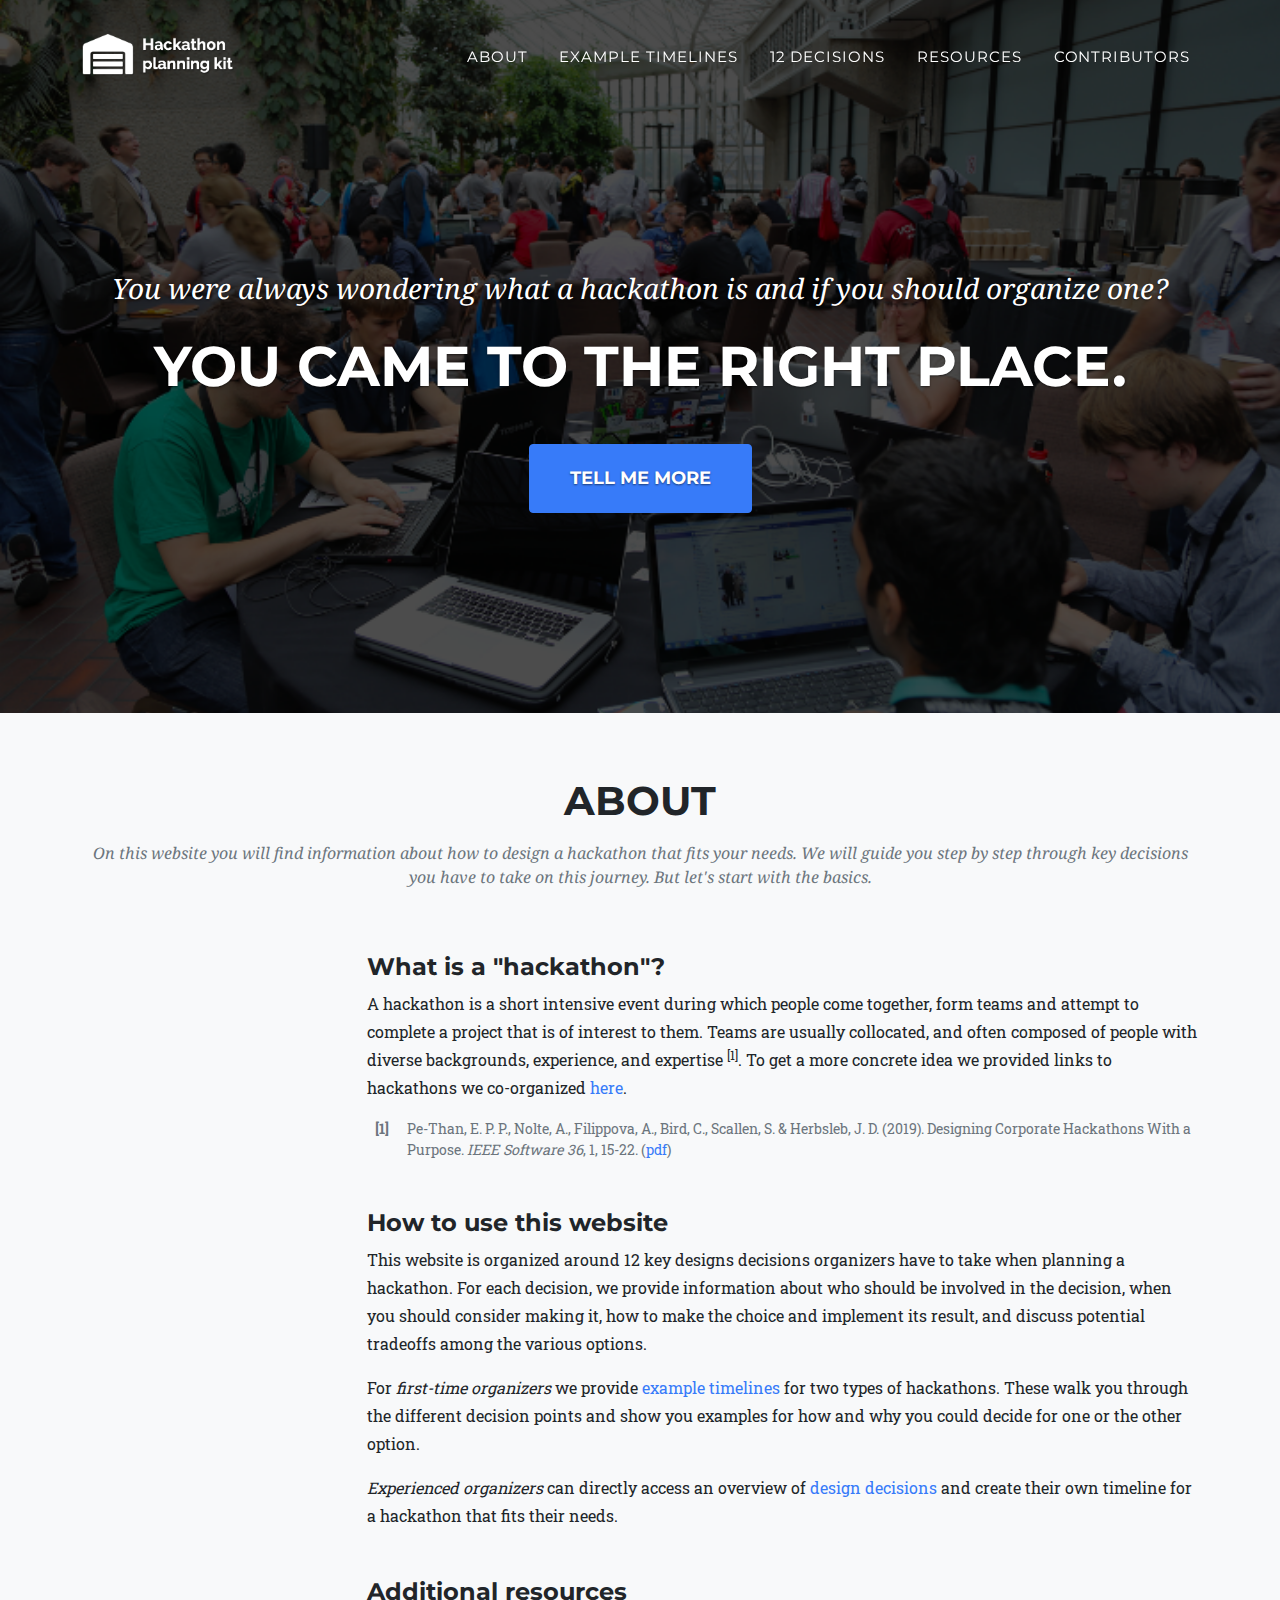
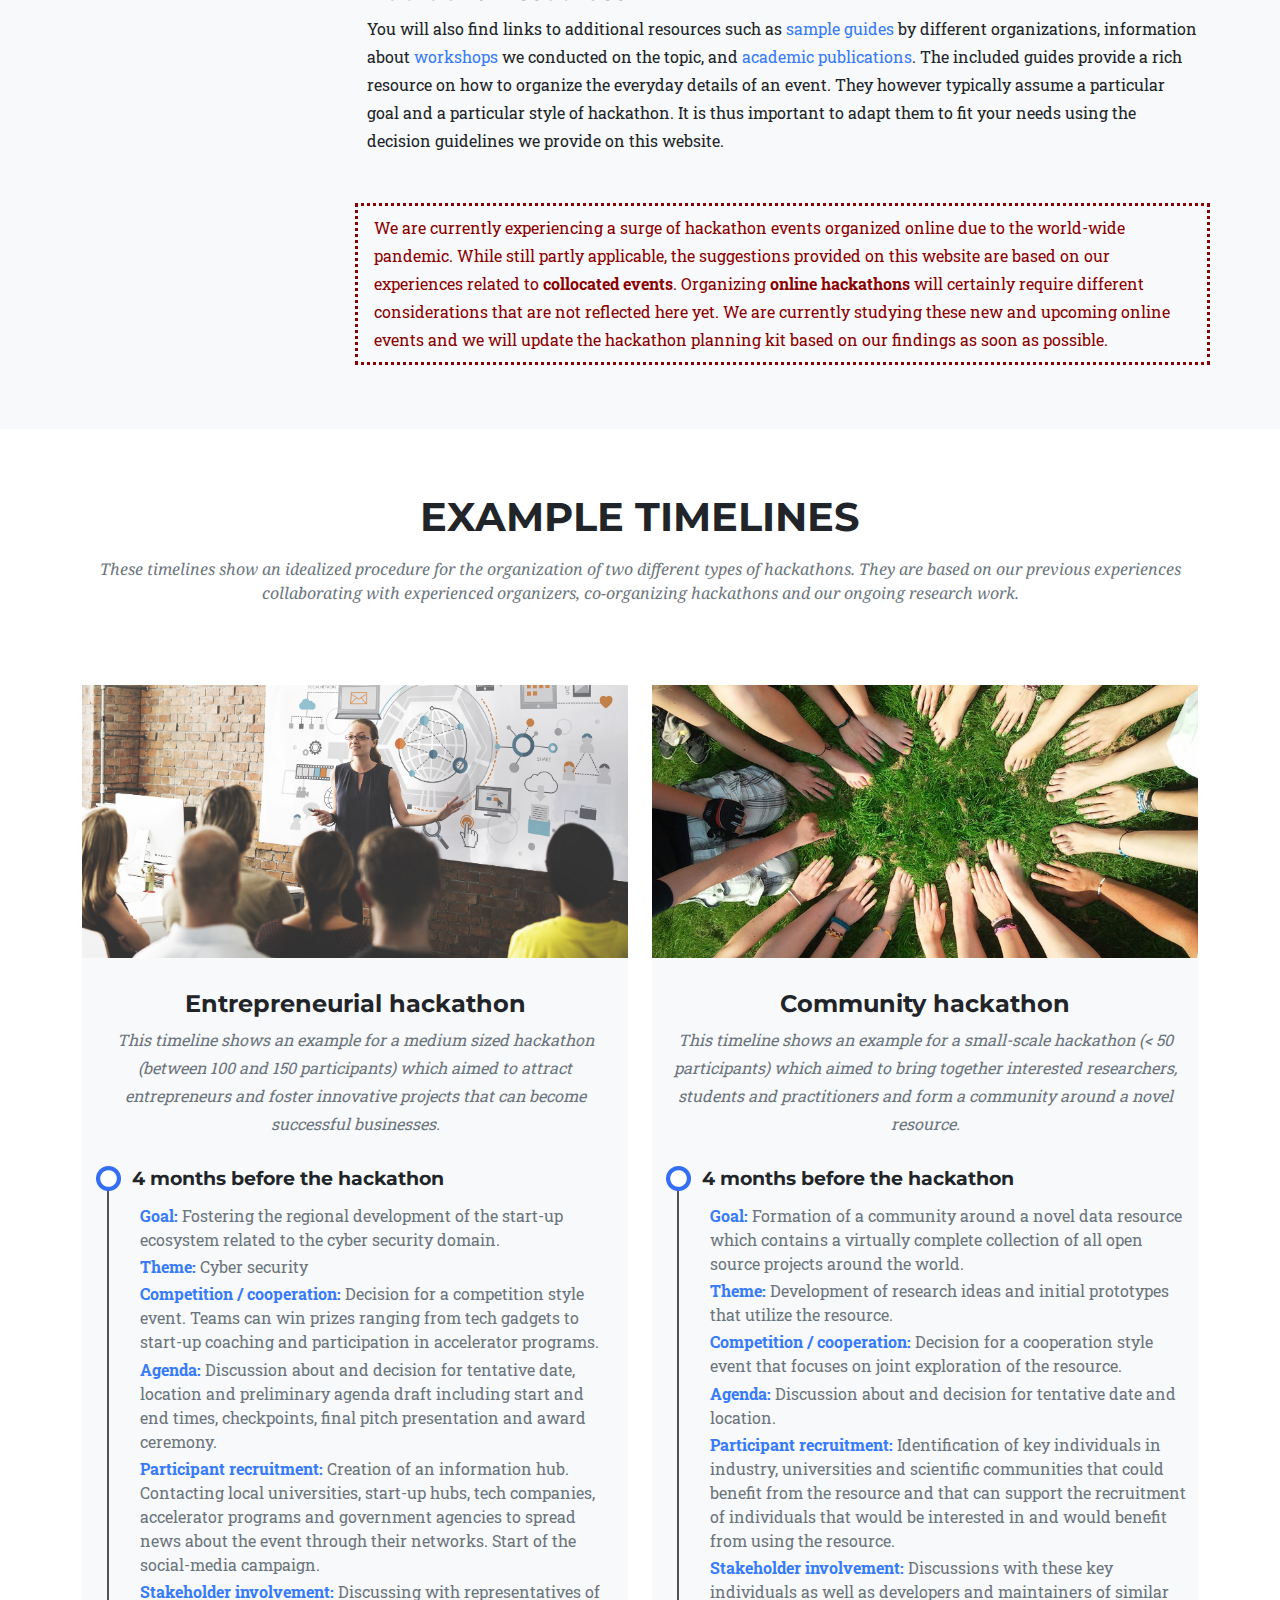
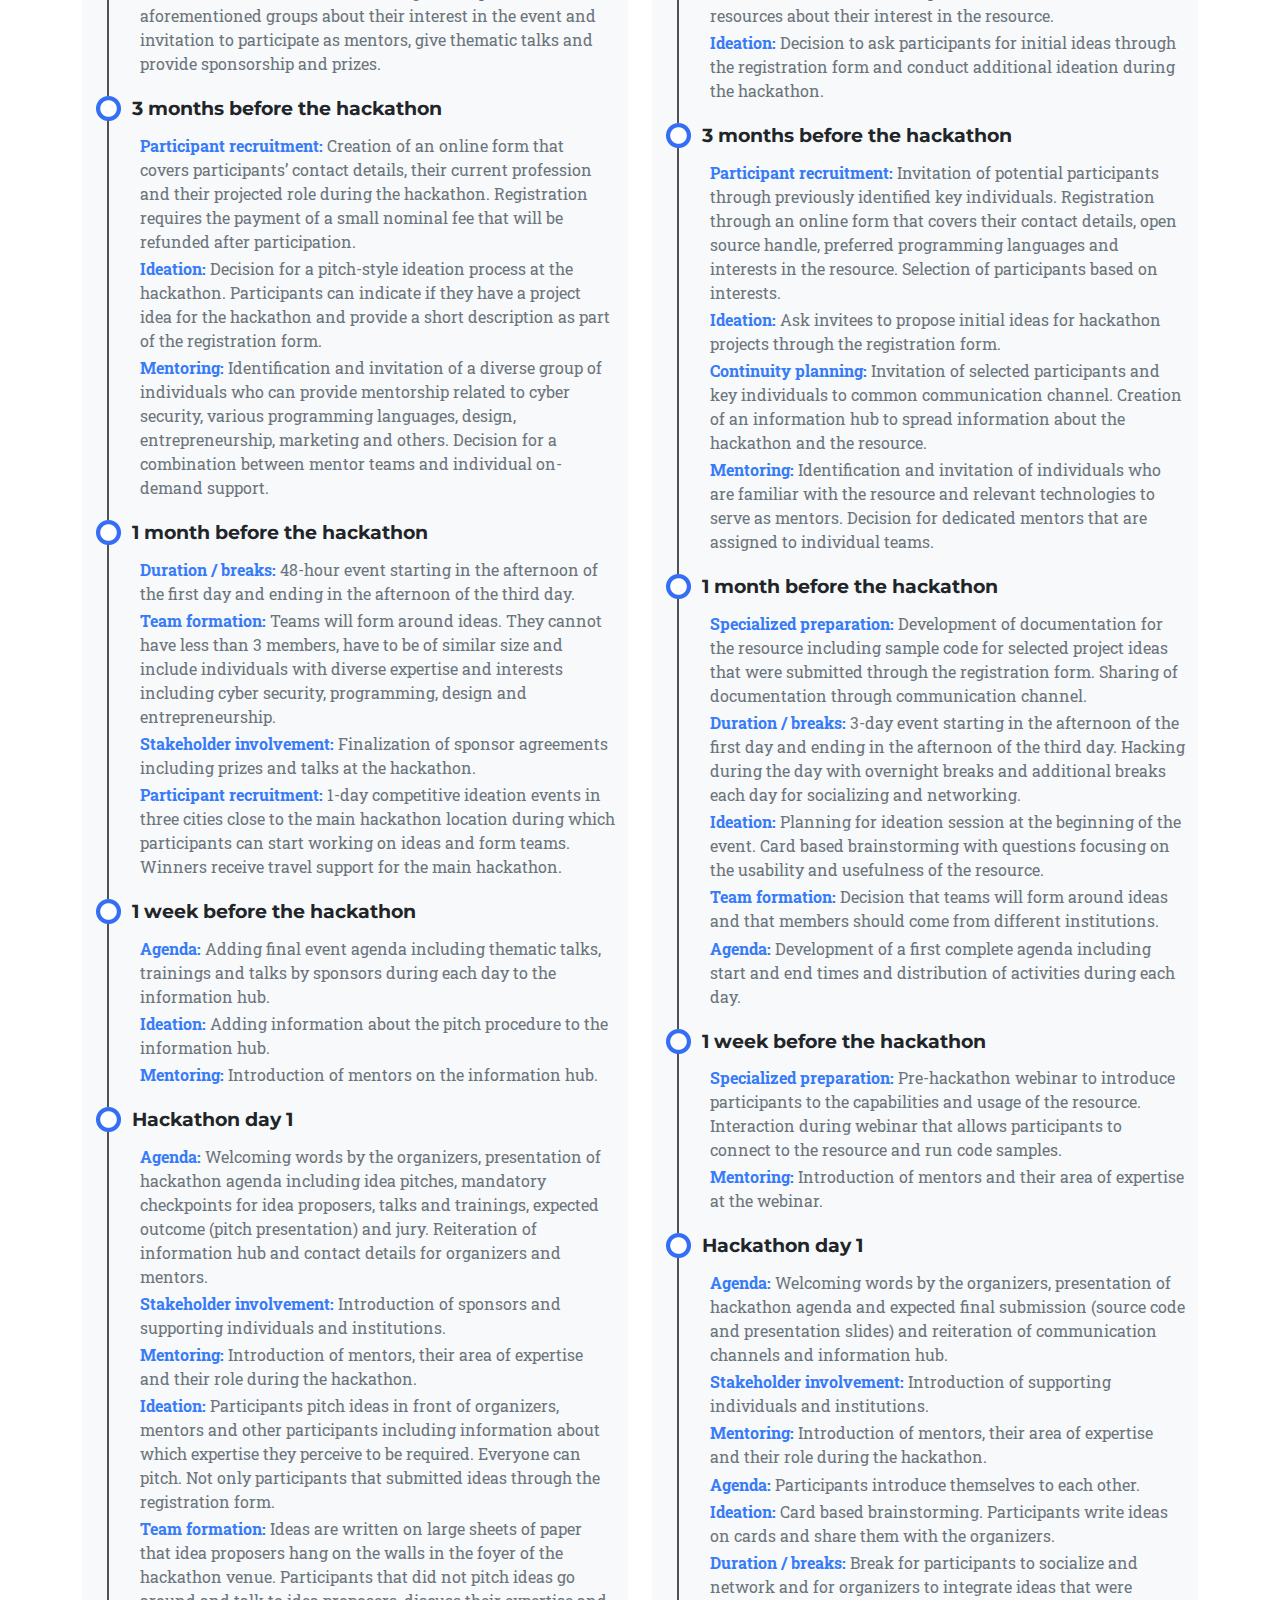
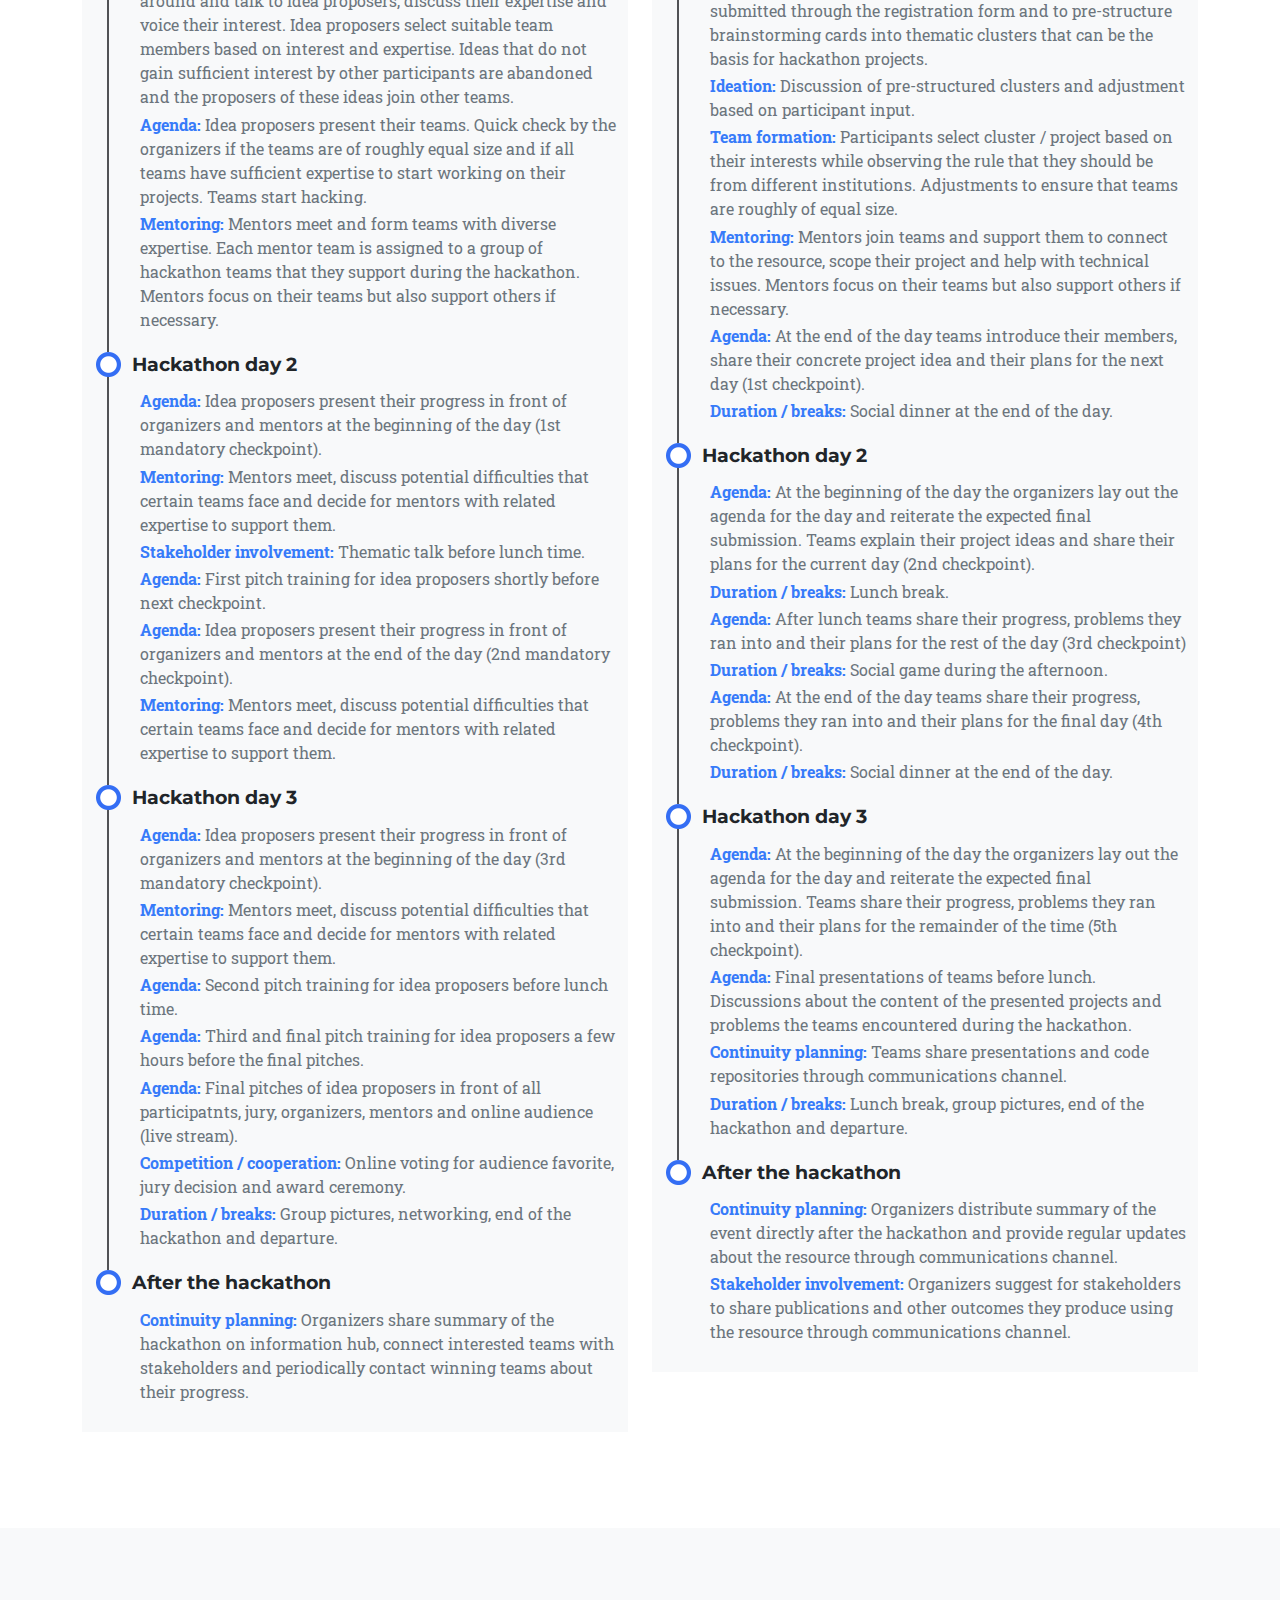
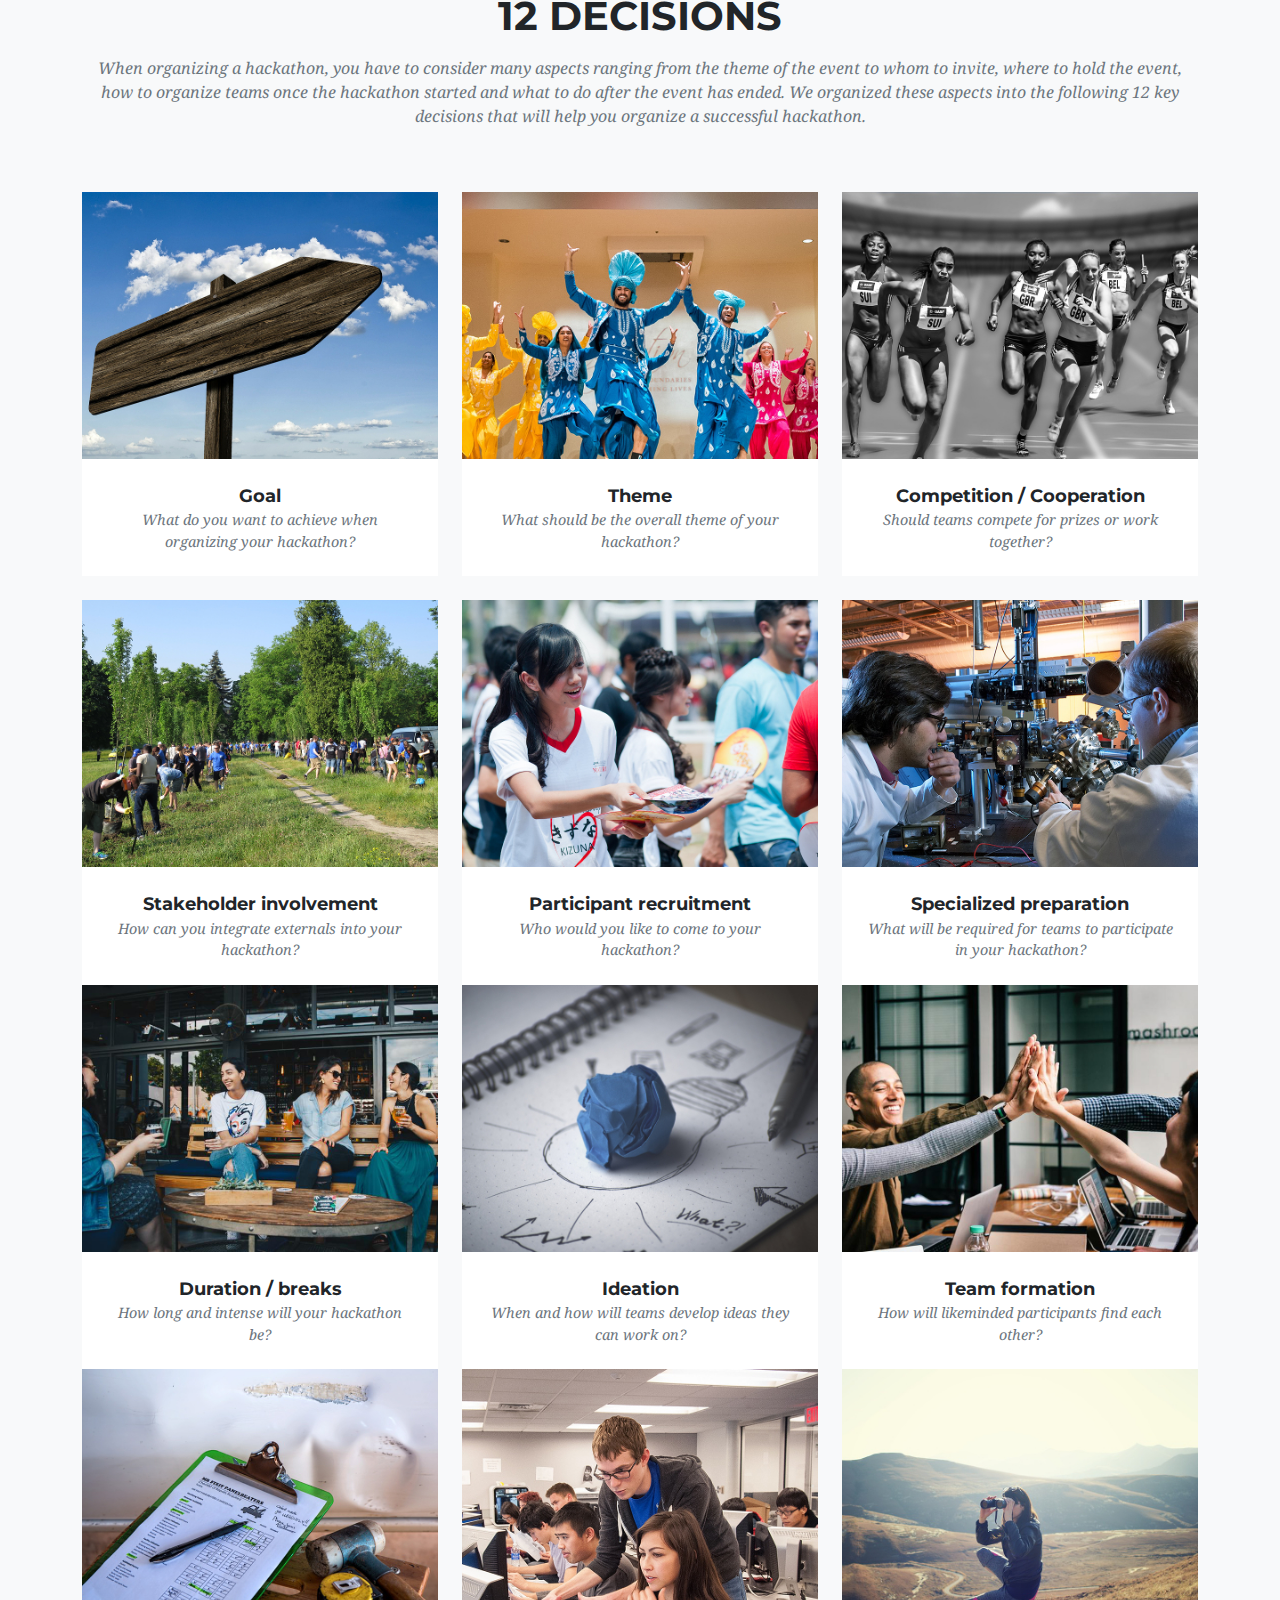
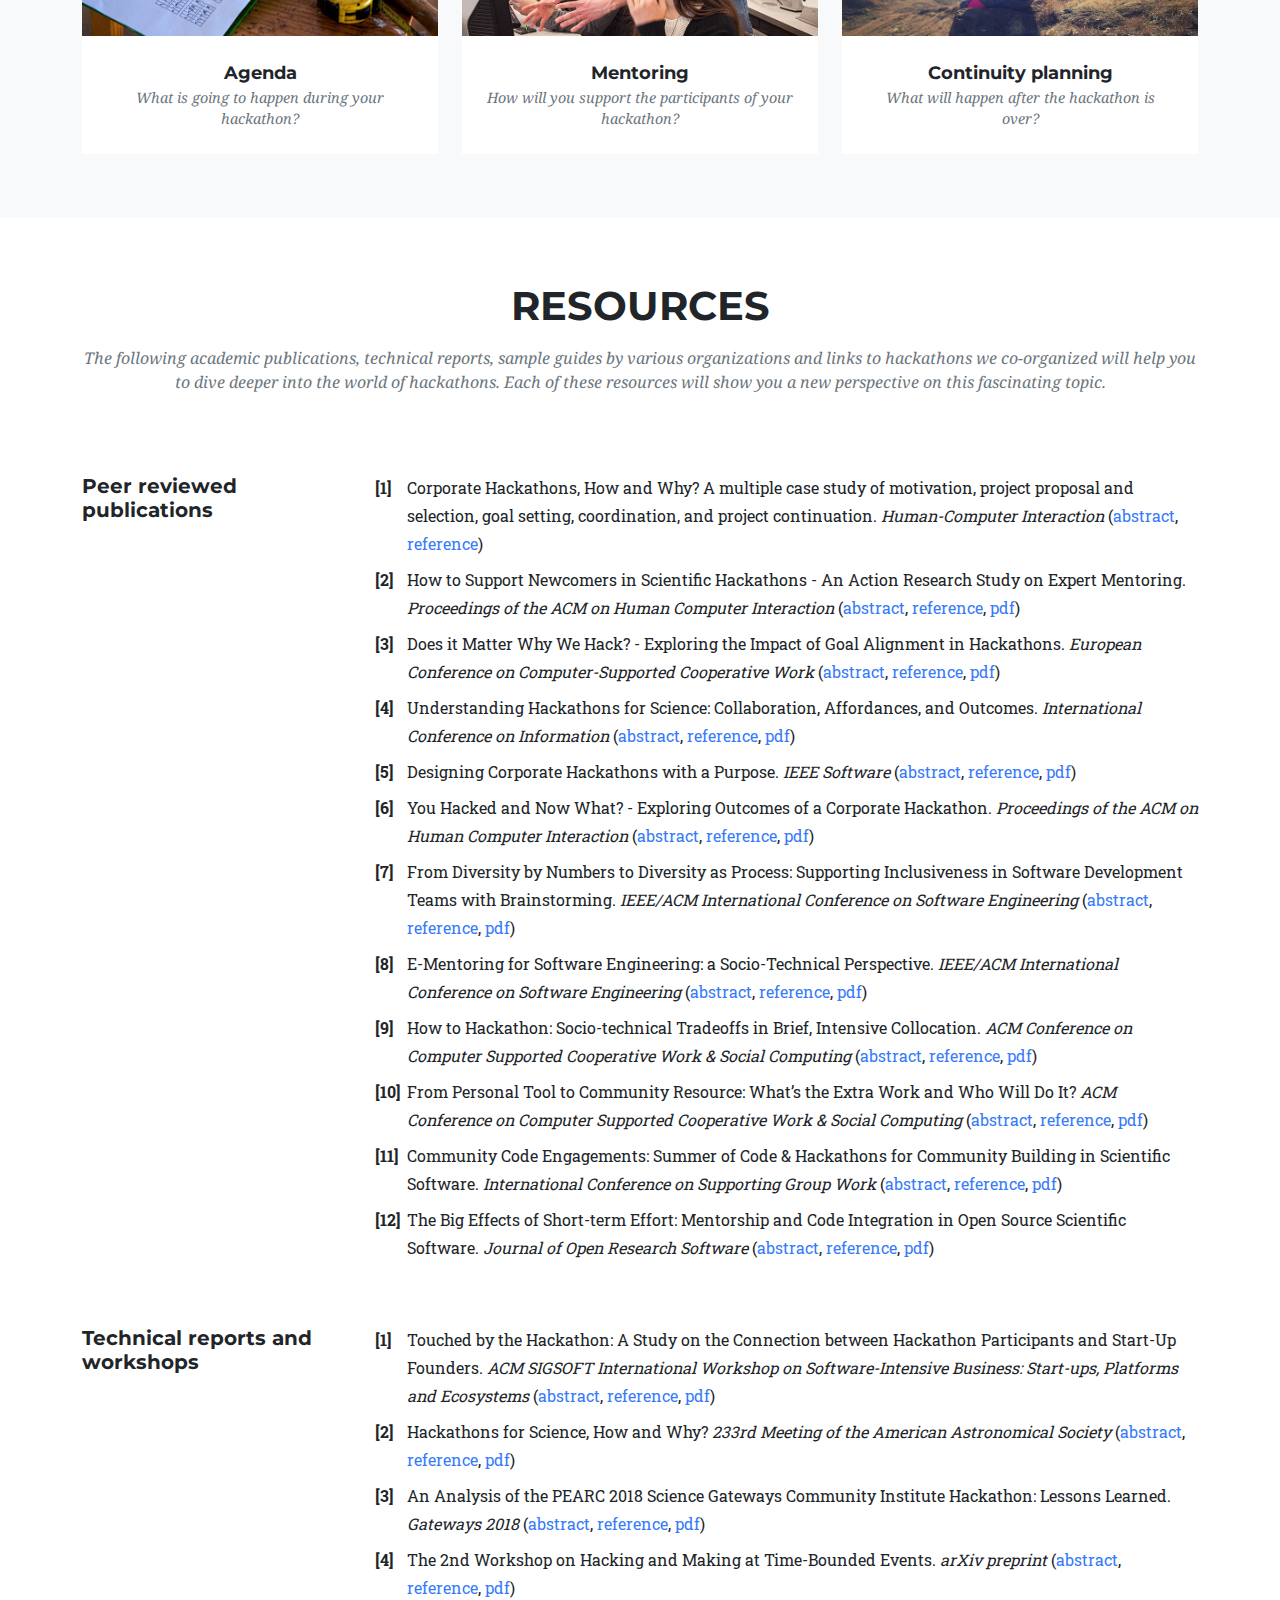
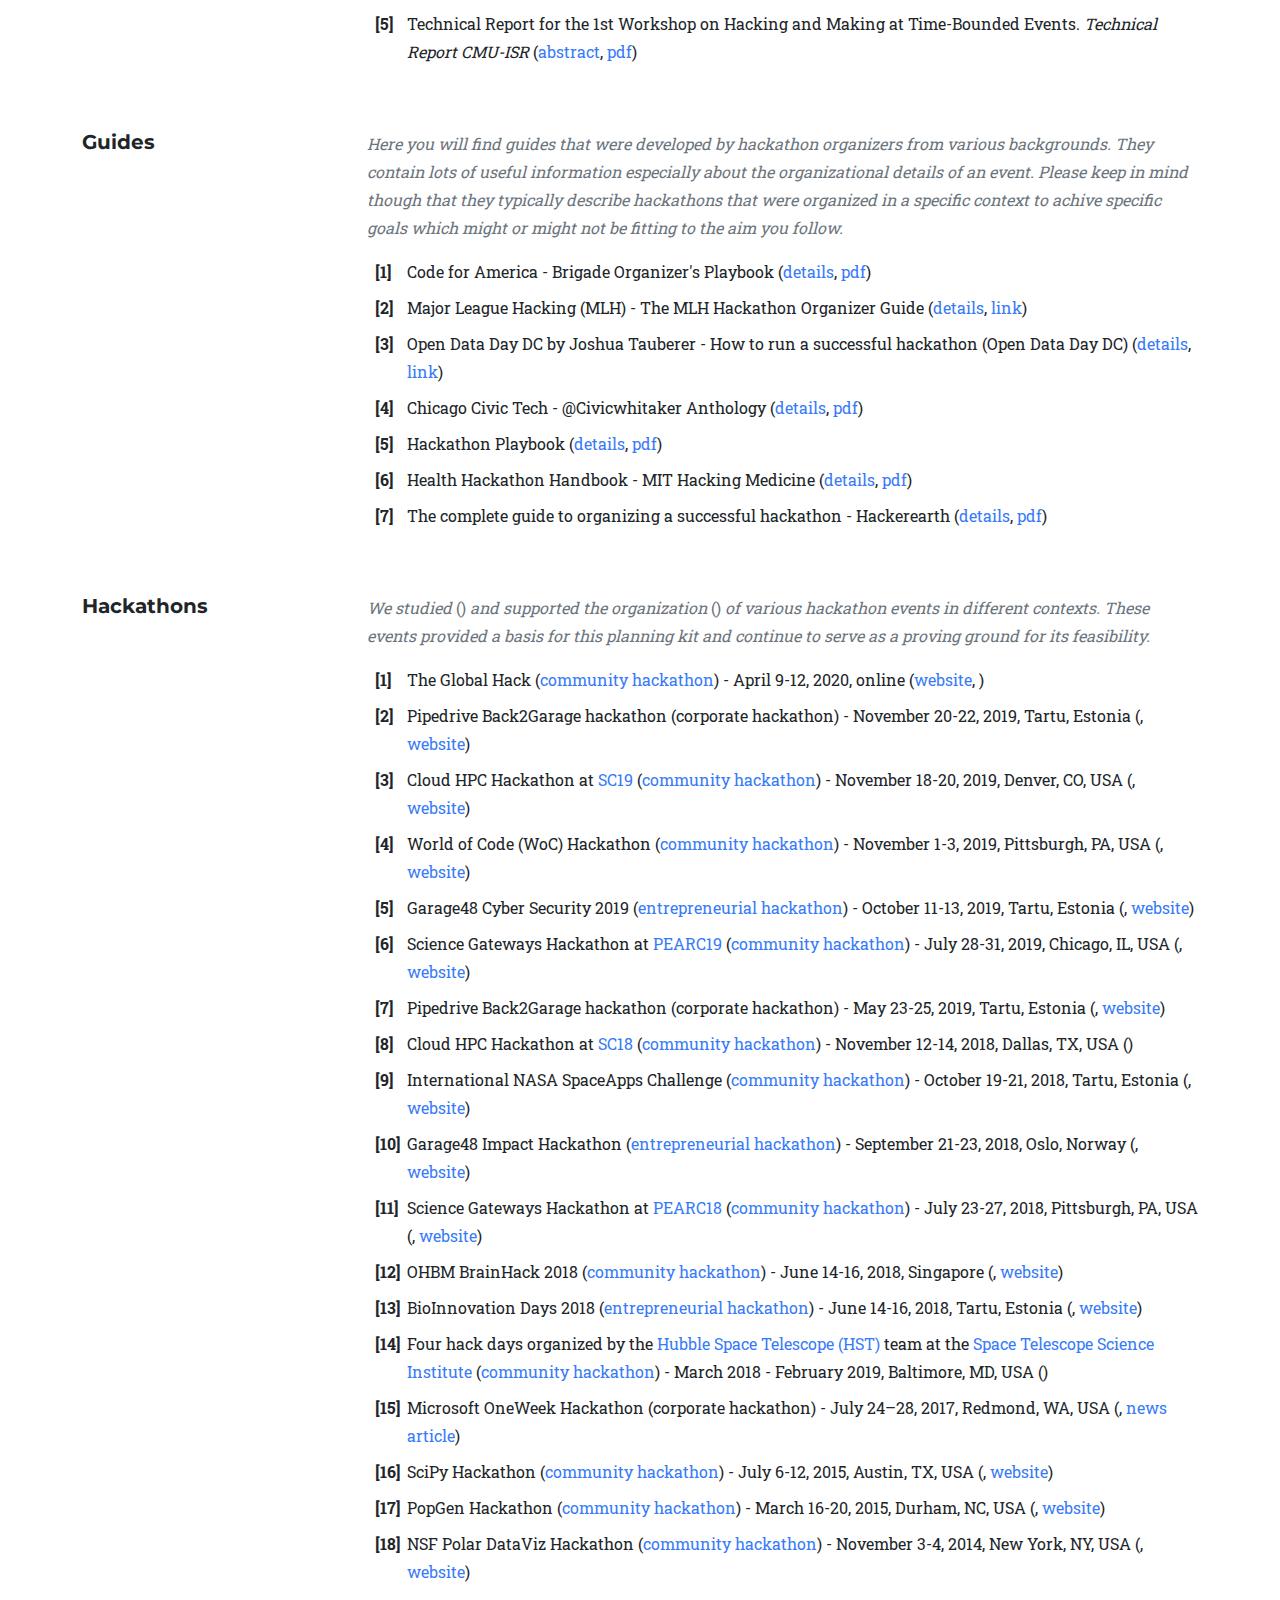
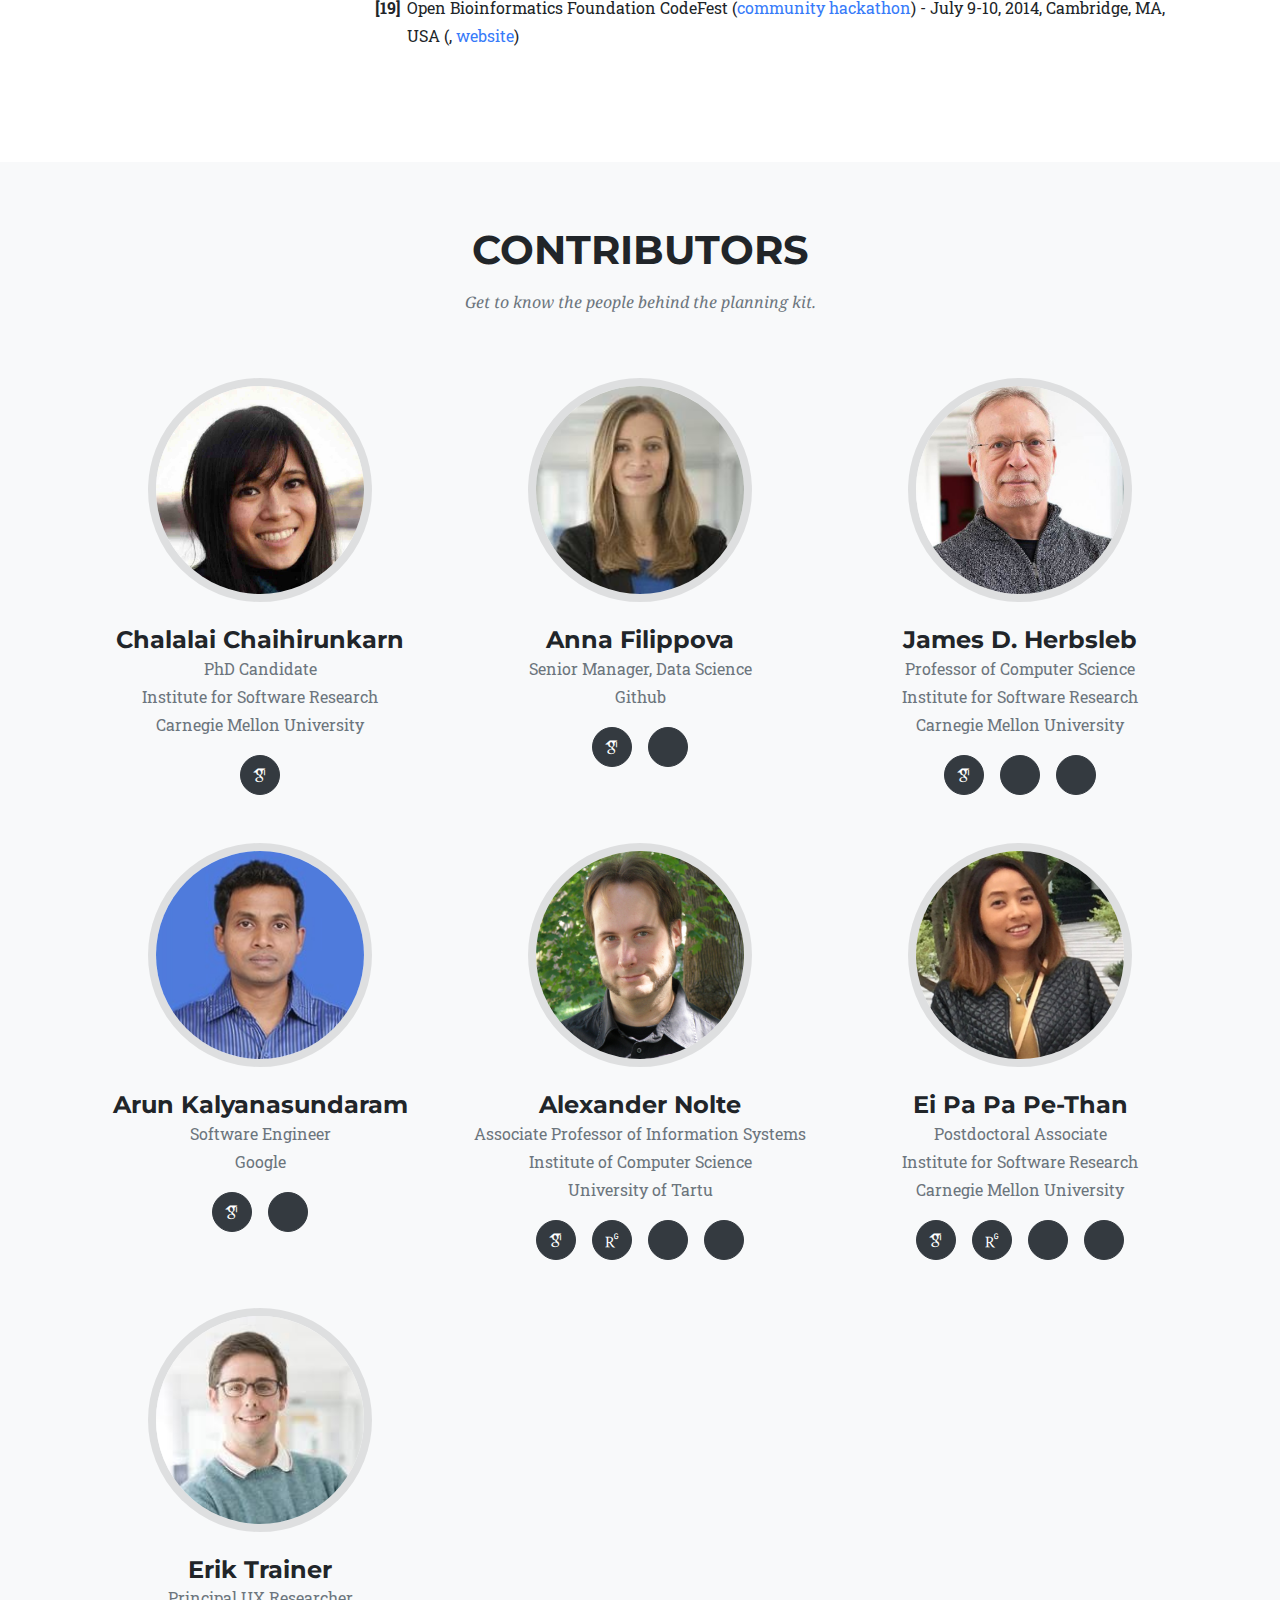
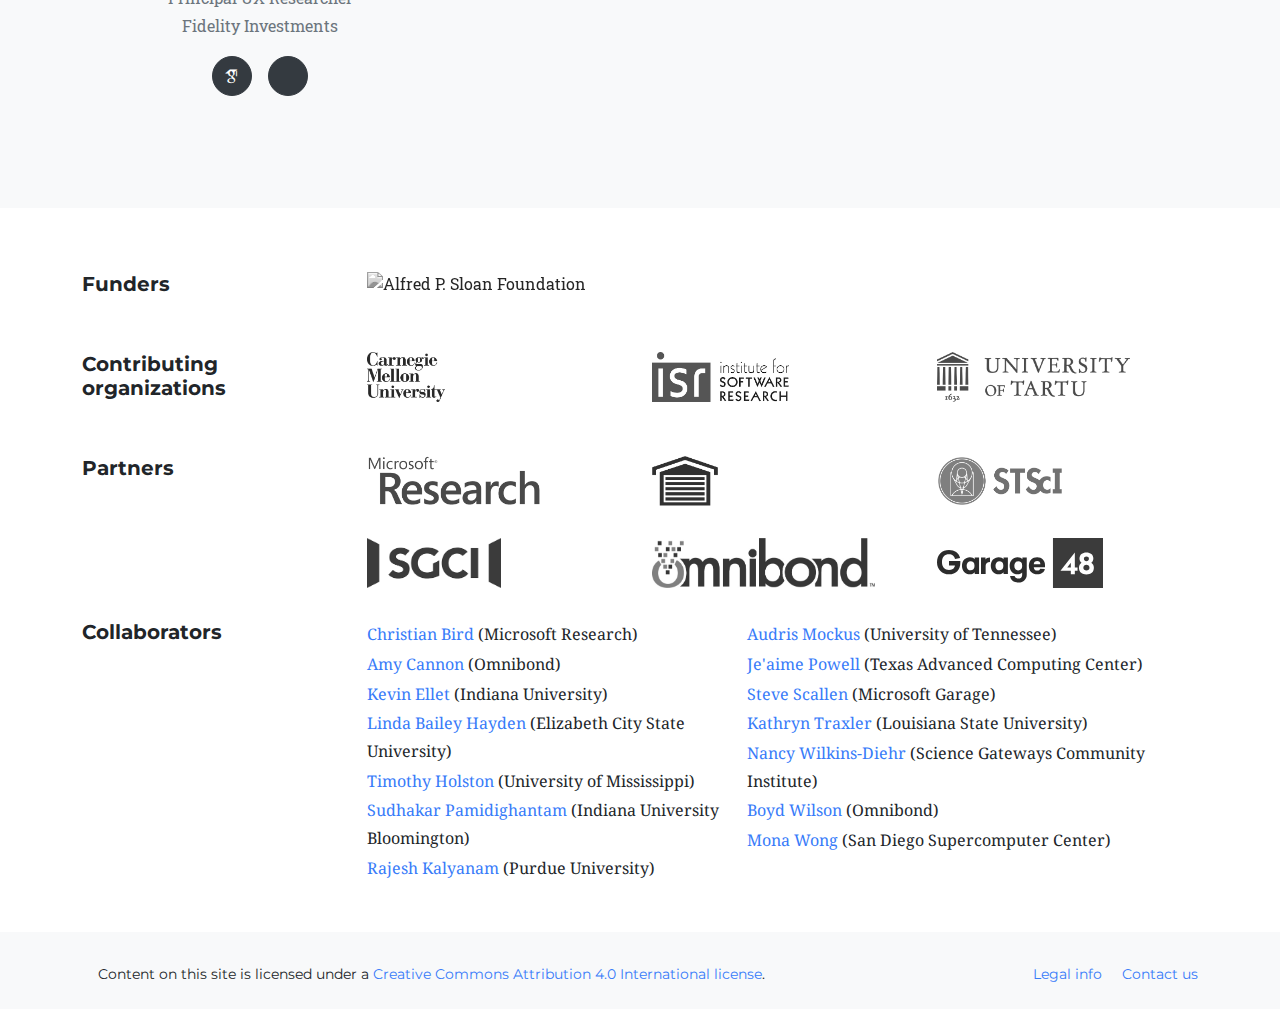
==== commit 10196276: "fixed footer alignment for mobile devices" ====
--- a/hackathon-planning-kit/index.html
+++ b/hackathon-planning-kit/index.html
@@ -754,12 +754,12 @@
         <!-- Footer -->
         <footer class="footer py-4 bg-light">
             <div class="container">
-                <div class="row align-items-center">
-                    <div class="col-lg-8 text-lg-left">
-                        <span class="fa-2x float-left mr-3"><a class="logo" href="https://github.com/herbsleb-group/herbsleb-group.github.io" target="_blank"><i class="fab fa-github"></i></a> <i class="fab fa-creative-commons"></i> <i class="fab fa-creative-commons-by"></i></span>
+                <div class="row">
+                    <div class="col-lg-8 text-lg-left mt-2 text-left">
+                        <span class="fa-2x float-left mr-3 h-100"><a class="logo" href="https://github.com/herbsleb-group/herbsleb-group.github.io" target="_blank"><i class="fab fa-github"></i></a> <i class="fab fa-creative-commons"></i> <i class="fab fa-creative-commons-by"></i></span>
                         <span>Content on this site is licensed under a <a href="https://creativecommons.org/licenses/by/4.0/" target="_blank">Creative Commons Attribution 4.0 International license</a>.</span>
                     </div>
-                    <div class="col-lg-4 text-lg-right">
+                    <div class="col-lg-4 text-lg-right mt-2">
                         <a href="files/legal.pdf" target="_blank">Legal info</a>
                         <script type="text/javascript" language="javascript">
                             document.write("<a class='ml-3' href='mailto:"+link+"'>Contact us</a>")
